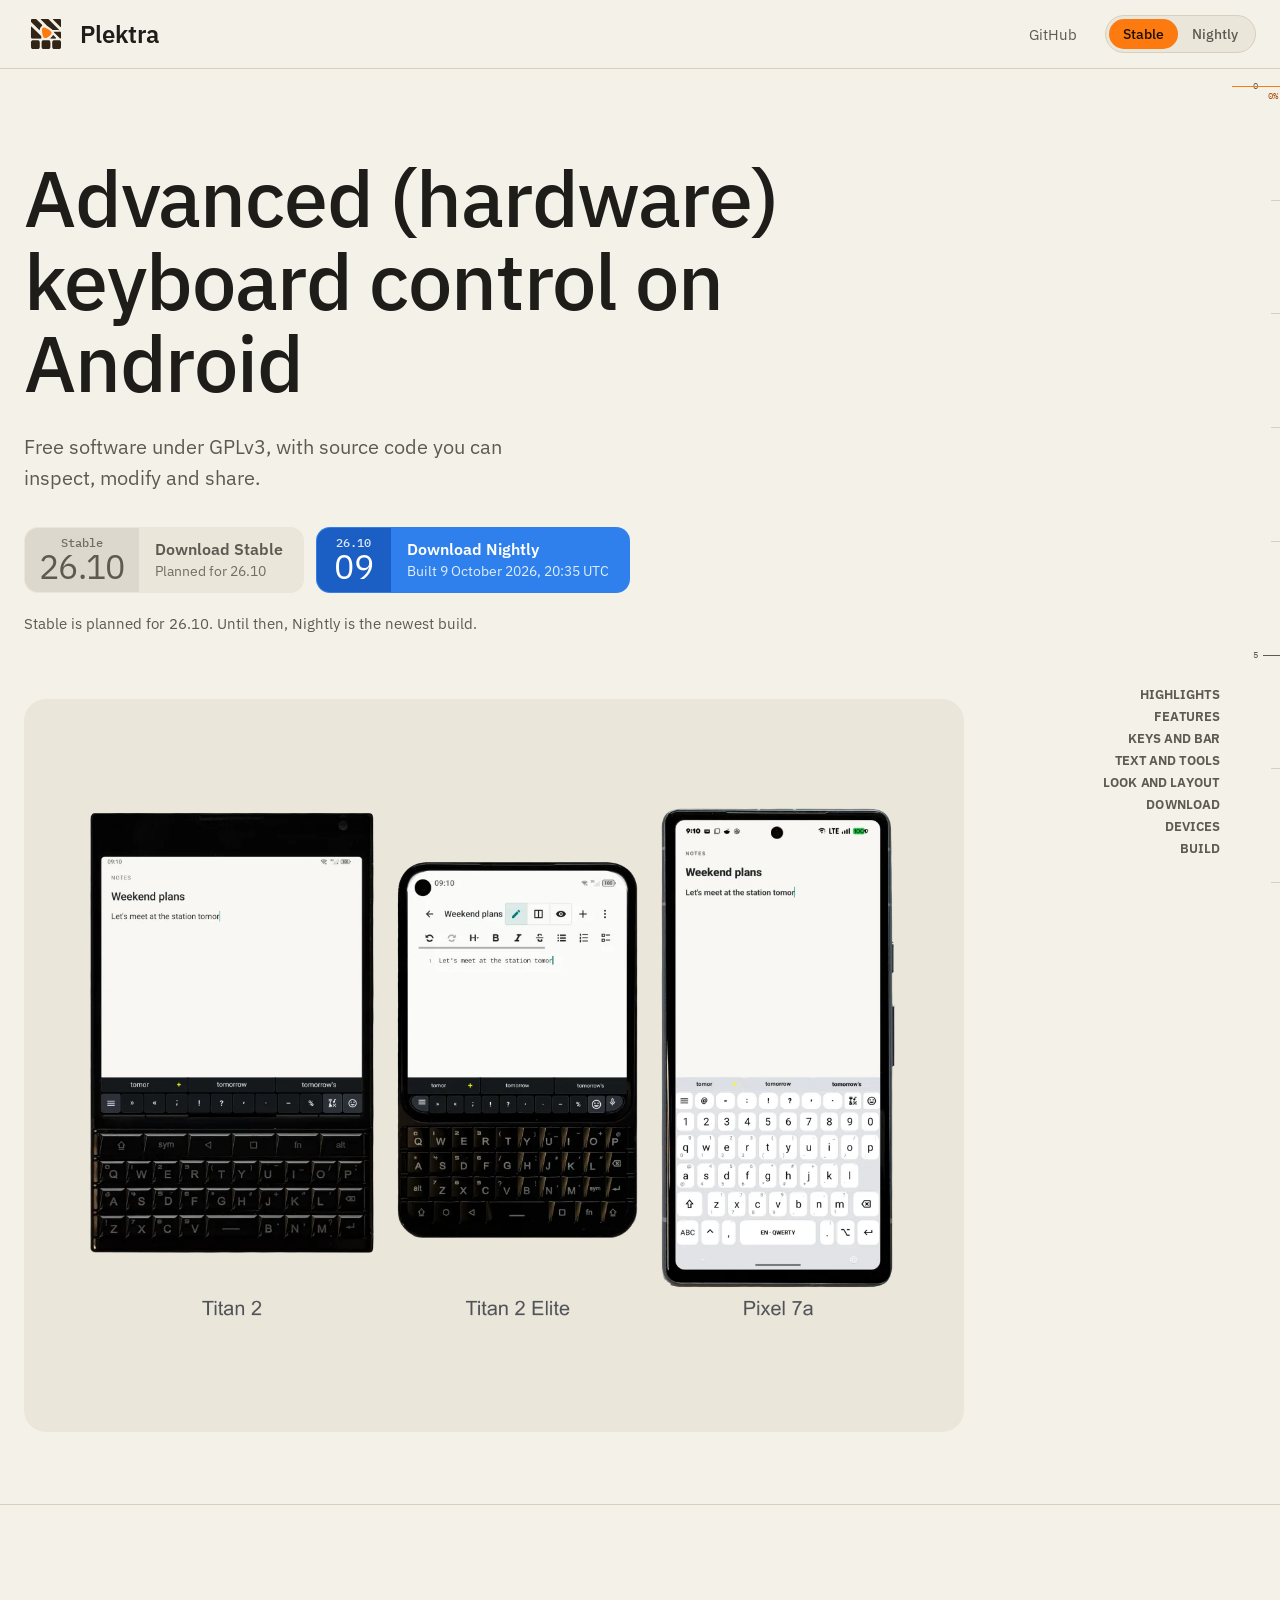
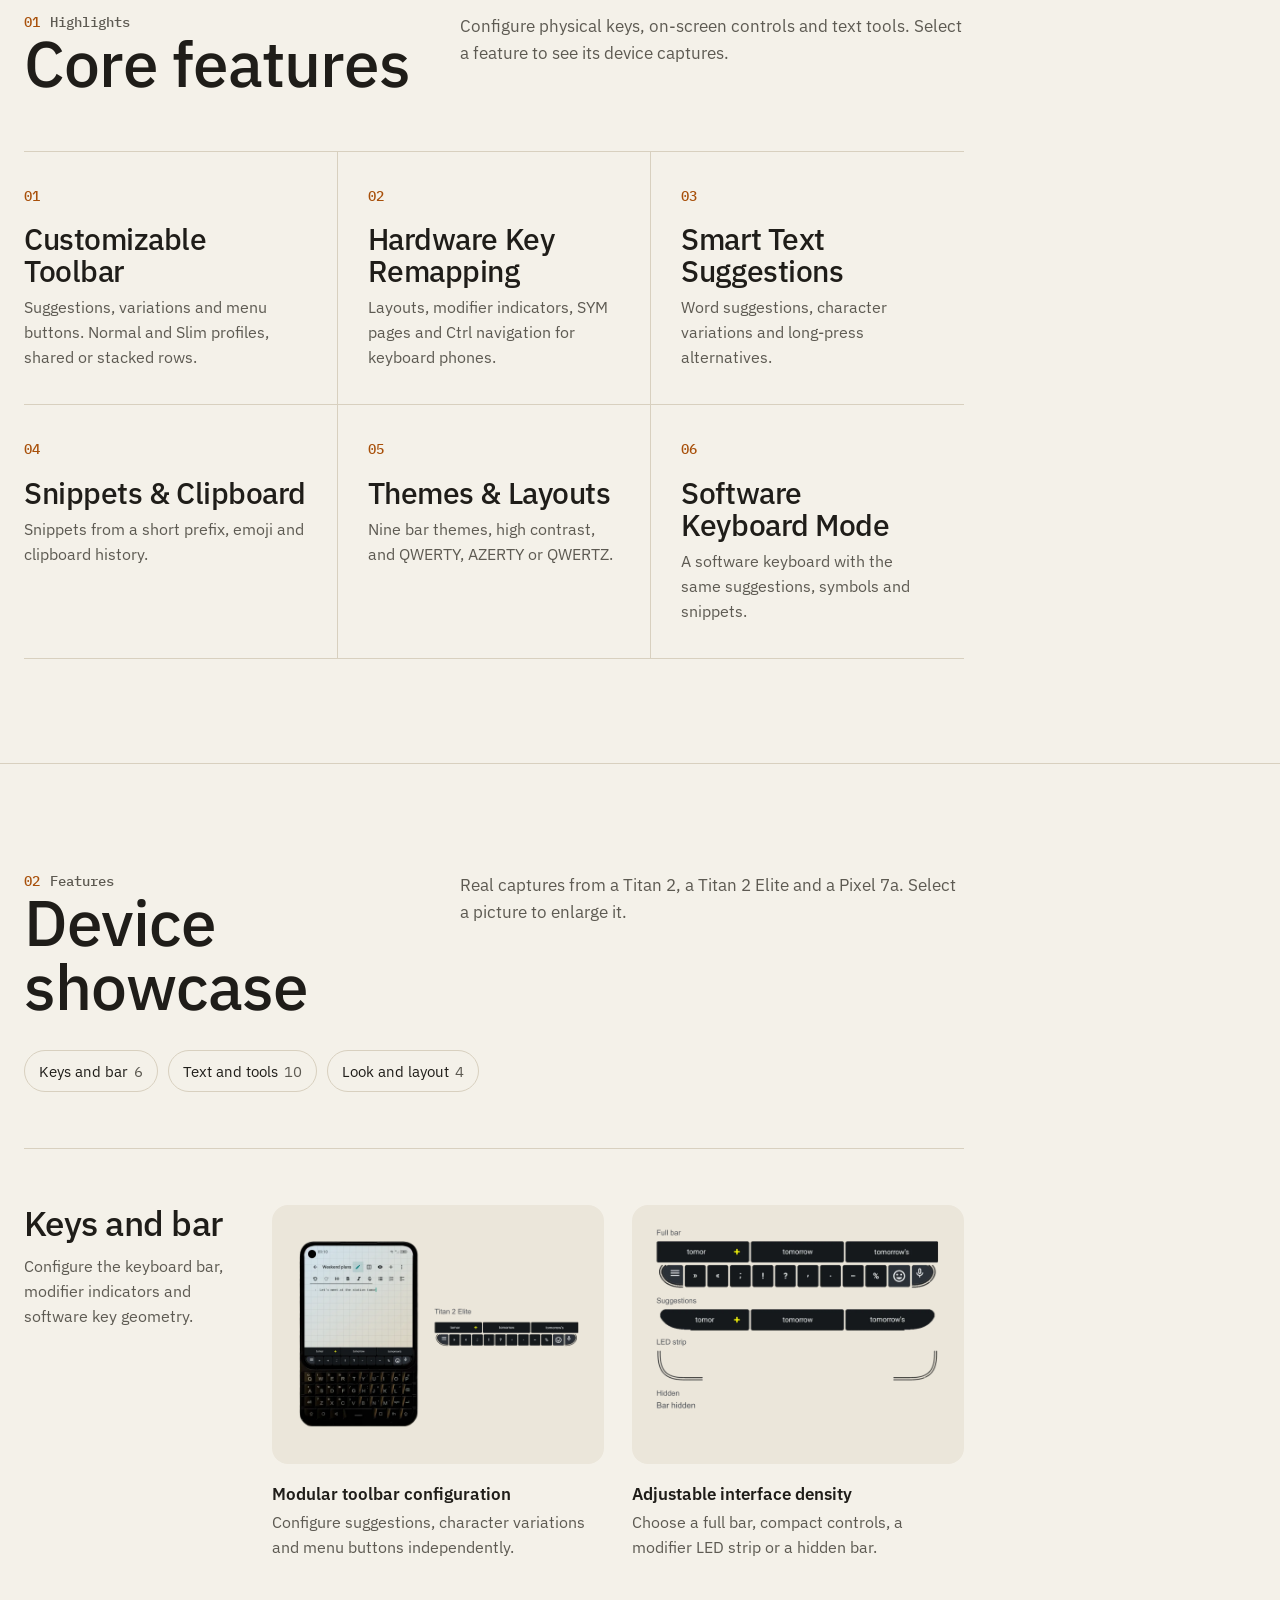
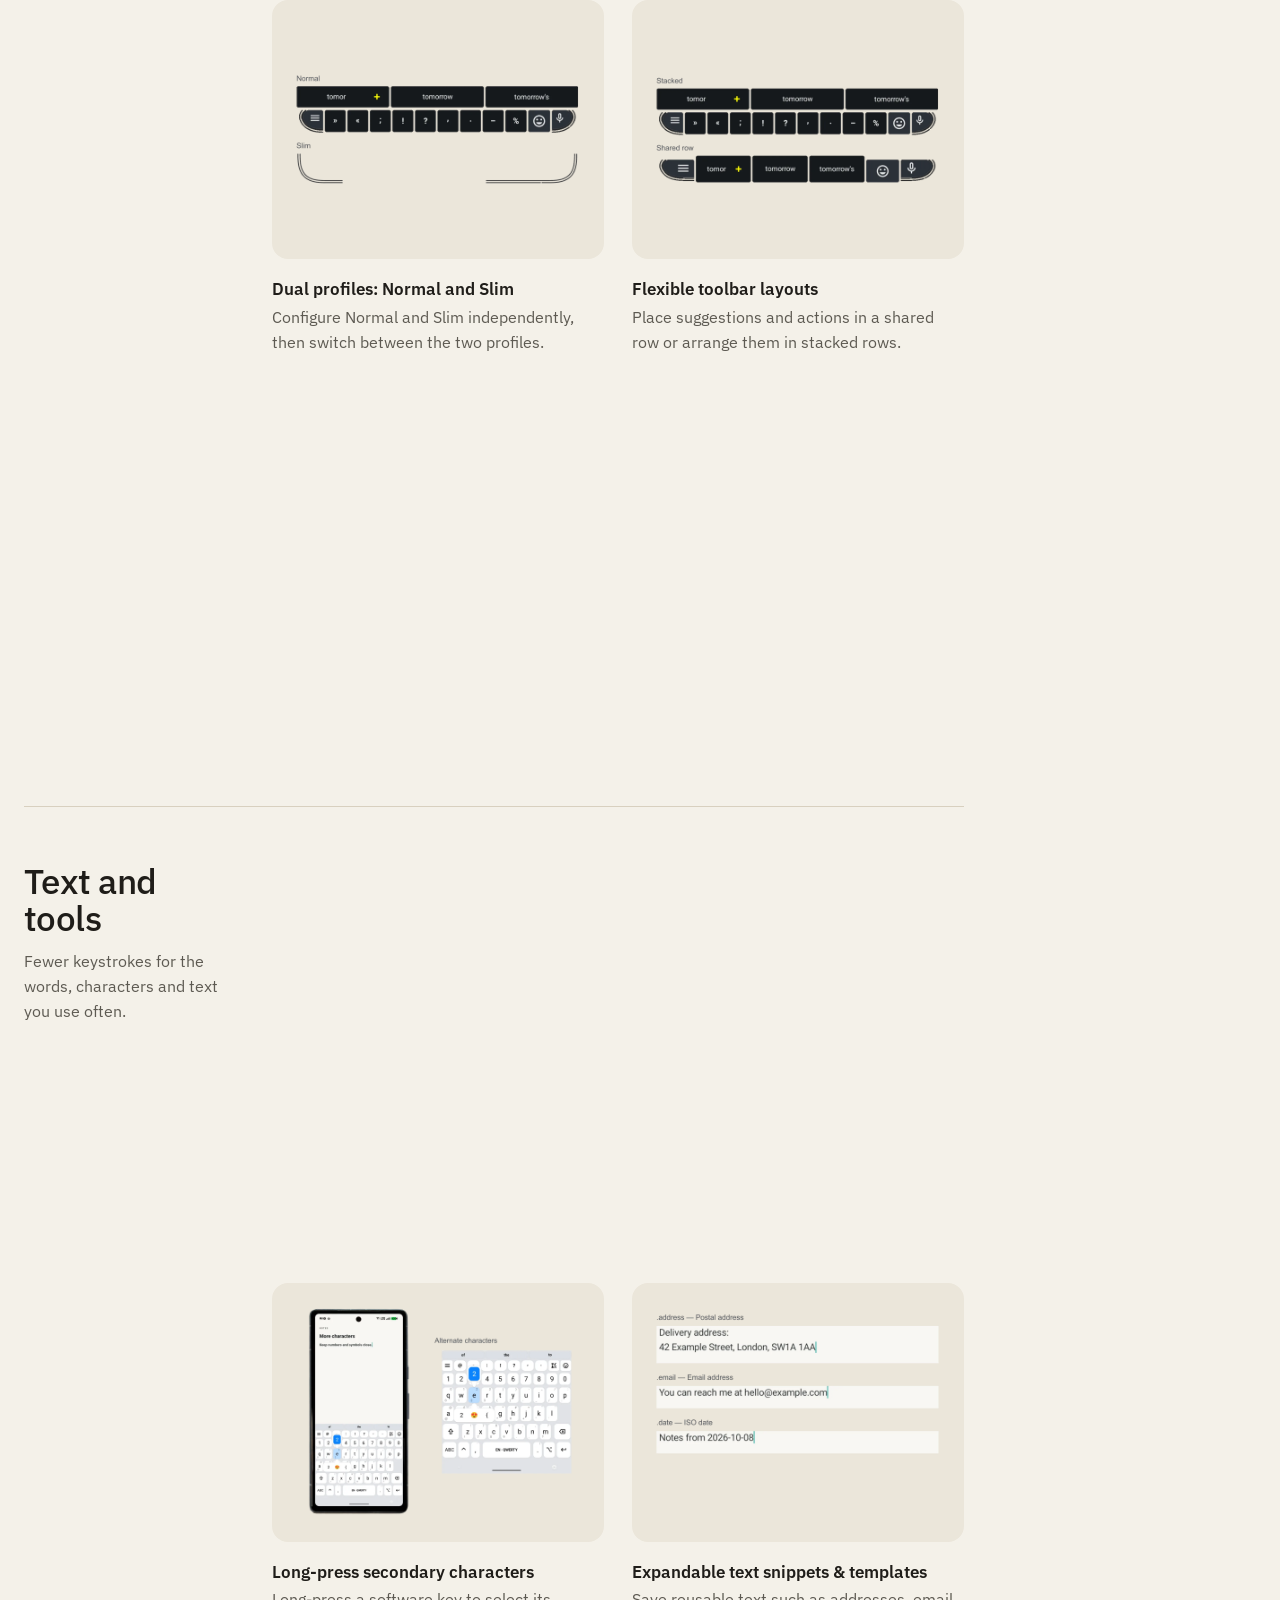
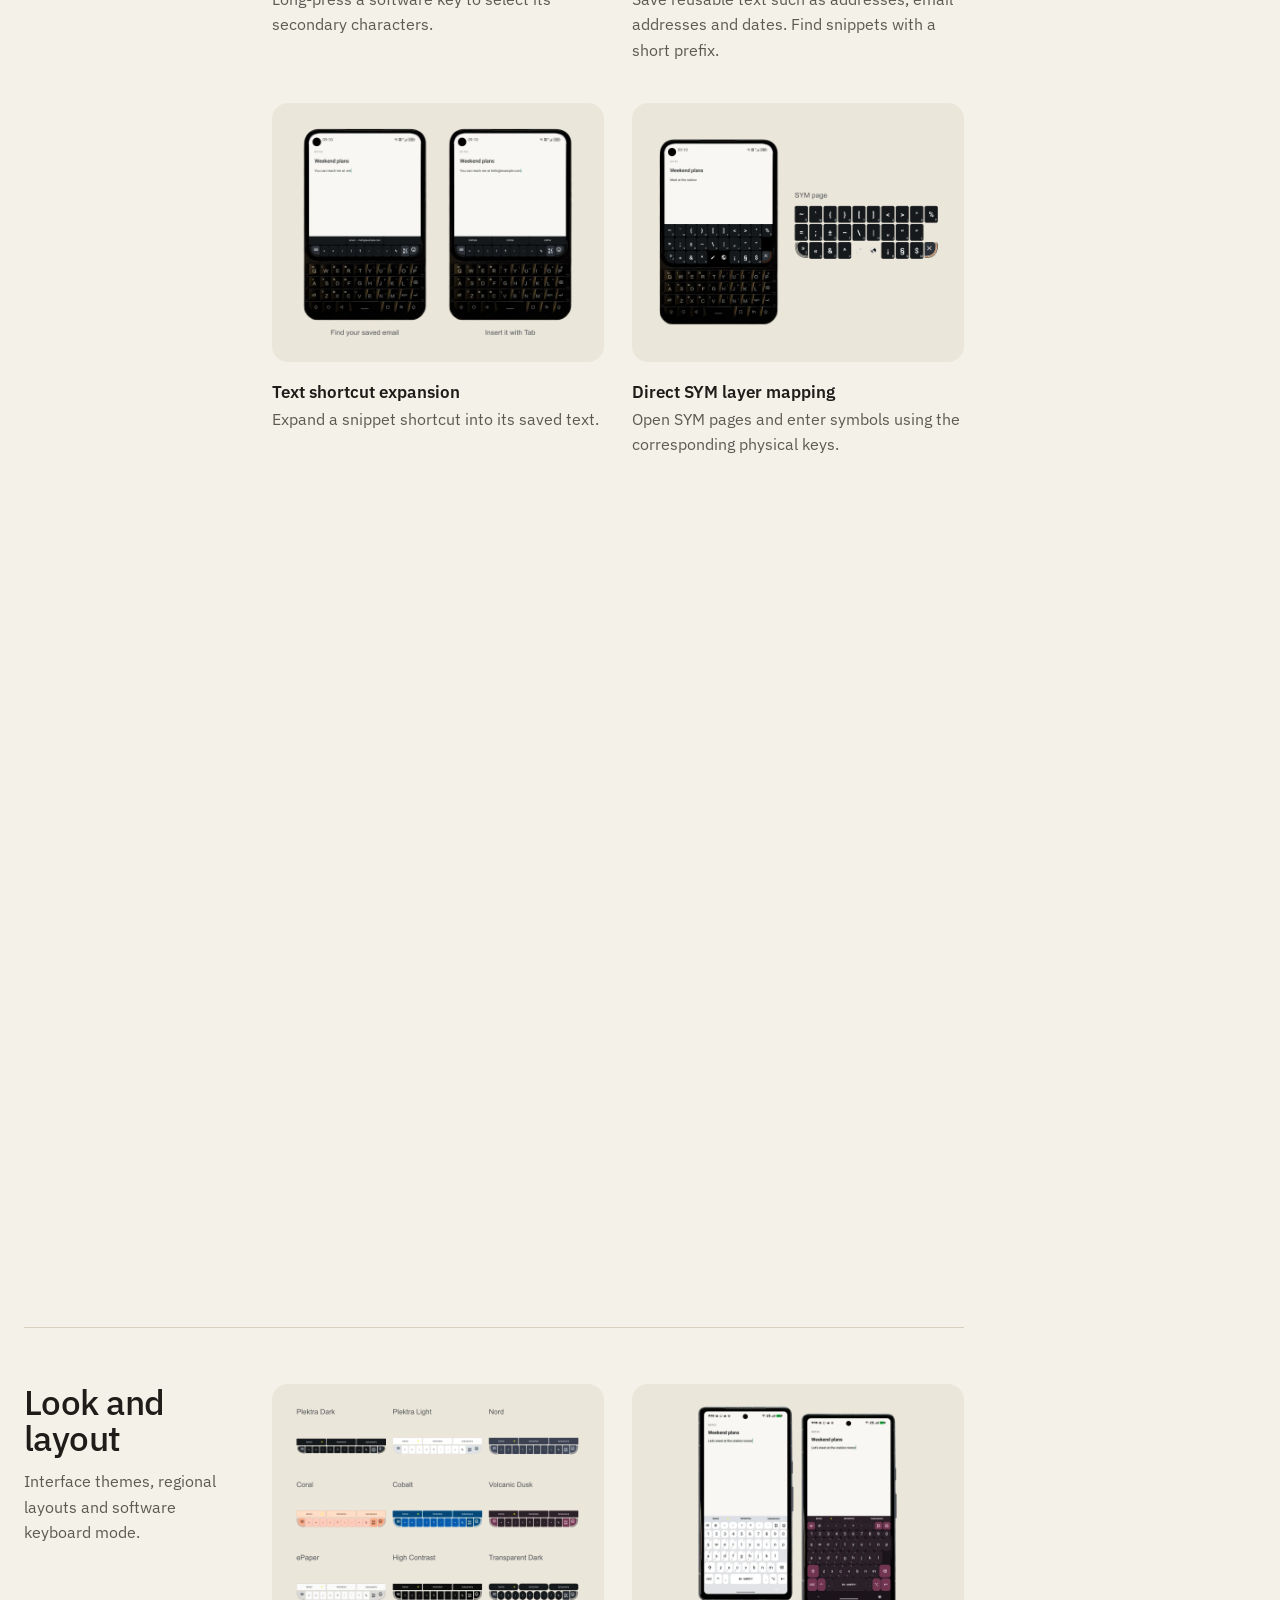
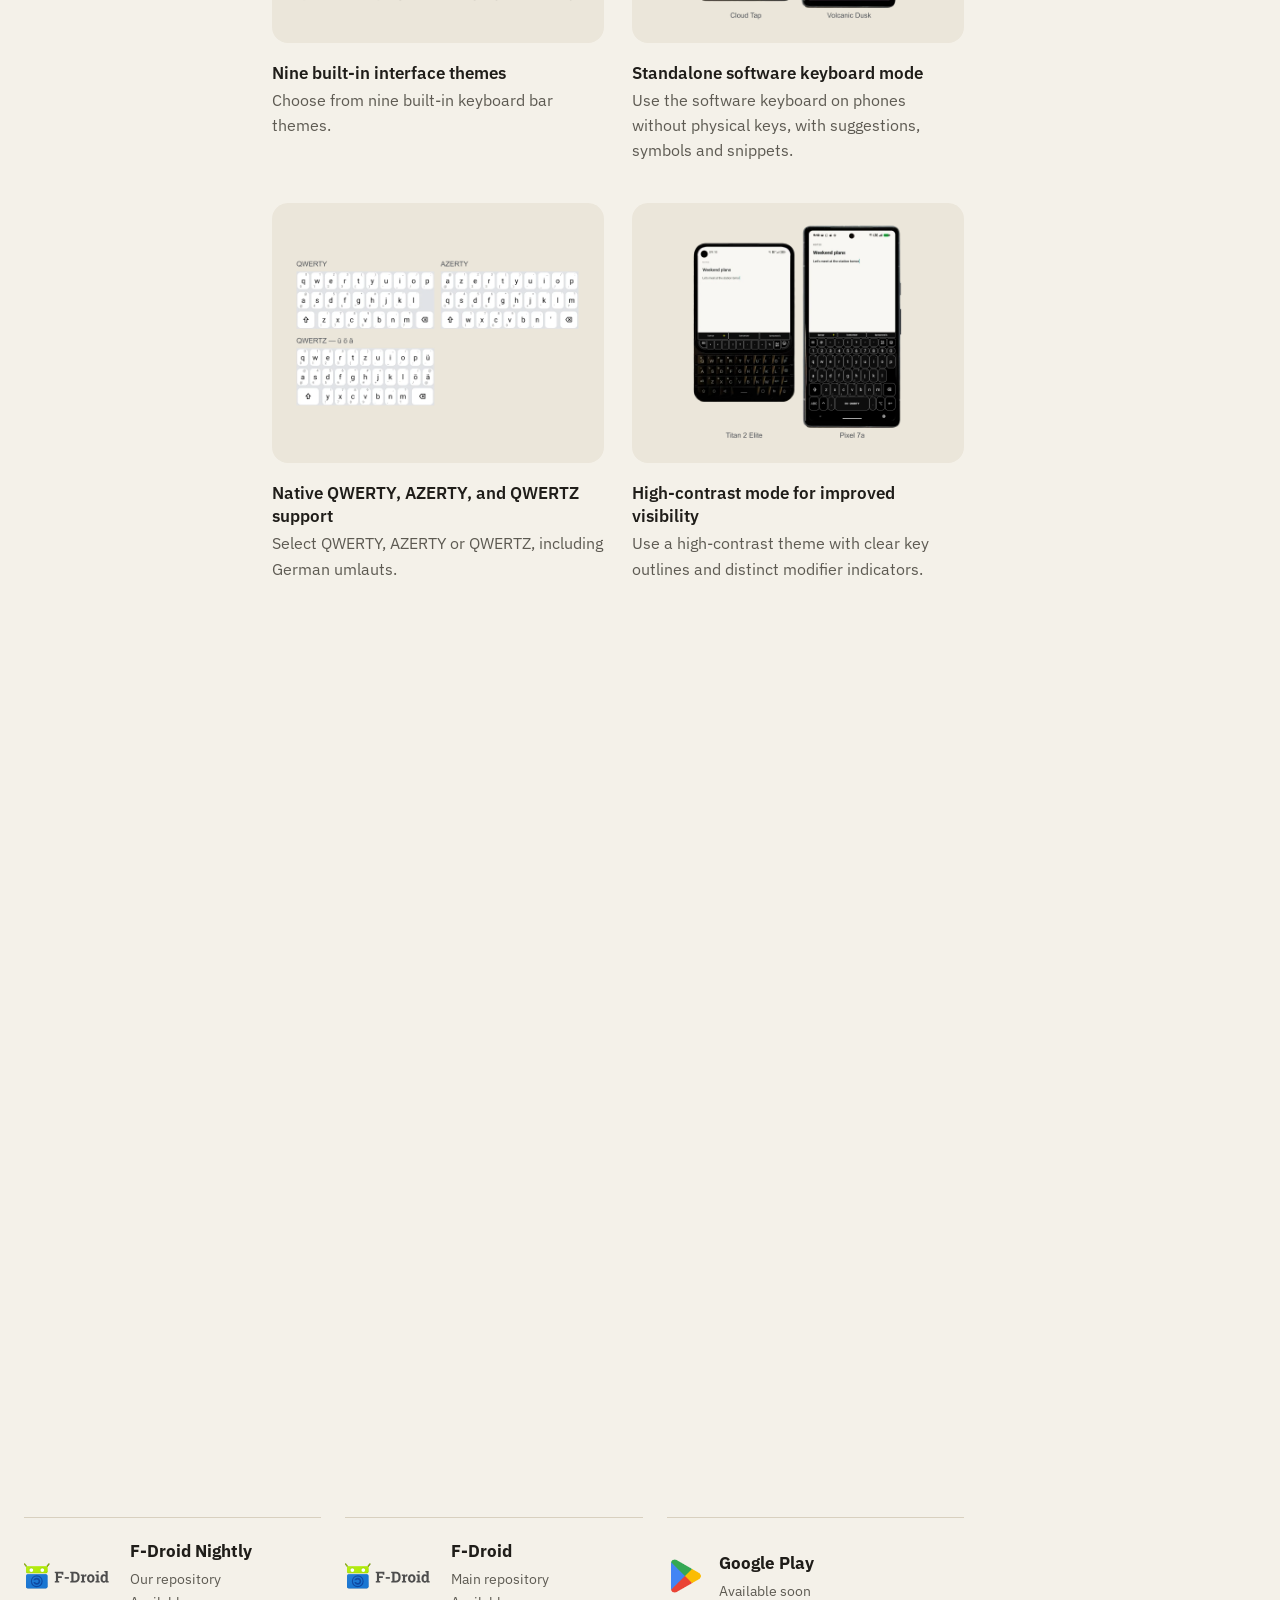
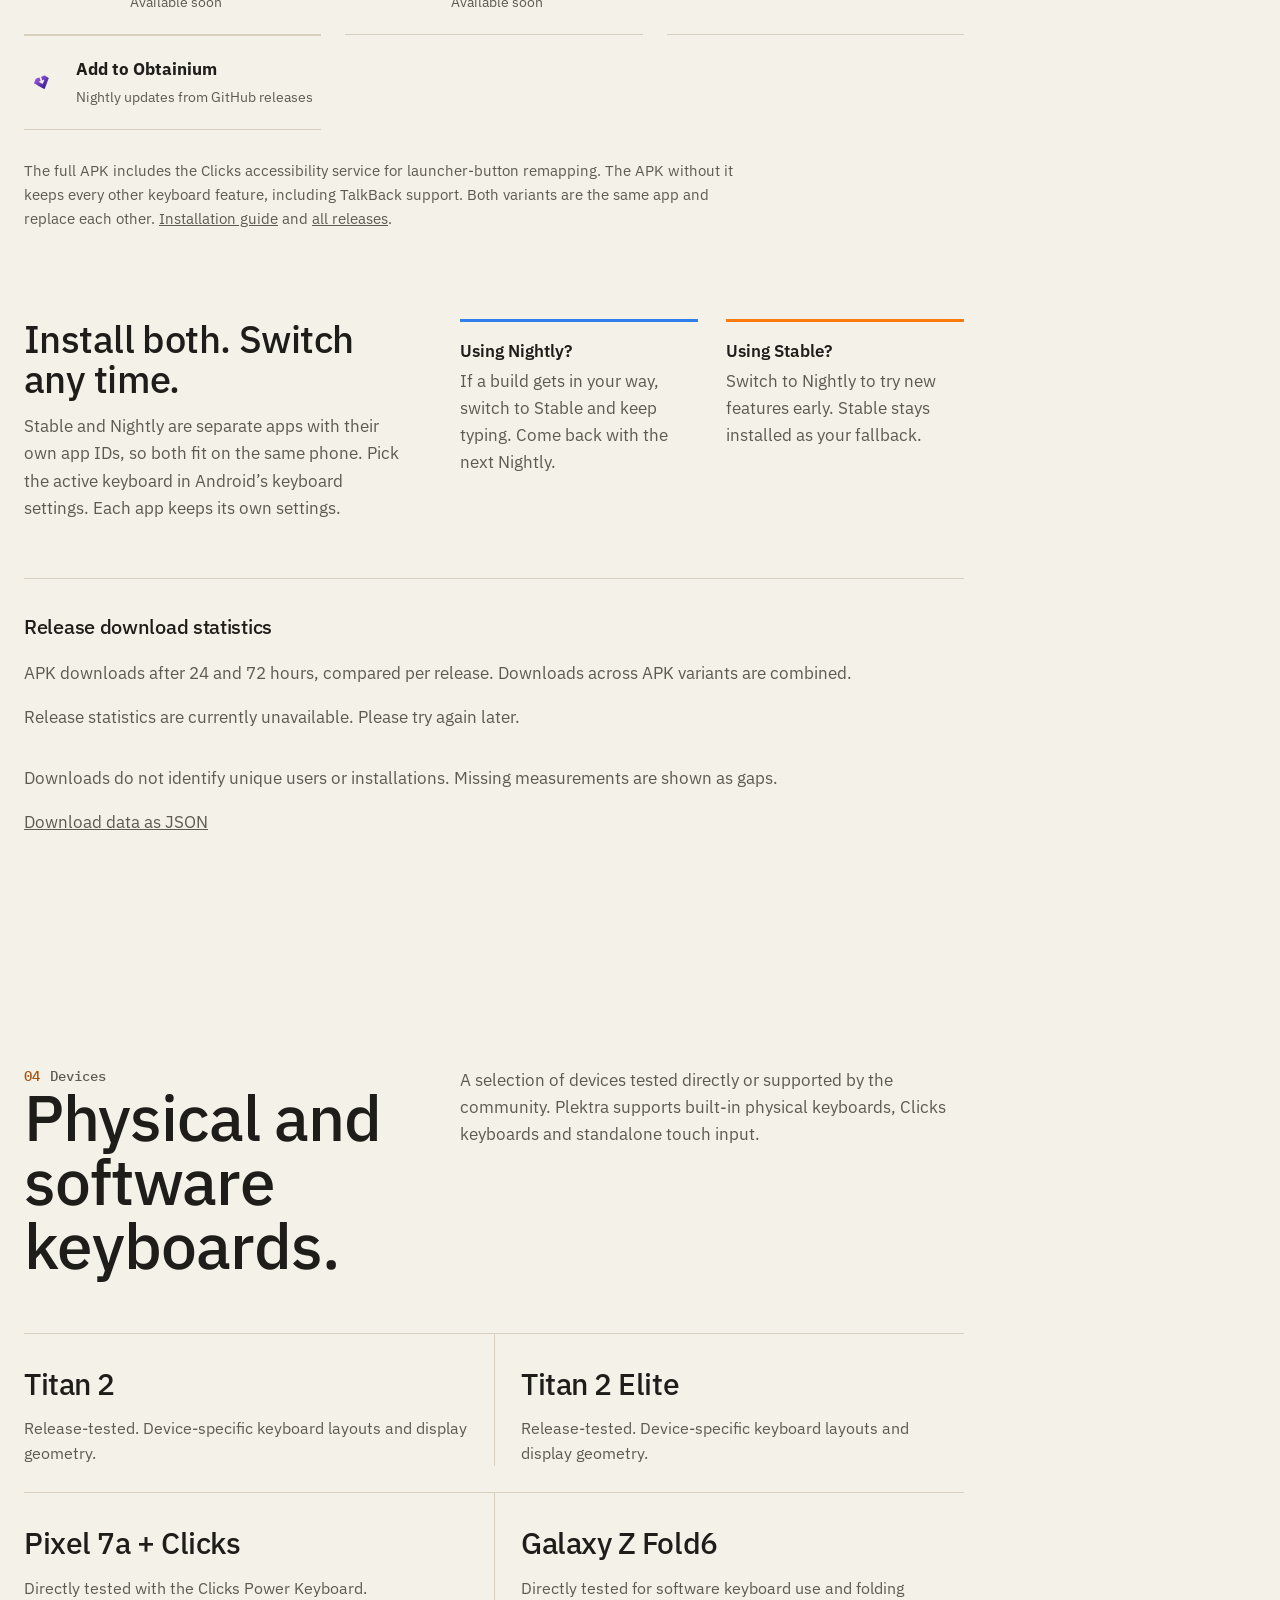
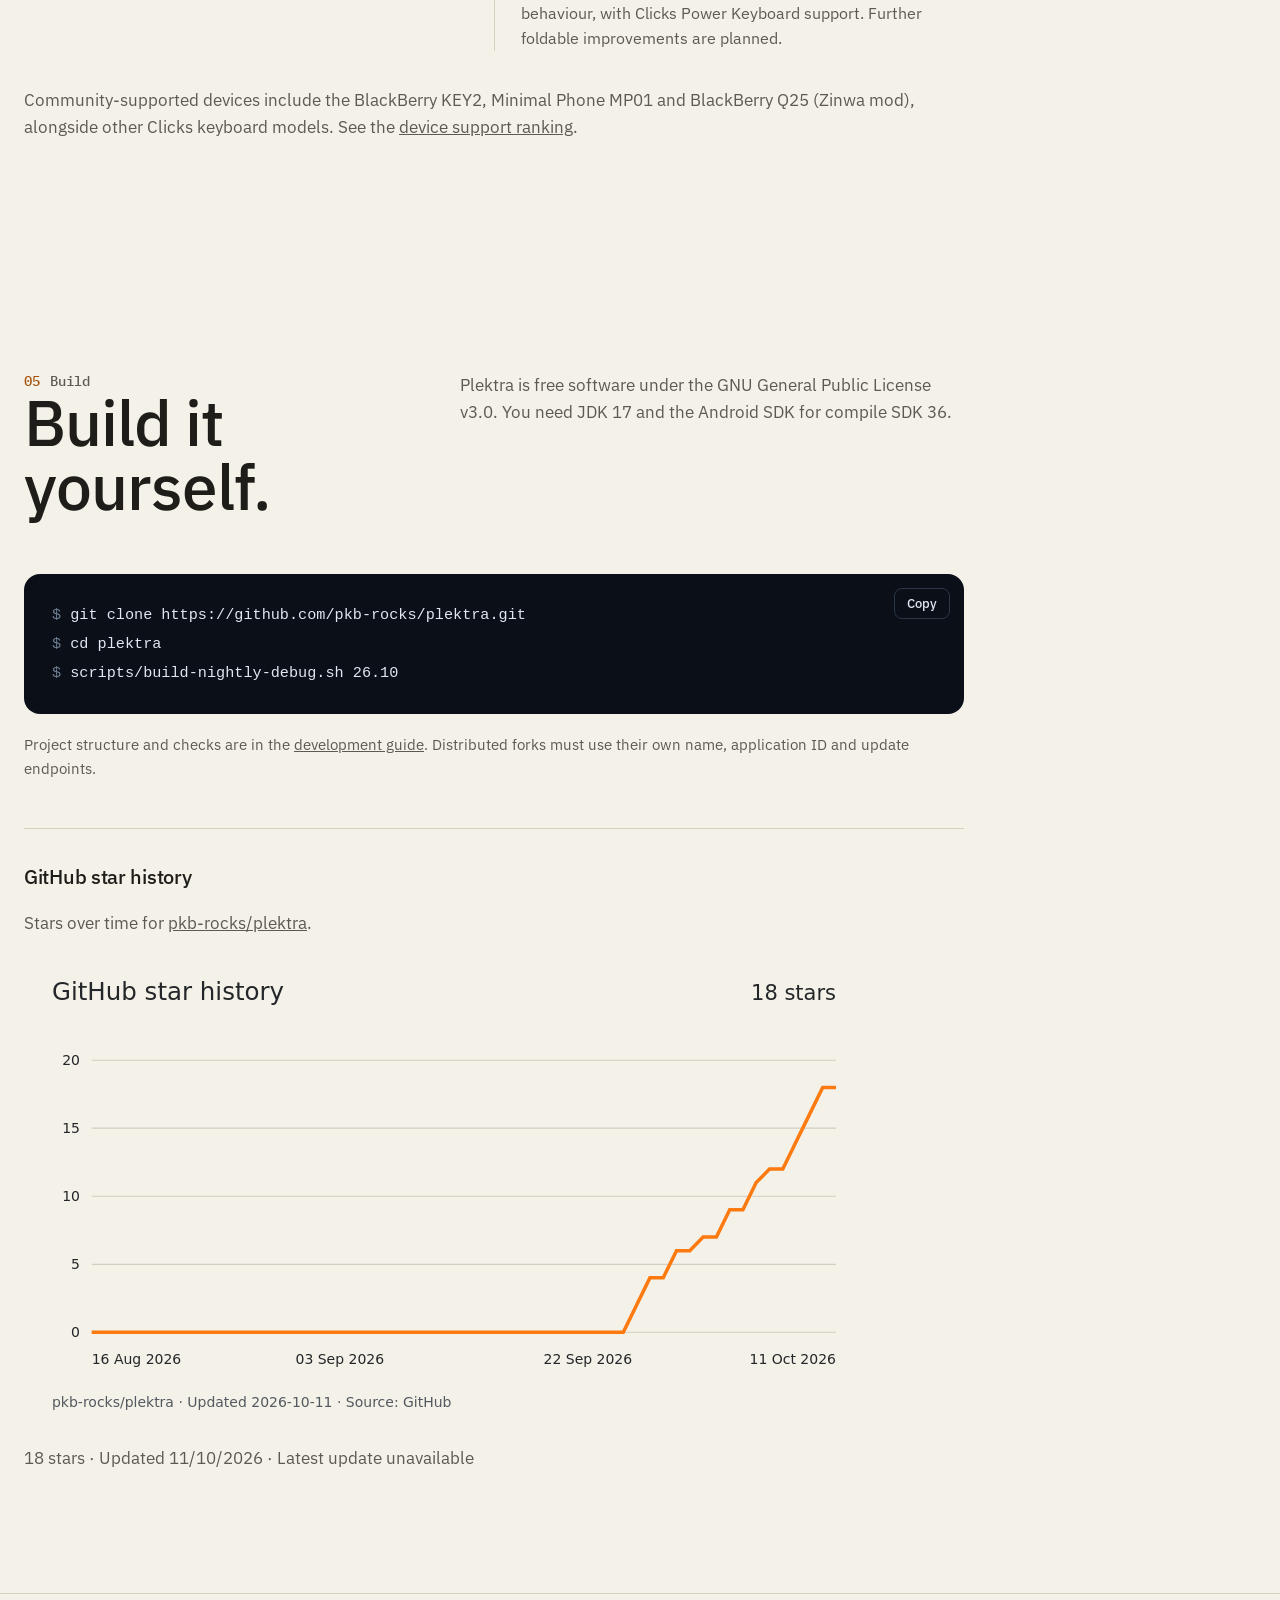
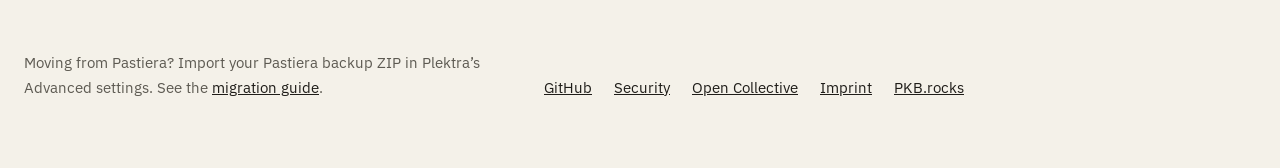
==== index.html @ daf108ca "fix: retain contrast behind Nightly LED showcase Keep a light surface behind the native dark LED str" ====
<!doctype html>
<html lang="en" data-channel="stable">
  <head>
    <meta charset="utf-8">
    <meta name="viewport" content="width=device-width, initial-scale=1">
    <title>Plektra: advanced (hardware) keyboard control on Android</title>
    <meta name="description" content="Free software under GPLv3, with source code you can inspect, modify and share.">
    <meta property="og:title" content="Plektra: advanced (hardware) keyboard control on Android">
    <meta property="og:description" content="Configurable layouts, input tools and keyboard controls for Android phones with physical keyboards.">
    <meta property="og:type" content="website">
    <meta property="og:url" content="https://pkb.rocks/">
    <link rel="canonical" href="https://pkb.rocks/">
    <meta property="og:image" content="https://pkb.rocks/plektra/assets/shots/stable/01-devices.webp">
    <link rel="icon" href="/plektra/assets/logo-stable.svg" type="image/svg+xml" data-favicon>
    <script>
      // Apply the saved channel before first paint. ?channel=nightly wins over the saved choice.
      (() => {
        const fromUrl = new URLSearchParams(location.search).get("channel");
        let saved = null;
        try { saved = localStorage.getItem("plektra-channel"); } catch {}
        const channel = [fromUrl, saved].find((c) => c === "stable" || c === "nightly") ?? "stable";
        document.documentElement.dataset.channel = channel;
        // Reveal animations only with motion allowed; content stays visible if the module never runs.
        if (!matchMedia("(prefers-reduced-motion: reduce)").matches) {
          document.documentElement.classList.add("reveal-on");
          setTimeout(() => { if (!window.plektraReveal) document.documentElement.classList.remove("reveal-on"); }, 3000);
        }
      })();
    </script>
    <link rel="preconnect" href="https://fonts.googleapis.com">
    <link rel="preconnect" href="https://fonts.gstatic.com" crossorigin>
    <link rel="stylesheet" href="https://fonts.googleapis.com/css2?family=IBM+Plex+Sans:wght@400;500;600;700&family=IBM+Plex+Mono:wght@400;500&display=swap">
    <style>
      :root, .theme-stable {
        --bg: #f4f1e9;
        --surface: #ebe6da;
        --text: #1f1d19;
        --muted: #5d5a52;
        --line: #d8d0bf;
        --accent: #fc7a0f;
        --accent-text: #a8500a;
        --on-accent: #1d0f00;
        color-scheme: light;
      }
      [data-channel="nightly"], .theme-nightly {
        --bg: #0b1220;
        --surface: #121c2e;
        --text: #e6edf5;
        --muted: #93a3b5;
        --line: #22314a;
        --accent: #2f80ed;
        --accent-text: #8fbaf5;
        --on-accent: #ffffff;
        color-scheme: dark;
      }
      :root {
        --sans: "IBM Plex Sans", system-ui, sans-serif;
        --mono: "IBM Plex Mono", ui-monospace, monospace;
      }

      * { box-sizing: border-box; }
      html { scroll-behavior: smooth; }
      body {
        margin: 0;
        background: var(--bg);
        color: var(--text);
        font: 400 1.0625rem/1.6 var(--sans);
        transition: background-color .35s ease, color .35s ease;
      }
      a { color: inherit; }
      a:focus-visible, button:focus-visible {
        outline: 2px solid var(--accent);
        outline-offset: 3px;
        border-radius: 6px;
      }
      img { display: block; max-width: 100%; height: auto; }
      h1, h2, h3 { font-family: var(--sans); font-weight: 500; letter-spacing: -0.015em; margin: 0; }
      .wrap { width: min(1200px, calc(100% - 48px)); margin-inline: auto; }

      /* Header */
      .top {
        position: sticky;
        top: 0;
        z-index: 10;
        background: var(--bg);
        border-bottom: 1px solid var(--line);
        transition: background-color .35s ease;
      }
      .top > .wrap { display: flex; align-items: center; gap: 28px; min-height: 68px; width: calc(100% - 48px); margin-inline: 24px; }
      .brand { display: flex; align-items: center; gap: 12px; font-size: 1.5rem; font-weight: 600; text-decoration: none; }
      .brand img { width: 44px; height: 44px; }
      .gh-link { margin-left: auto; font-size: .95rem; color: var(--muted); text-decoration: none; }
      .gh-link:hover { color: var(--text); }

      /* Table of contents: always visible below the header, marks the current section. */
      .toc { border-top: 1px solid var(--line); position: relative; }
      .toc ol {
        display: flex;
        align-items: center;
        gap: 26px;
        margin: 0;
        padding: 0;
        list-style: none;
        overflow-x: auto;
        scrollbar-width: none;
      }
      .toc ol::-webkit-scrollbar { display: none; }
      .toc a {
        position: relative;
        display: block;
        padding: 12px 0;
        font-size: .92rem;
        color: var(--muted);
        text-decoration: none;
        white-space: nowrap;
      }
      .toc a span { margin-right: 8px; font: 500 .8rem var(--mono); }
      .toc .sub a { font-size: .86rem; }
      .toc .sub + li:not(.sub) { margin-left: 6px; }
      .toc a:hover { color: var(--text); }
      .toc a[aria-current="true"] { color: var(--text); }
      .toc a[aria-current="true"] span { color: var(--accent-text); }
      .toc a[aria-current="true"]::after {
        content: "";
        position: absolute;
        left: 0;
        right: 0;
        bottom: 0;
        height: 2px;
        border-radius: 2px;
        background: var(--accent);
      }
      .toc-progress {
        position: absolute;
        left: 0;
        bottom: -1px;
        width: 100%;
        height: 1px;
        background: var(--accent);
        transform-origin: left;
        transform: scaleX(var(--progress, 0));
        opacity: .55;
      }
      section, .chapter { scroll-margin-top: 124px; }
      .switch {
        display: inline-flex;
        padding: 3px;
        border: 1px solid var(--line);
        border-radius: 999px;
        background: var(--surface);
      }
      .switch button {
        border: 0;
        background: transparent;
        color: var(--muted);
        font: 500 .88rem var(--sans);
        padding: 6px 14px;
        border-radius: 999px;
        cursor: pointer;
      }
      .switch button[aria-pressed="true"] { background: var(--accent); color: var(--on-accent); }

      /* Hero */
      .hero { padding: 88px 0 72px; }
      .hero-text { max-width: 1100px; }
      h1 { font-size: clamp(3rem, 6.2vw, 5.4rem); line-height: 1.04; max-width: 24ch; }
      .lede { margin: 26px 0 0; max-width: 46ch; font-size: 1.22rem; color: var(--muted); }
      .actions { display: flex; flex-wrap: wrap; align-items: center; gap: 12px; margin-top: 34px; }
      .btn {
        display: inline-flex;
        align-items: center;
        min-height: 46px;
        padding: 0 20px;
        border-radius: 10px;
        border: 1px solid var(--line);
        background: transparent;
        color: var(--text);
        font: 500 1rem var(--sans);
        text-decoration: none;
      }
      .btn:hover { border-color: var(--muted); }
      .btn.primary { background: var(--accent); border-color: var(--accent); color: var(--on-accent); font-weight: 600; }
      .btn.primary:hover { filter: brightness(1.06); }
      .hero-meta { margin: 18px 0 0; font-size: .95rem; color: var(--muted); }
      .hero-meta code { font: 500 .88rem var(--mono); color: var(--text); }
      .hero-shot {
        margin-top: 64px;
        padding: clamp(16px, 4vw, 48px);
        border-radius: 22px;
        background: var(--surface);
        transition: background-color .35s ease;
      }
      .hero-shot img { margin-inline: auto; width: min(1100px, 100%); }

      /* Sections */
      section { padding: 104px 0; border-top: 1px solid var(--line); }
      .section-head { display: grid; grid-template-columns: minmax(0, 1fr) minmax(0, 1.3fr); gap: 48px; margin-bottom: 56px; }
      h2 { font-size: clamp(2.5rem, 5vw, 4.2rem); line-height: 1; }
      .section-head p { margin: 4px 0 0; max-width: 52ch; color: var(--muted); }

      /* Features */
      .chapter-nav { display: flex; flex-wrap: wrap; gap: 10px; margin: -24px 0 56px; }
      .chapter-nav a {
        text-decoration: none;
        padding: 8px 14px;
        border: 1px solid var(--line);
        border-radius: 999px;
        font-size: .95rem;
      }
      .chapter-nav a span { color: var(--muted); margin-left: 6px; }
      .chapter-nav a:hover { border-color: var(--muted); }
      .chapter {
        display: grid;
        grid-template-columns: minmax(200px, .55fr) minmax(0, 2fr);
        gap: 48px;
        padding: 56px 0;
        border-top: 1px solid var(--line);
      }
      .chapter-title { position: sticky; top: 140px; align-self: start; }
      .chapter-title h3 { font-size: 2.2rem; line-height: 1.05; }
      .chapter-title p { margin: 12px 0 0; color: var(--muted); font-size: .98rem; }
      .grid { display: grid; grid-template-columns: repeat(2, minmax(0, 1fr)); gap: 40px 28px; }
      .feature { margin: 0; }
      .shot {
        display: block;
        width: 100%;
        padding: 18px;
        border: 0;
        border-radius: 16px;
        background: var(--surface);
        cursor: zoom-in;
        transition: background-color .35s ease;
      }
      .shot:hover { outline: 1px solid var(--line); }
      .feature h4 { margin: 18px 0 4px; font: 600 1.08rem/1.35 var(--sans); }
      .feature p { margin: 0; color: var(--muted); font-size: .98rem; }

      /* Downloads */
      .channels { display: grid; grid-template-columns: repeat(2, minmax(0, 1fr)); gap: 24px; }
      .channel {
        padding: 36px;
        border-radius: 22px;
        background: var(--bg);
        color: var(--text);
        border: 1px solid var(--line);
      }
      .channel header { display: flex; align-items: center; gap: 14px; }
      .channel header img { width: 48px; height: 48px; }
      .channel h3 { font-size: 2.3rem; line-height: 1; }
      .channel .desc { margin: 18px 0 26px; color: var(--muted); max-width: 44ch; }
      .channel dl { display: grid; grid-template-columns: auto 1fr; gap: 6px 18px; margin: 0 0 28px; font-size: .95rem; }
      .channel dt { color: var(--muted); }
      .channel dd { margin: 0; font: 500 .9rem var(--mono); overflow-wrap: anywhere; }
      .channel .links { display: flex; flex-wrap: wrap; gap: 8px 20px; margin-top: 22px; font-size: .95rem; }
      .channel .links a { color: var(--accent-text); text-underline-offset: 4px; }
      .channel .planned { margin: 0; padding: 14px 16px; border-radius: 10px; background: var(--surface); color: var(--muted); font-size: .95rem; }
      .distribution { display: grid; grid-template-columns: repeat(auto-fit, minmax(220px, 1fr)); gap: 0 24px; margin-top: 36px; }
      .distribution a { display: flex; align-items: center; gap: 16px; padding: 20px 0; border-block: 1px solid var(--line); text-decoration: none; }
      .distribution a:hover strong { text-decoration: underline; text-underline-offset: 4px; }
      .distribution img { width: 36px; height: 36px; object-fit: contain; flex-shrink: 0; }
      .distribution img.fdroid { width: 90px; }
      .distribution strong, .distribution small { display: block; }
      .distribution small { color: var(--muted); margin-top: 3px; }
      .variant-note { margin: 28px 0 0; max-width: 80ch; color: var(--muted); font-size: .95rem; }

      .both { display: grid; grid-template-columns: minmax(0, 1fr) minmax(0, 1.3fr); gap: 48px; margin-top: 88px; }
      .both h3 { font-size: 2.4rem; line-height: 1.05; }
      .both > div > p { margin: 14px 0 0; color: var(--muted); }
      .both-cases { display: grid; grid-template-columns: 1fr 1fr; gap: 28px; }
      .both-cases div { border-top: 3px solid var(--case); padding-top: 18px; }
      .both-cases .from-nightly { --case: #2f80ed; }
      .both-cases .from-stable { --case: #fc7a0f; }
      .both-cases h4 { margin: 0 0 6px; font: 600 1.05rem var(--sans); }
      .both-cases p { margin: 0; color: var(--muted); }

      /* Devices */
      .devices { display: grid; grid-template-columns: repeat(2, 1fr); border-top: 1px solid var(--line); }
      .devices div { padding: 26px 26px 0 0; }
      .devices div:nth-child(even) { padding-left: 26px; border-left: 1px solid var(--line); }
      .devices div:nth-child(n + 3) { border-top: 1px solid var(--line); margin-top: 26px; }
      .devices h3 { font-size: 1.9rem; }
      .devices p { margin: 8px 0 0; color: var(--muted); font-size: .98rem; }
      .devices-note { margin-top: 36px; color: var(--muted); }

      /* Build */
      .terminal {
        position: relative;
        margin: 0;
        padding: 26px 28px;
        border-radius: 16px;
        background: #0a0f18;
        color: #dfe7f1;
        font: 400 .95rem/1.8 var(--mono);
        overflow-x: auto;
      }
      .terminal .prompt { color: #6f7f93; user-select: none; }
      .copy {
        position: absolute;
        top: 14px;
        right: 14px;
        border: 1px solid #2b3647;
        background: transparent;
        color: #dfe7f1;
        font: 500 .82rem var(--sans);
        padding: 6px 12px;
        border-radius: 8px;
        cursor: pointer;
      }
      .build-note { margin: 18px 0 0; color: var(--muted); font-size: .95rem; }

      /* Footer */
      footer { padding: 56px 0 72px; border-top: 1px solid var(--line); color: var(--muted); font-size: .95rem; }
      footer .wrap { display: grid; grid-template-columns: 1fr auto; gap: 32px; align-items: end; }
      footer p { margin: 0; max-width: 62ch; }
      footer ul { list-style: none; margin: 0; padding: 0; display: flex; flex-wrap: wrap; gap: 8px 22px; }
      footer a { color: var(--text); }

      /* Viewer */
      dialog {
        width: min(1320px, 94vw);
        max-height: 94vh;
        padding: clamp(16px, 3vw, 40px);
        border: 0;
        border-radius: 20px;
        background: var(--surface);
        color: var(--text);
      }
      dialog::backdrop { background: rgb(5 8 14 / .78); }
      dialog img { width: 100%; height: auto; max-height: 78vh; object-fit: contain; }
      dialog .bar { display: flex; align-items: center; gap: 12px; margin-top: 18px; }
      dialog .bar p { margin: 0 auto 0 0; font-weight: 600; }
      dialog .bar button {
        border: 1px solid var(--line);
        background: var(--bg);
        color: var(--text);
        font: 500 .92rem var(--sans);
        padding: 8px 14px;
        border-radius: 8px;
        cursor: pointer;
      }

      /* Download buttons: the CalVer version is the date, so the date is the button's anchor. */
      .dl {
        display: inline-flex;
        align-items: stretch;
        min-height: 66px;
        border-radius: 14px;
        overflow: hidden;
        text-decoration: none;
        border: 1px solid transparent;
      }
      .dl .tile {
        display: grid;
        place-content: center;
        min-width: 74px;
        padding: 8px 14px;
        text-align: center;
        background: rgb(0 0 0 / .16);
      }
      .dl .tile small { display: block; font: 500 .72rem/1.2 var(--mono); opacity: .85; }
      .dl .tile strong { display: block; font: 400 2.1rem/1 var(--sans); letter-spacing: -.02em; }
      .dl .label { display: grid; align-content: center; gap: 1px; padding: 10px 20px 10px 16px; }
      .dl .label b { font: 600 1rem/1.25 var(--sans); }
      .dl .label span { font-size: .86rem; opacity: .86; }
      .dl.nightly { background: #2f80ed; color: #ffffff; }
      .dl.nightly .tile { background: #1b5fc4; }
      .dl.stable { background: #fc7a0f; color: #1d0f00; }
      .dl.stable .tile { background: #e0650a; color: #1d0f00; }
      .dl.pending { background: var(--surface); color: var(--muted); cursor: not-allowed; }
      .dl.pending .tile { background: rgb(127 127 127 / .14); color: var(--muted); }
      .dl:not(.pending):hover { filter: brightness(1.06); }
      [data-channel="nightly"] .actions .dl.nightly { order: -1; }
      .source-link { display: inline-block; margin-top: 18px; font-size: .95rem; color: var(--muted); }

      .calver { margin: 0 0 6px; display: flex; flex-wrap: wrap; align-items: baseline; gap: 2px 0; }
      .calver .ym { font: 400 clamp(3rem, 6vw, 4.4rem)/.9 var(--sans); letter-spacing: -.03em; }
      .calver .rest { font: 500 1.05rem var(--mono); color: var(--muted); margin-left: 4px; }
      .calver .rest b { color: var(--text); font-weight: 500; }
      .calver-date { margin: 0 0 26px; font-size: .98rem; color: var(--muted); }
      .calver-date strong { color: var(--text); font-weight: 600; }

      /* Section labels and the highlights overview */
      .label-row { display: flex; gap: 10px; margin-bottom: 18px; font: 500 .85rem var(--mono); color: var(--muted); }
      .label-row span:first-child { color: var(--accent-text); }
      .highlights {
        list-style: none;
        margin: 0;
        padding: 0;
        display: grid;
        grid-template-columns: repeat(3, minmax(0, 1fr));
        gap: 1px;
        background: var(--line);
        border-top: 1px solid var(--line);
        border-bottom: 1px solid var(--line);
      }
      .highlights li { background: var(--bg); transition: background-color .35s ease; }
      .highlights a { display: block; height: 100%; padding: 30px 30px 34px 0; text-decoration: none; }
      .highlights li:nth-child(3n+2) a, .highlights li:nth-child(3n) a { padding-left: 30px; }
      .highlights .num { font: 500 .85rem var(--mono); color: var(--accent-text); }
      .highlights h3 { margin: 14px 0 8px; font-size: 1.9rem; line-height: 1.05; }
      .highlights p { margin: 0; color: var(--muted); font-size: .98rem; }
      .highlights a:hover h3 { text-decoration: underline; text-decoration-thickness: 1px; text-underline-offset: 6px; }

      /* Scroll reveal, modelled on the reference: fade, rise 28px and unblur once. */
      .reveal-on [data-reveal] {
        opacity: 0;
        transform: translateY(28px);
        filter: blur(8px);
        transition:
          opacity .9s cubic-bezier(.215, .61, .355, 1) var(--delay, 0s),
          transform .9s cubic-bezier(.215, .61, .355, 1) var(--delay, 0s),
          filter .9s cubic-bezier(.215, .61, .355, 1) var(--delay, 0s);
      }
      .reveal-on [data-reveal].is-in { opacity: 1; transform: none; filter: none; }
      .rule { height: 1px; background: var(--line); transform-origin: left; }
      .reveal-on .rule { transform: scaleX(0); transition: transform .7s cubic-bezier(.45, 0, .2, 1); }
      .reveal-on .rule.is-in { transform: scaleX(1); }
      section.drawn { border-top: 0; padding-top: 0; }
      section.drawn > .wrap { padding-top: 104px; }
      @media (max-width: 640px) { section.drawn > .wrap { padding-top: 76px; } }

      @media (max-width: 960px) {
        .highlights { grid-template-columns: repeat(2, minmax(0, 1fr)); }
        .highlights li:nth-child(n) a { padding: 26px 22px 30px 0; }
        .highlights li:nth-child(2n) a { padding-left: 22px; }
      }
      @media (max-width: 640px) {
        .highlights { grid-template-columns: 1fr; }
        .highlights li:nth-child(n) a { padding: 24px 0 26px; }
        .dl { width: 100%; }
      }

      @media (max-width: 960px) {
        .section-head, .chapter, .both, footer .wrap { grid-template-columns: 1fr; gap: 28px; }
        .chapter-title { position: static; }
        .channels { grid-template-columns: 1fr; }
      }
      @media (max-width: 640px) {
        .top > .wrap { gap: 12px; flex-wrap: wrap; padding-block: 8px; width: calc(100% - 32px); margin-inline: 16px; }
        .brand { font-size: 1.25rem; }
        .brand img { width: 40px; height: 40px; }
        .grid, .both-cases, .devices { grid-template-columns: 1fr; }
        .devices div + div { padding-left: 0; border-left: 0; border-top: 1px solid var(--line); margin-top: 26px; }
        .channel { padding: 26px; }
        section { padding: 76px 0; }
        .hero { padding-top: 56px; }
      }
      @media (prefers-reduced-motion: reduce) {
        html { scroll-behavior: auto; }
        * { transition: none !important; }
      }
      .release-statistics { margin-top: 56px; padding-top: 32px; border-top: 1px solid var(--line); }
      .release-statistics > p, .star-history p { color: var(--muted); }
      .statistics-results { display: grid; grid-template-columns: repeat(2, minmax(0, 1fr)); gap: 32px; }
      .statistics-channel img, .star-history img { display: block; width: 100%; height: auto; }
      .statistics-channel h3 { margin-bottom: 16px; }
      .statistics-channel summary { padding: 16px 0; cursor: pointer; }
      .table-scroll { overflow-x: auto; }
      .table-scroll table { width: 100%; border-collapse: collapse; font-size: .9rem; }
      .table-scroll caption { text-align: left; padding: 12px 0; color: var(--muted); }
      .table-scroll th, .table-scroll td { padding: 12px 8px; text-align: left; border-bottom: 1px solid var(--line); }
      .table-scroll td:first-child { min-width: 180px; overflow-wrap: anywhere; }
      .star-history { margin-top: 48px; padding-top: 32px; border-top: 1px solid var(--line); }
      .star-history picture { display: block; max-width: 840px; margin-top: 24px; }
      @media (max-width: 760px) { .statistics-results { grid-template-columns: 1fr; } }
    </style>
    <link rel="stylesheet" href="/plektra/assets/contents.css?v=729121e13d76">
  </head>
  <body>
    <header class="top">
      <div class="wrap">
        <a class="brand" href="#">
          <img src="/plektra/assets/logo-stable.svg" alt="" width="44" height="44" data-logo>
          <span data-channel-name>Plektra</span>
        </a>
        <a class="gh-link" href="https://github.com/pkb-rocks/plektra">GitHub</a>
        <div class="switch" role="group" aria-label="Release channel">
          <button type="button" data-set-channel="stable" aria-pressed="true">Stable</button>
          <button type="button" data-set-channel="nightly" aria-pressed="false">Nightly</button>
        </div>
      </div>
      <nav class="toc" aria-label="Contents">
        <div class="wrap">
          <ol>
            <li><a href="#highlights"><span>01</span>Highlights</a></li>
            <li><a href="#features"><span>02</span>Features</a></li>
            <li class="sub"><a href="#keys">Keys and bar</a></li>
            <li class="sub"><a href="#text">Text and tools</a></li>
            <li class="sub"><a href="#look">Look and layout</a></li>
            <li><a href="#download"><span>03</span>Download</a></li>
            <li><a href="#devices"><span>04</span>Devices</a></li>
            <li><a href="#build"><span>05</span>Build</a></li>
          </ol>
        </div>
        <div class="toc-progress" data-toc-progress></div>
      </nav>
    </header>

    <main>
      <div class="wrap hero" id="plektra">
        <div class="hero-text" data-reveal-group data-stagger>
          <h1 data-reveal>Advanced (hardware) keyboard control on Android</h1>
          <p class="lede" data-reveal>Free software under GPLv3, with source code you can inspect, modify and share.</p>
          <div class="actions" data-reveal>
            <a class="dl stable pending" data-dl="stable" role="link" aria-disabled="true">
              <span class="tile"><small>Stable</small><strong data-dl-tile>26.10</strong></span>
              <span class="label"><b>Download Stable</b><span data-dl-sub>Planned for 26.10</span></span>
            </a>
            <a class="dl nightly" href="/plektra/download/nightly/" data-dl="nightly">
              <span class="tile"><small data-dl-small>26.10</small><strong data-dl-tile>09</strong></span>
              <span class="label"><b>Download Nightly</b><span data-dl-sub>Built 9 October 2026, 20:35 UTC</span></span>
            </a>
          </div>
          <p class="hero-meta" data-hero-meta data-reveal>Stable is planned for 26.10. Until then, Nightly is the newest build.</p>
        </div>
        <div class="hero-shot" data-reveal>
          <img src="/plektra/assets/shots/stable/01-devices.webp?v=52ab0d4caf44" data-shot="01-devices" width="1320" height="996"
               alt="Plektra on a Unihertz Titan 2, a Titan 2 Elite and a Pixel 7a, each suggesting “tomorrow” in a note" data-shot-version="52ab0d4caf44">
        </div>
      </div>

      <section id="highlights" class="drawn">
        <div class="rule"></div>
        <div class="wrap">
          <div class="section-head" data-reveal>
            <div>
              <p class="label-row"><span>01</span><span>Highlights</span></p>
              <h2>Core features</h2>
            </div>
            <p>Configure physical keys, on-screen controls and text tools. Select a feature to see its device captures.</p>
          </div>
          <ol class="highlights" data-reveal-group>
            <li data-reveal><a href="#keys"><span class="num">01</span><h3>Customizable Toolbar</h3><p>Suggestions, variations and menu buttons. Normal and Slim profiles, shared or stacked rows.</p></a></li>
            <li data-reveal><a href="#keys"><span class="num">02</span><h3>Hardware Key Remapping</h3><p>Layouts, modifier indicators, SYM pages and Ctrl navigation for keyboard phones.</p></a></li>
            <li data-reveal><a href="#text"><span class="num">03</span><h3>Smart Text Suggestions</h3><p>Word suggestions, character variations and long-press alternatives.</p></a></li>
            <li data-reveal><a href="#text"><span class="num">04</span><h3>Snippets &amp; Clipboard</h3><p>Snippets from a short prefix, emoji and clipboard history.</p></a></li>
            <li data-reveal><a href="#look"><span class="num">05</span><h3>Themes &amp; Layouts</h3><p>Nine bar themes, high contrast, and QWERTY, AZERTY or QWERTZ.</p></a></li>
            <li data-reveal><a href="#look"><span class="num">06</span><h3>Software Keyboard Mode</h3><p>A software keyboard with the same suggestions, symbols and snippets.</p></a></li>
          </ol>
        </div>
      </section>

      <section id="features" class="drawn">
        <div class="rule"></div>
        <div class="wrap">
          <div class="section-head" data-reveal>
            <div>
              <p class="label-row"><span>02</span><span>Features</span></p>
              <h2>Device showcase</h2>
            </div>
            <p>Real captures from a Titan 2, a Titan 2 Elite and a Pixel 7a. Select a picture to enlarge it.</p>
          </div>
          <nav class="chapter-nav" aria-label="Feature groups" data-reveal>
            <a href="#keys">Keys and bar<span>6</span></a>
            <a href="#text">Text and tools<span>10</span></a>
            <a href="#look">Look and layout<span>4</span></a>
          </nav>

          <div class="chapter" id="keys">
            <div class="chapter-title" data-reveal>
              <h3>Keys and bar</h3>
              <p>Configure the keyboard bar, modifier indicators and software key geometry.</p>
            </div>
            <div class="grid" data-reveal-group>
              <figure class="feature" data-reveal>
                <button class="shot" type="button"><img src="/plektra/assets/shots/stable/02-keyboard-bar.webp?v=9ee4adcac471" data-shot="02-keyboard-bar" width="1320" height="996" loading="lazy" alt="Titan 2 Elite with the keyboard bar showing suggestions and menu buttons" data-shot-version="9ee4adcac471"></button>
                <figcaption><h4>Modular toolbar configuration</h4><p>Configure suggestions, character variations and menu buttons independently.</p></figcaption>
              </figure>
              <figure class="feature" data-reveal>
                <button class="shot" type="button"><img src="/plektra/assets/shots/stable/03-bar-configurations.webp?v=116b93d010e2" data-shot="03-bar-configurations" width="1320" height="996" loading="lazy" alt="Four bar configurations: full bar, suggestions, LED strip and hidden" data-shot-version="116b93d010e2"></button>
                <figcaption><h4>Adjustable interface density</h4><p>Choose a full bar, compact controls, a modifier LED strip or a hidden bar.</p></figcaption>
              </figure>
              <figure class="feature" data-reveal>
                <button class="shot" type="button"><img src="/plektra/assets/shots/stable/04-slim-profile.webp?v=b1a24f50c4c0" data-shot="04-slim-profile" width="1320" height="996" loading="lazy" alt="Normal and Slim keyboard bar profiles compared" data-shot-version="b1a24f50c4c0"></button>
                <figcaption><h4>Dual profiles: Normal and Slim</h4><p>Configure Normal and Slim independently, then switch between the two profiles.</p></figcaption>
              </figure>
              <figure class="feature" data-reveal>
                <button class="shot" type="button"><img src="/plektra/assets/shots/stable/05-shared-row.webp?v=615a6f9fb58e" data-shot="05-shared-row" width="1320" height="996" loading="lazy" alt="Stacked bar and shared row compared" data-shot-version="615a6f9fb58e"></button>
                <figcaption><h4>Flexible toolbar layouts</h4><p>Place suggestions and actions in a shared row or arrange them in stacked rows.</p></figcaption>
              </figure>
              <figure class="feature" data-reveal>
                <button class="shot" type="button"><img src="/plektra/assets/shots/stable/14-modifiers.webp?v=c669325c4ba9" data-shot="14-modifiers" width="1320" height="996" loading="lazy" alt="Keyboard bar showing an active and a locked modifier" data-shot-version="c669325c4ba9"></button>
                <figcaption><h4>Live modifier state indicators</h4><p>See active and locked modifiers in the keyboard bar or Android status bar.</p></figcaption>
              </figure>
              <figure class="feature" data-reveal>
                <button class="shot" type="button"><img src="/plektra/assets/shots/stable/20-key-arrangement.webp?v=7b0d78a9ca62" data-shot="20-key-arrangement" width="1320" height="996" loading="lazy" alt="Software keyboard with ortholinear and staggered key arrangements" data-shot-version="7b0d78a9ca62"></button>
                <figcaption><h4>Ortholinear and staggered key geometries</h4><p>Choose ortholinear or staggered rows for the software keyboard.</p></figcaption>
              </figure>
            </div>
          </div>

          <div class="chapter" id="text">
            <div class="chapter-title" data-reveal>
              <h3>Text and tools</h3>
              <p>Fewer keystrokes for the words, characters and text you use often.</p>
            </div>
            <div class="grid" data-reveal-group>
              <figure class="feature" data-reveal>
                <button class="shot" type="button"><img src="/plektra/assets/shots/stable/06-suggestions.webp?v=7d770089504e" data-shot="06-suggestions" width="1320" height="996" loading="lazy" alt="Word suggestions for a partly typed word" data-shot-version="7d770089504e"></button>
                <figcaption><h4>Predictive text and completions</h4><p>Complete words from suggestions as you type. Dictionaries and locally learned next words are supported.</p></figcaption>
              </figure>
              <figure class="feature" data-reveal>
                <button class="shot" type="button"><img src="/plektra/assets/shots/stable/07-variations.webp?v=464a54945543" data-shot="07-variations" width="1320" height="996" loading="lazy" alt="Character variations for the last typed key in the bar" data-shot-version="464a54945543"></button>
                <figcaption><h4>Contextual character variations</h4><p>Select accented letters and symbols from the variations for the current character.</p></figcaption>
              </figure>
              <figure class="feature" data-reveal>
                <button class="shot" type="button"><img src="/plektra/assets/shots/stable/19-key-popup.webp?v=fb9c374abd46" data-shot="19-key-popup" width="1320" height="996" loading="lazy" alt="Long-press popup with alternate characters on the software keyboard" data-shot-version="fb9c374abd46"></button>
                <figcaption><h4>Long-press secondary characters</h4><p>Long-press a software key to select its secondary characters.</p></figcaption>
              </figure>
              <figure class="feature" data-reveal>
                <button class="shot" type="button"><img src="/plektra/assets/shots/stable/08-snippet-selection.webp?v=fca7f94e1740" data-shot="08-snippet-selection" width="1320" height="996" loading="lazy" alt="Saved snippets for an address, an email and a date" data-shot-version="fca7f94e1740"></button>
                <figcaption><h4>Expandable text snippets &amp; templates</h4><p>Save reusable text such as addresses, email addresses and dates. Find snippets with a short prefix.</p></figcaption>
              </figure>
              <figure class="feature" data-reveal>
                <button class="shot" type="button"><img src="/plektra/assets/shots/stable/09-snippet-result.webp?v=8b7a8cc4364f" data-shot="09-snippet-result" width="1320" height="996" loading="lazy" alt="A snippet shortcut before and after expansion" data-shot-version="8b7a8cc4364f"></button>
                <figcaption><h4>Text shortcut expansion</h4><p>Expand a snippet shortcut into its saved text.</p></figcaption>
              </figure>
              <figure class="feature" data-reveal>
                <button class="shot" type="button"><img src="/plektra/assets/shots/stable/10-symbols.webp?v=5984451cc886" data-shot="10-symbols" width="1320" height="996" loading="lazy" alt="SYM page with symbols mapped to the physical keys" data-shot-version="5984451cc886"></button>
                <figcaption><h4>Direct SYM layer mapping</h4><p>Open SYM pages and enter symbols using the corresponding physical keys.</p></figcaption>
              </figure>
              <figure class="feature" data-reveal>
                <button class="shot" type="button"><img src="/plektra/assets/shots/stable/11-emoji.webp?v=e0724a37cbfa" data-shot="11-emoji" width="1320" height="996" loading="lazy" alt="Emoji picker below a conversation" data-shot-version="e0724a37cbfa"></button>
                <figcaption><h4>Integrated, low-profile emoji picker</h4><p>Browse and insert emoji from the keyboard.</p></figcaption>
              </figure>
              <figure class="feature" data-reveal>
                <button class="shot" type="button"><img src="/plektra/assets/shots/stable/12-clipboard.webp?v=c4061de36fc1" data-shot="12-clipboard" width="1320" height="996" loading="lazy" alt="Clipboard history with copied entries" data-shot-version="c4061de36fc1"></button>
                <figcaption><h4>Integrated clipboard manager</h4><p>Browse clipboard history and insert a saved entry.</p></figcaption>
              </figure>
              <figure class="feature" data-reveal>
                <button class="shot" type="button"><img src="/plektra/assets/shots/stable/13-selection.webp?v=5d66c13967f4" data-shot="13-selection" width="1320" height="996" loading="lazy" alt="Text selected with keyboard controls" data-shot-version="5d66c13967f4"></button>
                <figcaption><h4>Keyboard text selection</h4><p>Select text using physical keyboard controls.</p></figcaption>
              </figure>
              <figure class="feature" data-reveal>
                <button class="shot" type="button"><img src="/plektra/assets/shots/stable/21-ctrl-navigation.webp?v=a1acb81e05c8" data-shot="21-ctrl-navigation" width="1320" height="996" loading="lazy" alt="Ctrl layer with navigation and editing actions on the keys" data-shot-version="a1acb81e05c8"></button>
                <figcaption><h4>Terminal-style Ctrl navigation and selection</h4><p>Use Ctrl shortcuts to move the cursor, select text, copy and paste.</p></figcaption>
              </figure>
            </div>
          </div>

          <div class="chapter" id="look">
            <div class="chapter-title" data-reveal>
              <h3>Look and layout</h3>
              <p>Interface themes, regional layouts and software keyboard mode.</p>
            </div>
            <div class="grid" data-reveal-group>
              <figure class="feature" data-reveal>
                <button class="shot" type="button"><img src="/plektra/assets/shots/stable/15-hardware-themes.webp?v=73864d5167af" data-shot="15-hardware-themes" width="1320" height="996" loading="lazy" alt="Nine keyboard bar themes, from Plektra Dark to Transparent Dark" data-shot-version="73864d5167af"></button>
                <figcaption><h4>Nine built-in interface themes</h4><p>Choose from nine built-in keyboard bar themes.</p></figcaption>
              </figure>
              <figure class="feature" data-reveal>
                <button class="shot" type="button"><img src="/plektra/assets/shots/stable/16-software-keyboard.webp?v=3516acfd249b" data-shot="16-software-keyboard" width="1320" height="996" loading="lazy" alt="Software keyboard on a Pixel 7a in two themes" data-shot-version="3516acfd249b"></button>
                <figcaption><h4>Standalone software keyboard mode</h4><p>Use the software keyboard on phones without physical keys, with suggestions, symbols and snippets.</p></figcaption>
              </figure>
              <figure class="feature" data-reveal>
                <button class="shot" type="button"><img src="/plektra/assets/shots/stable/17-layouts.webp?v=0de84ca6a3f9" data-shot="17-layouts" width="1320" height="996" loading="lazy" alt="QWERTY, AZERTY and QWERTZ layouts" data-shot-version="0de84ca6a3f9"></button>
                <figcaption><h4>Native QWERTY, AZERTY, and QWERTZ support</h4><p>Select QWERTY, AZERTY or QWERTZ, including German umlauts.</p></figcaption>
              </figure>
              <figure class="feature" data-reveal>
                <button class="shot" type="button"><img src="/plektra/assets/shots/stable/18-high-contrast.webp?v=b42f2f1bd5f9" data-shot="18-high-contrast" width="1320" height="996" loading="lazy" alt="High-contrast theme on a Titan 2 Elite and a Pixel 7a" data-shot-version="b42f2f1bd5f9"></button>
                <figcaption><h4>High-contrast mode for improved visibility</h4><p>Use a high-contrast theme with clear key outlines and distinct modifier indicators.</p></figcaption>
              </figure>
            </div>
          </div>
        </div>
      </section>

      <section id="download" class="drawn">
        <div class="rule"></div>
        <div class="wrap">
          <div class="section-head" data-reveal>
            <div>
              <p class="label-row"><span>03</span><span>Download</span></p>
              <h2>Download.</h2>
            </div>
            <p>Stable is the release for everyday use. Nightly gets new features first and can contain bugs. Version numbers are dates: 26.10 is October 2026, and a Nightly adds the day and the UTC build time.</p>
          </div>

          <div class="channels" data-reveal-group>
            <article class="channel theme-stable" data-release="stable" data-reveal>
              <header>
                <img src="/plektra/assets/logo-stable.svg" alt="" width="48" height="48">
                <h3>Plektra</h3>
              </header>
              <p class="desc">The stable release. New versions follow the calendar, starting with 26.10.</p>
              <p class="calver" data-calver><span class="ym">26.10</span></p>
              <p class="calver-date" data-calver-date>Planned for <strong>October 2026</strong></p>
              <p class="planned" data-when-missing>No stable release is published yet.</p>
              <div data-when-available hidden>
                <a class="btn primary" href="/plektra/download/stable/">Download APK</a>
                <div class="links">
                  <a href="/plektra/download/stable/?variant=no-accessibility">APK without accessibility service</a>
                  <a href="/plektra/download/stable/?to=notes">Release notes</a>
                  <a href="/plektra/download/stable/?to=checksums">SHA256SUMS</a>
                </div>
              </div>
            </article>

            <article class="channel theme-nightly" data-release="nightly" data-reveal>
              <header>
                <img src="/plektra/assets/logo-nightly.svg" alt="" width="48" height="48">
                <h3>Plektra Nightly</h3>
              </header>
              <p class="desc">Development builds with the newest features. Expect bugs and incomplete features now and then.</p>
              <p class="planned" data-when-missing hidden>No Nightly is published right now.</p>
              <p class="calver" data-calver><span class="ym">26.10</span><span class="rest">-nightly.<b>09</b>.203552Z</span></p>
              <p class="calver-date" data-calver-date>Built <strong>9 October 2026</strong>, 20:35 UTC</p>
              <div data-when-available>
                <a class="btn primary" href="/plektra/download/nightly/">Download APK</a>
                <div class="links">
                  <a href="/plektra/download/nightly/?variant=no-accessibility">APK without accessibility service</a>
                  <a href="/plektra/download/nightly/?to=notes">Release notes</a>
                  <a href="/plektra/download/nightly/?to=checksums">SHA256SUMS</a>
                </div>
              </div>
            </article>
          </div>

          <div class="distribution" aria-label="App stores and updates" data-reveal>
            <a href="https://pkb.rocks/fdroid/nightly/repo">
              <img class="fdroid" src="/plektra/assets/distribution/fdroid.svg" alt="" width="90" height="36">
              <span><strong>F-Droid Nightly</strong><small>Our repository<br>Available soon</small></span>
            </a>
            <a href="https://f-droid.org/packages/rocks.pkb.plektra/">
              <img class="fdroid" src="/plektra/assets/distribution/fdroid.svg" alt="" width="90" height="36">
              <span><strong>F-Droid</strong><small>Main repository<br>Available soon</small></span>
            </a>
            <a href="https://play.google.com/store/apps/details?id=rocks.pkb.plektra.unsovereign">
              <img src="/plektra/assets/distribution/google-play.png" alt="" width="36" height="36">
              <span><strong>Google Play</strong><small>Available soon</small></span>
            </a>
            <a href="https://apps.obtainium.imranr.dev/redirect?r=obtainium://app/%7B%22id%22%3A%22rocks.pkb.plektra.nightly%22%2C%22url%22%3A%22https%3A%2F%2Fgithub.com%2Fpkb-rocks%2Fplektra%2Freleases%22%2C%22author%22%3A%22pkb-rocks%22%2C%22name%22%3A%22Plektra%20Nightly%22%2C%22additionalSettings%22%3A%22%7B%5C%22includePrereleases%5C%22%3Atrue%2C%5C%22filterReleaseTitlesByRegEx%5C%22%3A%5C%22nightly%5C%22%2C%5C%22apkFilterRegEx%5C%22%3A%5C%22-full%5C%5C%5C%5C.apk%24%5C%22%7D%22%7D">
              <img src="/plektra/assets/distribution/obtainium.svg" alt="" width="36" height="36">
              <span><strong>Add to Obtainium</strong><small>Nightly updates from GitHub releases</small></span>
            </a>
          </div>

          <p class="variant-note" data-reveal>The full APK includes the Clicks accessibility service for launcher-button remapping. The APK without it keeps every other keyboard feature, including TalkBack support. Both variants are the same app and replace each other. <a href="https://github.com/pkb-rocks/plektra/blob/main/docs/getting-started.md">Installation guide</a> and <a href="https://github.com/pkb-rocks/plektra/releases">all releases</a>.</p>

          <div class="both" data-reveal>
            <div>
              <h3>Install both. Switch any time.</h3>
              <p>Stable and Nightly are separate apps with their own app IDs, so both fit on the same phone. Pick the active keyboard in Android’s keyboard settings. Each app keeps its own settings.</p>
            </div>
            <div class="both-cases">
              <div class="from-nightly">
                <h4>Using Nightly?</h4>
                <p>If a build gets in your way, switch to Stable and keep typing. Come back with the next Nightly.</p>
              </div>
              <div class="from-stable">
                <h4>Using Stable?</h4>
                <p>Switch to Nightly to try new features early. Stable stays installed as your fallback.</p>
              </div>
            </div>
          </div>

          <div class="release-statistics" aria-labelledby="statistics-heading" data-reveal>
            <h3 id="statistics-heading">Release download statistics</h3>
            <p>APK downloads after 24 and 72 hours, compared per release. Downloads across APK variants are combined.</p>
            <p id="statistics-status" role="status">Loading release statistics…</p>
            <div id="statistics-results" class="statistics-results" hidden></div>
            <p>Downloads do not identify unique users or installations. Missing measurements are shown as gaps.</p>
            <p><a href="https://raw.githubusercontent.com/pkb-rocks/pkb-rocks.github.io/refs/heads/stats/release-stats.json">Download data as JSON</a></p>
          </div>
        </div>
      </section>

      <section id="devices" class="drawn">
        <div class="rule"></div>
        <div class="wrap">
          <div class="section-head" data-reveal>
            <div>
              <p class="label-row"><span>04</span><span>Devices</span></p>
              <h2>Physical and software keyboards.</h2>
            </div>
            <p>A selection of devices tested directly or supported by the community. Plektra supports built-in physical keyboards, Clicks keyboards and standalone touch input.</p>
          </div>
          <div class="devices" data-reveal-group>
            <div data-reveal><h3>Titan 2</h3><p>Release-tested. Device-specific keyboard layouts and display geometry.</p></div>
            <div data-reveal><h3>Titan 2 Elite</h3><p>Release-tested. Device-specific keyboard layouts and display geometry.</p></div>
            <div data-reveal><h3>Pixel 7a + Clicks</h3><p>Directly tested with the Clicks Power Keyboard.</p></div>
            <div data-reveal><h3>Galaxy Z Fold6</h3><p>Directly tested for software keyboard use and folding behaviour, with Clicks Power Keyboard support. Further foldable improvements are planned.</p></div>
          </div>
          <p class="devices-note">Community-supported devices include the BlackBerry KEY2, Minimal Phone MP01 and BlackBerry Q25 (Zinwa mod), alongside other Clicks keyboard models. See the <a href="https://github.com/pkb-rocks/plektra/blob/main/docs/devices.md">device support ranking</a>.</p>
        </div>
      </section>

      <section id="build" class="drawn">
        <div class="rule"></div>
        <div class="wrap">
          <div class="section-head" data-reveal>
            <div>
              <p class="label-row"><span>05</span><span>Build</span></p>
              <h2>Build it yourself.</h2>
            </div>
            <p>Plektra is free software under the GNU General Public License v3.0. You need JDK 17 and the Android SDK for compile SDK 36.</p>
          </div>
          <pre class="terminal" data-reveal><button class="copy" type="button" data-copy>Copy</button><code><span class="prompt">$ </span>git clone https://github.com/pkb-rocks/plektra.git
<span class="prompt">$ </span>cd plektra
<span class="prompt">$ </span>scripts/build-nightly-debug.sh 26.10</code></pre>
          <p class="build-note">Project structure and checks are in the <a href="https://github.com/pkb-rocks/plektra/blob/main/docs/development.md">development guide</a>. Distributed forks must use their own name, application ID and update endpoints.</p>

          <div class="star-history" aria-labelledby="stars-heading" data-reveal>
            <h3 id="stars-heading">GitHub star history</h3>
            <p>Stars over time for <a href="https://github.com/pkb-rocks/plektra/stargazers">pkb-rocks/plektra</a>.</p>
            <picture>
              <img src="/plektra/assets/star-history.svg" width="720" height="400" loading="lazy" alt="Plektra GitHub stars over time" data-star-history>
            </picture>
            <p data-star-status role="status">Loading the latest star history…</p>
          </div>
        </div>
      </section>
    </main>

    <footer>
      <div class="wrap">
        <p>Moving from Pastiera? Import your Pastiera backup ZIP in Plektra’s Advanced settings. See the <a href="https://github.com/pkb-rocks/plektra/blob/main/docs/migration-from-pastiera.md">migration guide</a>.</p>
        <ul>
          <li><a href="https://github.com/pkb-rocks/plektra">GitHub</a></li>
          <li><a href="https://github.com/pkb-rocks/plektra/blob/main/SECURITY.md">Security</a></li>
          <li><a href="https://opencollective.com/plektra">Open Collective</a></li>
          <li><a href="https://pzauner.de/Notes/.hidden/Impressum.pdf">Imprint</a></li>
          <li><a href="/">PKB.rocks</a></li>
        </ul>
      </div>
    </footer>

    <dialog data-viewer aria-label="Screenshot">
      <img alt="" data-viewer-img>
      <div class="bar">
        <p data-viewer-title></p>
        <button type="button" data-viewer-step="-1">Previous</button>
        <button type="button" data-viewer-step="1">Next</button>
        <button type="button" data-viewer-close>Close</button>
      </div>
    </dialog>

    <script type="module" src="/release-statistics.mjs"></script>
    <script type="module" src="/plektra/assets/star-history.js?v=5a46d8a0ec81"></script>
    <script type="module">
      import { findAsset, formatDate, latestRelease, versionOf } from "/plektra/assets/releases.js";

      const root = document.documentElement;
      const shots = [...document.querySelectorAll("img[data-shot]")];
      const shotSrc = (img, channel) => `/plektra/assets/shots/${channel}/${img.dataset.shot}.webp${img.dataset.shotVersion ? `?v=${img.dataset.shotVersion}` : ""}`;
      const state = { stable: undefined, nightly: undefined };

      // CalVer: YY.MM[.N] for Stable, YY.MM-nightly.DD.HHmmssZ for Nightly (UTC build time).
      function parseCalver(version) {
        const m = version.match(/^(\d{2})\.(\d{2})(?:\.(\d+))?(?:-nightly\.(\d{2})\.(\d{2})(\d{2})(\d{2})Z)?$/);
        if (!m) return null;
        const [, yy, mm, patch, dd, hh, min, ss] = m;
        const month = new Intl.DateTimeFormat("en-GB", { month: "long", timeZone: "UTC" })
          .format(new Date(Date.UTC(2000 + Number(yy), Number(mm) - 1, 1)));
        return { base: `${yy}.${mm}`, patch, dd, hh, min, ss, year: 2000 + Number(yy), month, nightly: Boolean(dd) };
      }

      function renderButtons() {
        const stableButton = document.querySelector('[data-dl="stable"]');
        const nightlyButton = document.querySelector('[data-dl="nightly"]');
        const meta = document.querySelector("[data-hero-meta]");
        const stable = state.stable && parseCalver(versionOf(state.stable));
        const nightly = state.nightly && parseCalver(versionOf(state.nightly));
        if (stable) {
          stableButton.classList.remove("pending");
          stableButton.removeAttribute("aria-disabled");
          stableButton.removeAttribute("role");
          stableButton.href = "/plektra/download/stable/";
          stableButton.querySelector("[data-dl-tile]").textContent = stable.patch ? `${stable.base}.${stable.patch}` : stable.base;
          stableButton.querySelector("[data-dl-sub]").textContent = `Released ${formatDate(state.stable.published_at)}`;
        }
        if (nightly) {
          nightlyButton.querySelector("[data-dl-small]").textContent = nightly.base;
          nightlyButton.querySelector("[data-dl-tile]").textContent = nightly.dd;
          nightlyButton.querySelector("[data-dl-sub]").textContent = `Built ${Number(nightly.dd)} ${nightly.month} ${nightly.year}, ${nightly.hh}:${nightly.min} UTC`;
        }
        if (stable) meta.textContent = `Stable ${stable.base} is the release for everyday use. Nightly gets new features first.`;
        else if (state.stable === null) meta.textContent = "Stable is planned for 26.10. Until then, Nightly is the newest build.";
      }

      function renderCard(channel, release) {
        const card = document.querySelector(`[data-release="${channel}"]`);
        card.querySelector("[data-when-missing]").hidden = Boolean(release);
        card.querySelector("[data-when-available]").hidden = !release;
        if (!release) return;
        const version = parseCalver(versionOf(release));
        const calver = card.querySelector("[data-calver]");
        const date = card.querySelector("[data-calver-date]");
        if (version?.nightly) {
          calver.innerHTML = `<span class="ym">${version.base}</span><span class="rest">-nightly.<b>${version.dd}</b>.${version.hh}${version.min}${version.ss}Z</span>`;
          date.innerHTML = `Built <strong>${Number(version.dd)} ${version.month} ${version.year}</strong>, ${version.hh}:${version.min} UTC`;
        } else if (version) {
          calver.innerHTML = `<span class="ym">${version.base}</span>${version.patch ? `<span class="rest">.<b>${version.patch}</b></span>` : ""}`;
          date.innerHTML = `<strong>${version.month} ${version.year}</strong>, released ${formatDate(release.published_at)}`;
        }
        card.querySelector('[href$="variant=no-accessibility"]').hidden = !findAsset(release, "no-accessibility");
      }

      function applyChannel(channel, save) {
        root.dataset.channel = channel;
        if (save) {
          try { localStorage.setItem("plektra-channel", channel); } catch {}
        }
        for (const button of document.querySelectorAll("[data-set-channel]")) {
          button.setAttribute("aria-pressed", String(button.dataset.setChannel === channel));
        }
        const logo = `/plektra/assets/logo-${channel}.svg`;
        document.querySelector("[data-logo]").src = logo;
        document.querySelector("[data-favicon]").href = logo;
        document.querySelector("[data-channel-name]").textContent = channel === "nightly" ? "Plektra Nightly" : "Plektra";
        for (const img of shots) img.src = shotSrc(img, channel);
      }

      for (const button of document.querySelectorAll("[data-set-channel]")) {
        button.addEventListener("click", () => applyChannel(button.dataset.setChannel, true));
      }
      applyChannel(root.dataset.channel, false);

      // Release data for the download cards.
      for (const channel of ["stable", "nightly"]) {
        latestRelease(channel).then((release) => {
          state[channel] = release;
          renderCard(channel, release);
          renderButtons();
        }).catch(() => {});
      }

      // Scroll reveal: once per element; items in a group start later the further right they sit.
      if (root.classList.contains("reveal-on")) {
        window.plektraReveal = true;
        for (const group of document.querySelectorAll("[data-reveal-group]")) {
          const box = group.getBoundingClientRect();
          const items = [...group.querySelectorAll("[data-reveal]")];
          items.forEach((item, index) => {
            const delay = group.hasAttribute("data-stagger")
              ? index * 0.08
              : box.width > 0 ? ((item.getBoundingClientRect().left - box.left) / box.width) * 0.18 : 0;
            item.style.setProperty("--delay", `${delay.toFixed(3)}s`);
          });
        }
        const revealer = new IntersectionObserver((entries) => {
          for (const entry of entries) {
            if (!entry.isIntersecting) continue;
            entry.target.classList.add("is-in");
            revealer.unobserve(entry.target);
          }
        }, { rootMargin: "0px 0px -12% 0px" });
        for (const el of document.querySelectorAll("[data-reveal], .rule")) revealer.observe(el);
      }

      import("/plektra/assets/contents.js?v=8d8e473fc07f");

      // Screenshot viewer.
      const viewer = document.querySelector("[data-viewer]");
      const viewerImg = document.querySelector("[data-viewer-img]");
      const viewerTitle = document.querySelector("[data-viewer-title]");
      const gallery = shots.filter((img) => img.closest(".feature"));
      let current = 0;

      function show(index) {
        current = (index + gallery.length) % gallery.length;
        const img = gallery[current];
        viewerImg.src = img.src;
        viewerImg.alt = img.alt;
        viewerTitle.textContent = img.closest(".feature").querySelector("h4").textContent;
      }
      gallery.forEach((img, index) => {
        img.closest("button").addEventListener("click", () => { show(index); viewer.showModal(); });
      });
      for (const button of document.querySelectorAll("[data-viewer-step]")) {
        button.addEventListener("click", () => show(current + Number(button.dataset.viewerStep)));
      }
      document.querySelector("[data-viewer-close]").addEventListener("click", () => viewer.close());
      viewer.addEventListener("click", (event) => { if (event.target === viewer) viewer.close(); });
      viewer.addEventListener("keydown", (event) => {
        if (event.key === "ArrowRight") show(current + 1);
        if (event.key === "ArrowLeft") show(current - 1);
      });

      // Copy build commands.
      document.querySelector("[data-copy]").addEventListener("click", async (event) => {
        const text = "git clone https://github.com/pkb-rocks/plektra.git\ncd plektra\n./gradlew :app:assembleNightlyDebug";
        try {
          await navigator.clipboard.writeText(text);
          event.target.textContent = "Copied";
          setTimeout(() => { event.target.textContent = "Copy"; }, 1600);
        } catch {}
      });
    </script>
  </body>
</html>
---- plektra/assets/contents.css ----
.toc .contents-label, .toc .contents-letter { font: inherit; margin: 0; }
.contents-ruler { display: none; }
@media (min-width: 1280px) and (hover: hover) and (pointer: fine) {
  .wrap { width: min(1120px, calc(100% - 340px)); margin-left: max(24px, calc((100vw - 1450px)/2)); margin-right: 0; }
  .toc { position: fixed; inset: 0 60px 0 auto; width: 270px; border: 0; z-index: 12; pointer-events: none; }
  .toc .wrap { width: 100%; margin: 0; }
  .toc ol { display: block; overflow: visible; }
  .toc li { position: absolute; right: 0; top: 0; margin: 0 !important; }
  .toc a { display: block; padding: 3px 0 3px 12px; text-transform: uppercase; font: 650 13px/1.15 var(--sans); letter-spacing: .015em; color: var(--muted); pointer-events: auto; text-align: right; text-shadow: none; }
  .toc .sub a { font-size: 13px; }
  .toc a span { margin: 0; font: inherit; }
  .toc a .contents-number { display: none; }
  .toc a .contents-letter { display: inline-block; white-space: pre; transition: color .2s ease; }
  .toc a[aria-current="true"] { color: var(--text); font-size: 27px; }
  .toc a[aria-current="true"]::after { display: none; }
  .toc a[aria-current="true"] .contents-letter { color: var(--text); }
  .toc a:hover .contents-letter { color: var(--accent-text); }
  .toc-progress { display: none; }
  .contents-ruler { display: block; position: fixed; inset: 68px 0 0 auto; width: 48px; z-index: 11; color: var(--muted); cursor: crosshair; overflow: hidden; background: transparent; touch-action: none; }
  .contents-ruler .tick { position: absolute; right: 0; width: 9px; height: 1px; background: var(--line); }
  .contents-ruler .tick.major { width: 17px; background: var(--muted); }
  .contents-ruler .tick-label { position: absolute; right: 22px; top: -5px; font: 9px/1 var(--mono); }
  .contents-ruler .needle { position: absolute; right: 0; width: 48px; height: 1px; background: var(--accent); }
  .contents-ruler output { position: absolute; right: 2px; top: 5px; color: var(--accent-text); font: 9px/1 var(--mono); }
  section, .chapter { scroll-margin-top: 88px; }
}
@media (prefers-reduced-motion: reduce) {
  .toc a .contents-letter { transition: none; }
}
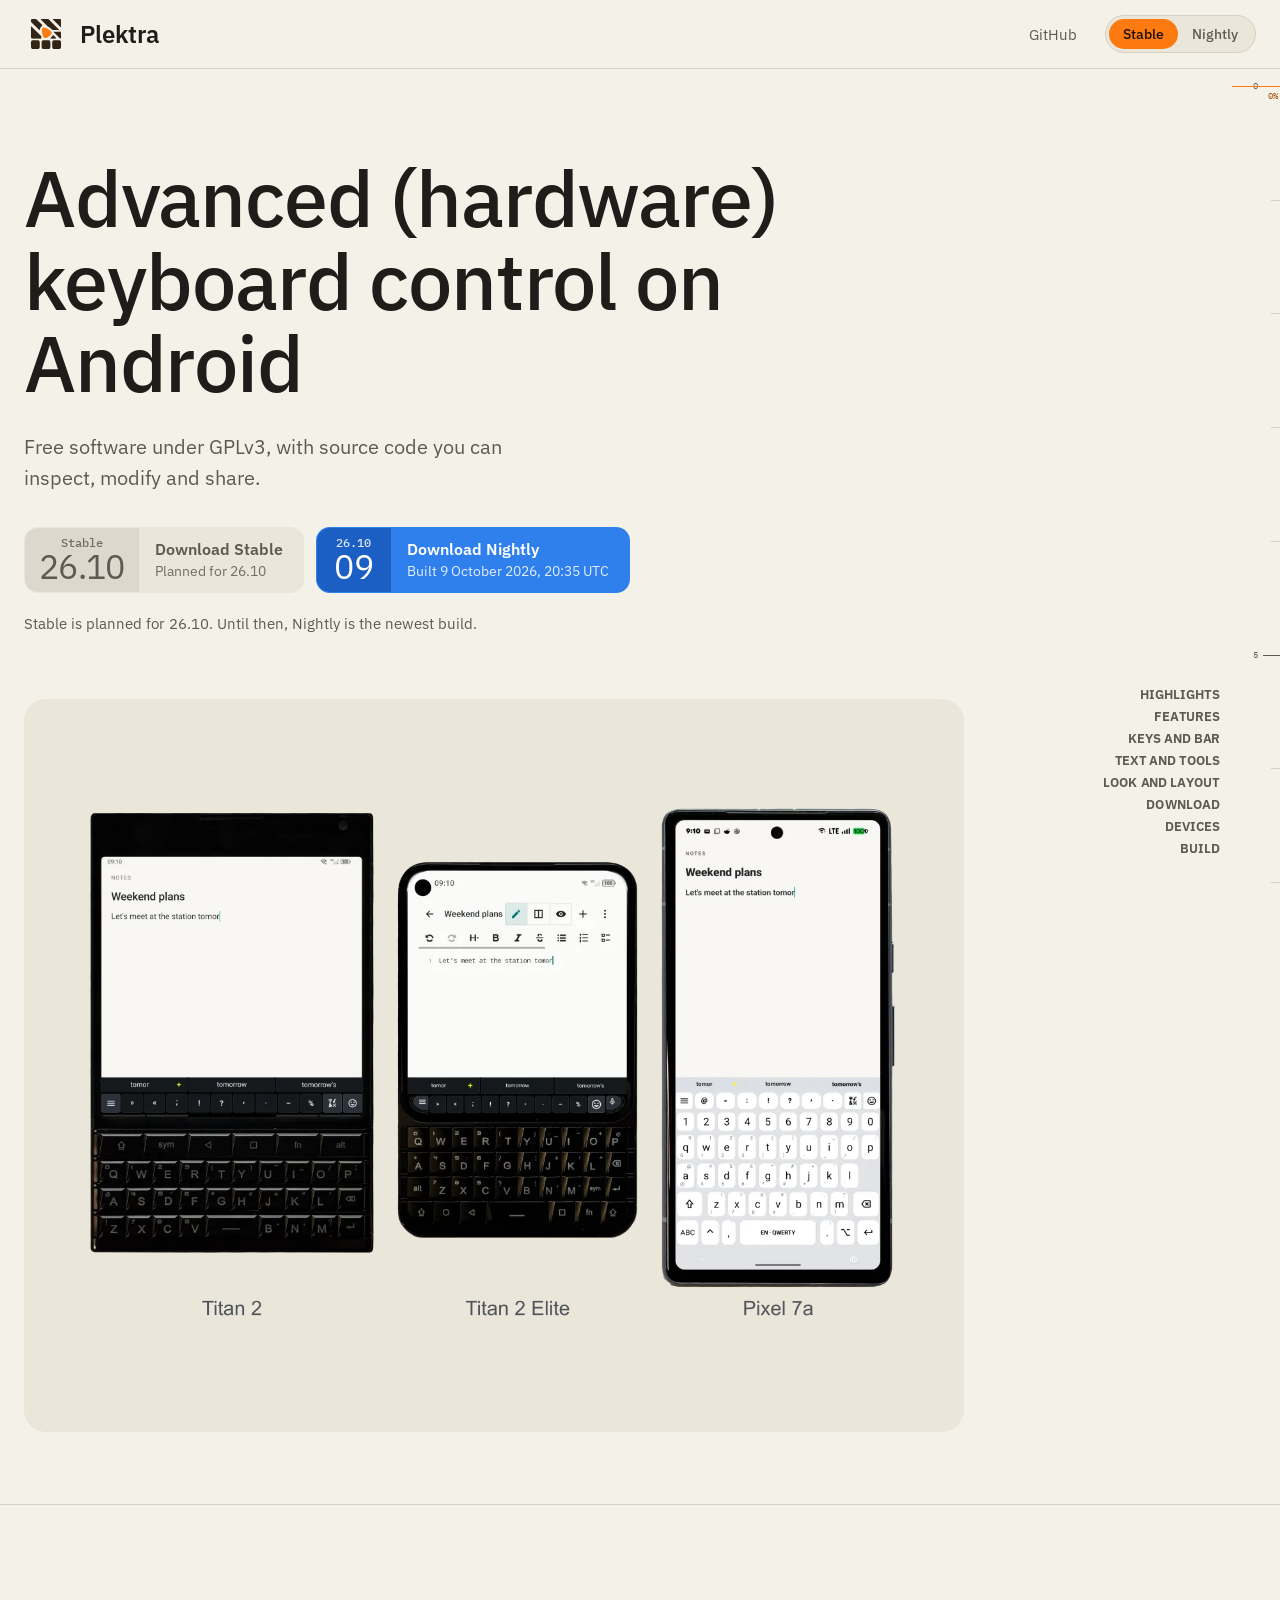
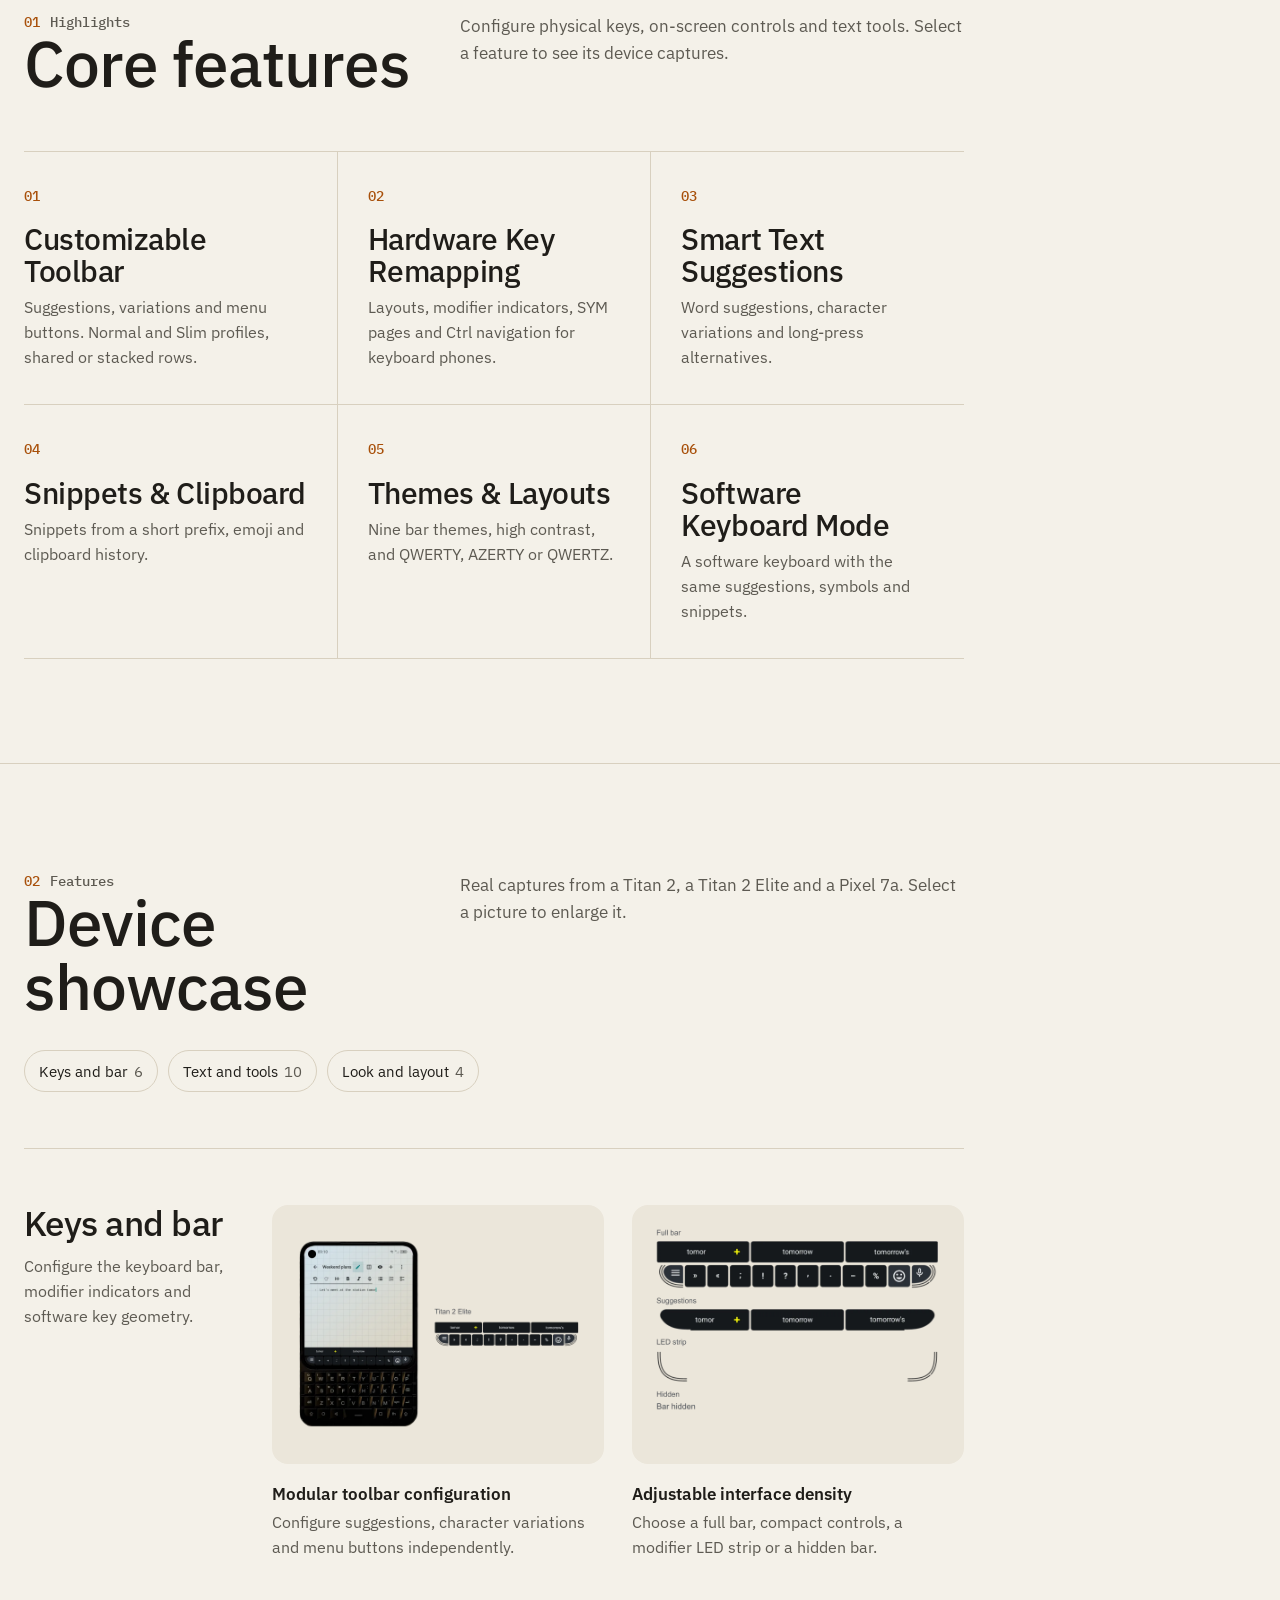
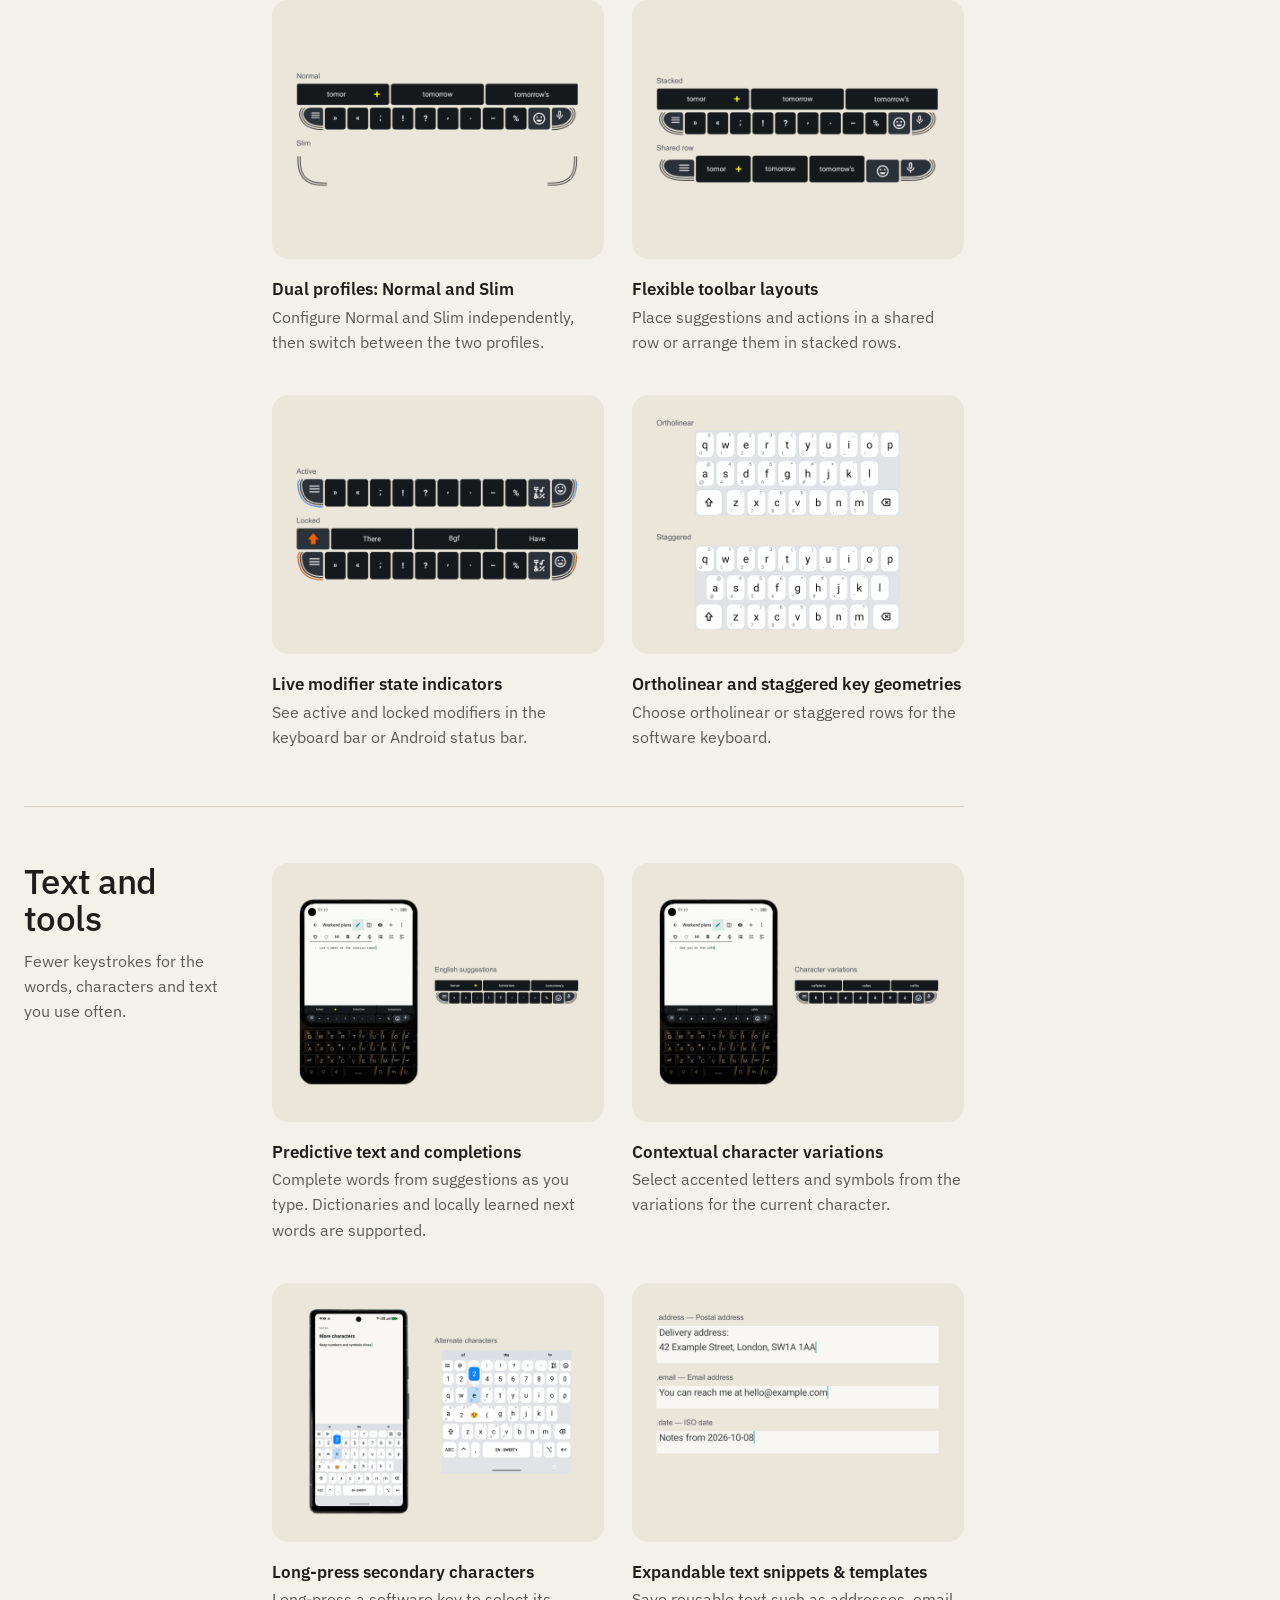
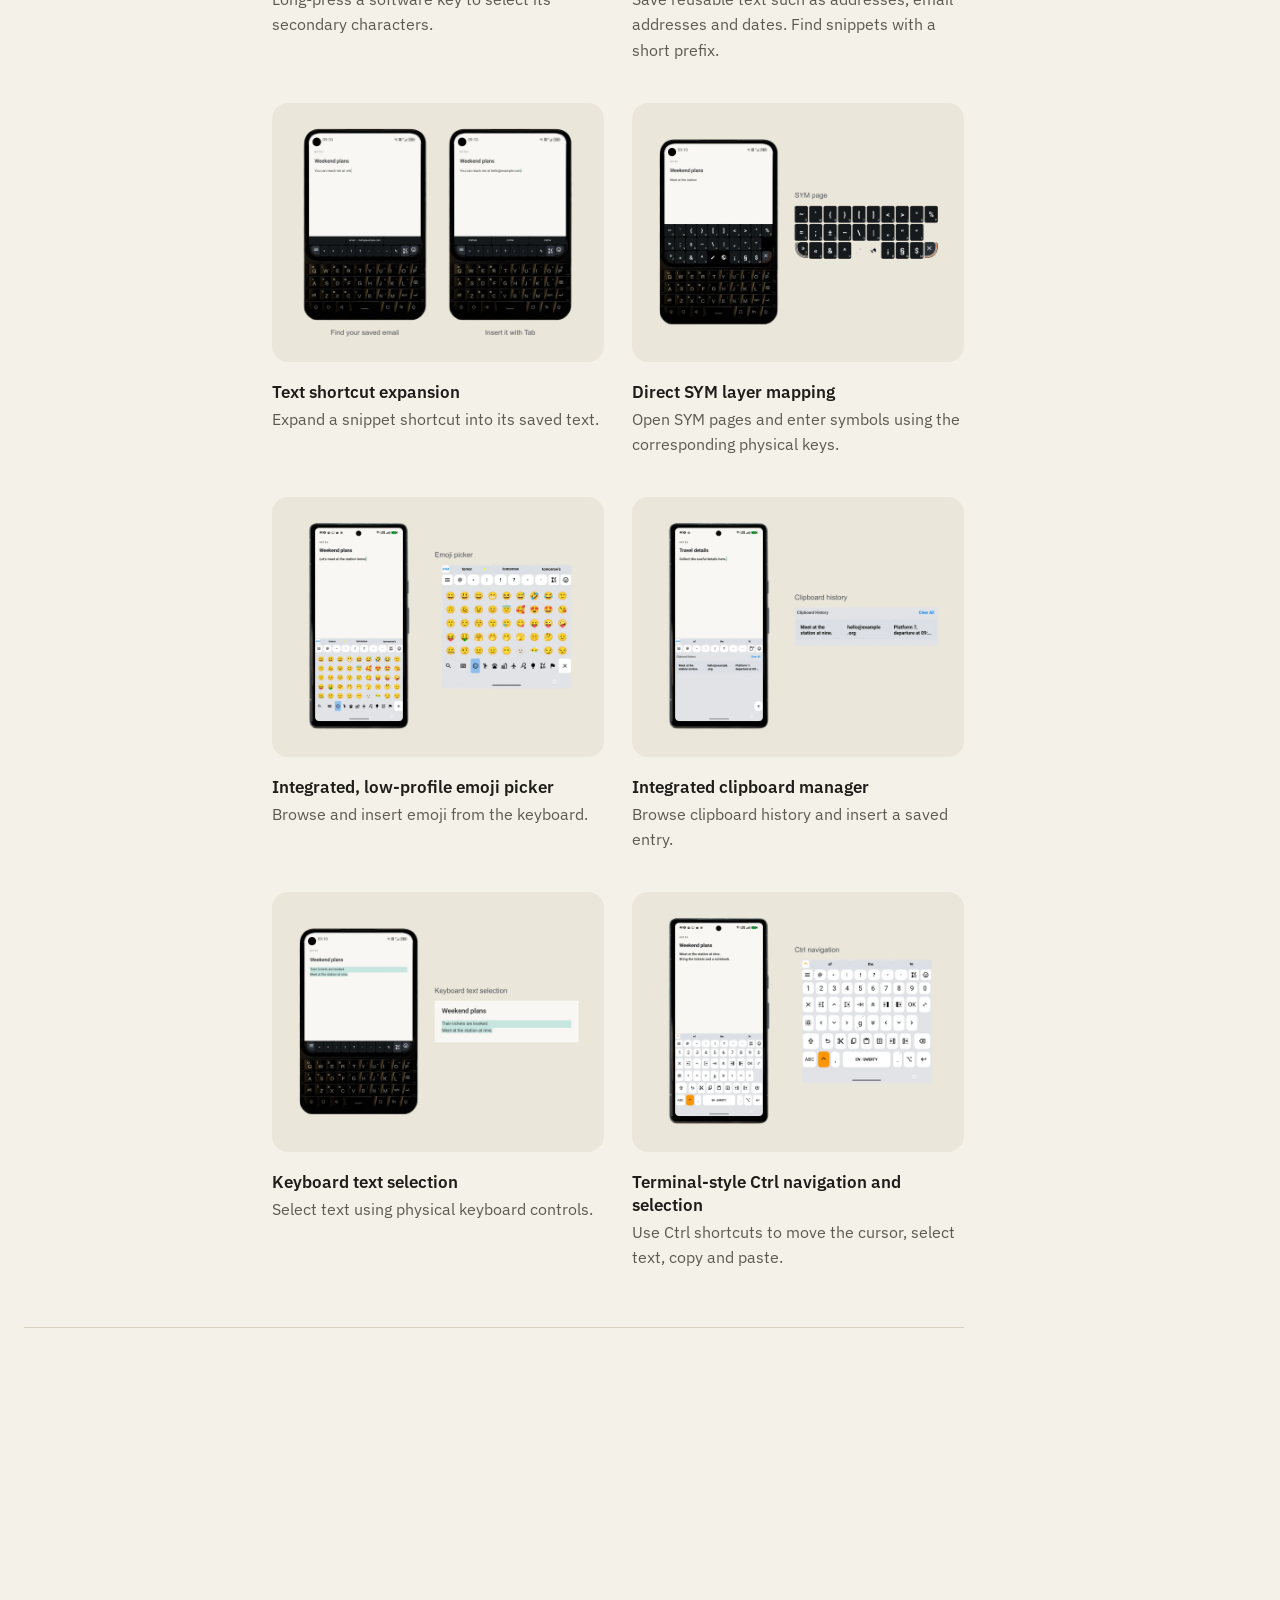
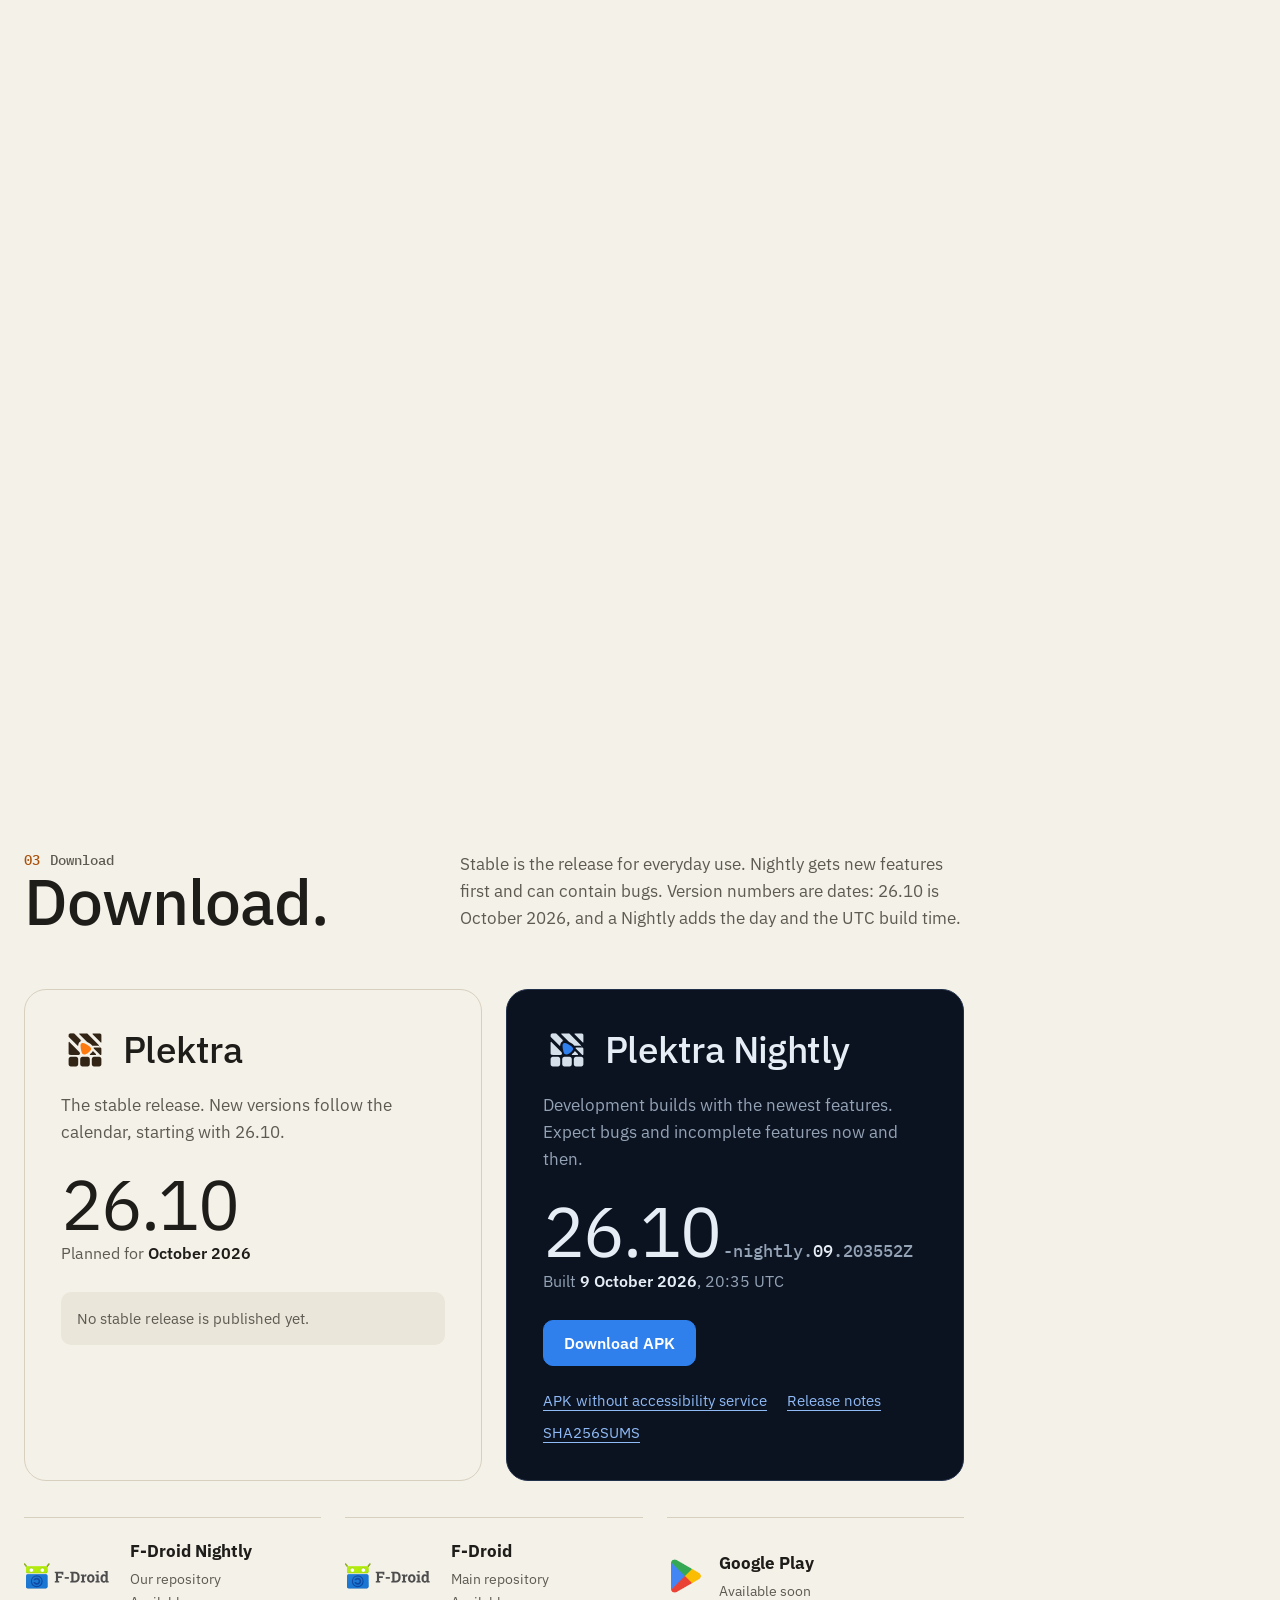
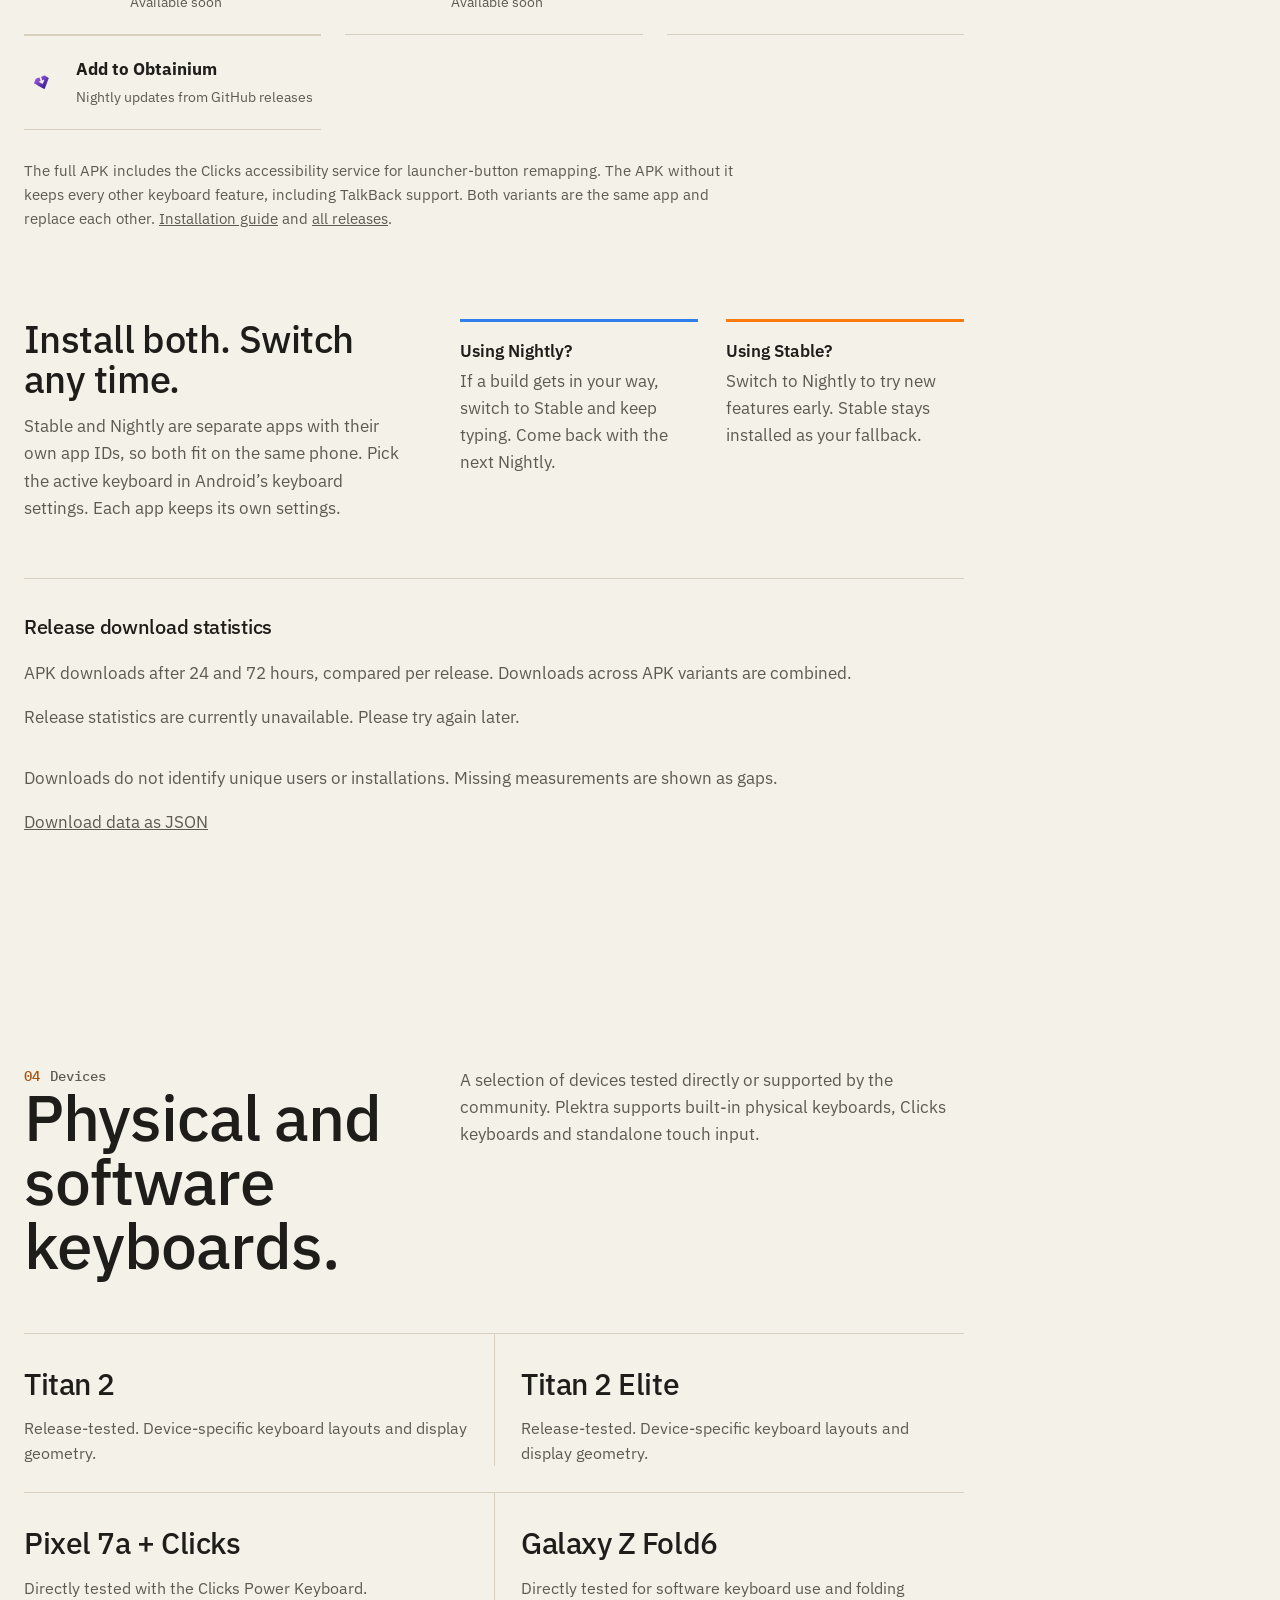
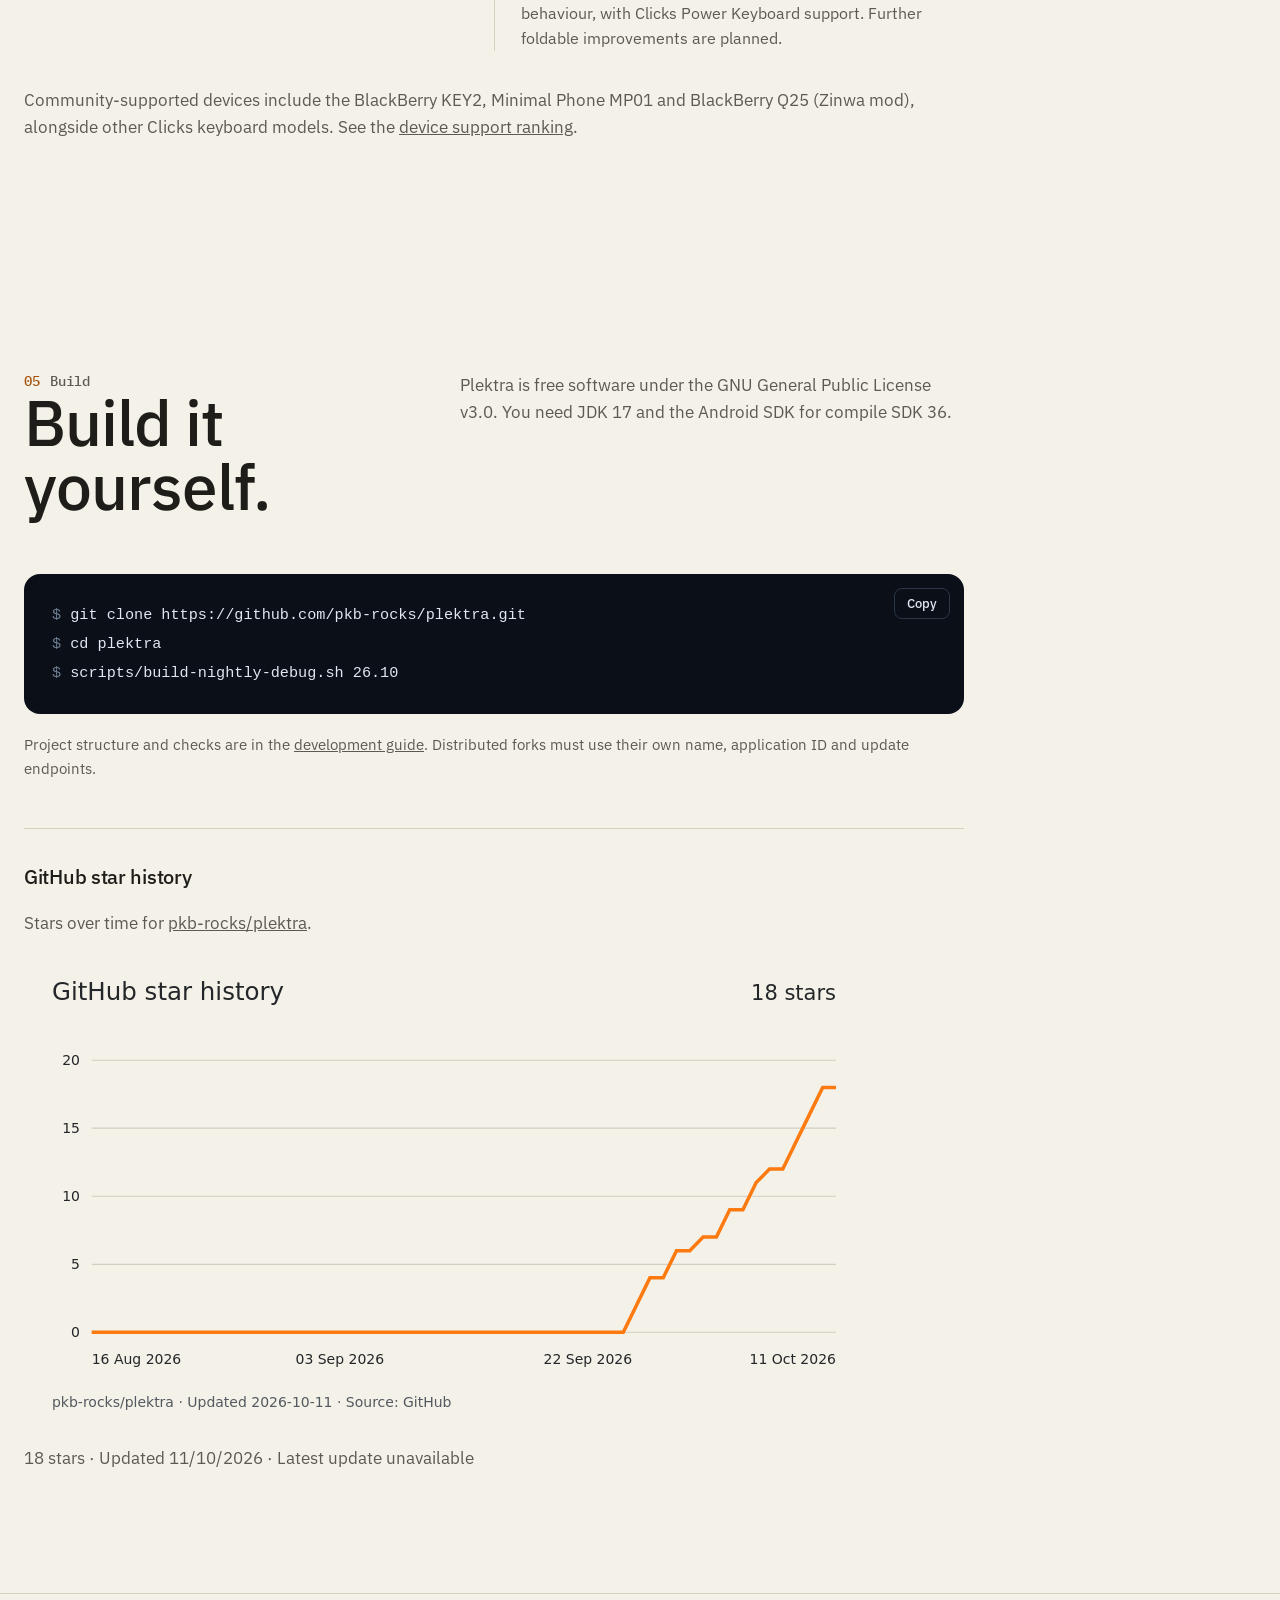
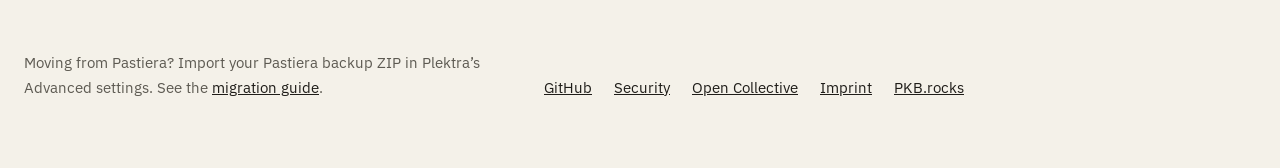
==== commit f60daf80: "docs: refresh Plektra showcase with native transparent exports" ====
--- a/index.html
+++ b/index.html
@@ -514,8 +514,8 @@
           <p class="hero-meta" data-hero-meta data-reveal>Stable is planned for 26.10. Until then, Nightly is the newest build.</p>
         </div>
         <div class="hero-shot" data-reveal>
-          <img src="/plektra/assets/shots/stable/01-devices.webp?v=52ab0d4caf44" data-shot="01-devices" width="1320" height="996"
-               alt="Plektra on a Unihertz Titan 2, a Titan 2 Elite and a Pixel 7a, each suggesting “tomorrow” in a note" data-shot-version="52ab0d4caf44">
+          <img src="/plektra/assets/shots/stable/01-devices.webp?v=aea11b4e67b4" data-shot="01-devices" width="1320" height="996"
+               alt="Plektra on a Unihertz Titan 2, a Titan 2 Elite and a Pixel 7a, each suggesting “tomorrow” in a note" data-shot-version="aea11b4e67b4">
         </div>
       </div>
 
@@ -563,23 +563,23 @@
             </div>
             <div class="grid" data-reveal-group>
               <figure class="feature" data-reveal>
-                <button class="shot" type="button"><img src="/plektra/assets/shots/stable/02-keyboard-bar.webp?v=9ee4adcac471" data-shot="02-keyboard-bar" width="1320" height="996" loading="lazy" alt="Titan 2 Elite with the keyboard bar showing suggestions and menu buttons" data-shot-version="9ee4adcac471"></button>
+                <button class="shot" type="button"><img src="/plektra/assets/shots/stable/02-keyboard-bar.webp?v=e6fb0dacb385" data-shot="02-keyboard-bar" width="1320" height="996" loading="lazy" alt="Titan 2 Elite with the keyboard bar showing suggestions and menu buttons" data-shot-version="e6fb0dacb385"></button>
                 <figcaption><h4>Modular toolbar configuration</h4><p>Configure suggestions, character variations and menu buttons independently.</p></figcaption>
               </figure>
               <figure class="feature" data-reveal>
-                <button class="shot" type="button"><img src="/plektra/assets/shots/stable/03-bar-configurations.webp?v=116b93d010e2" data-shot="03-bar-configurations" width="1320" height="996" loading="lazy" alt="Four bar configurations: full bar, suggestions, LED strip and hidden" data-shot-version="116b93d010e2"></button>
+                <button class="shot" type="button"><img src="/plektra/assets/shots/stable/03-bar-configurations.webp?v=fdb723506dca" data-shot="03-bar-configurations" width="1320" height="996" loading="lazy" alt="Four bar configurations: full bar, suggestions, LED strip and hidden" data-shot-version="fdb723506dca"></button>
                 <figcaption><h4>Adjustable interface density</h4><p>Choose a full bar, compact controls, a modifier LED strip or a hidden bar.</p></figcaption>
               </figure>
               <figure class="feature" data-reveal>
-                <button class="shot" type="button"><img src="/plektra/assets/shots/stable/04-slim-profile.webp?v=b1a24f50c4c0" data-shot="04-slim-profile" width="1320" height="996" loading="lazy" alt="Normal and Slim keyboard bar profiles compared" data-shot-version="b1a24f50c4c0"></button>
+                <button class="shot" type="button"><img src="/plektra/assets/shots/stable/04-slim-profile.webp?v=ca41776510f3" data-shot="04-slim-profile" width="1320" height="996" loading="lazy" alt="Normal and Slim keyboard bar profiles compared" data-shot-version="ca41776510f3"></button>
                 <figcaption><h4>Dual profiles: Normal and Slim</h4><p>Configure Normal and Slim independently, then switch between the two profiles.</p></figcaption>
               </figure>
               <figure class="feature" data-reveal>
-                <button class="shot" type="button"><img src="/plektra/assets/shots/stable/05-shared-row.webp?v=615a6f9fb58e" data-shot="05-shared-row" width="1320" height="996" loading="lazy" alt="Stacked bar and shared row compared" data-shot-version="615a6f9fb58e"></button>
+                <button class="shot" type="button"><img src="/plektra/assets/shots/stable/05-shared-row.webp?v=cd09bf644f88" data-shot="05-shared-row" width="1320" height="996" loading="lazy" alt="Stacked bar and shared row compared" data-shot-version="cd09bf644f88"></button>
                 <figcaption><h4>Flexible toolbar layouts</h4><p>Place suggestions and actions in a shared row or arrange them in stacked rows.</p></figcaption>
               </figure>
               <figure class="feature" data-reveal>
-                <button class="shot" type="button"><img src="/plektra/assets/shots/stable/14-modifiers.webp?v=c669325c4ba9" data-shot="14-modifiers" width="1320" height="996" loading="lazy" alt="Keyboard bar showing an active and a locked modifier" data-shot-version="c669325c4ba9"></button>
+                <button class="shot" type="button"><img src="/plektra/assets/shots/stable/14-modifiers.webp?v=175ad72c4360" data-shot="14-modifiers" width="1320" height="996" loading="lazy" alt="Keyboard bar showing an active and a locked modifier" data-shot-version="175ad72c4360"></button>
                 <figcaption><h4>Live modifier state indicators</h4><p>See active and locked modifiers in the keyboard bar or Android status bar.</p></figcaption>
               </figure>
               <figure class="feature" data-reveal>
@@ -596,11 +596,11 @@
             </div>
             <div class="grid" data-reveal-group>
               <figure class="feature" data-reveal>
-                <button class="shot" type="button"><img src="/plektra/assets/shots/stable/06-suggestions.webp?v=7d770089504e" data-shot="06-suggestions" width="1320" height="996" loading="lazy" alt="Word suggestions for a partly typed word" data-shot-version="7d770089504e"></button>
+                <button class="shot" type="button"><img src="/plektra/assets/shots/stable/06-suggestions.webp?v=8f89125113bb" data-shot="06-suggestions" width="1320" height="996" loading="lazy" alt="Word suggestions for a partly typed word" data-shot-version="8f89125113bb"></button>
                 <figcaption><h4>Predictive text and completions</h4><p>Complete words from suggestions as you type. Dictionaries and locally learned next words are supported.</p></figcaption>
               </figure>
               <figure class="feature" data-reveal>
-                <button class="shot" type="button"><img src="/plektra/assets/shots/stable/07-variations.webp?v=464a54945543" data-shot="07-variations" width="1320" height="996" loading="lazy" alt="Character variations for the last typed key in the bar" data-shot-version="464a54945543"></button>
+                <button class="shot" type="button"><img src="/plektra/assets/shots/stable/07-variations.webp?v=c2b8d32efca1" data-shot="07-variations" width="1320" height="996" loading="lazy" alt="Character variations for the last typed key in the bar" data-shot-version="c2b8d32efca1"></button>
                 <figcaption><h4>Contextual character variations</h4><p>Select accented letters and symbols from the variations for the current character.</p></figcaption>
               </figure>
               <figure class="feature" data-reveal>
@@ -616,7 +616,7 @@
                 <figcaption><h4>Text shortcut expansion</h4><p>Expand a snippet shortcut into its saved text.</p></figcaption>
               </figure>
               <figure class="feature" data-reveal>
-                <button class="shot" type="button"><img src="/plektra/assets/shots/stable/10-symbols.webp?v=5984451cc886" data-shot="10-symbols" width="1320" height="996" loading="lazy" alt="SYM page with symbols mapped to the physical keys" data-shot-version="5984451cc886"></button>
+                <button class="shot" type="button"><img src="/plektra/assets/shots/stable/10-symbols.webp?v=1131a4886805" data-shot="10-symbols" width="1320" height="996" loading="lazy" alt="SYM page with symbols mapped to the physical keys" data-shot-version="1131a4886805"></button>
                 <figcaption><h4>Direct SYM layer mapping</h4><p>Open SYM pages and enter symbols using the corresponding physical keys.</p></figcaption>
               </figure>
               <figure class="feature" data-reveal>
@@ -645,11 +645,11 @@
             </div>
             <div class="grid" data-reveal-group>
               <figure class="feature" data-reveal>
-                <button class="shot" type="button"><img src="/plektra/assets/shots/stable/15-hardware-themes.webp?v=73864d5167af" data-shot="15-hardware-themes" width="1320" height="996" loading="lazy" alt="Nine keyboard bar themes, from Plektra Dark to Transparent Dark" data-shot-version="73864d5167af"></button>
+                <button class="shot" type="button"><img src="/plektra/assets/shots/stable/15-hardware-themes.webp?v=64c69d84a2a1" data-shot="15-hardware-themes" width="1320" height="996" loading="lazy" alt="Nine keyboard bar themes, from Plektra Dark to Transparent Dark" data-shot-version="64c69d84a2a1"></button>
                 <figcaption><h4>Nine built-in interface themes</h4><p>Choose from nine built-in keyboard bar themes.</p></figcaption>
               </figure>
               <figure class="feature" data-reveal>
-                <button class="shot" type="button"><img src="/plektra/assets/shots/stable/16-software-keyboard.webp?v=3516acfd249b" data-shot="16-software-keyboard" width="1320" height="996" loading="lazy" alt="Software keyboard on a Pixel 7a in two themes" data-shot-version="3516acfd249b"></button>
+                <button class="shot" type="button"><img src="/plektra/assets/shots/stable/16-software-keyboard.webp?v=4caa95847b95" data-shot="16-software-keyboard" width="1320" height="996" loading="lazy" alt="Software keyboard on a Pixel 7a in two themes" data-shot-version="4caa95847b95"></button>
                 <figcaption><h4>Standalone software keyboard mode</h4><p>Use the software keyboard on phones without physical keys, with suggestions, symbols and snippets.</p></figcaption>
               </figure>
               <figure class="feature" data-reveal>
@@ -657,7 +657,7 @@
                 <figcaption><h4>Native QWERTY, AZERTY, and QWERTZ support</h4><p>Select QWERTY, AZERTY or QWERTZ, including German umlauts.</p></figcaption>
               </figure>
               <figure class="feature" data-reveal>
-                <button class="shot" type="button"><img src="/plektra/assets/shots/stable/18-high-contrast.webp?v=b42f2f1bd5f9" data-shot="18-high-contrast" width="1320" height="996" loading="lazy" alt="High-contrast theme on a Titan 2 Elite and a Pixel 7a" data-shot-version="b42f2f1bd5f9"></button>
+                <button class="shot" type="button"><img src="/plektra/assets/shots/stable/18-high-contrast.webp?v=1547eb5b8d2d" data-shot="18-high-contrast" width="1320" height="996" loading="lazy" alt="High-contrast theme on a Titan 2 Elite and a Pixel 7a" data-shot-version="1547eb5b8d2d"></button>
                 <figcaption><h4>High-contrast mode for improved visibility</h4><p>Use a high-contrast theme with clear key outlines and distinct modifier indicators.</p></figcaption>
               </figure>
             </div>
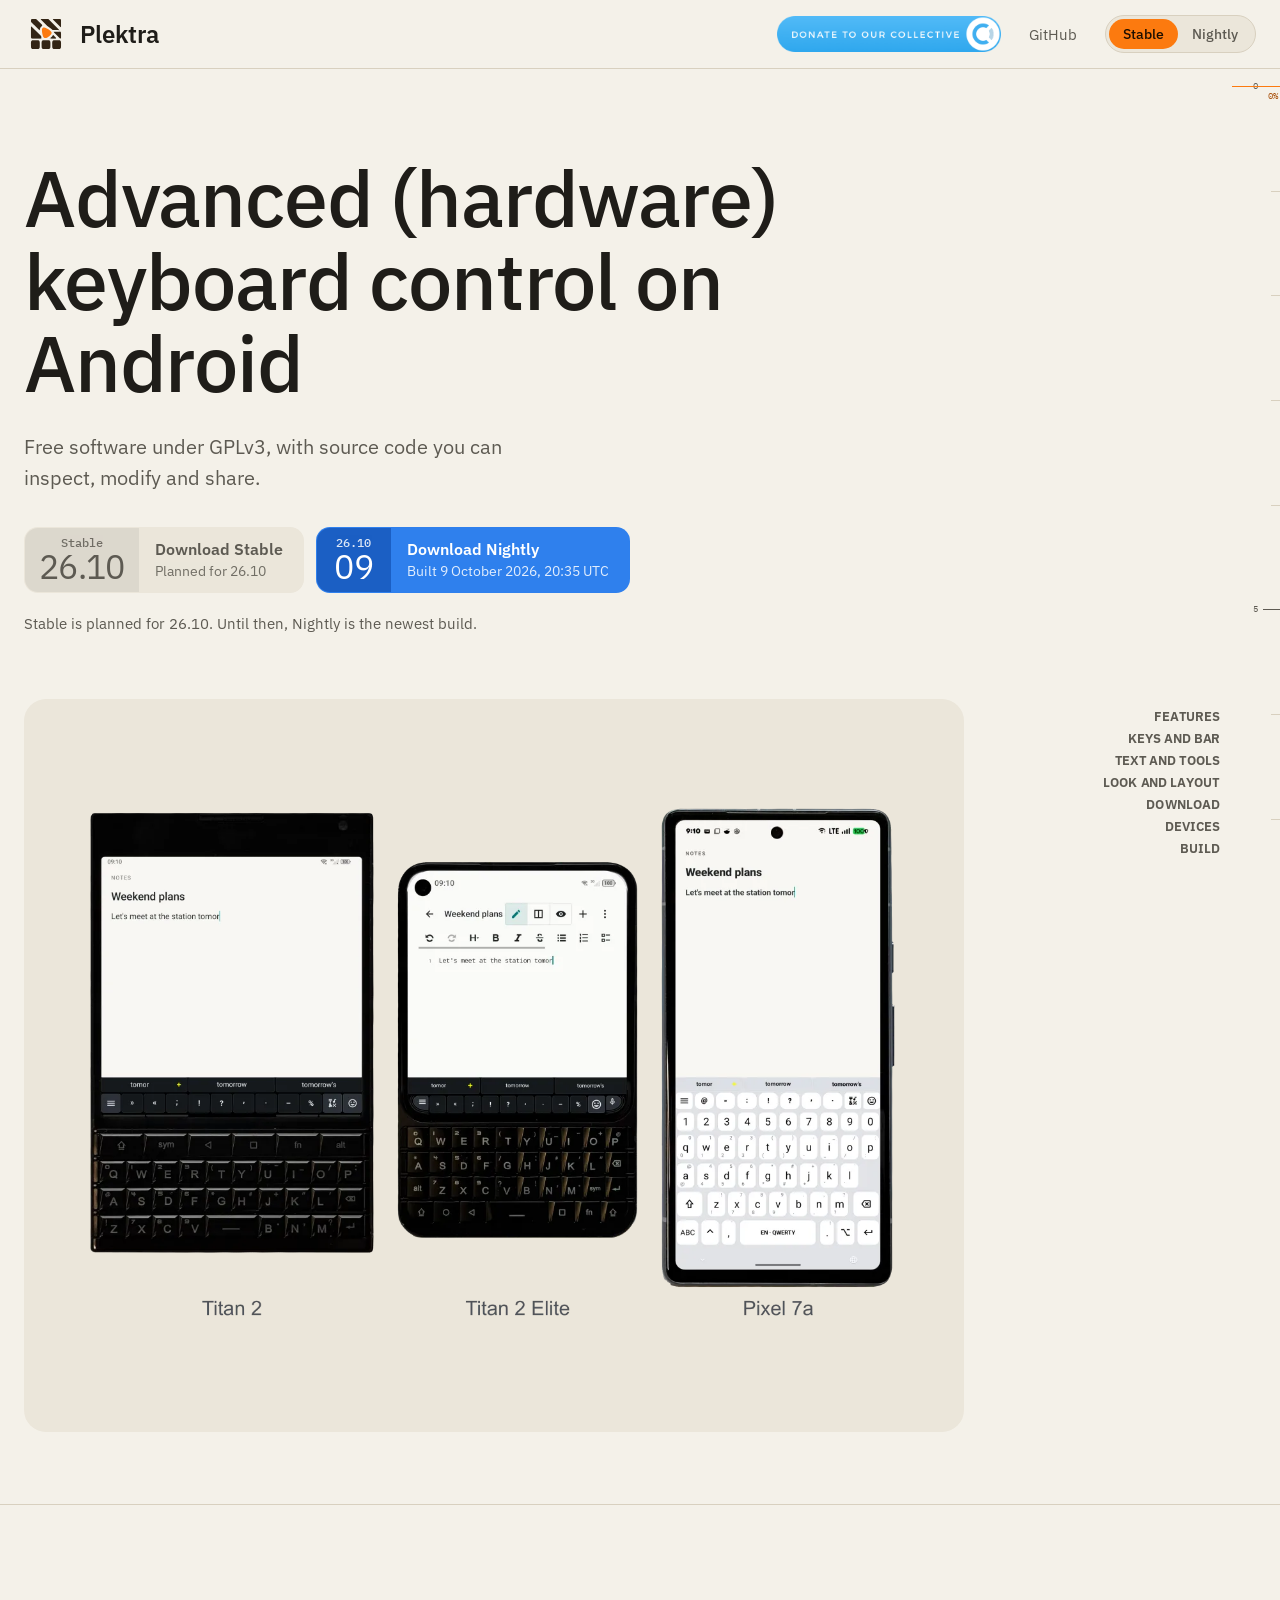
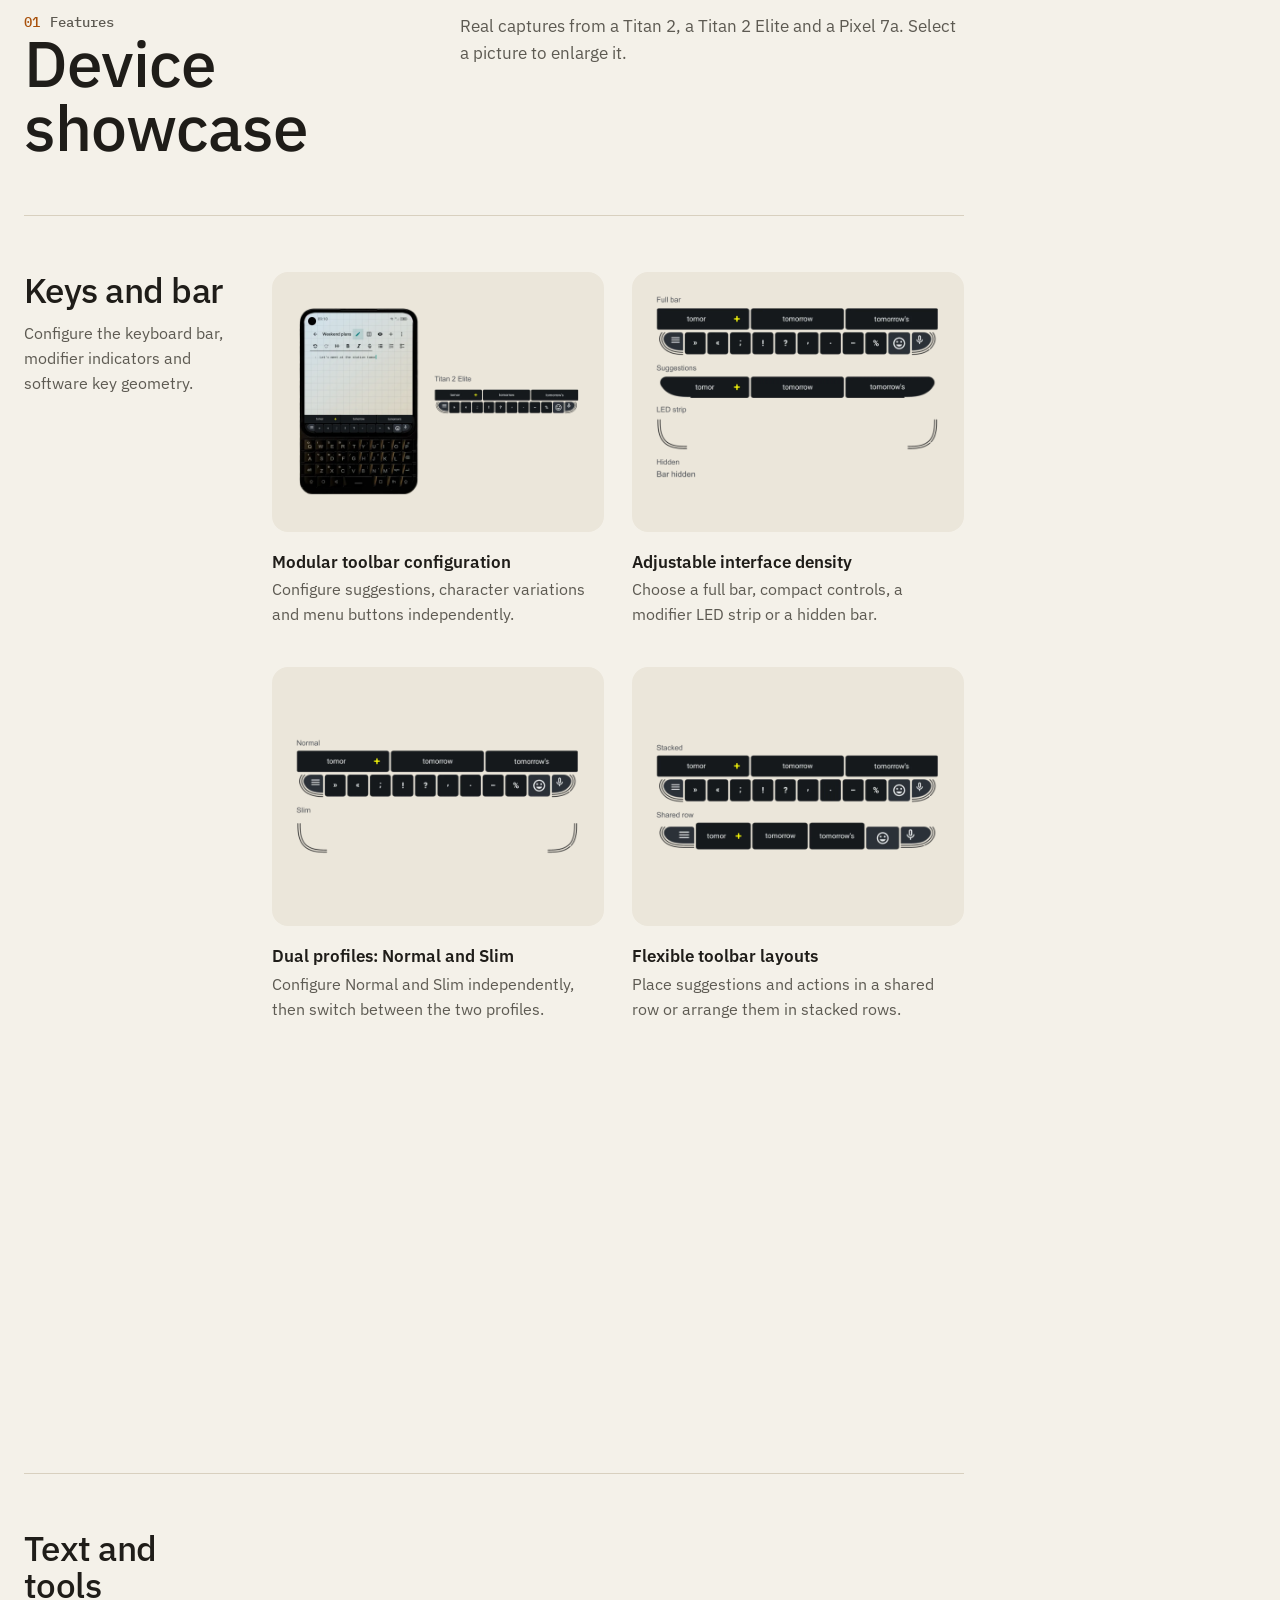
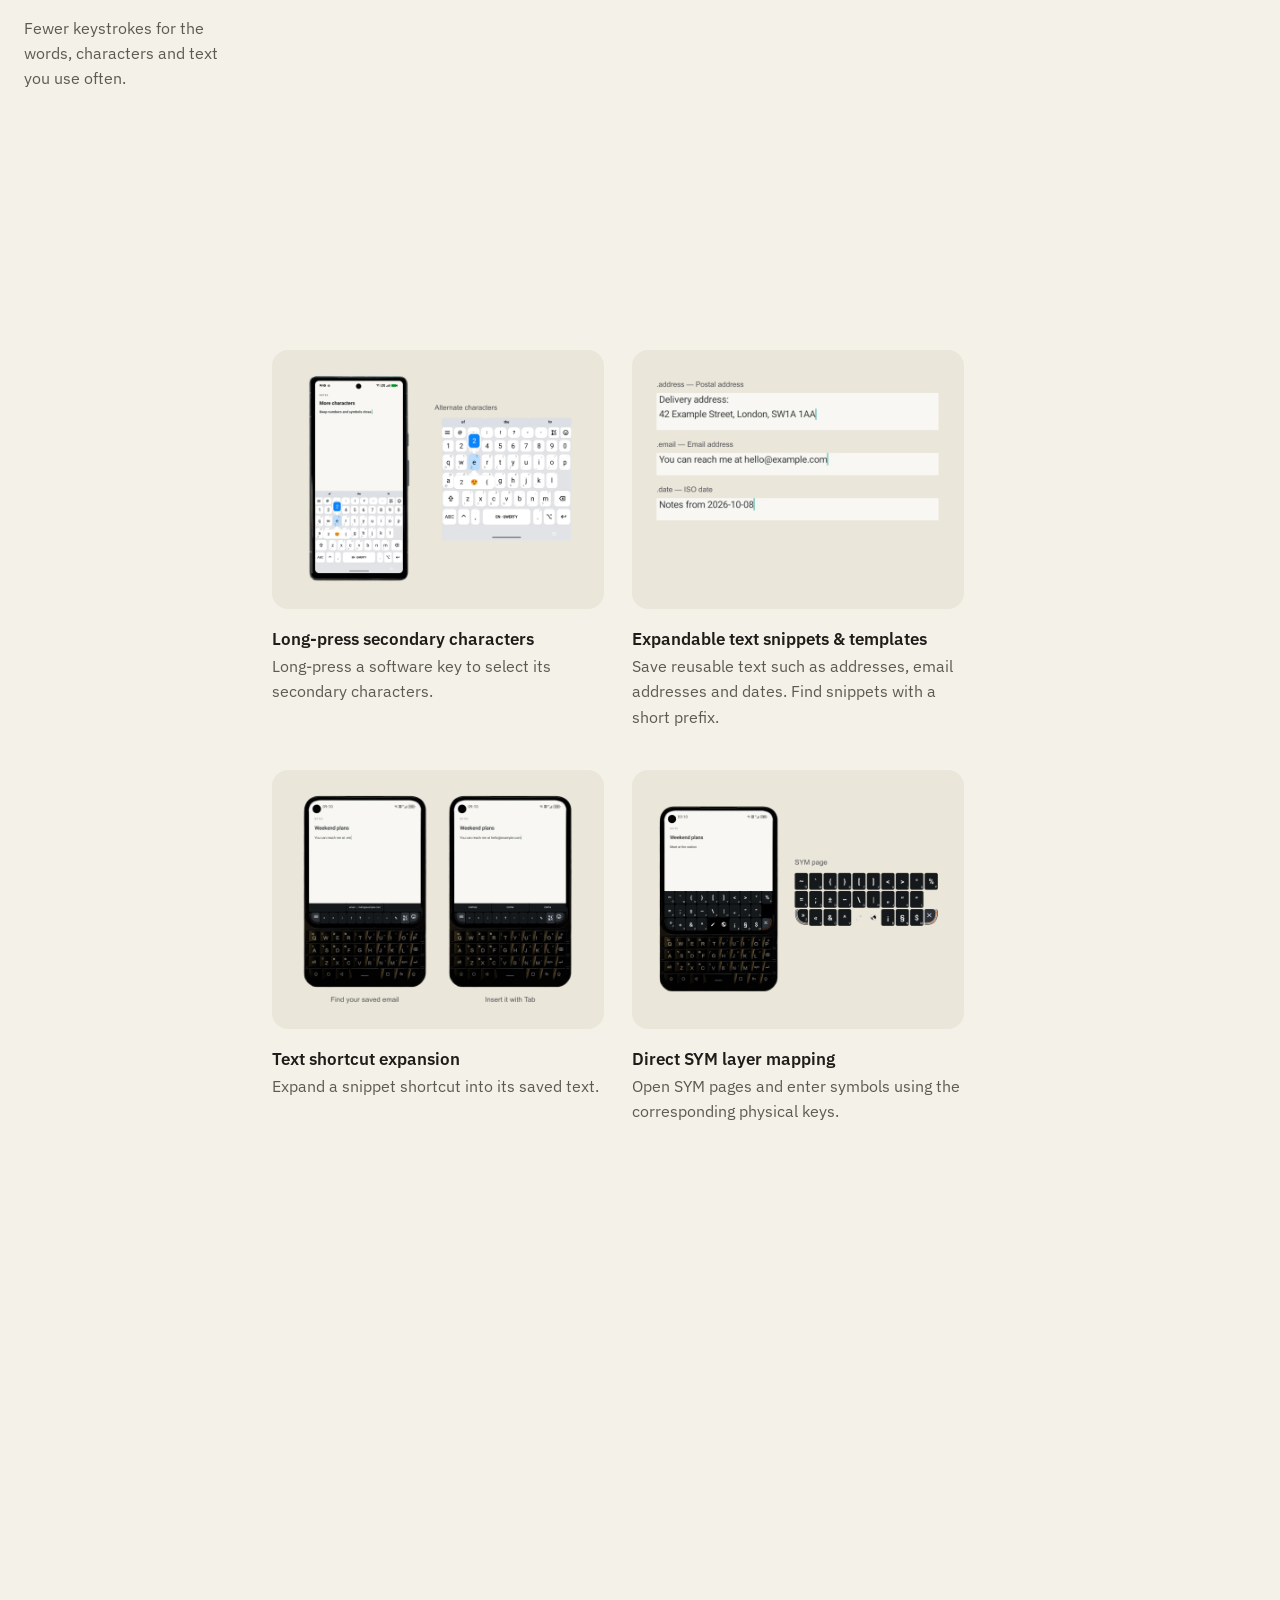
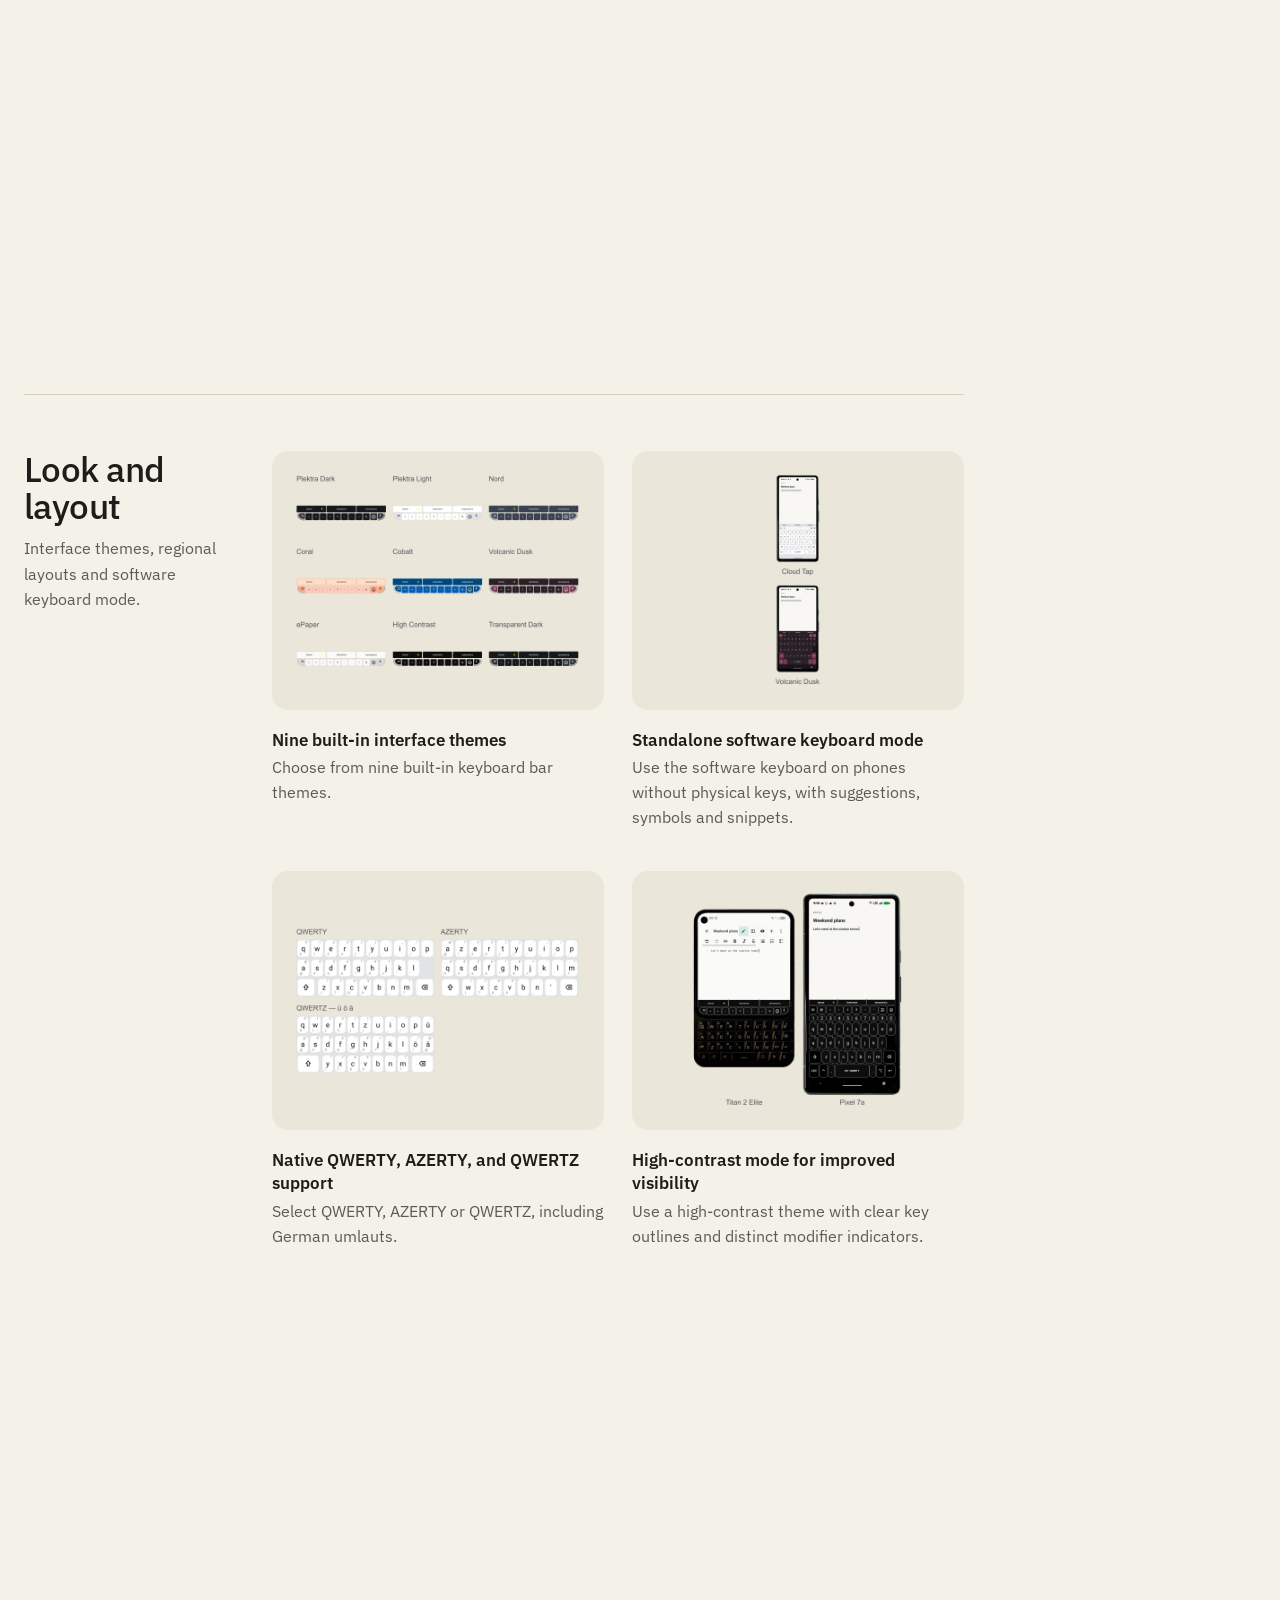
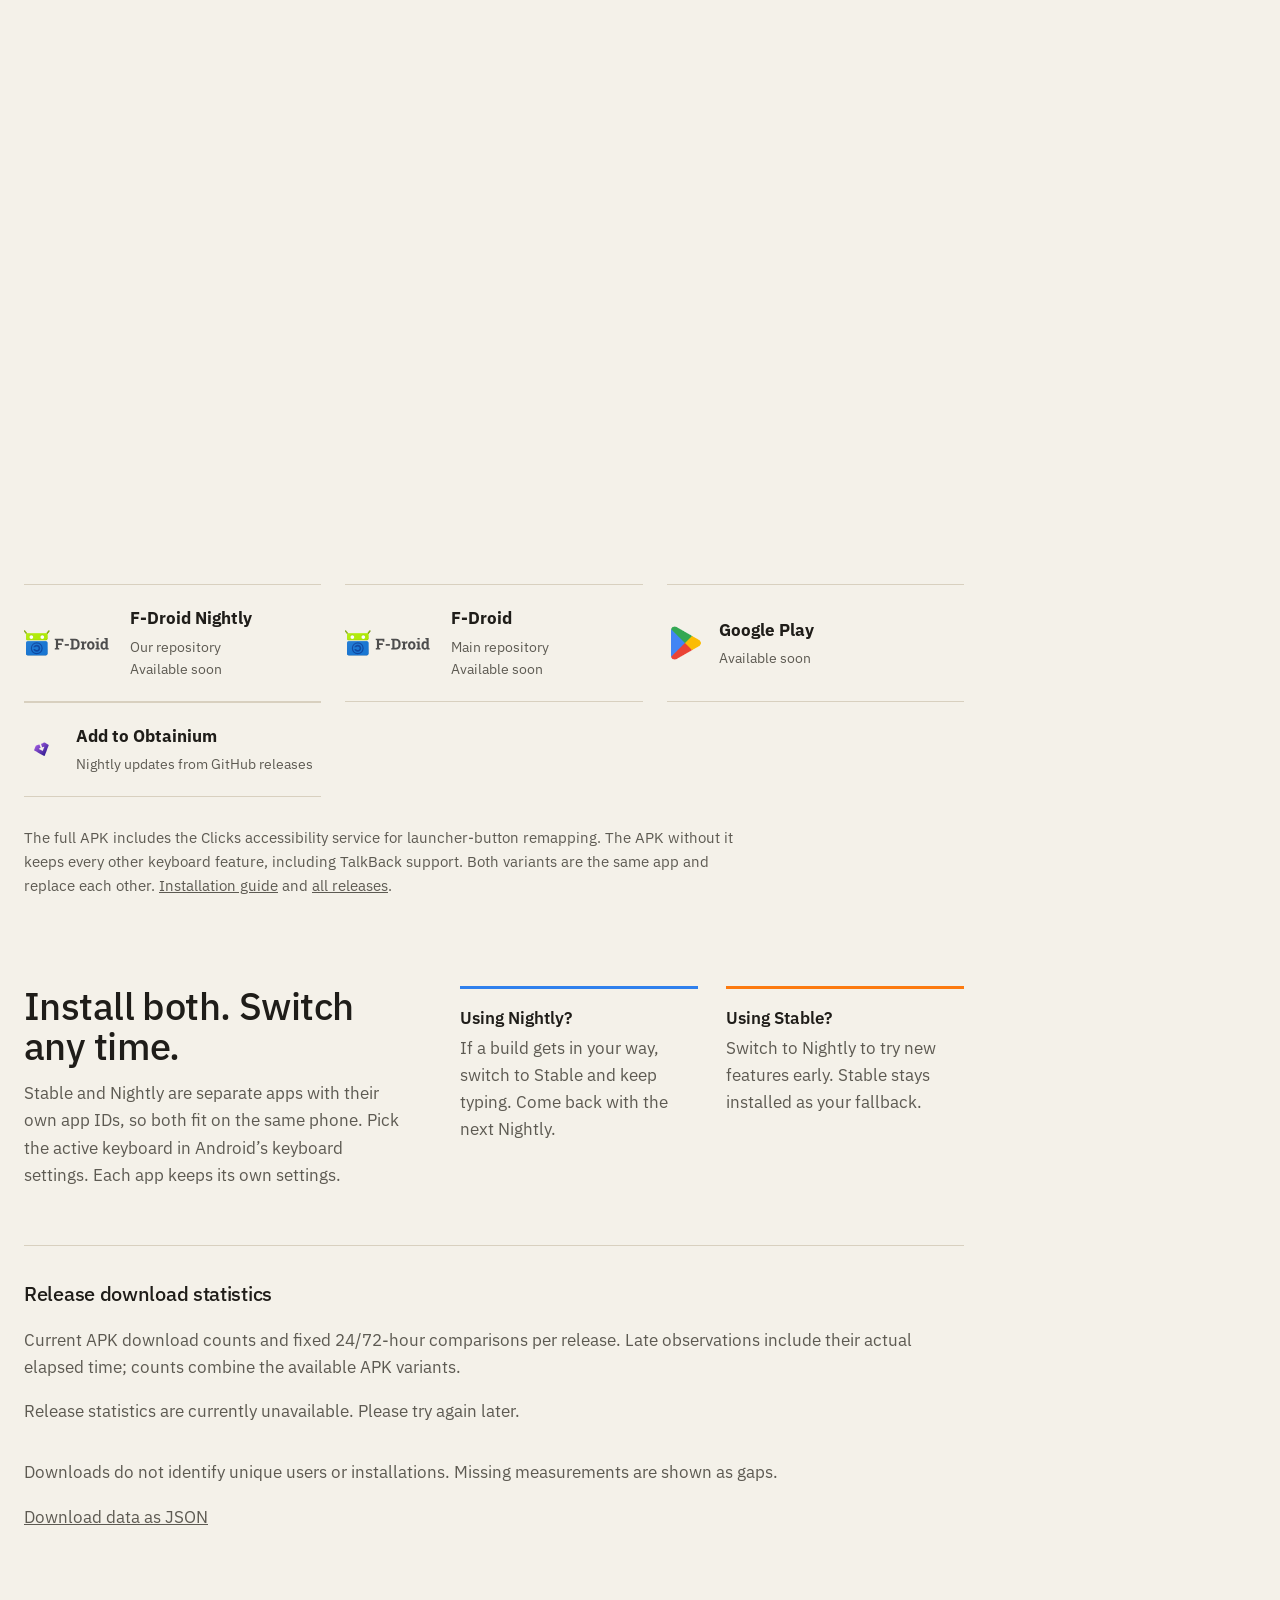
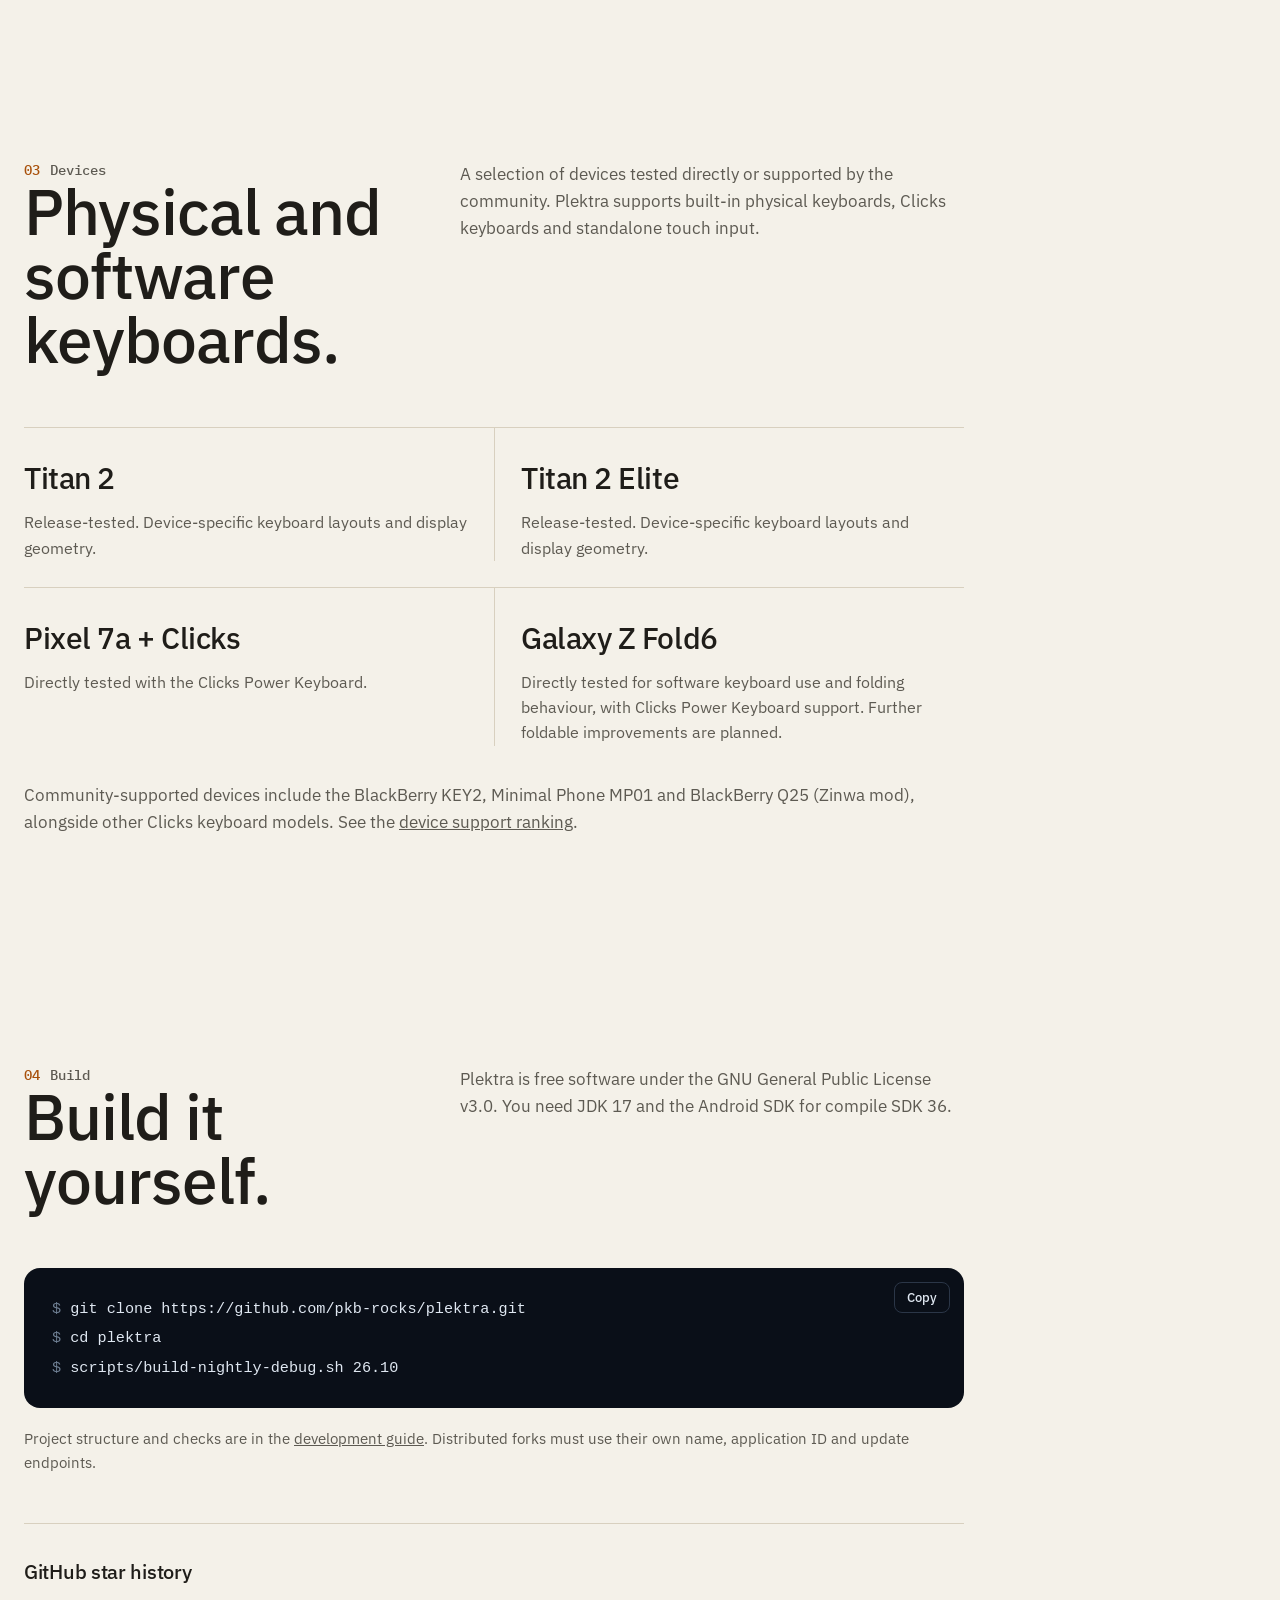
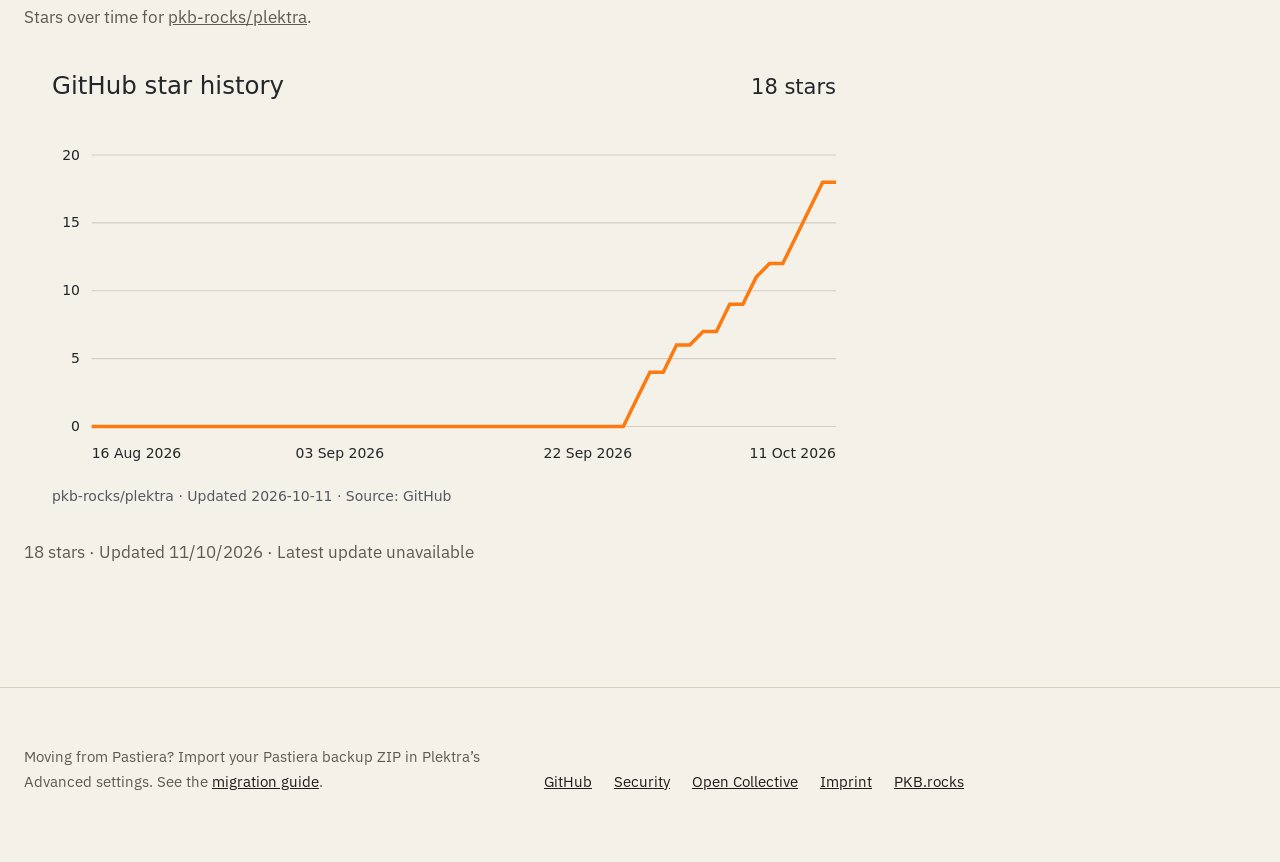
==== commit e2da3123: "feat: publish statistics with a YubiKey-backed bot Collect releases every five minutes, publish new " ====
--- a/index.html
+++ b/index.html
@@ -89,7 +89,9 @@
       .top > .wrap { display: flex; align-items: center; gap: 28px; min-height: 68px; width: calc(100% - 48px); margin-inline: 24px; }
       .brand { display: flex; align-items: center; gap: 12px; font-size: 1.5rem; font-weight: 600; text-decoration: none; }
       .brand img { width: 44px; height: 44px; }
-      .gh-link { margin-left: auto; font-size: .95rem; color: var(--muted); text-decoration: none; }
+      .gh-link { font-size: .95rem; color: var(--muted); text-decoration: none; }
+      .support-link { margin-left: auto; flex-shrink: 0; }
+      .support-link img { width: 224px; height: auto; }
       .gh-link:hover { color: var(--text); }
 
       /* Table of contents: always visible below the header, marks the current section. */
@@ -199,16 +201,6 @@
       .section-head p { margin: 4px 0 0; max-width: 52ch; color: var(--muted); }
 
       /* Features */
-      .chapter-nav { display: flex; flex-wrap: wrap; gap: 10px; margin: -24px 0 56px; }
-      .chapter-nav a {
-        text-decoration: none;
-        padding: 8px 14px;
-        border: 1px solid var(--line);
-        border-radius: 999px;
-        font-size: .95rem;
-      }
-      .chapter-nav a span { color: var(--muted); margin-left: 6px; }
-      .chapter-nav a:hover { border-color: var(--muted); }
       .chapter {
         display: grid;
         grid-template-columns: minmax(200px, .55fr) minmax(0, 2fr);
@@ -379,28 +371,9 @@
       .calver-date { margin: 0 0 26px; font-size: .98rem; color: var(--muted); }
       .calver-date strong { color: var(--text); font-weight: 600; }
 
-      /* Section labels and the highlights overview */
+      /* Section labels */
       .label-row { display: flex; gap: 10px; margin-bottom: 18px; font: 500 .85rem var(--mono); color: var(--muted); }
       .label-row span:first-child { color: var(--accent-text); }
-      .highlights {
-        list-style: none;
-        margin: 0;
-        padding: 0;
-        display: grid;
-        grid-template-columns: repeat(3, minmax(0, 1fr));
-        gap: 1px;
-        background: var(--line);
-        border-top: 1px solid var(--line);
-        border-bottom: 1px solid var(--line);
-      }
-      .highlights li { background: var(--bg); transition: background-color .35s ease; }
-      .highlights a { display: block; height: 100%; padding: 30px 30px 34px 0; text-decoration: none; }
-      .highlights li:nth-child(3n+2) a, .highlights li:nth-child(3n) a { padding-left: 30px; }
-      .highlights .num { font: 500 .85rem var(--mono); color: var(--accent-text); }
-      .highlights h3 { margin: 14px 0 8px; font-size: 1.9rem; line-height: 1.05; }
-      .highlights p { margin: 0; color: var(--muted); font-size: .98rem; }
-      .highlights a:hover h3 { text-decoration: underline; text-decoration-thickness: 1px; text-underline-offset: 6px; }
-
       /* Scroll reveal, modelled on the reference: fade, rise 28px and unblur once. */
       .reveal-on [data-reveal] {
         opacity: 0;
@@ -419,14 +392,7 @@
       section.drawn > .wrap { padding-top: 104px; }
       @media (max-width: 640px) { section.drawn > .wrap { padding-top: 76px; } }
 
-      @media (max-width: 960px) {
-        .highlights { grid-template-columns: repeat(2, minmax(0, 1fr)); }
-        .highlights li:nth-child(n) a { padding: 26px 22px 30px 0; }
-        .highlights li:nth-child(2n) a { padding-left: 22px; }
-      }
       @media (max-width: 640px) {
-        .highlights { grid-template-columns: 1fr; }
-        .highlights li:nth-child(n) a { padding: 24px 0 26px; }
         .dl { width: 100%; }
       }
 
@@ -436,9 +402,13 @@
         .channels { grid-template-columns: 1fr; }
       }
       @media (max-width: 640px) {
-        .top > .wrap { gap: 12px; flex-wrap: wrap; padding-block: 8px; width: calc(100% - 32px); margin-inline: 16px; }
-        .brand { font-size: 1.25rem; }
-        .brand img { width: 40px; height: 40px; }
+        .top > .wrap { display: grid; grid-template-columns: minmax(0, 1fr) auto; gap: 10px 12px; padding-block: 10px; width: calc(100% - 32px); margin-inline: 16px; }
+        .brand { grid-column: 1; grid-row: 1; min-width: 0; font-size: 1.1rem; gap: 10px; }
+        .brand img { width: 36px; height: 36px; }
+        .gh-link { grid-column: 2; grid-row: 1; justify-self: end; margin: 0; }
+        .support-link { grid-column: 1; grid-row: 2; min-width: 0; margin: 0; }
+        .support-link img { width: 100%; max-width: 180px; }
+        .switch { grid-column: 2; grid-row: 2; }
         .grid, .both-cases, .devices { grid-template-columns: 1fr; }
         .devices div + div { padding-left: 0; border-left: 0; border-top: 1px solid var(--line); margin-top: 26px; }
         .channel { padding: 26px; }
@@ -451,12 +421,13 @@
       }
       .release-statistics { margin-top: 56px; padding-top: 32px; border-top: 1px solid var(--line); }
       .release-statistics > p, .star-history p { color: var(--muted); }
-      .statistics-results { display: grid; grid-template-columns: repeat(2, minmax(0, 1fr)); gap: 32px; }
+      .statistics-results { display: grid; grid-template-columns: minmax(0, 1fr); gap: 32px; }
       .statistics-channel img, .star-history img { display: block; width: 100%; height: auto; }
+      .statistics-channel { min-width: 0; max-width: 840px; }
       .statistics-channel h3 { margin-bottom: 16px; }
       .statistics-channel summary { padding: 16px 0; cursor: pointer; }
       .table-scroll { overflow-x: auto; }
-      .table-scroll table { width: 100%; border-collapse: collapse; font-size: .9rem; }
+      .table-scroll table { width: 100%; min-width: 680px; border-collapse: collapse; font-size: .9rem; }
       .table-scroll caption { text-align: left; padding: 12px 0; color: var(--muted); }
       .table-scroll th, .table-scroll td { padding: 12px 8px; text-align: left; border-bottom: 1px solid var(--line); }
       .table-scroll td:first-child { min-width: 180px; overflow-wrap: anywhere; }
@@ -473,6 +444,7 @@
           <img src="/plektra/assets/logo-stable.svg" alt="" width="44" height="44" data-logo>
           <span data-channel-name>Plektra</span>
         </a>
+        <a class="support-link" href="https://opencollective.com/plektra" aria-label="Support Plektra on Open Collective"><img src="/plektra/assets/opencollective-button.png" alt="Support Plektra on Open Collective" width="298" height="48"></a>
         <a class="gh-link" href="https://github.com/pkb-rocks/plektra">GitHub</a>
         <div class="switch" role="group" aria-label="Release channel">
           <button type="button" data-set-channel="stable" aria-pressed="true">Stable</button>
@@ -482,14 +454,13 @@
       <nav class="toc" aria-label="Contents">
         <div class="wrap">
           <ol>
-            <li><a href="#highlights"><span>01</span>Highlights</a></li>
-            <li><a href="#features"><span>02</span>Features</a></li>
+            <li><a href="#features"><span>01</span>Features</a></li>
             <li class="sub"><a href="#keys">Keys and bar</a></li>
             <li class="sub"><a href="#text">Text and tools</a></li>
             <li class="sub"><a href="#look">Look and layout</a></li>
-            <li><a href="#download"><span>03</span>Download</a></li>
-            <li><a href="#devices"><span>04</span>Devices</a></li>
-            <li><a href="#build"><span>05</span>Build</a></li>
+            <li><a href="#download"><span>02</span>Download</a></li>
+            <li><a href="#devices"><span>03</span>Devices</a></li>
+            <li><a href="#build"><span>04</span>Build</a></li>
           </ol>
         </div>
         <div class="toc-progress" data-toc-progress></div>
@@ -519,42 +490,16 @@
         </div>
       </div>
 
-      <section id="highlights" class="drawn">
-        <div class="rule"></div>
-        <div class="wrap">
-          <div class="section-head" data-reveal>
-            <div>
-              <p class="label-row"><span>01</span><span>Highlights</span></p>
-              <h2>Core features</h2>
-            </div>
-            <p>Configure physical keys, on-screen controls and text tools. Select a feature to see its device captures.</p>
-          </div>
-          <ol class="highlights" data-reveal-group>
-            <li data-reveal><a href="#keys"><span class="num">01</span><h3>Customizable Toolbar</h3><p>Suggestions, variations and menu buttons. Normal and Slim profiles, shared or stacked rows.</p></a></li>
-            <li data-reveal><a href="#keys"><span class="num">02</span><h3>Hardware Key Remapping</h3><p>Layouts, modifier indicators, SYM pages and Ctrl navigation for keyboard phones.</p></a></li>
-            <li data-reveal><a href="#text"><span class="num">03</span><h3>Smart Text Suggestions</h3><p>Word suggestions, character variations and long-press alternatives.</p></a></li>
-            <li data-reveal><a href="#text"><span class="num">04</span><h3>Snippets &amp; Clipboard</h3><p>Snippets from a short prefix, emoji and clipboard history.</p></a></li>
-            <li data-reveal><a href="#look"><span class="num">05</span><h3>Themes &amp; Layouts</h3><p>Nine bar themes, high contrast, and QWERTY, AZERTY or QWERTZ.</p></a></li>
-            <li data-reveal><a href="#look"><span class="num">06</span><h3>Software Keyboard Mode</h3><p>A software keyboard with the same suggestions, symbols and snippets.</p></a></li>
-          </ol>
-        </div>
-      </section>
-
       <section id="features" class="drawn">
         <div class="rule"></div>
         <div class="wrap">
           <div class="section-head" data-reveal>
             <div>
-              <p class="label-row"><span>02</span><span>Features</span></p>
+              <p class="label-row"><span>01</span><span>Features</span></p>
               <h2>Device showcase</h2>
             </div>
             <p>Real captures from a Titan 2, a Titan 2 Elite and a Pixel 7a. Select a picture to enlarge it.</p>
           </div>
-          <nav class="chapter-nav" aria-label="Feature groups" data-reveal>
-            <a href="#keys">Keys and bar<span>6</span></a>
-            <a href="#text">Text and tools<span>10</span></a>
-            <a href="#look">Look and layout<span>4</span></a>
-          </nav>
 
           <div class="chapter" id="keys">
             <div class="chapter-title" data-reveal>
@@ -628,7 +573,7 @@
                 <figcaption><h4>Integrated clipboard manager</h4><p>Browse clipboard history and insert a saved entry.</p></figcaption>
               </figure>
               <figure class="feature" data-reveal>
-                <button class="shot" type="button"><img src="/plektra/assets/shots/stable/13-selection.webp?v=5d66c13967f4" data-shot="13-selection" width="1320" height="996" loading="lazy" alt="Text selected with keyboard controls" data-shot-version="5d66c13967f4"></button>
+                <button class="shot" type="button"><img src="/plektra/assets/shots/stable/13-selection.webp?v=ea1c82b010e5" data-shot="13-selection" width="1320" height="996" loading="lazy" alt="Text selected with keyboard controls" data-shot-version="ea1c82b010e5"></button>
                 <figcaption><h4>Keyboard text selection</h4><p>Select text using physical keyboard controls.</p></figcaption>
               </figure>
               <figure class="feature" data-reveal>
@@ -670,7 +615,7 @@
         <div class="wrap">
           <div class="section-head" data-reveal>
             <div>
-              <p class="label-row"><span>03</span><span>Download</span></p>
+              <p class="label-row"><span>02</span><span>Download</span></p>
               <h2>Download.</h2>
             </div>
             <p>Stable is the release for everyday use. Nightly gets new features first and can contain bugs. Version numbers are dates: 26.10 is October 2026, and a Nightly adds the day and the UTC build time.</p>
@@ -756,7 +701,7 @@
 
           <div class="release-statistics" aria-labelledby="statistics-heading" data-reveal>
             <h3 id="statistics-heading">Release download statistics</h3>
-            <p>APK downloads after 24 and 72 hours, compared per release. Downloads across APK variants are combined.</p>
+            <p>Current APK download counts and fixed 24/72-hour comparisons per release. Late observations include their actual elapsed time; counts combine the available APK variants.</p>
             <p id="statistics-status" role="status">Loading release statistics…</p>
             <div id="statistics-results" class="statistics-results" hidden></div>
             <p>Downloads do not identify unique users or installations. Missing measurements are shown as gaps.</p>
@@ -770,7 +715,7 @@
         <div class="wrap">
           <div class="section-head" data-reveal>
             <div>
-              <p class="label-row"><span>04</span><span>Devices</span></p>
+              <p class="label-row"><span>03</span><span>Devices</span></p>
               <h2>Physical and software keyboards.</h2>
             </div>
             <p>A selection of devices tested directly or supported by the community. Plektra supports built-in physical keyboards, Clicks keyboards and standalone touch input.</p>
@@ -790,7 +735,7 @@
         <div class="wrap">
           <div class="section-head" data-reveal>
             <div>
-              <p class="label-row"><span>05</span><span>Build</span></p>
+              <p class="label-row"><span>04</span><span>Build</span></p>
               <h2>Build it yourself.</h2>
             </div>
             <p>Plektra is free software under the GNU General Public License v3.0. You need JDK 17 and the Android SDK for compile SDK 36.</p>
@@ -835,7 +780,7 @@
       </div>
     </dialog>
 
-    <script type="module" src="/release-statistics.mjs"></script>
+    <script type="module" src="/release-statistics.mjs?v=8bb9fccb41dd"></script>
     <script type="module" src="/plektra/assets/star-history.js?v=5a46d8a0ec81"></script>
     <script type="module">
       import { findAsset, formatDate, latestRelease, versionOf } from "/plektra/assets/releases.js";
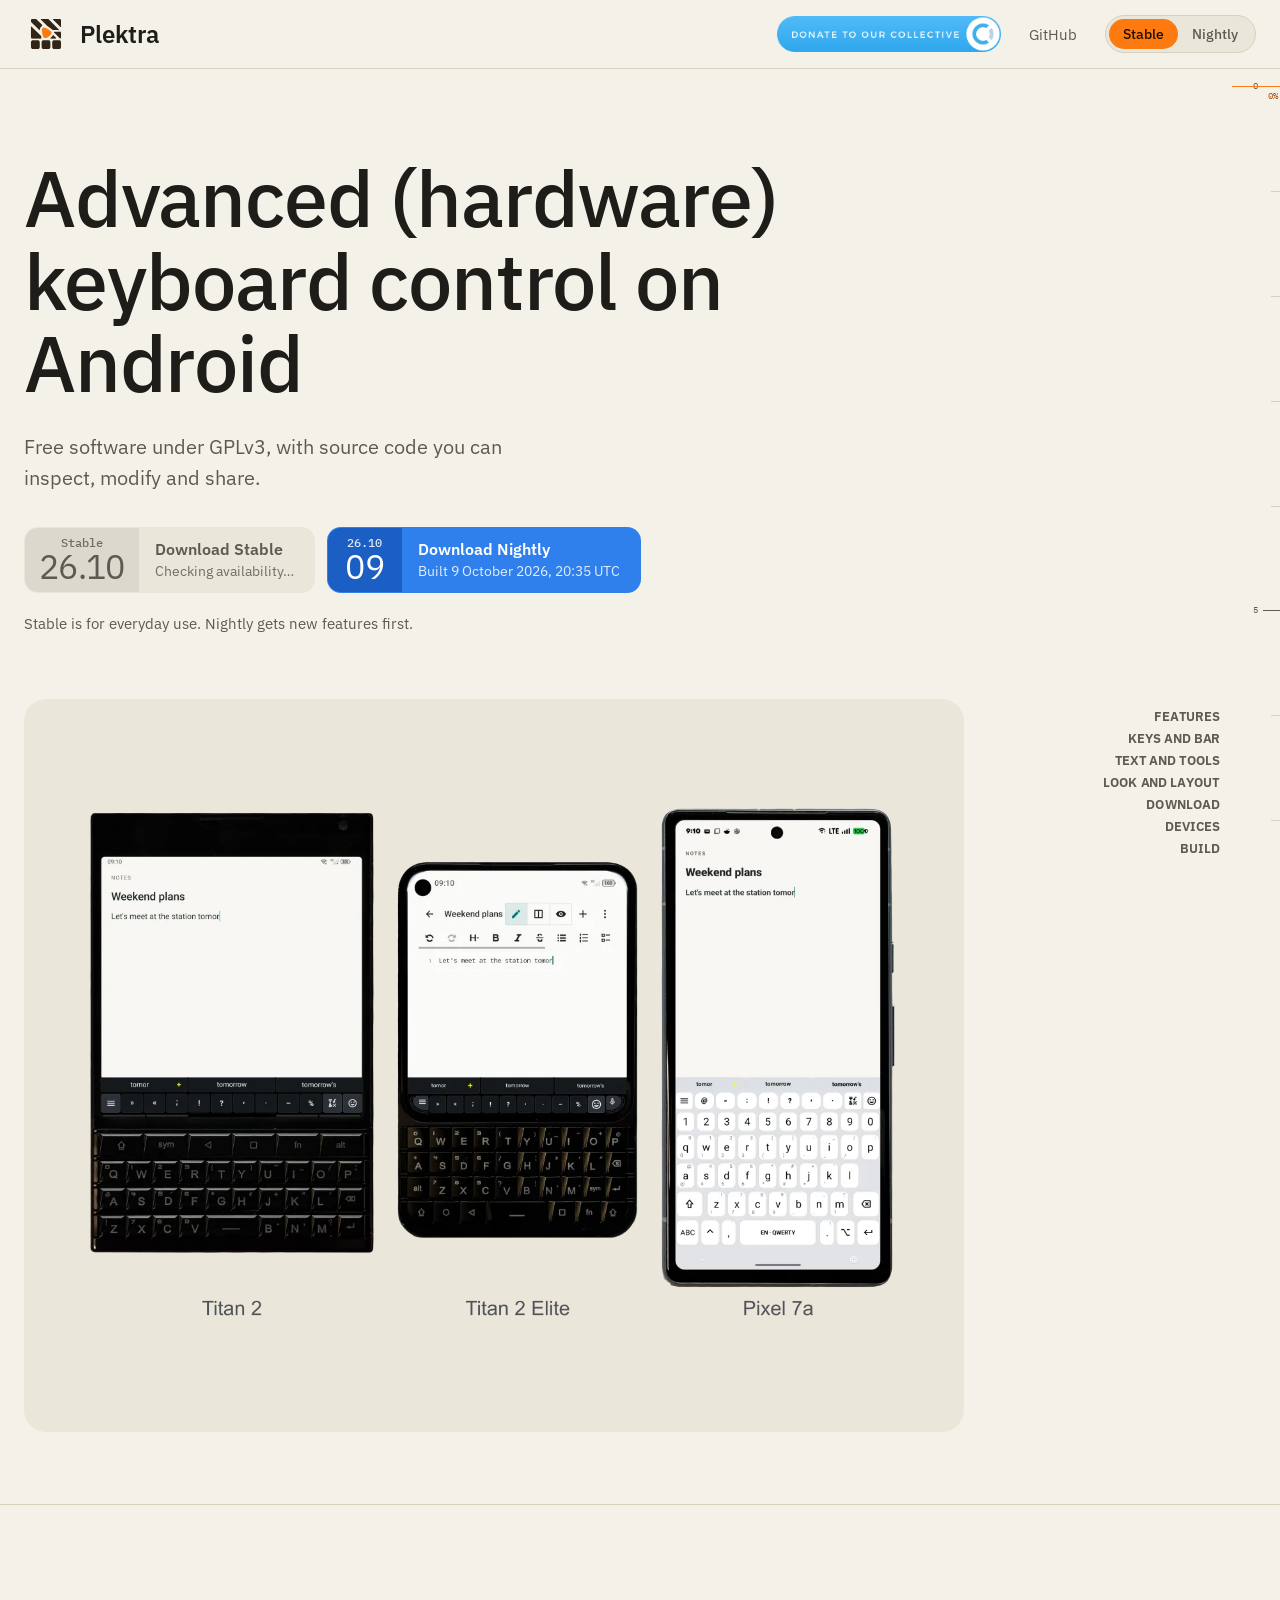
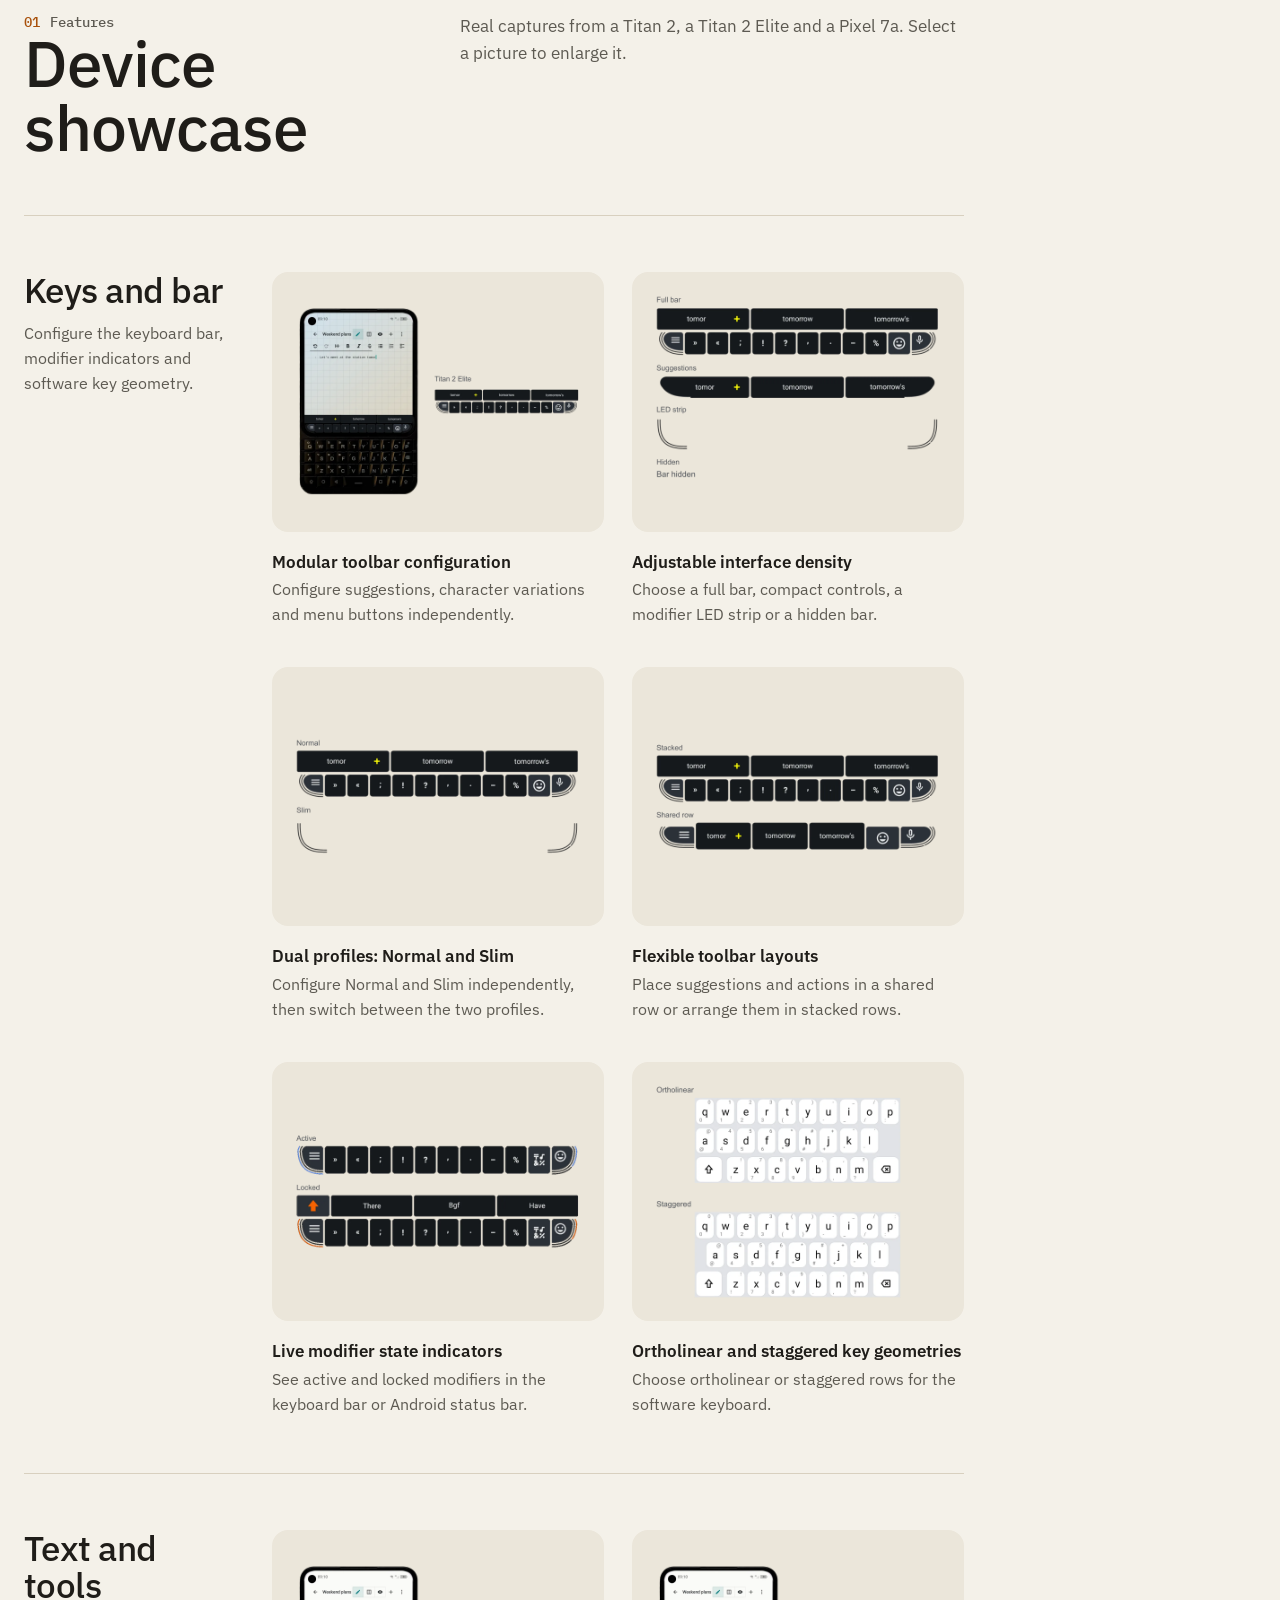
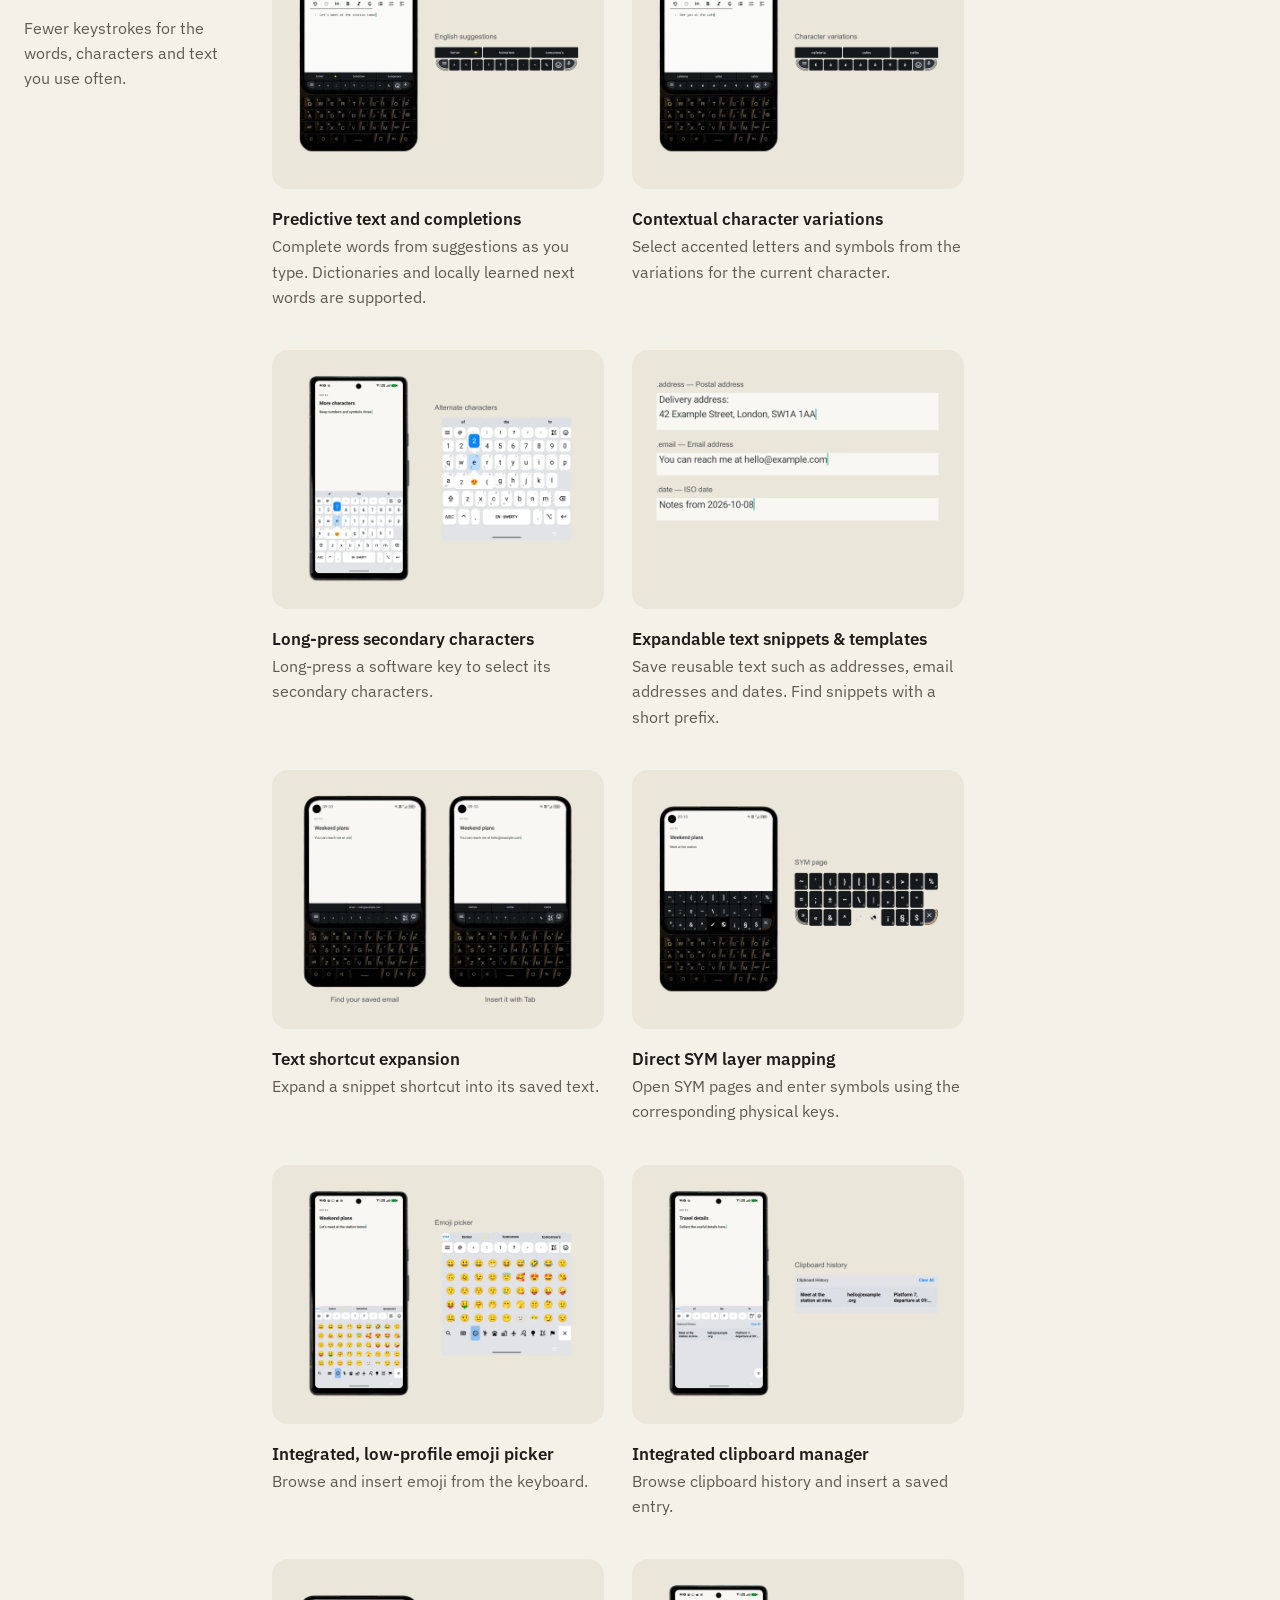
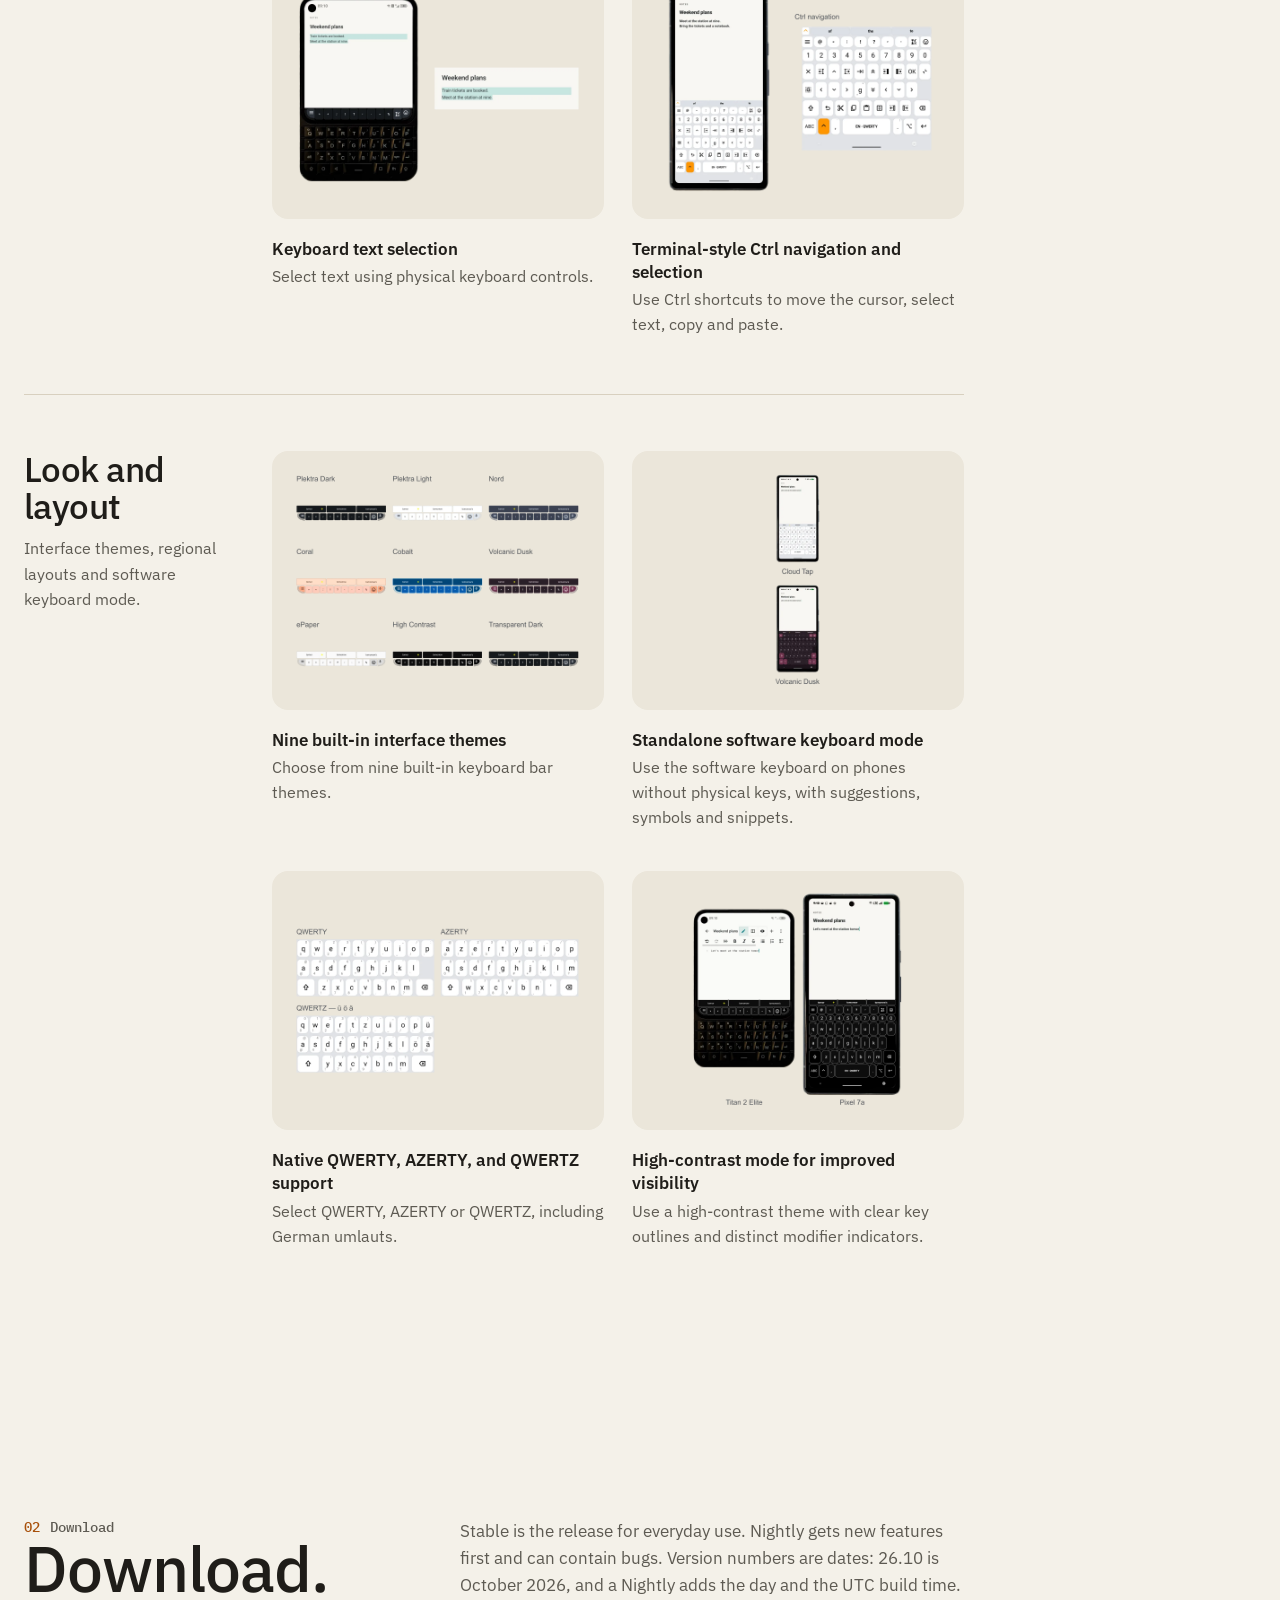
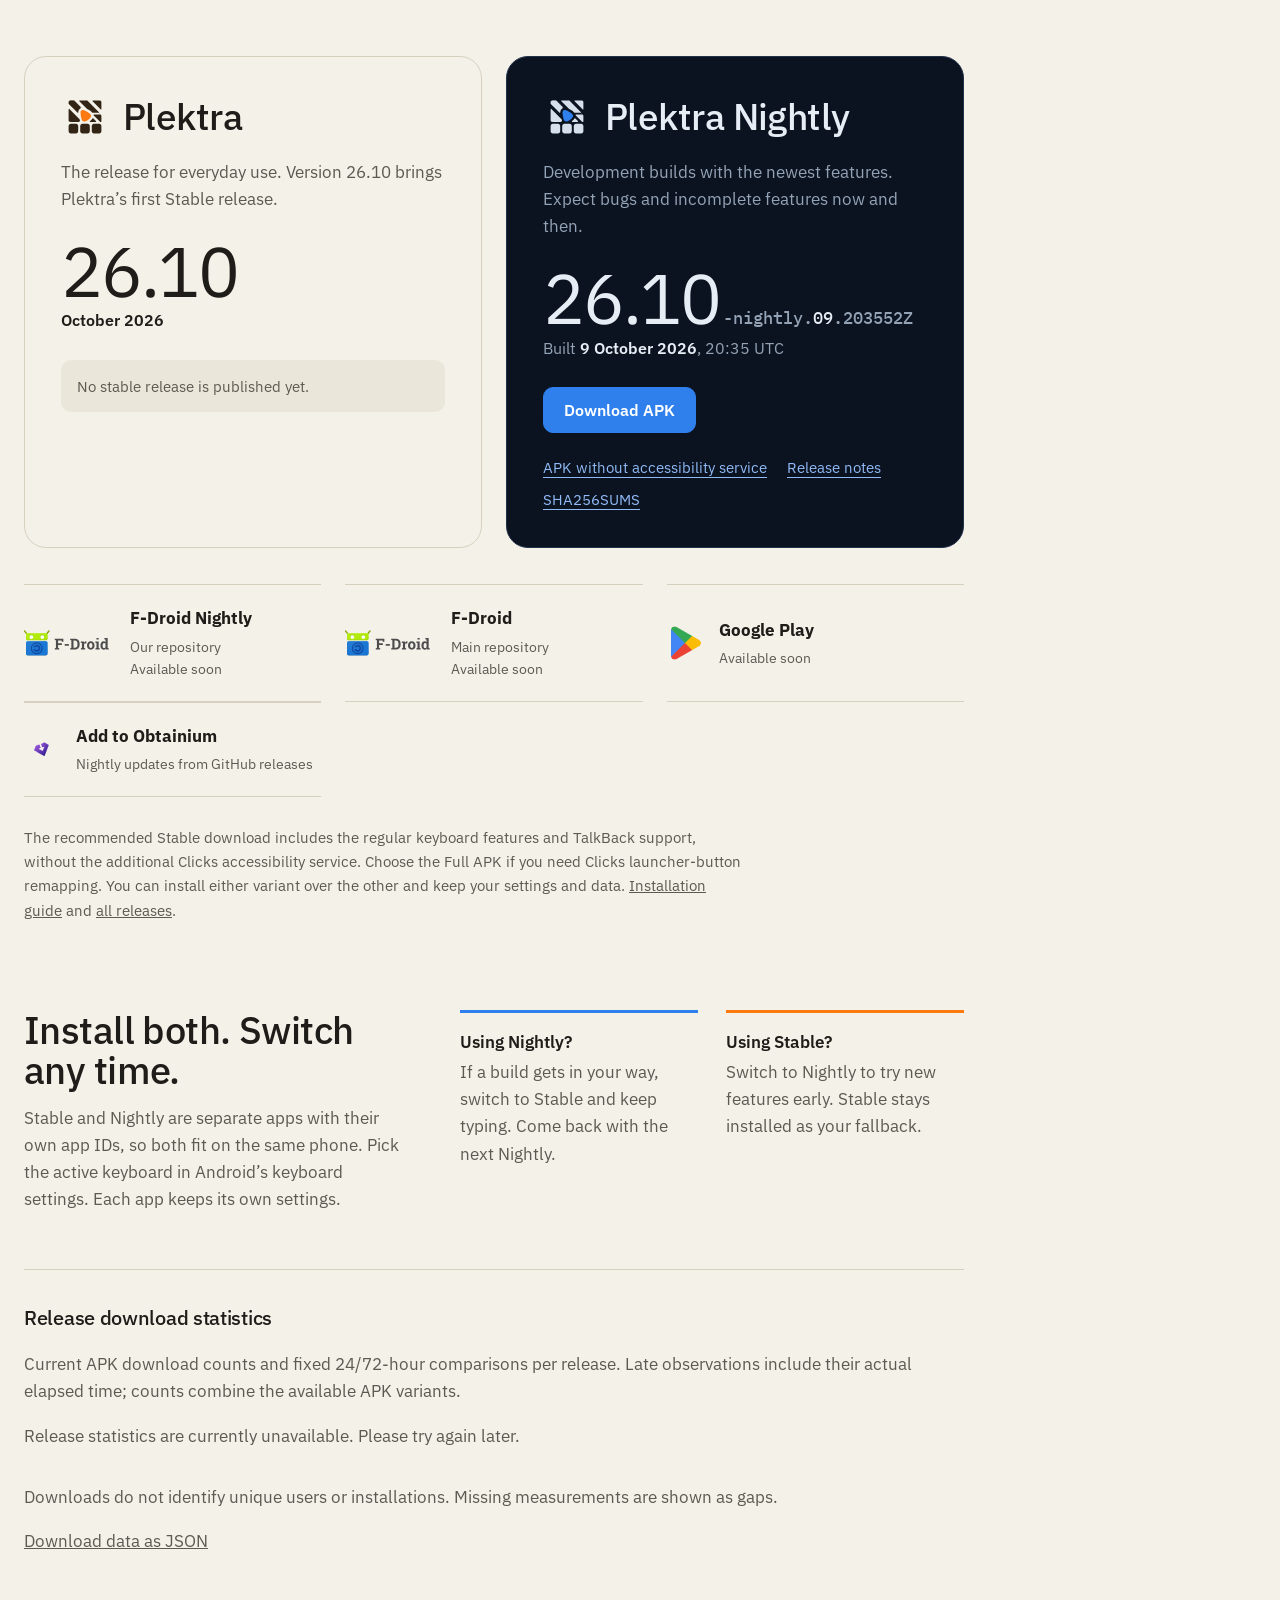
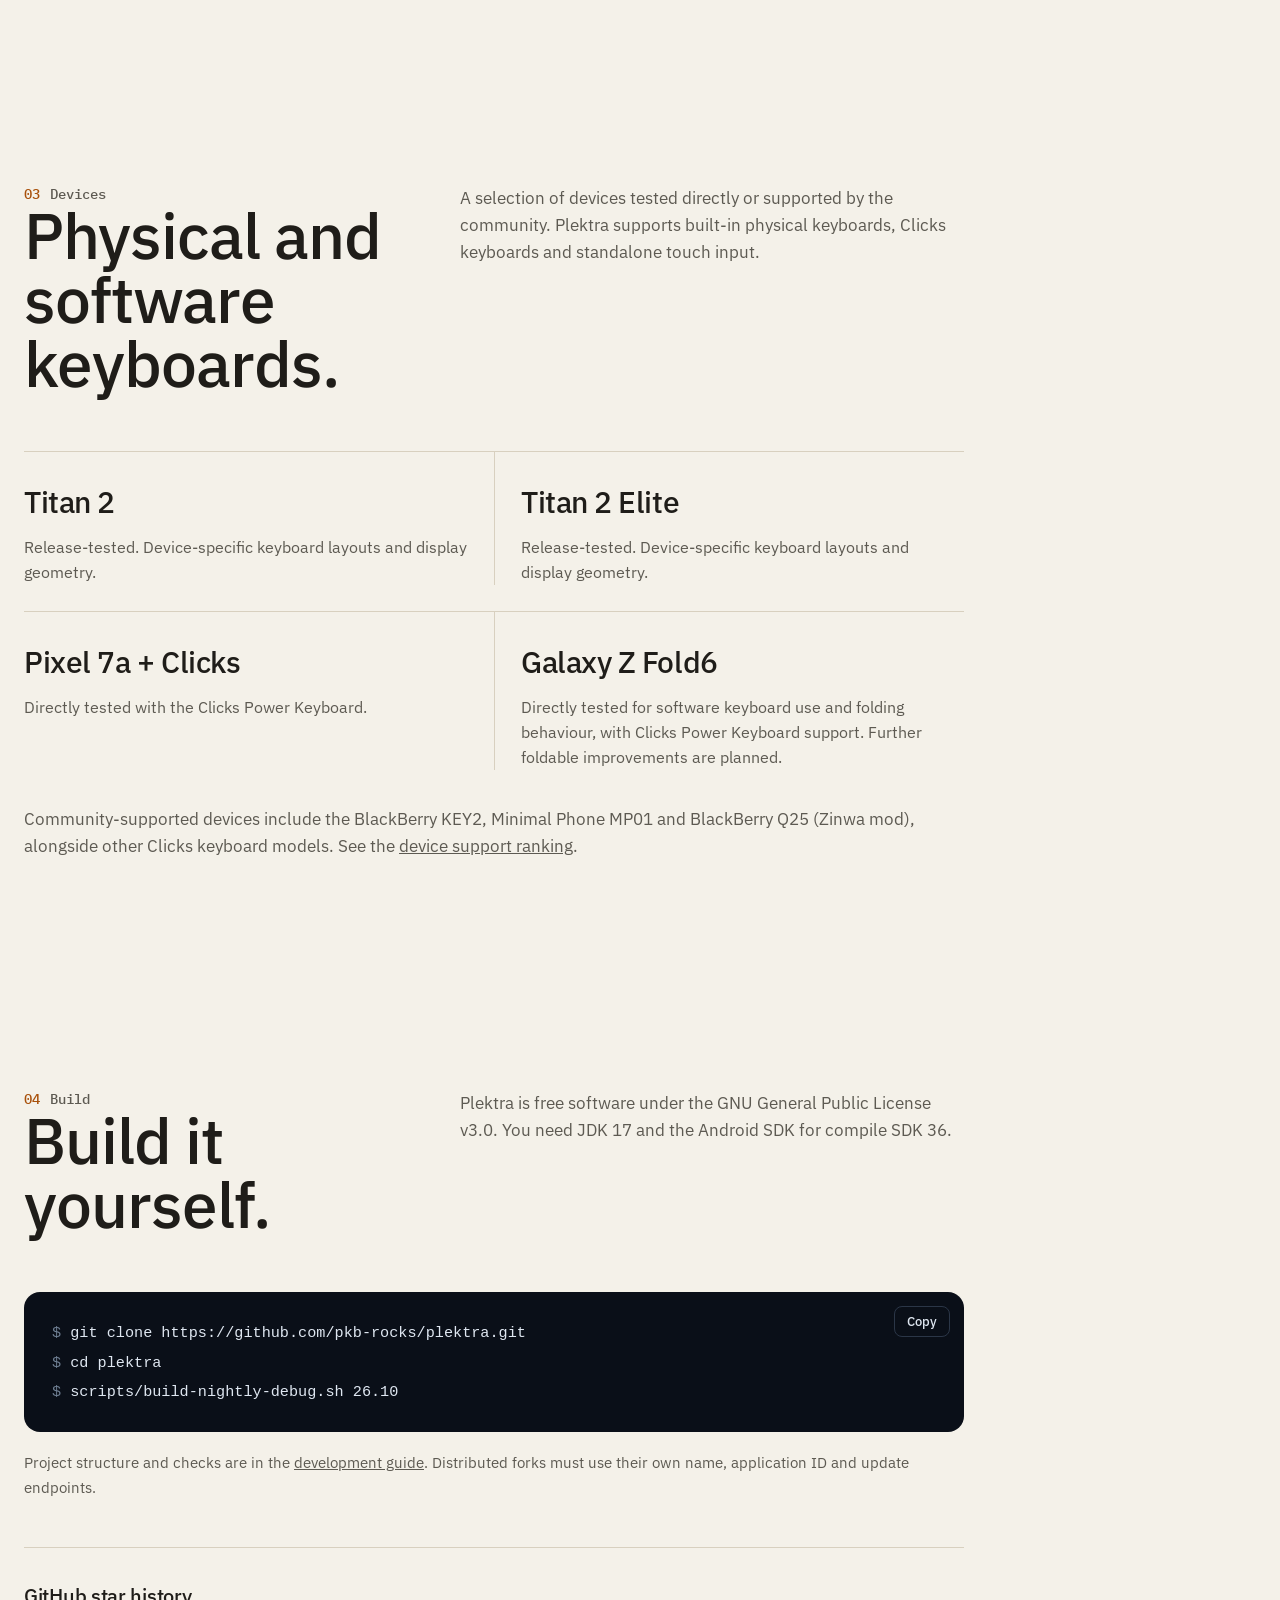
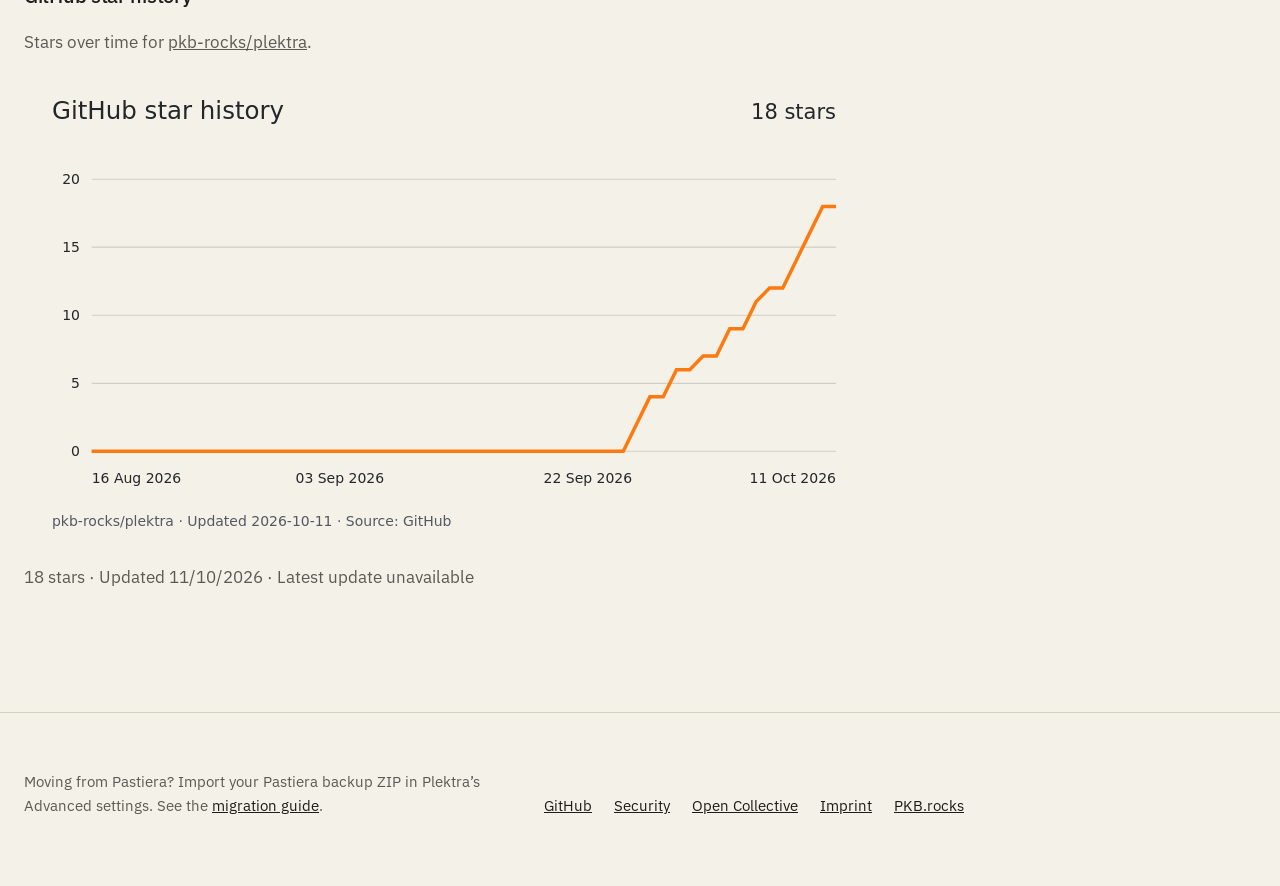
==== commit df873396: "feat(downloads): recommend reduced APK for Stable releases" ====
--- a/index.html
+++ b/index.html
@@ -475,14 +475,14 @@
           <div class="actions" data-reveal>
             <a class="dl stable pending" data-dl="stable" role="link" aria-disabled="true">
               <span class="tile"><small>Stable</small><strong data-dl-tile>26.10</strong></span>
-              <span class="label"><b>Download Stable</b><span data-dl-sub>Planned for 26.10</span></span>
+              <span class="label"><b>Download Stable</b><span data-dl-sub>Checking availability…</span></span>
             </a>
             <a class="dl nightly" href="/plektra/download/nightly/" data-dl="nightly">
               <span class="tile"><small data-dl-small>26.10</small><strong data-dl-tile>09</strong></span>
               <span class="label"><b>Download Nightly</b><span data-dl-sub>Built 9 October 2026, 20:35 UTC</span></span>
             </a>
           </div>
-          <p class="hero-meta" data-hero-meta data-reveal>Stable is planned for 26.10. Until then, Nightly is the newest build.</p>
+          <p class="hero-meta" data-hero-meta data-reveal>Stable is for everyday use. Nightly gets new features first.</p>
         </div>
         <div class="hero-shot" data-reveal>
           <img src="/plektra/assets/shots/stable/01-devices.webp?v=aea11b4e67b4" data-shot="01-devices" width="1320" height="996"
@@ -627,14 +627,14 @@
                 <img src="/plektra/assets/logo-stable.svg" alt="" width="48" height="48">
                 <h3>Plektra</h3>
               </header>
-              <p class="desc">The stable release. New versions follow the calendar, starting with 26.10.</p>
+              <p class="desc">The release for everyday use. Version 26.10 brings Plektra’s first Stable release.</p>
               <p class="calver" data-calver><span class="ym">26.10</span></p>
-              <p class="calver-date" data-calver-date>Planned for <strong>October 2026</strong></p>
+              <p class="calver-date" data-calver-date><strong>October 2026</strong></p>
               <p class="planned" data-when-missing>No stable release is published yet.</p>
               <div data-when-available hidden>
-                <a class="btn primary" href="/plektra/download/stable/">Download APK</a>
+                <a class="btn primary" href="/plektra/download/stable/" data-apk-variant="no-accessibility">Download Plektra</a>
                 <div class="links">
-                  <a href="/plektra/download/stable/?variant=no-accessibility">APK without accessibility service</a>
+                  <a href="/plektra/download/stable/?variant=full" data-apk-variant="full">Full APK for Clicks launcher buttons</a>
                   <a href="/plektra/download/stable/?to=notes">Release notes</a>
                   <a href="/plektra/download/stable/?to=checksums">SHA256SUMS</a>
                 </div>
@@ -653,7 +653,7 @@
               <div data-when-available>
                 <a class="btn primary" href="/plektra/download/nightly/">Download APK</a>
                 <div class="links">
-                  <a href="/plektra/download/nightly/?variant=no-accessibility">APK without accessibility service</a>
+                  <a href="/plektra/download/nightly/?variant=no-accessibility" data-apk-variant="no-accessibility">APK without accessibility service</a>
                   <a href="/plektra/download/nightly/?to=notes">Release notes</a>
                   <a href="/plektra/download/nightly/?to=checksums">SHA256SUMS</a>
                 </div>
@@ -680,7 +680,7 @@
             </a>
           </div>
 
-          <p class="variant-note" data-reveal>The full APK includes the Clicks accessibility service for launcher-button remapping. The APK without it keeps every other keyboard feature, including TalkBack support. Both variants are the same app and replace each other. <a href="https://github.com/pkb-rocks/plektra/blob/main/docs/getting-started.md">Installation guide</a> and <a href="https://github.com/pkb-rocks/plektra/releases">all releases</a>.</p>
+          <p class="variant-note" data-reveal>The recommended Stable download includes the regular keyboard features and TalkBack support, without the additional Clicks accessibility service. Choose the Full APK if you need Clicks launcher-button remapping. You can install either variant over the other and keep your settings and data. <a href="https://github.com/pkb-rocks/plektra/blob/main/docs/getting-started.md">Installation guide</a> and <a href="https://github.com/pkb-rocks/plektra/releases">all releases</a>.</p>
 
           <div class="both" data-reveal>
             <div>
@@ -820,7 +820,10 @@
           nightlyButton.querySelector("[data-dl-sub]").textContent = `Built ${Number(nightly.dd)} ${nightly.month} ${nightly.year}, ${nightly.hh}:${nightly.min} UTC`;
         }
         if (stable) meta.textContent = `Stable ${stable.base} is the release for everyday use. Nightly gets new features first.`;
-        else if (state.stable === null) meta.textContent = "Stable is planned for 26.10. Until then, Nightly is the newest build.";
+        else if (state.stable === null) {
+          stableButton.querySelector("[data-dl-sub]").textContent = "Not published yet";
+          meta.textContent = "The first Stable release will appear here when it is published. Nightly is available now.";
+        }
       }
 
       function renderCard(channel, release) {
@@ -838,7 +841,9 @@
           calver.innerHTML = `<span class="ym">${version.base}</span>${version.patch ? `<span class="rest">.<b>${version.patch}</b></span>` : ""}`;
           date.innerHTML = `<strong>${version.month} ${version.year}</strong>, released ${formatDate(release.published_at)}`;
         }
-        card.querySelector('[href$="variant=no-accessibility"]').hidden = !findAsset(release, "no-accessibility");
+        for (const link of card.querySelectorAll("[data-apk-variant]")) {
+          link.hidden = !findAsset(release, link.dataset.apkVariant);
+        }
       }
 
       function applyChannel(channel, save) {
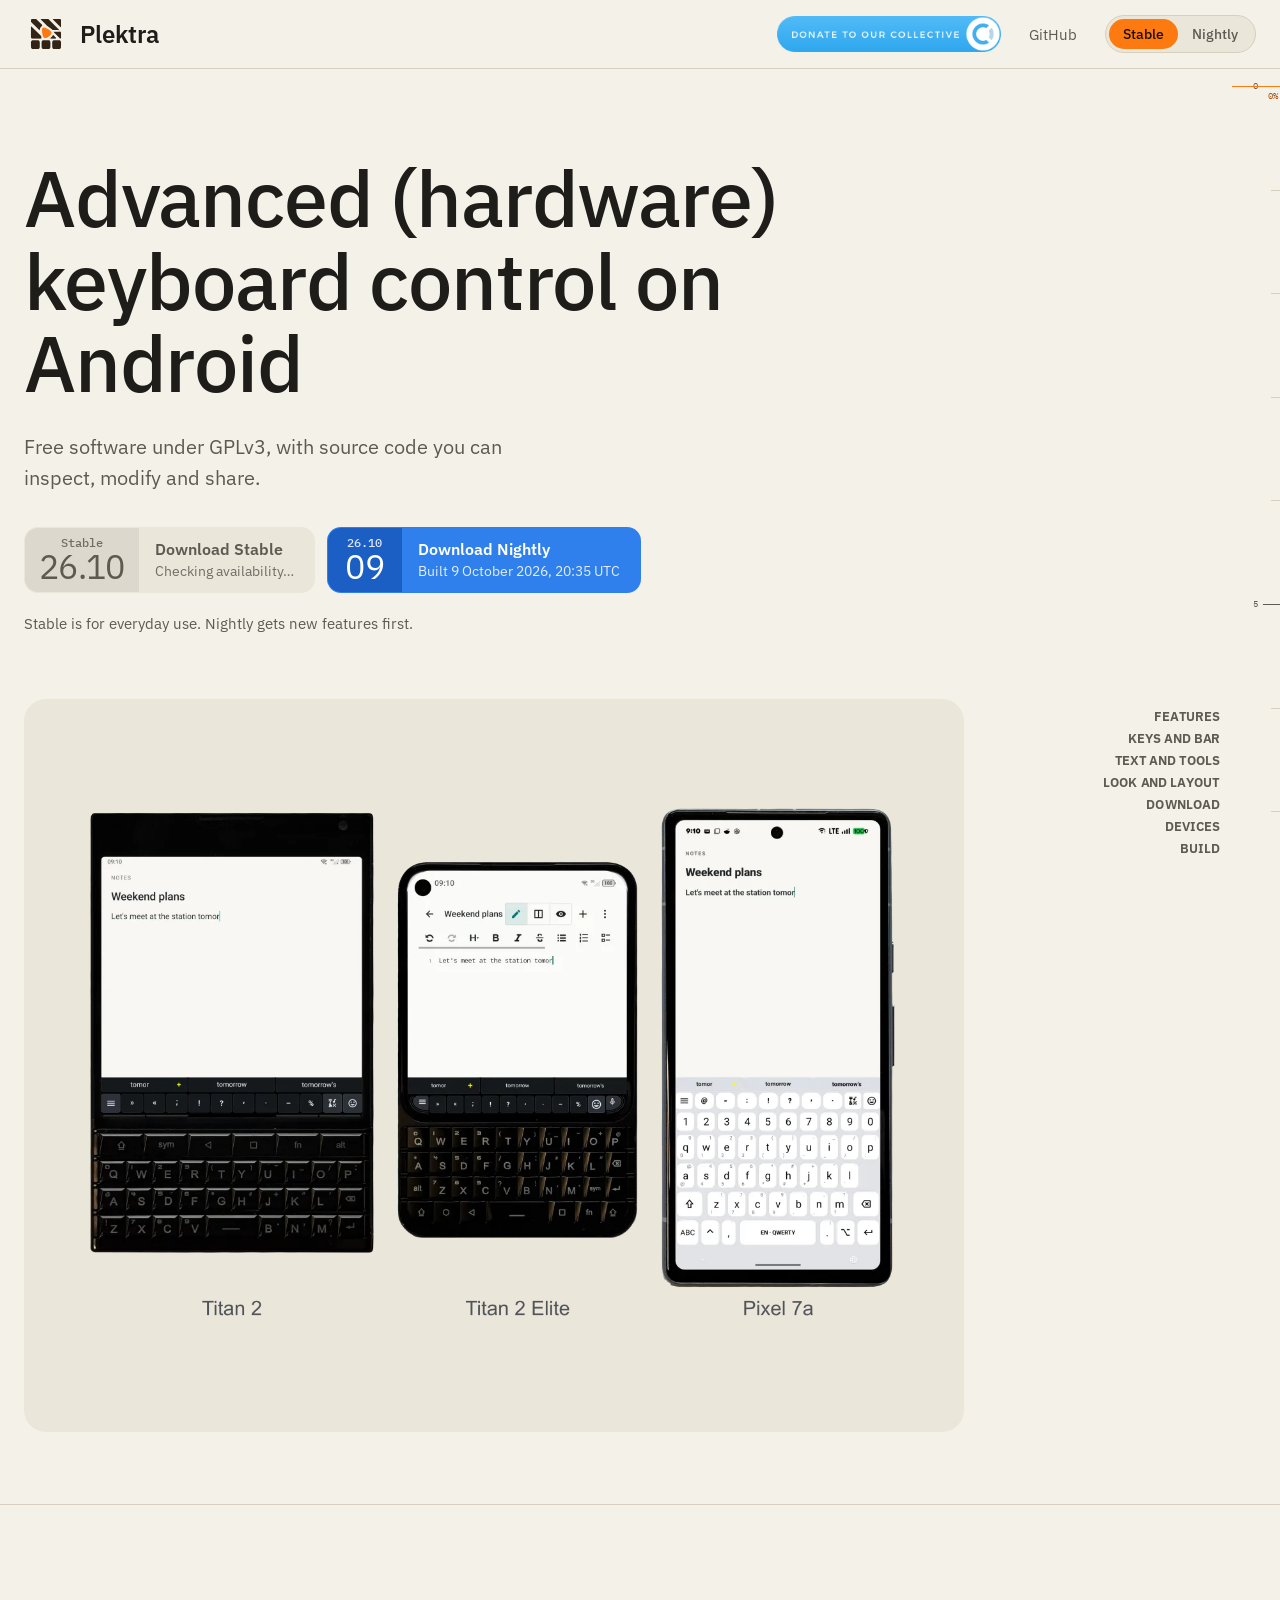
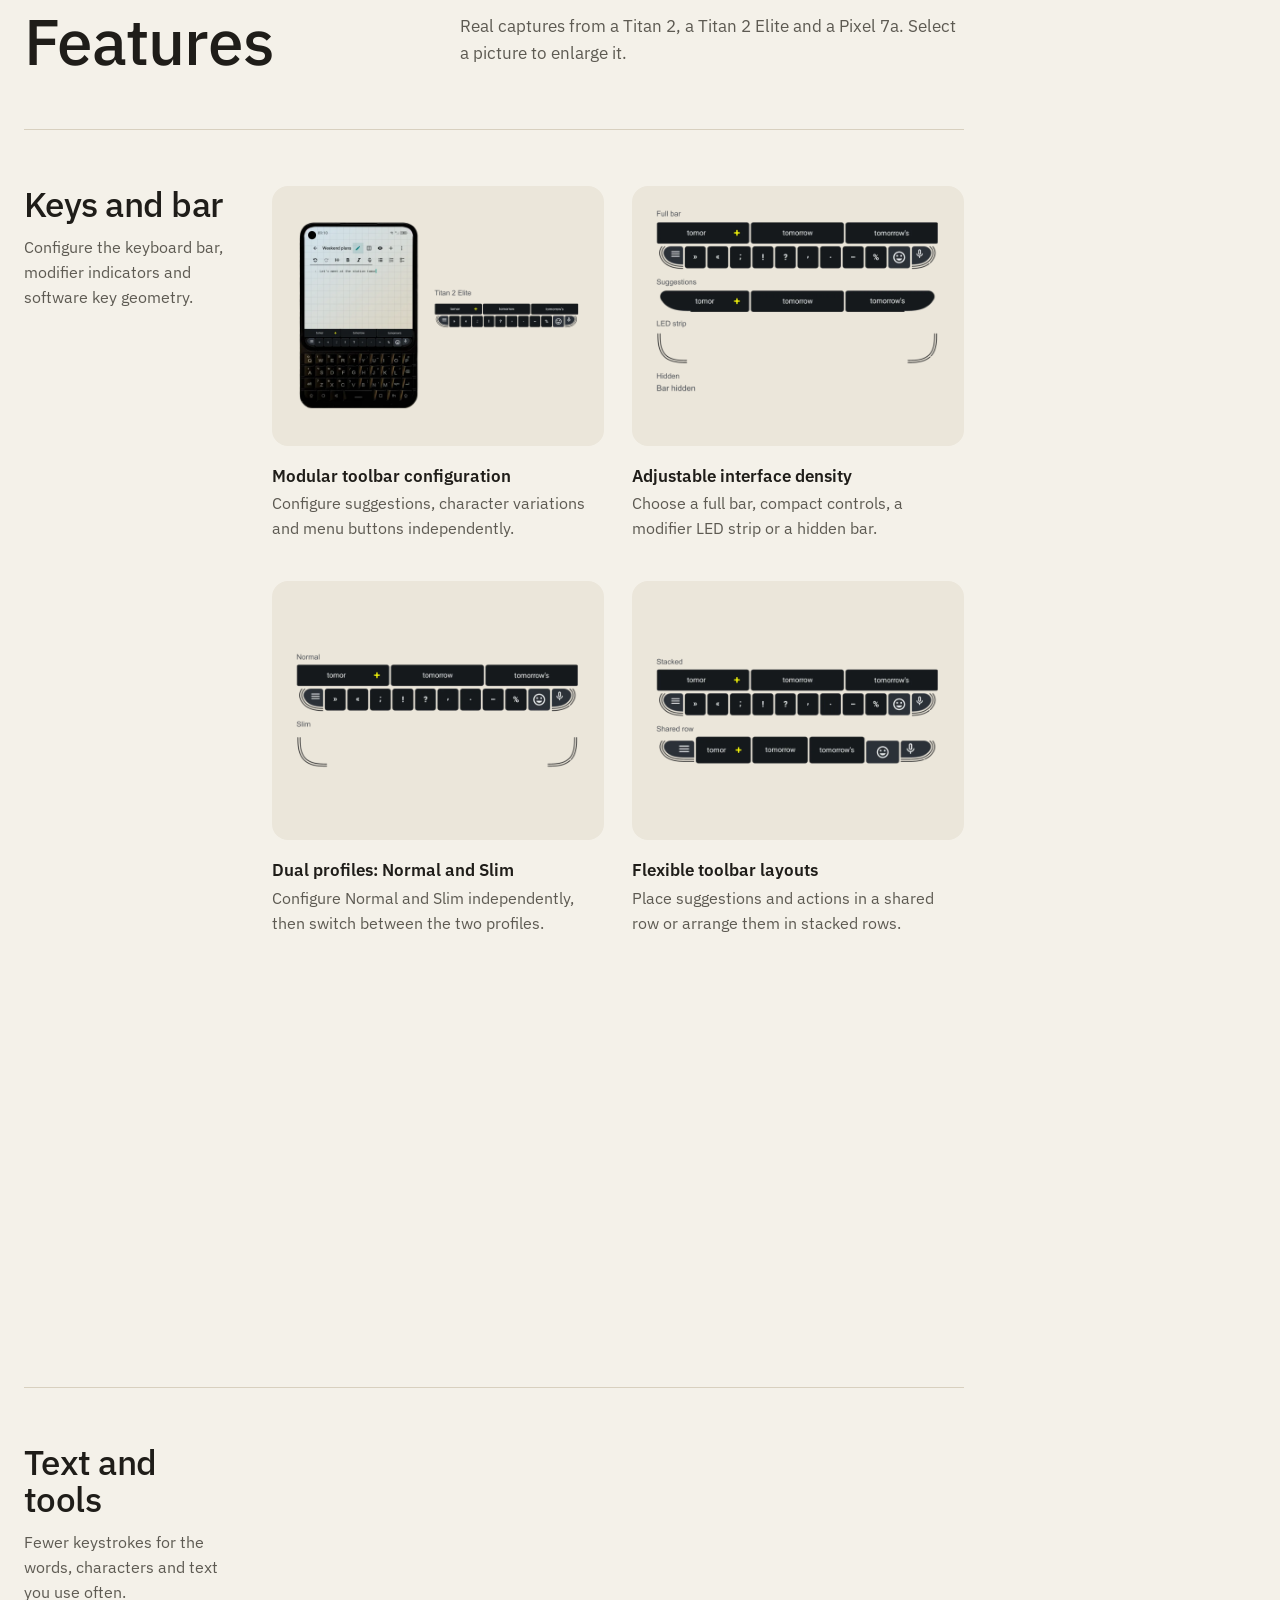
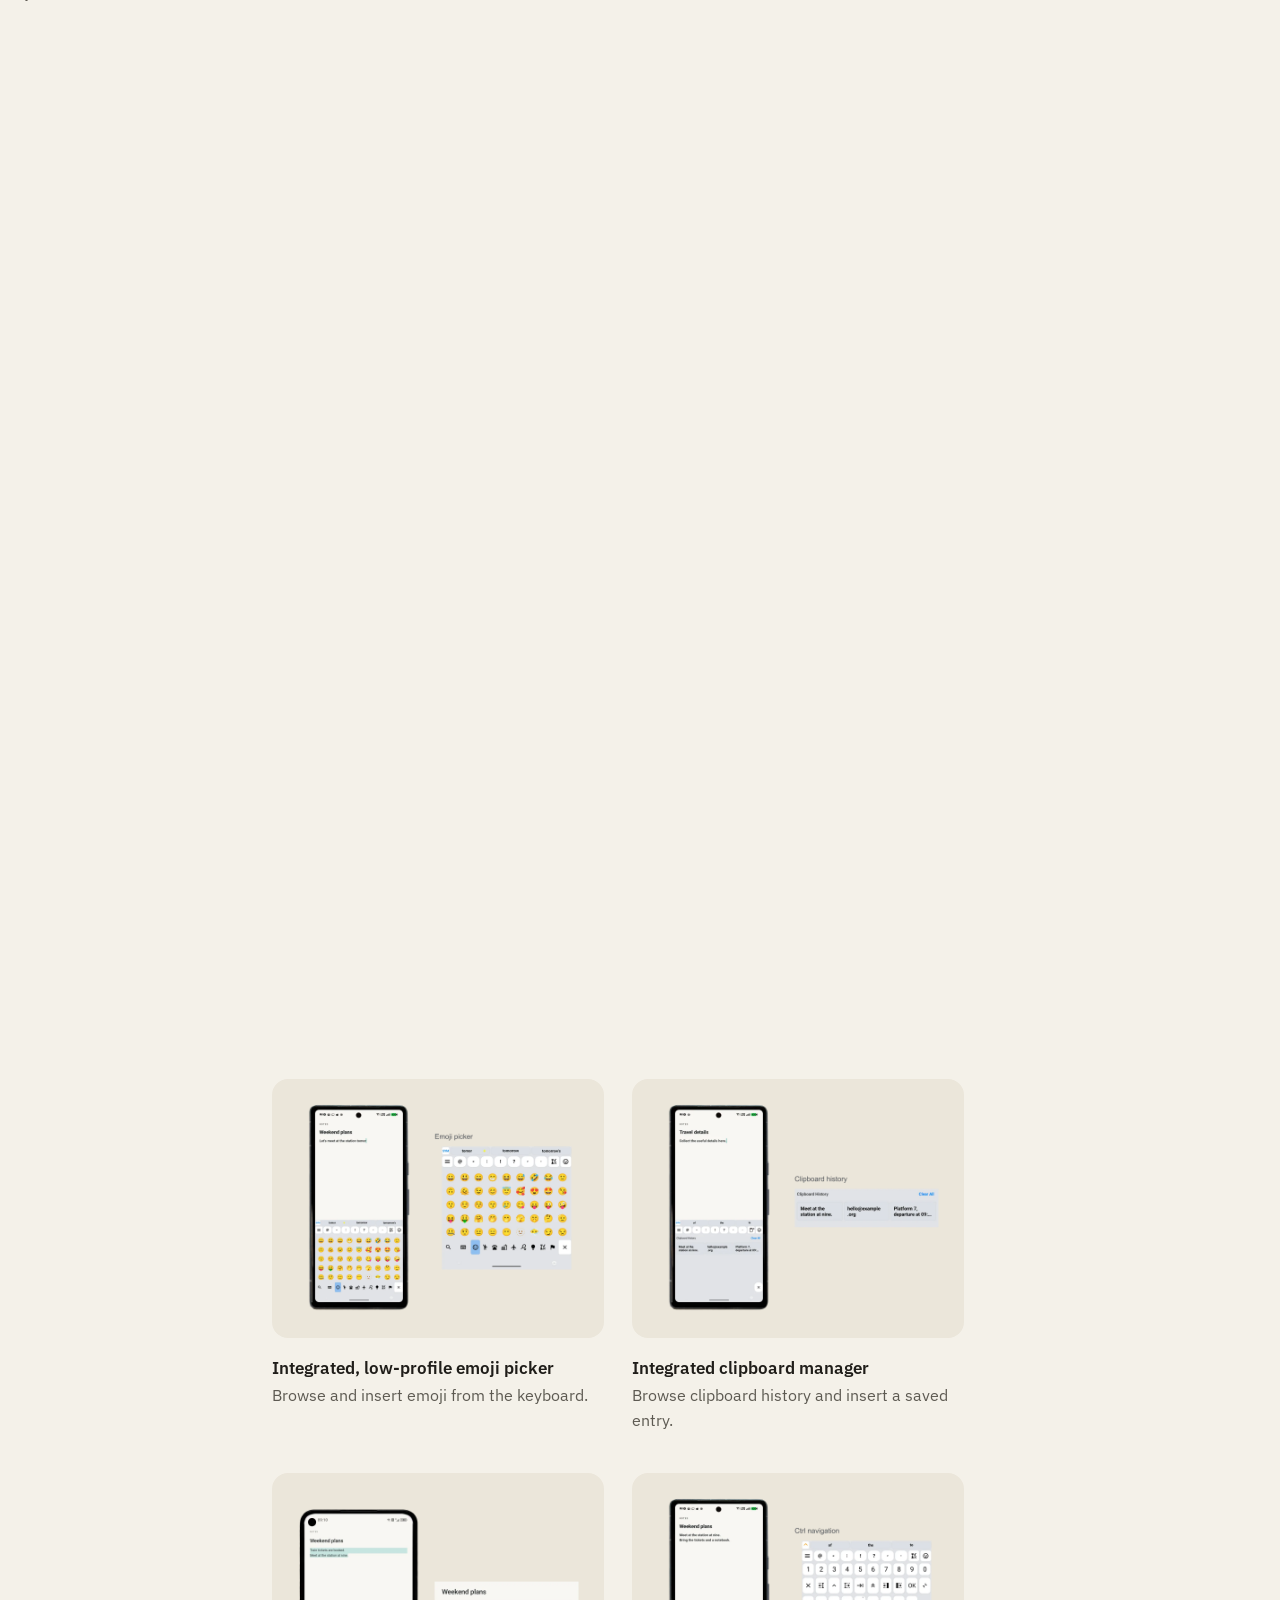
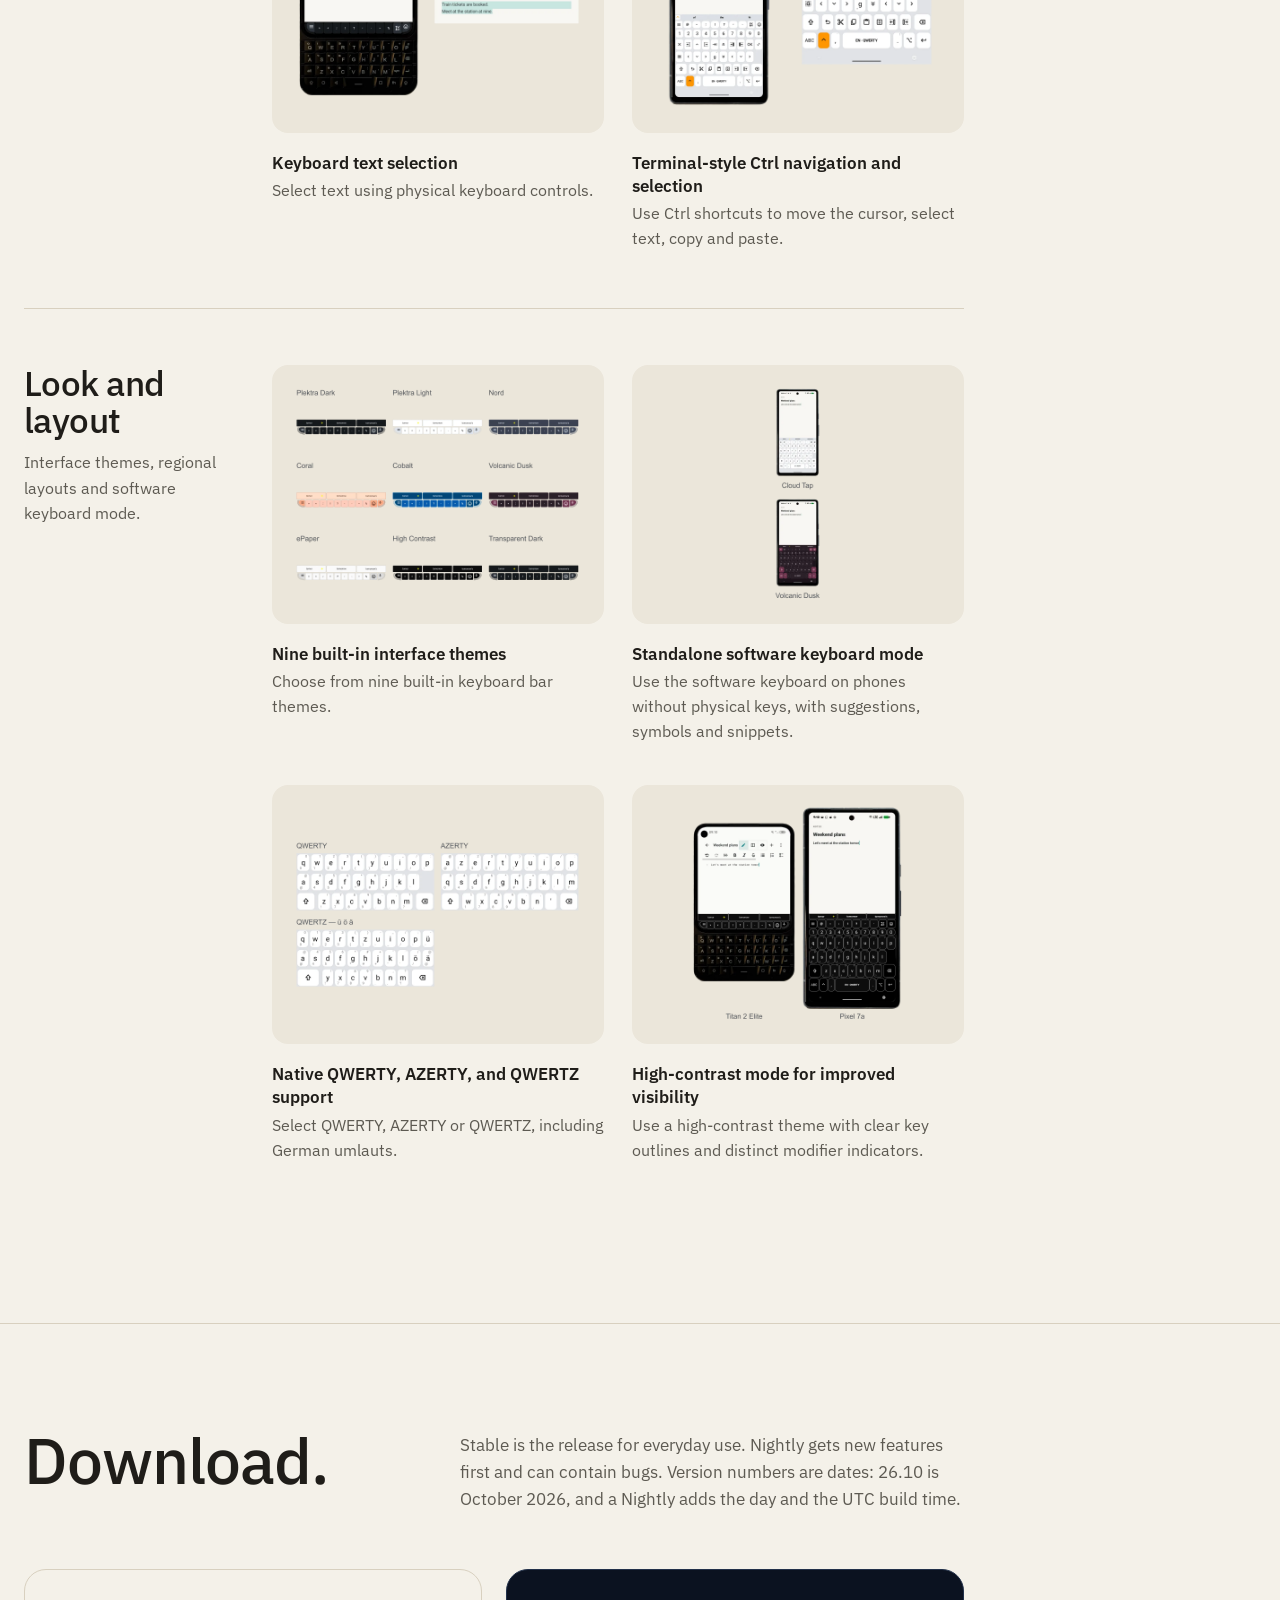
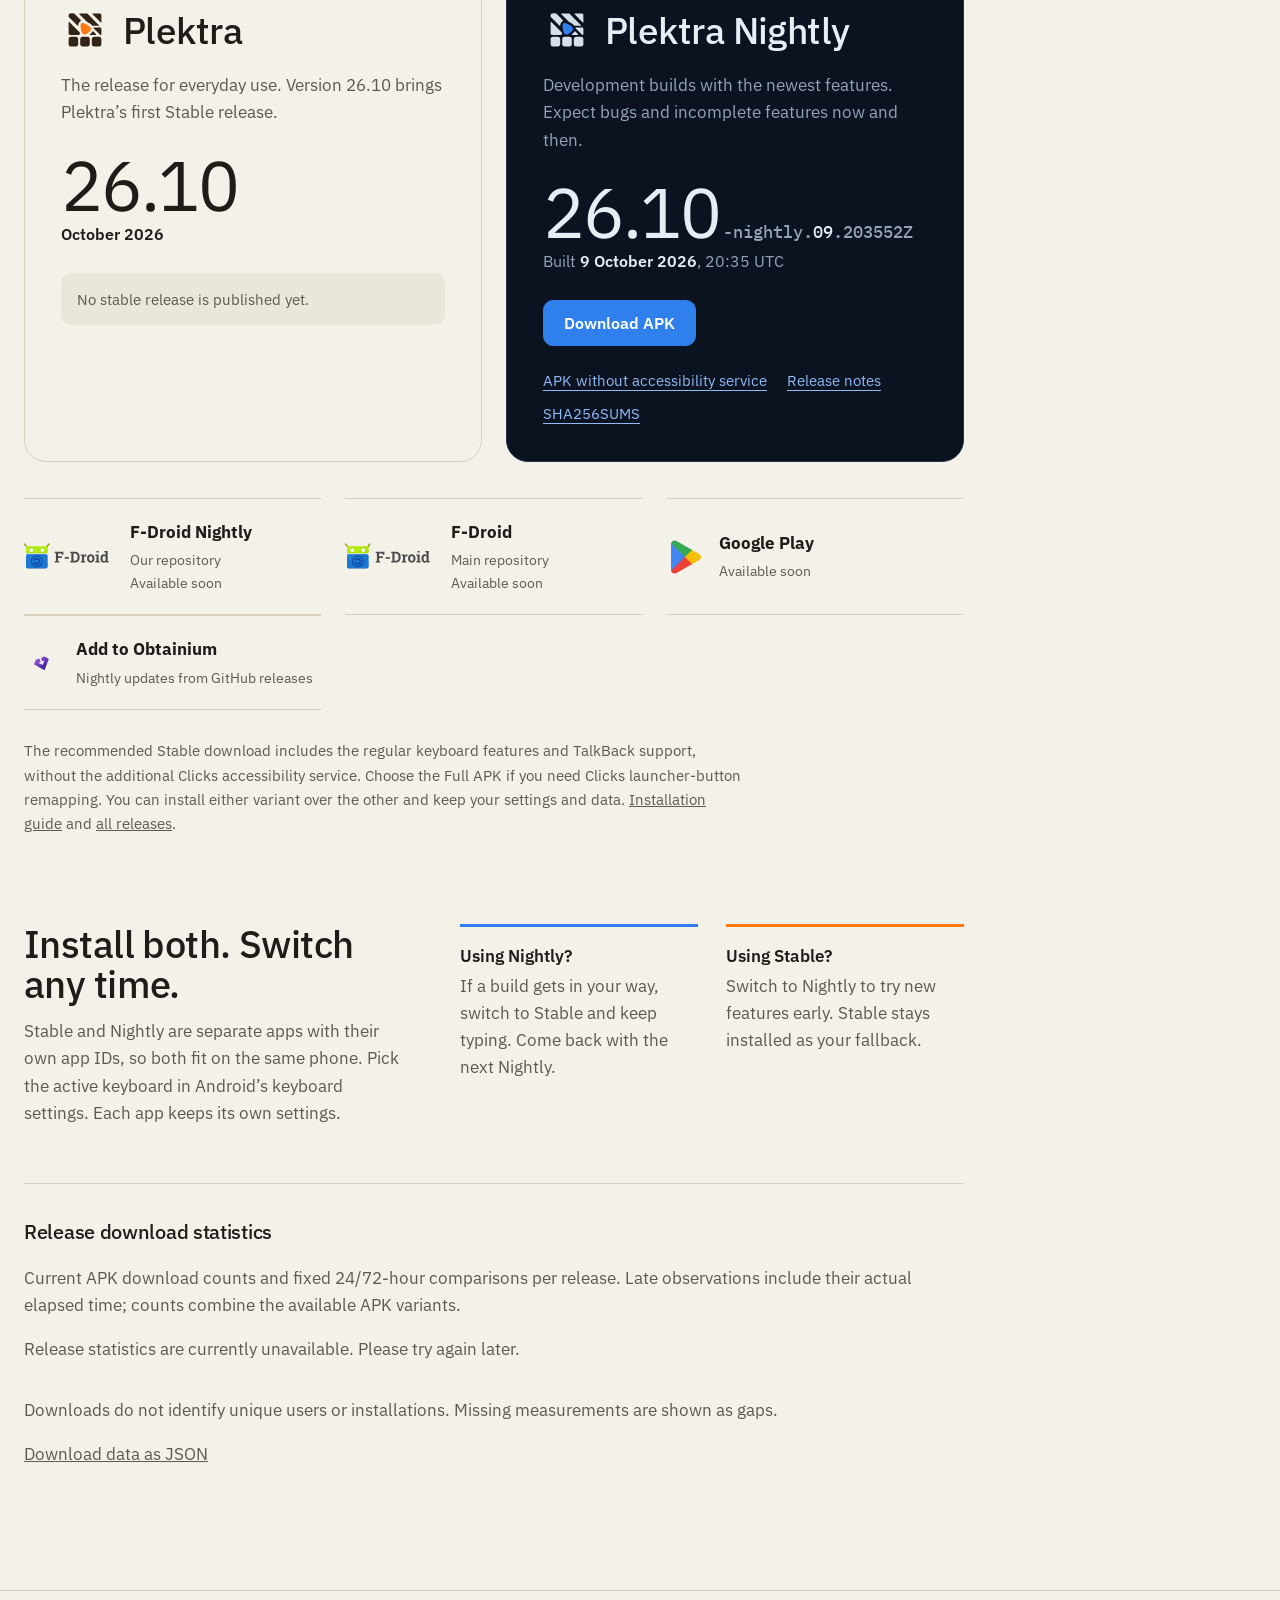
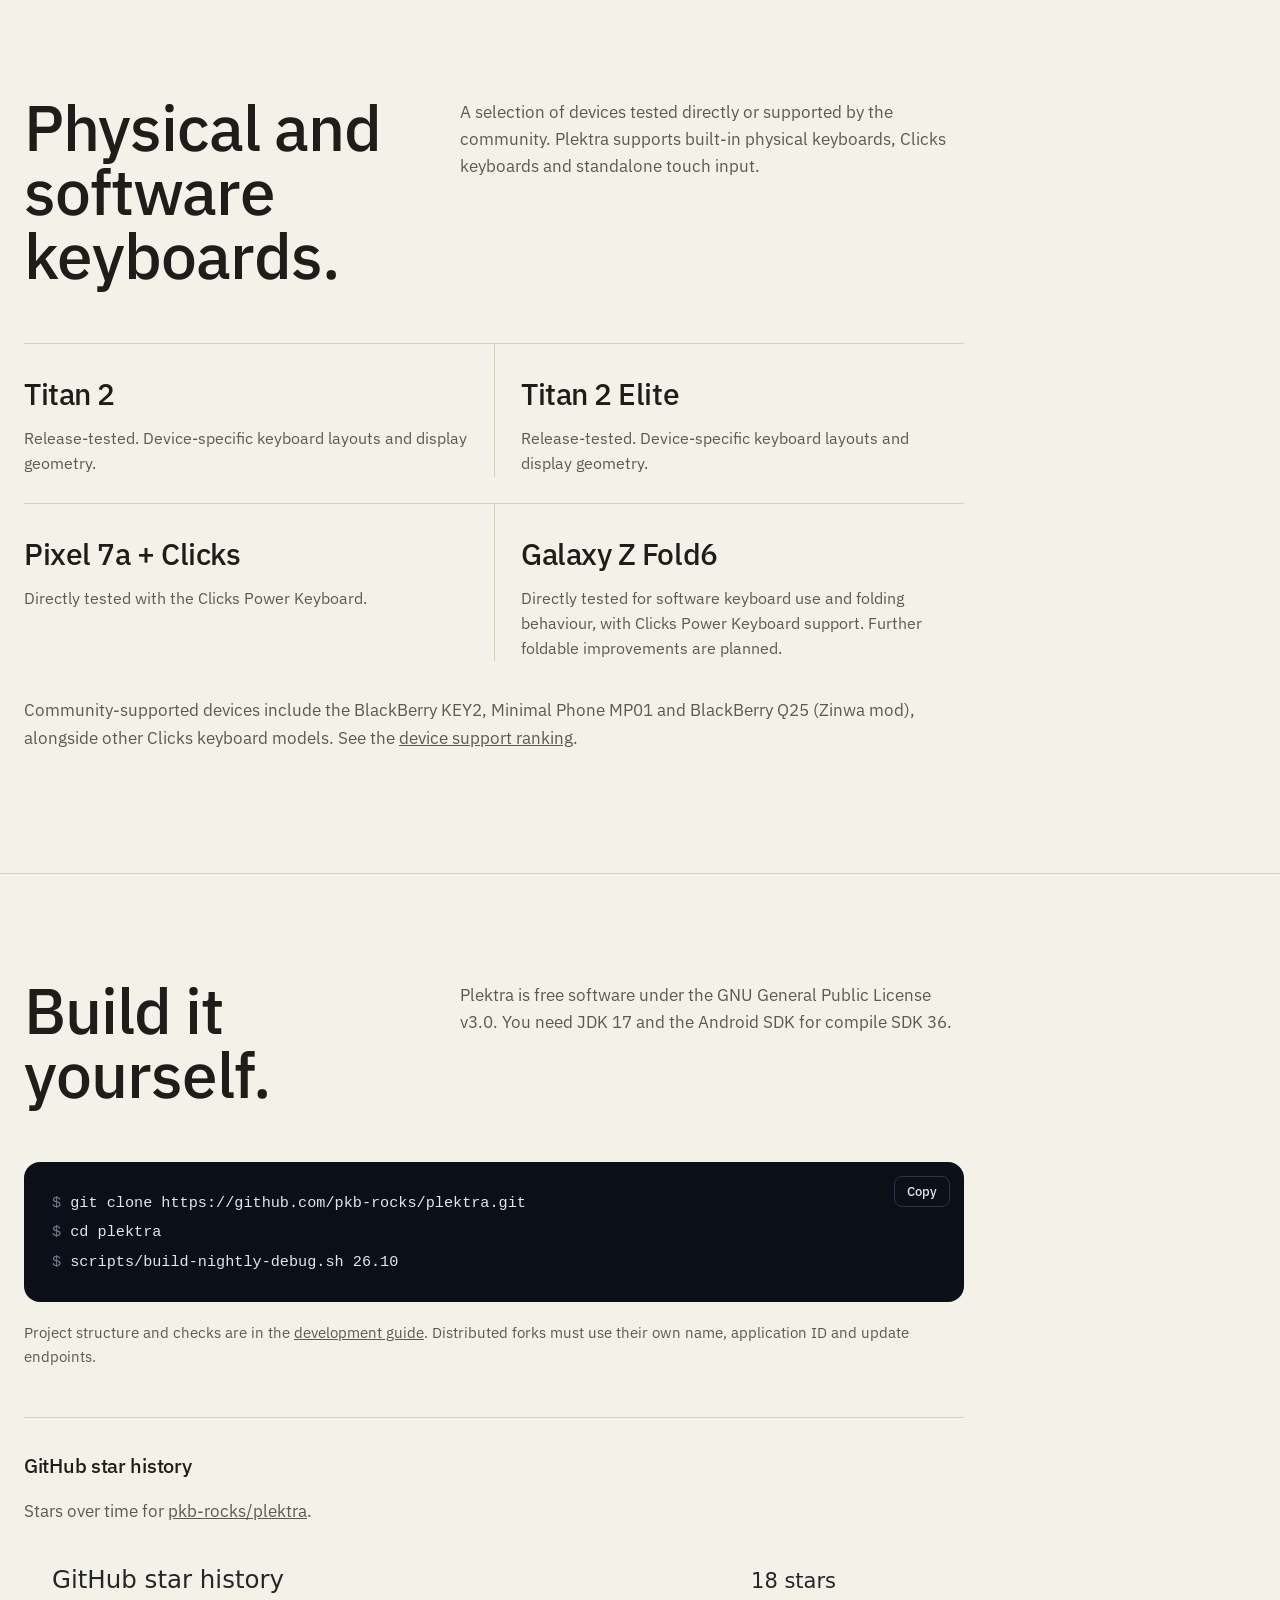
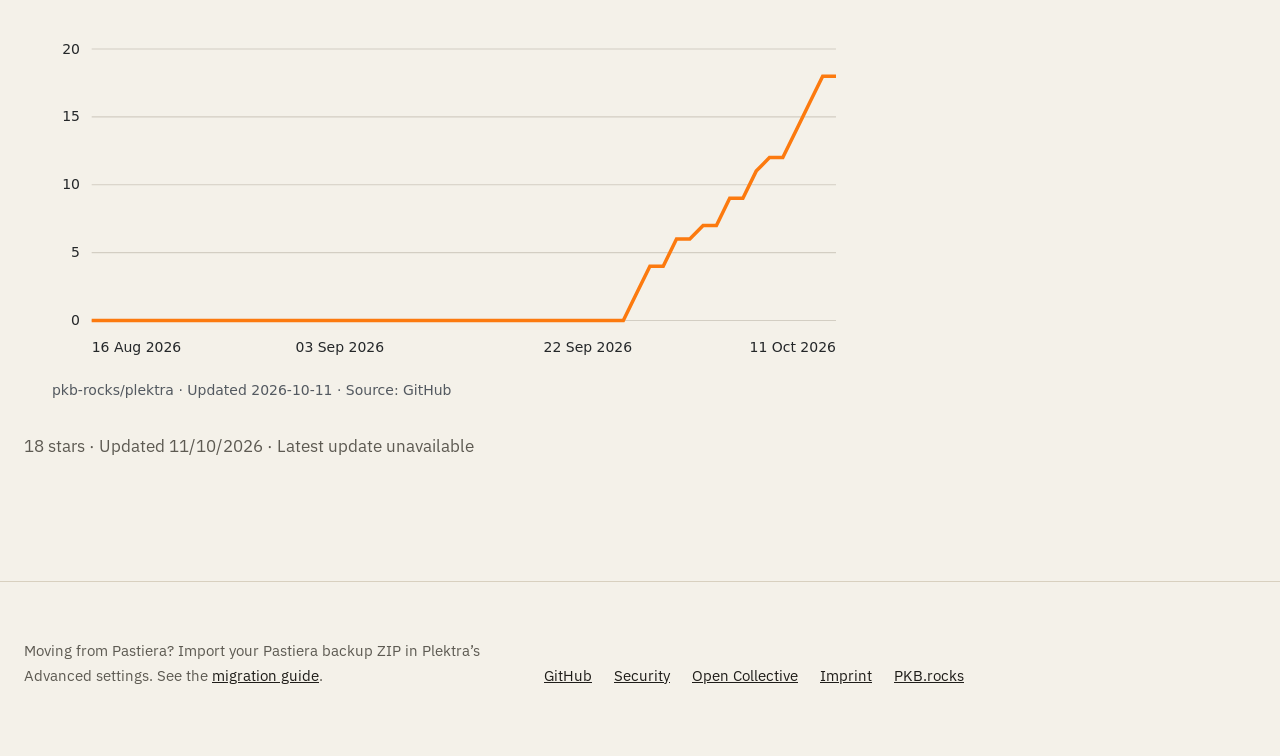
==== commit e59b5b55: "style: remove section numbering and reveal blur" ====
--- a/index.html
+++ b/index.html
@@ -116,7 +116,6 @@
         text-decoration: none;
         white-space: nowrap;
       }
-      .toc a span { margin-right: 8px; font: 500 .8rem var(--mono); }
       .toc .sub a { font-size: .86rem; }
       .toc .sub + li:not(.sub) { margin-left: 6px; }
       .toc a:hover { color: var(--text); }
@@ -371,20 +370,15 @@
       .calver-date { margin: 0 0 26px; font-size: .98rem; color: var(--muted); }
       .calver-date strong { color: var(--text); font-weight: 600; }
 
-      /* Section labels */
-      .label-row { display: flex; gap: 10px; margin-bottom: 18px; font: 500 .85rem var(--mono); color: var(--muted); }
-      .label-row span:first-child { color: var(--accent-text); }
-      /* Scroll reveal, modelled on the reference: fade, rise 28px and unblur once. */
+      /* Scroll reveal: fade and rise 28px once. */
       .reveal-on [data-reveal] {
         opacity: 0;
         transform: translateY(28px);
-        filter: blur(8px);
         transition:
           opacity .9s cubic-bezier(.215, .61, .355, 1) var(--delay, 0s),
-          transform .9s cubic-bezier(.215, .61, .355, 1) var(--delay, 0s),
-          filter .9s cubic-bezier(.215, .61, .355, 1) var(--delay, 0s);
-      }
-      .reveal-on [data-reveal].is-in { opacity: 1; transform: none; filter: none; }
+          transform .9s cubic-bezier(.215, .61, .355, 1) var(--delay, 0s);
+      }
+      .reveal-on [data-reveal].is-in { opacity: 1; transform: none; }
       .rule { height: 1px; background: var(--line); transform-origin: left; }
       .reveal-on .rule { transform: scaleX(0); transition: transform .7s cubic-bezier(.45, 0, .2, 1); }
       .reveal-on .rule.is-in { transform: scaleX(1); }
@@ -454,13 +448,13 @@
       <nav class="toc" aria-label="Contents">
         <div class="wrap">
           <ol>
-            <li><a href="#features"><span>01</span>Features</a></li>
+            <li><a href="#features">Features</a></li>
             <li class="sub"><a href="#keys">Keys and bar</a></li>
             <li class="sub"><a href="#text">Text and tools</a></li>
             <li class="sub"><a href="#look">Look and layout</a></li>
-            <li><a href="#download"><span>02</span>Download</a></li>
-            <li><a href="#devices"><span>03</span>Devices</a></li>
-            <li><a href="#build"><span>04</span>Build</a></li>
+            <li><a href="#download">Download</a></li>
+            <li><a href="#devices">Devices</a></li>
+            <li><a href="#build">Build</a></li>
           </ol>
         </div>
         <div class="toc-progress" data-toc-progress></div>
@@ -495,8 +489,7 @@
         <div class="wrap">
           <div class="section-head" data-reveal>
             <div>
-              <p class="label-row"><span>01</span><span>Features</span></p>
-              <h2>Device showcase</h2>
+              <h2>Features</h2>
             </div>
             <p>Real captures from a Titan 2, a Titan 2 Elite and a Pixel 7a. Select a picture to enlarge it.</p>
           </div>
@@ -615,7 +608,6 @@
         <div class="wrap">
           <div class="section-head" data-reveal>
             <div>
-              <p class="label-row"><span>02</span><span>Download</span></p>
               <h2>Download.</h2>
             </div>
             <p>Stable is the release for everyday use. Nightly gets new features first and can contain bugs. Version numbers are dates: 26.10 is October 2026, and a Nightly adds the day and the UTC build time.</p>
@@ -715,7 +707,6 @@
         <div class="wrap">
           <div class="section-head" data-reveal>
             <div>
-              <p class="label-row"><span>03</span><span>Devices</span></p>
               <h2>Physical and software keyboards.</h2>
             </div>
             <p>A selection of devices tested directly or supported by the community. Plektra supports built-in physical keyboards, Clicks keyboards and standalone touch input.</p>
@@ -735,7 +726,6 @@
         <div class="wrap">
           <div class="section-head" data-reveal>
             <div>
-              <p class="label-row"><span>04</span><span>Build</span></p>
               <h2>Build it yourself.</h2>
             </div>
             <p>Plektra is free software under the GNU General Public License v3.0. You need JDK 17 and the Android SDK for compile SDK 36.</p>
@@ -898,7 +888,7 @@
         for (const el of document.querySelectorAll("[data-reveal], .rule")) revealer.observe(el);
       }
 
-      import("/plektra/assets/contents.js?v=8d8e473fc07f");
+      import("/plektra/assets/contents.js?v=b28b797e09c7");
 
       // Screenshot viewer.
       const viewer = document.querySelector("[data-viewer]");
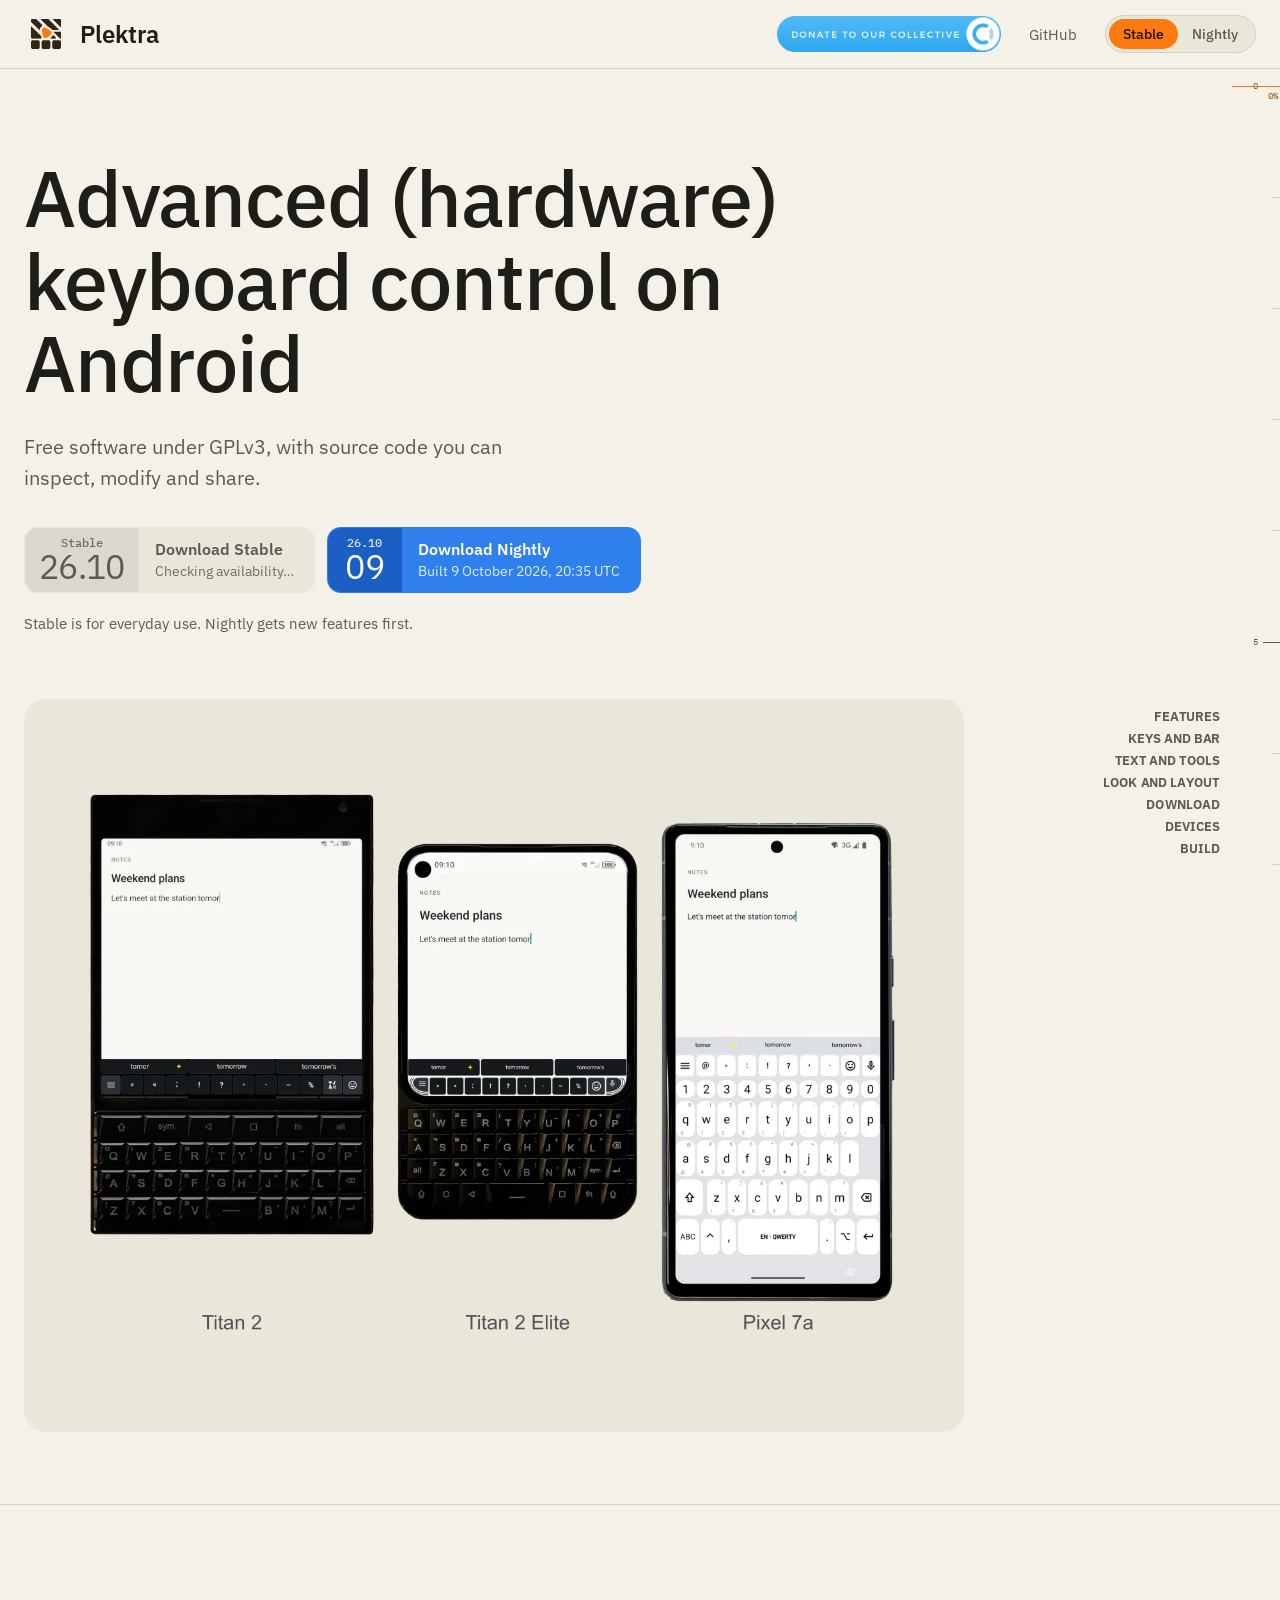
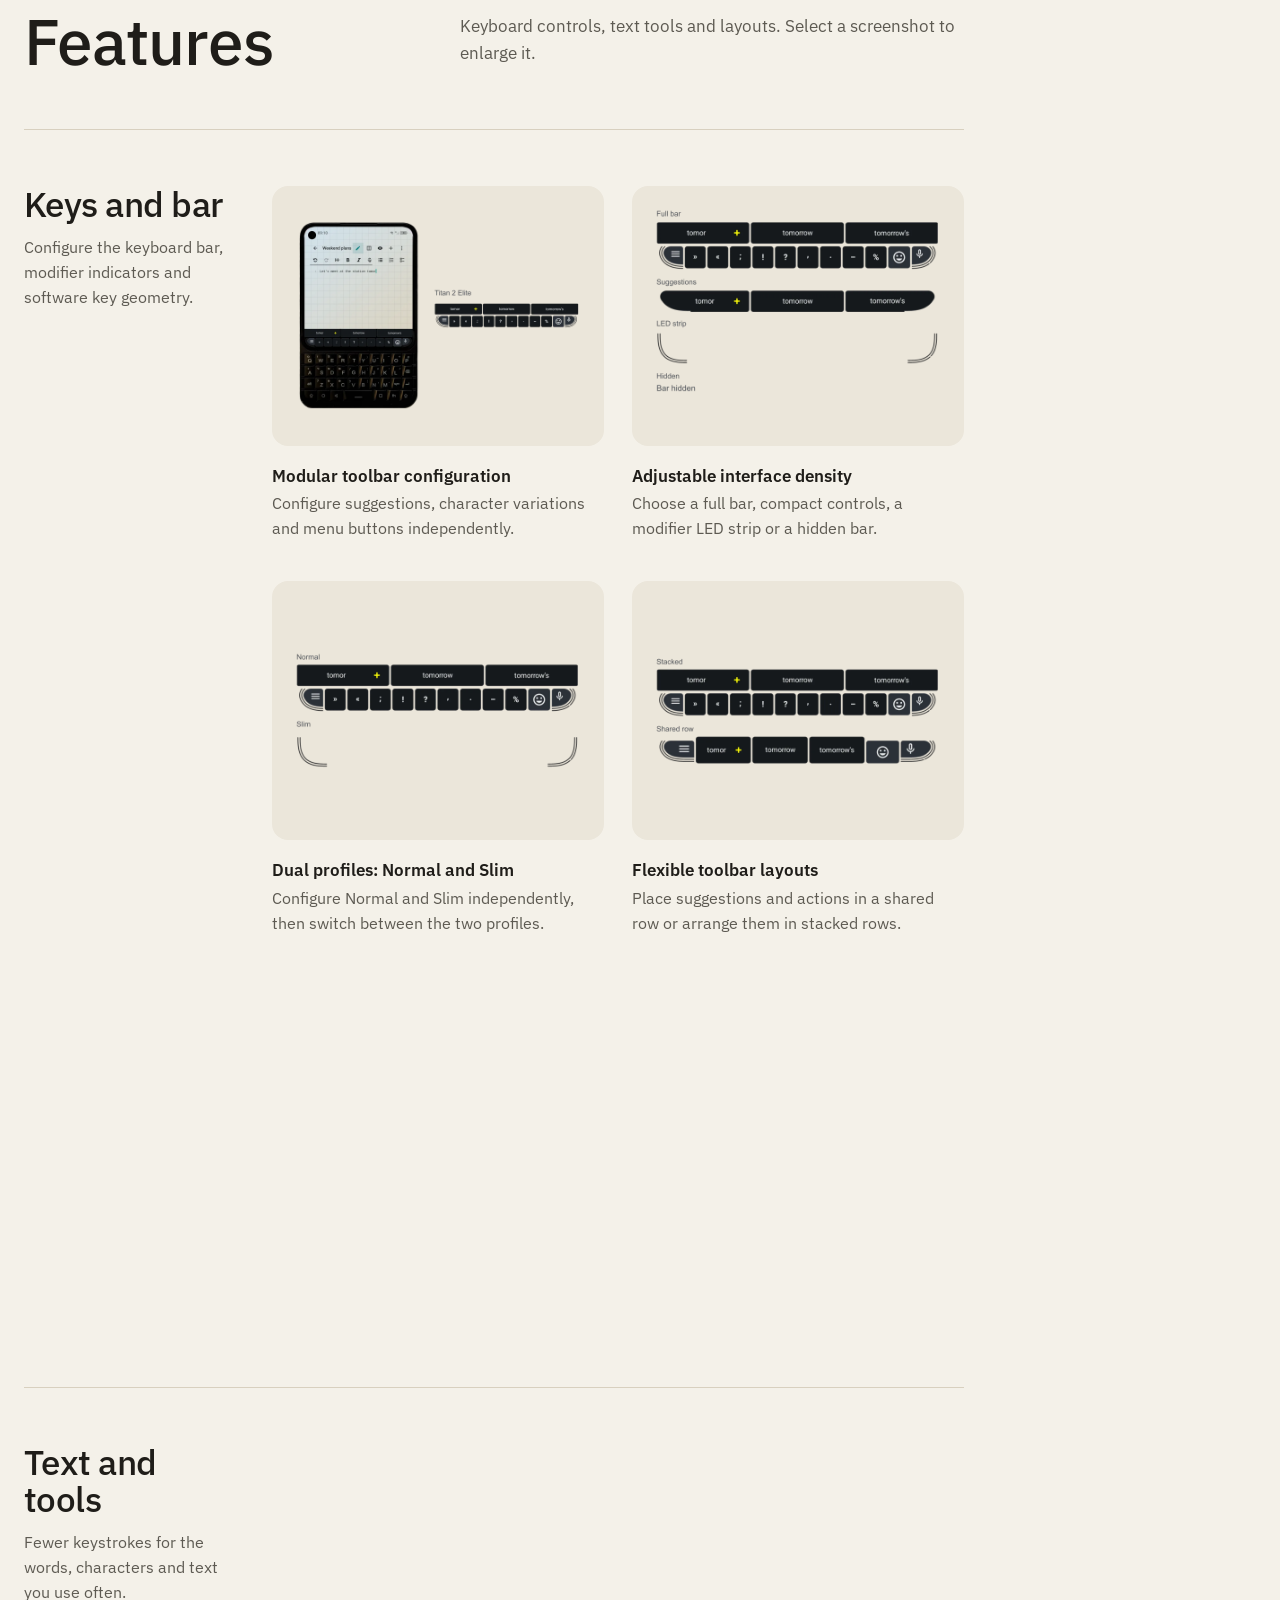
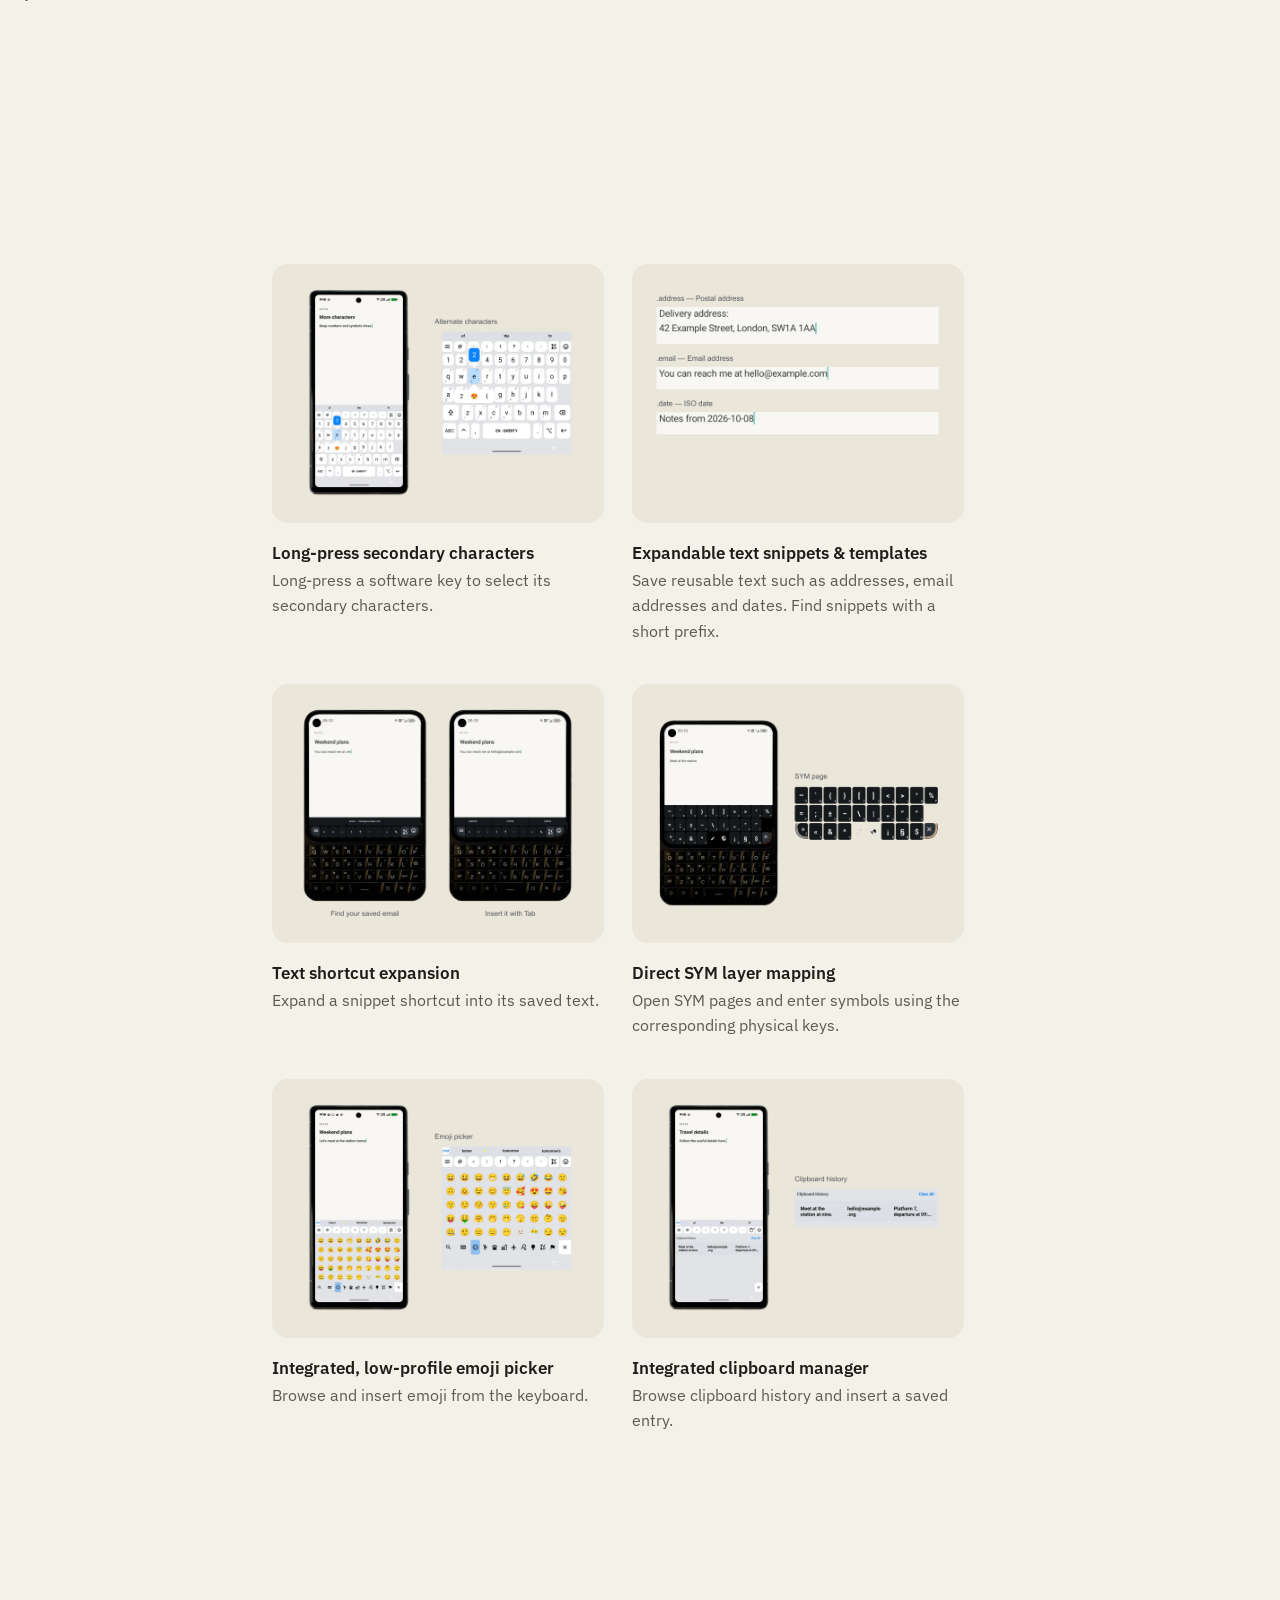
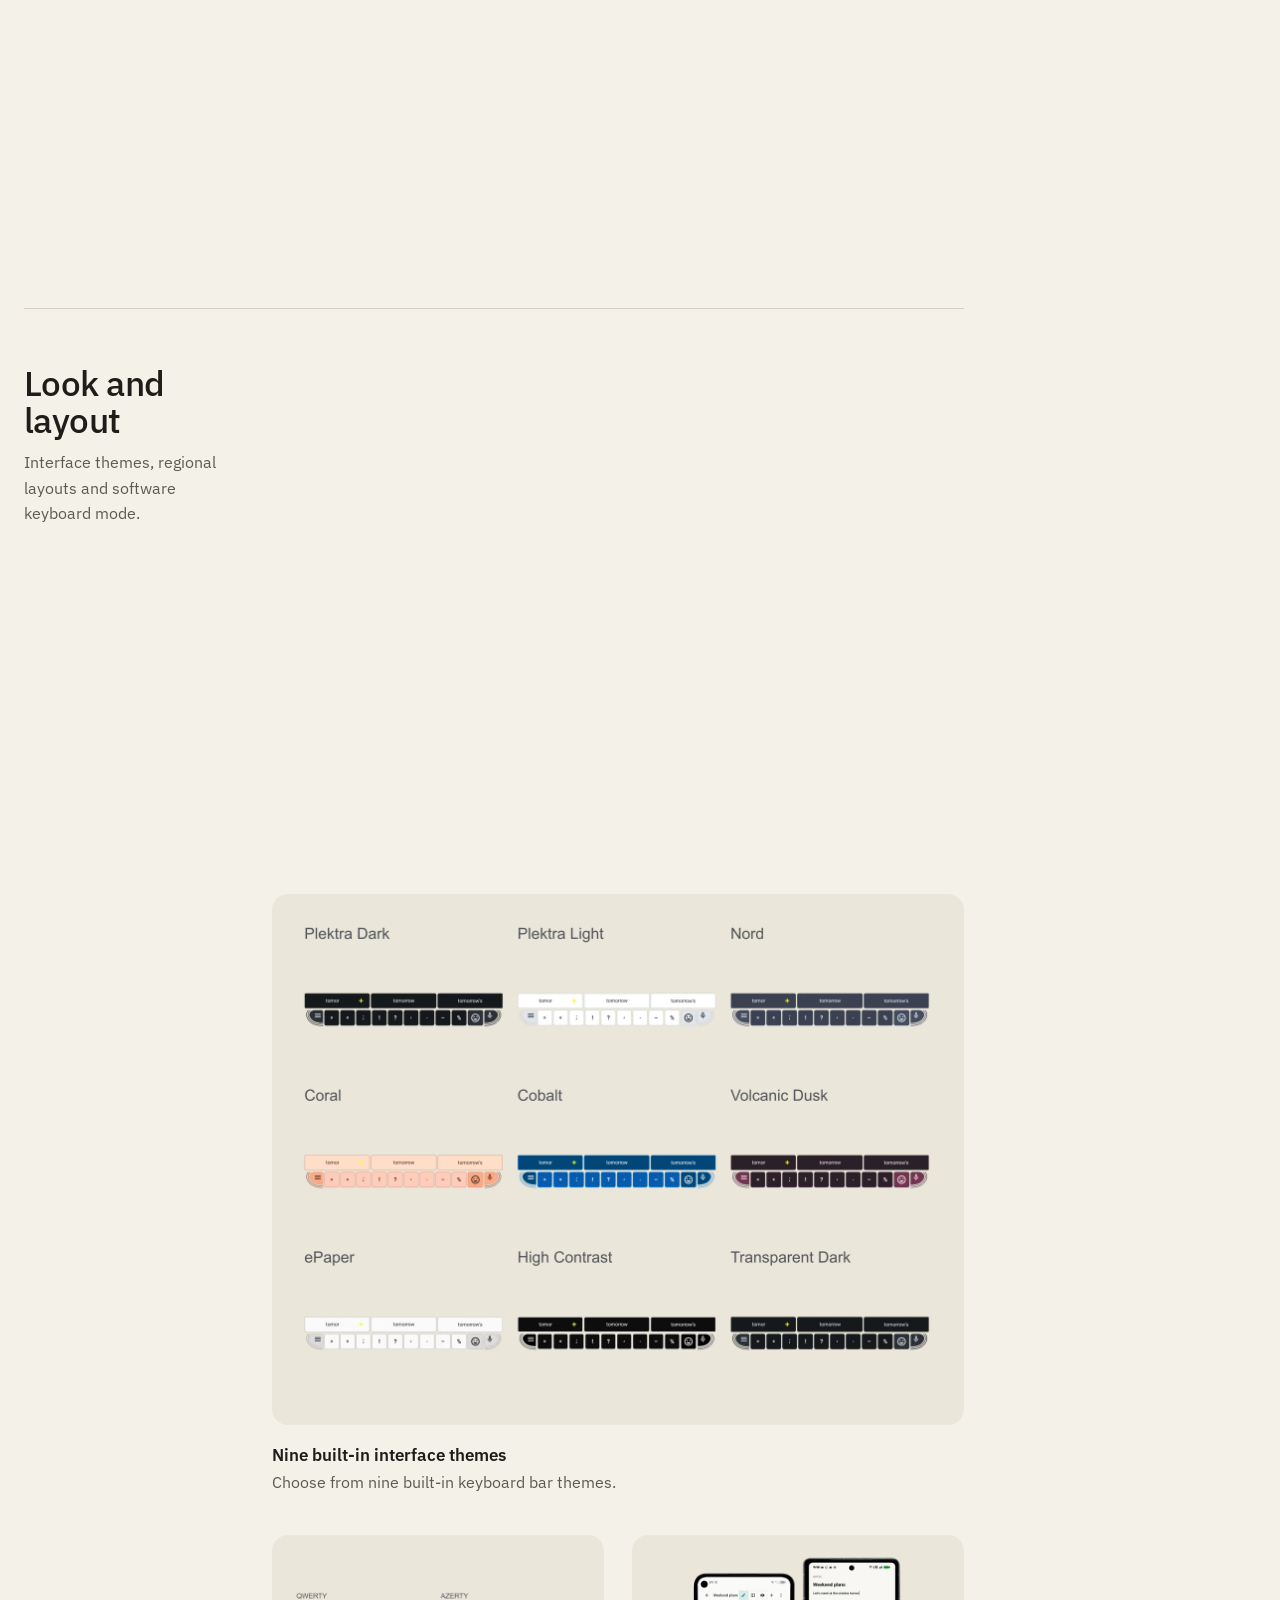
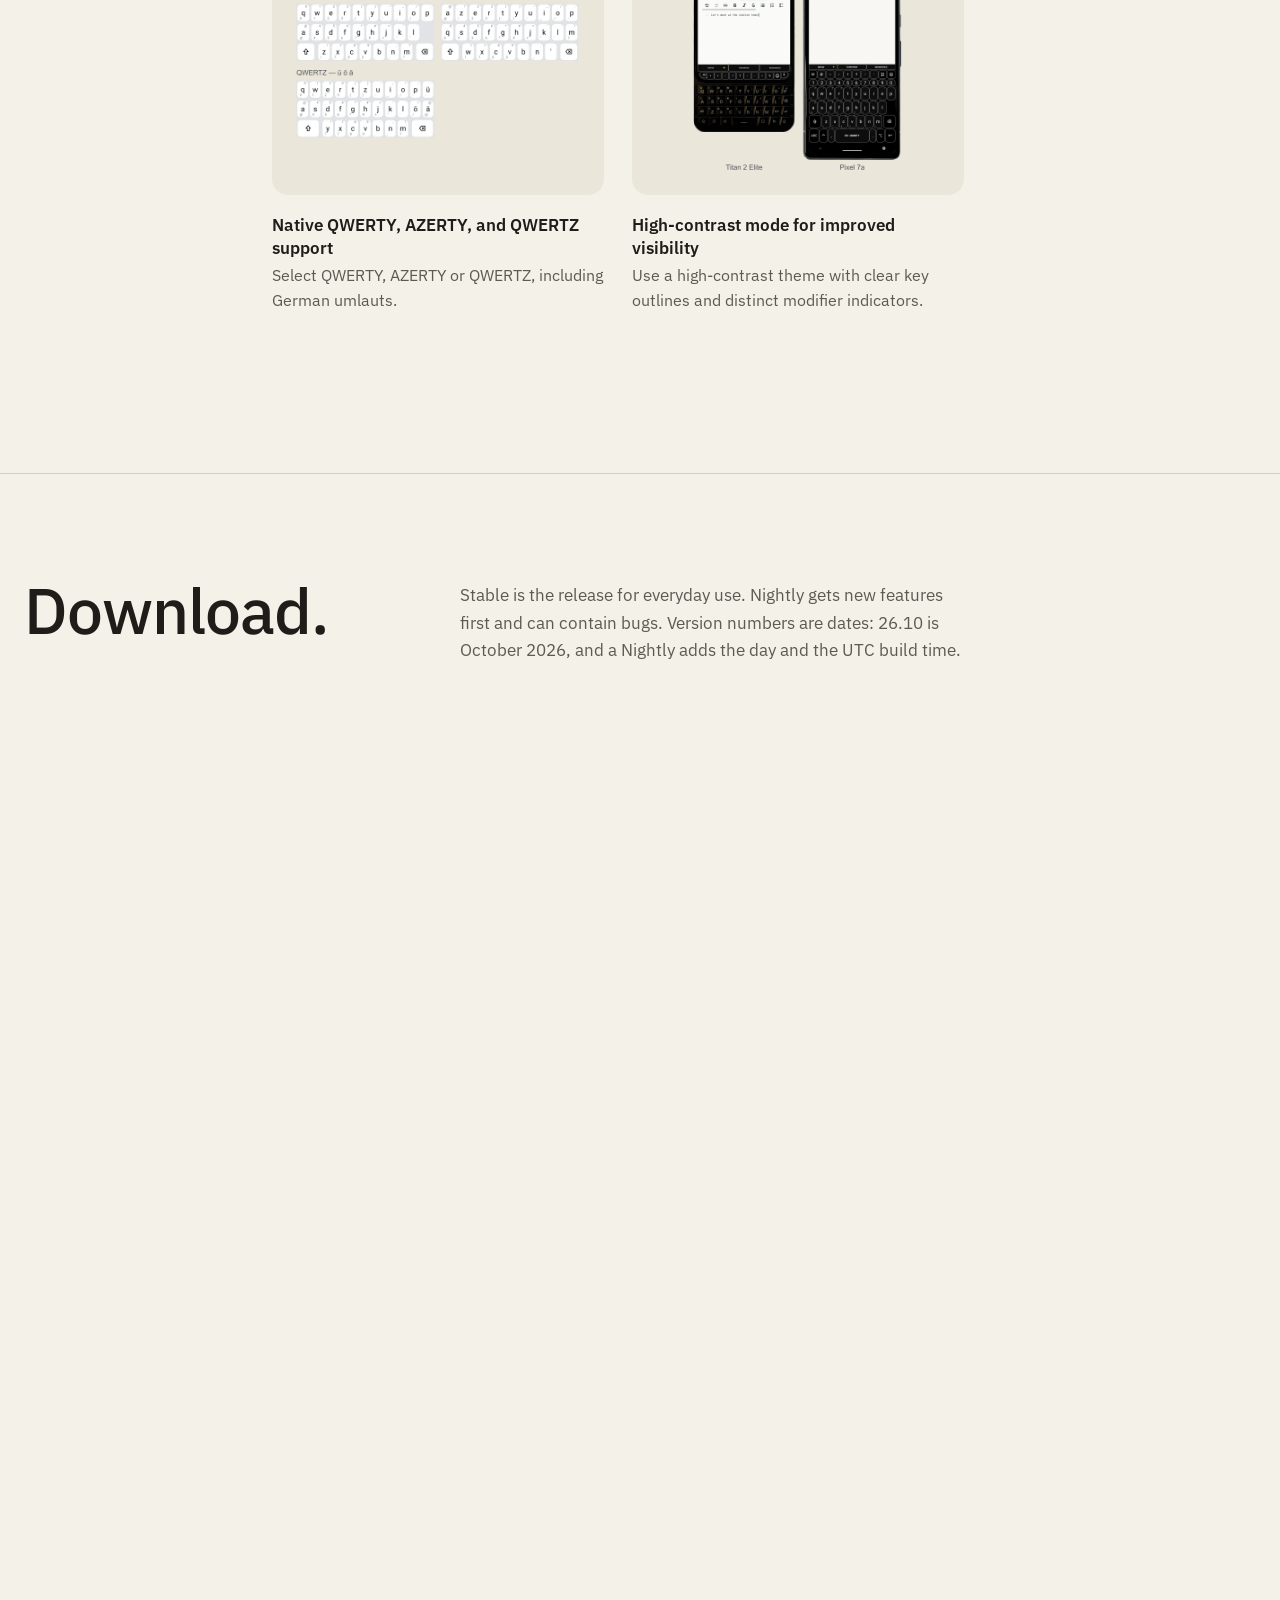
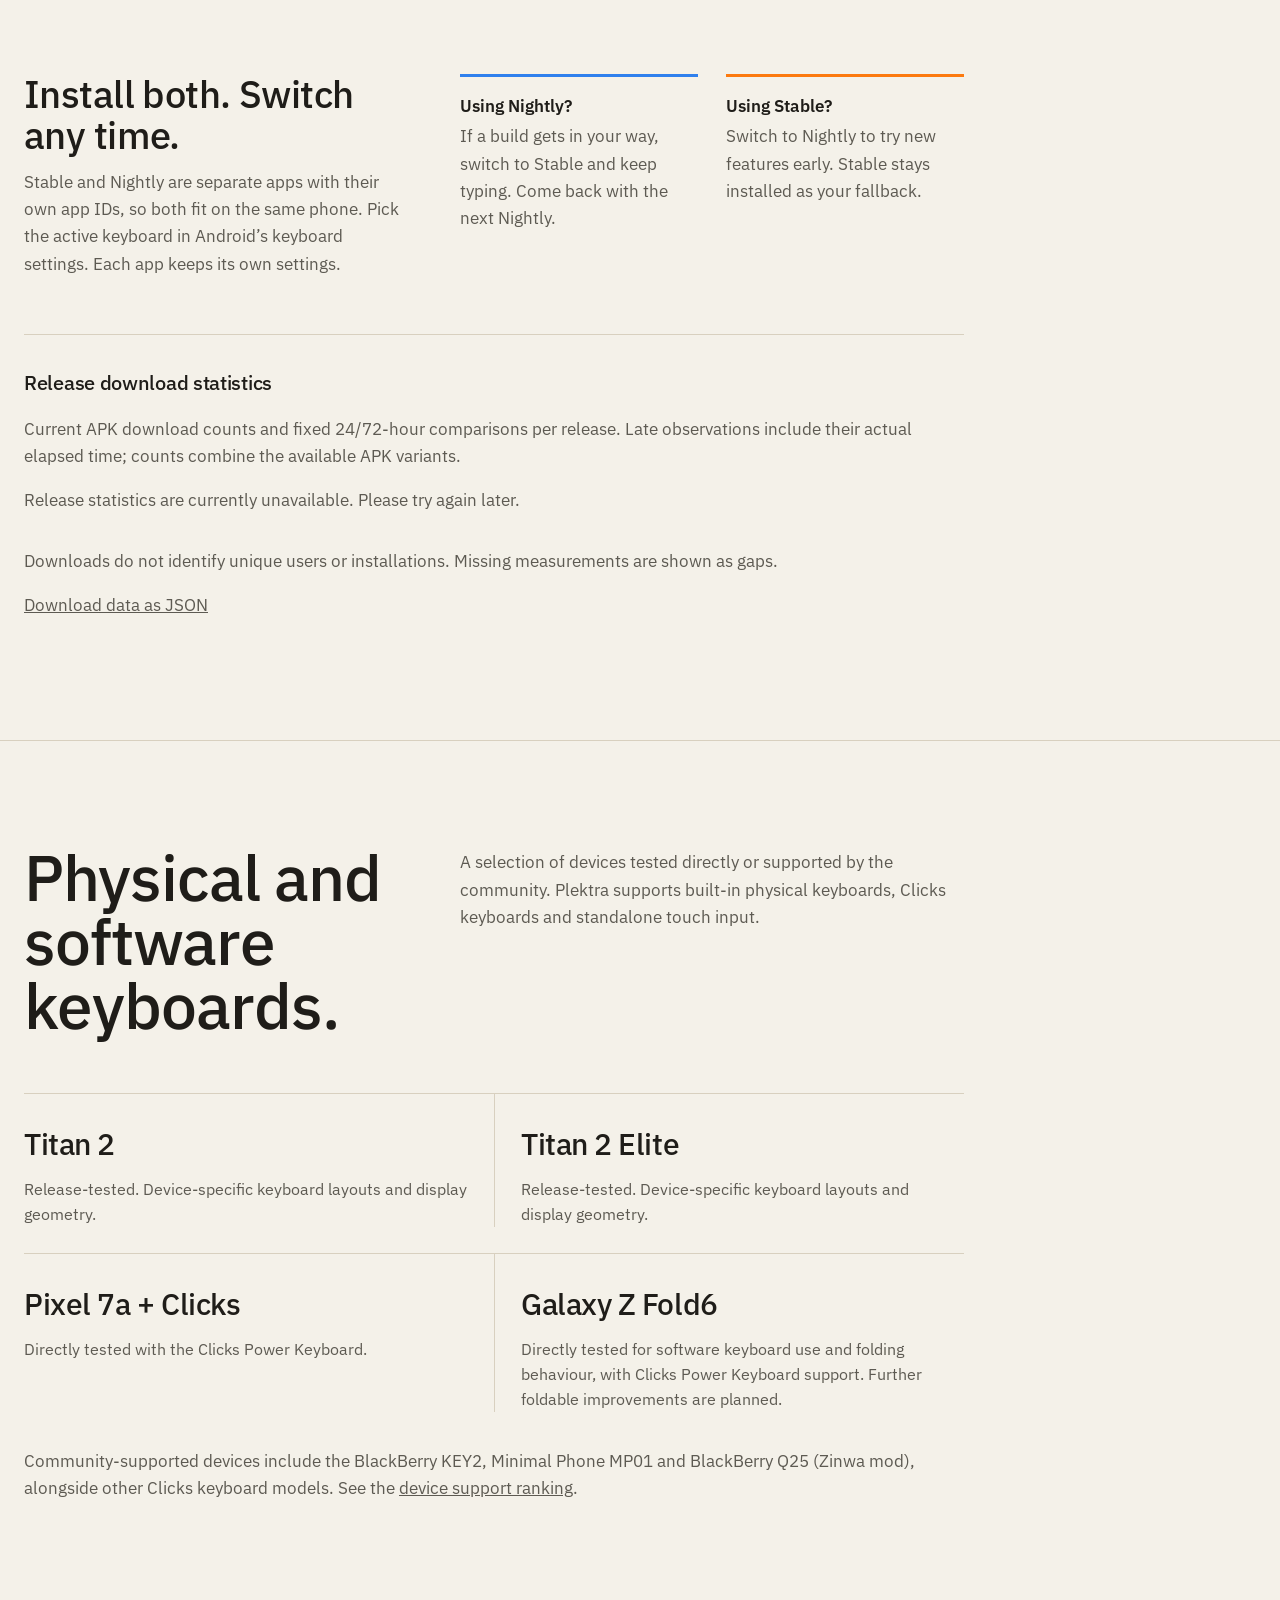
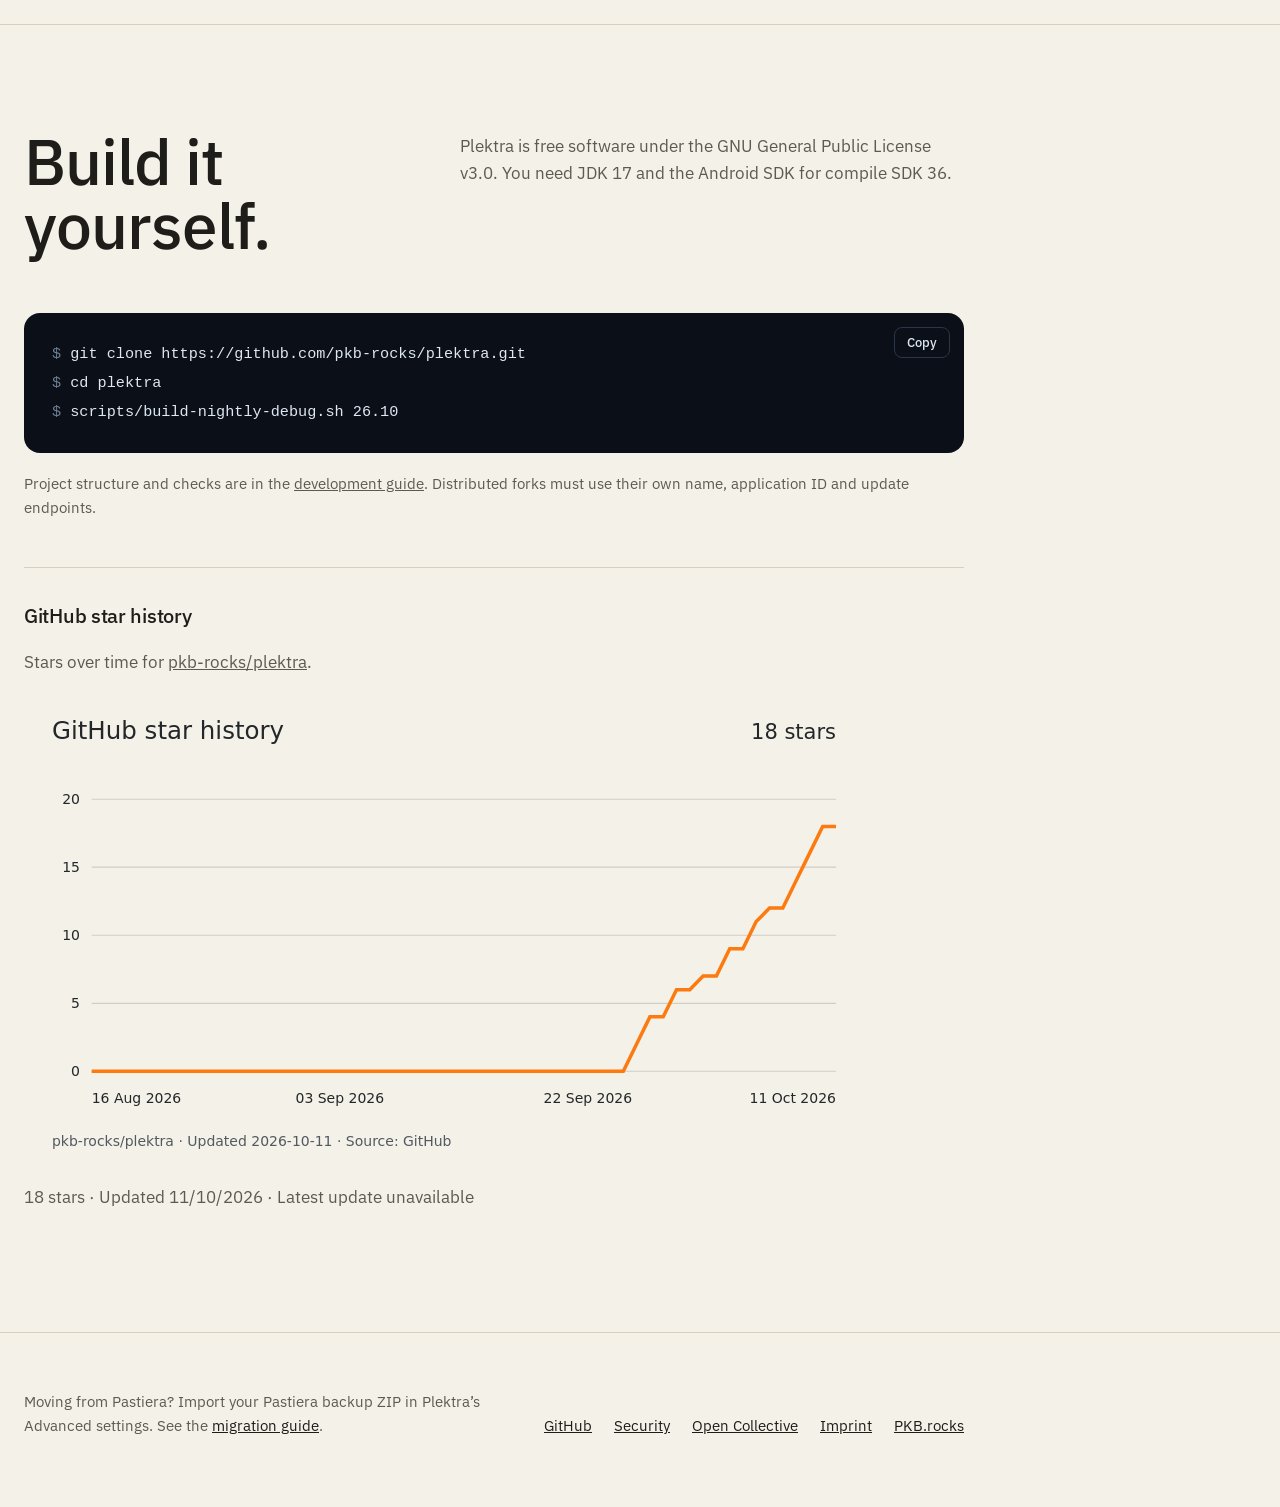
==== commit 71203fd2: "docs: refresh device screenshots and keyboard galleries" ====
--- a/index.html
+++ b/index.html
@@ -413,6 +413,7 @@
         html { scroll-behavior: auto; }
         * { transition: none !important; }
       }
+      .software-gallery, .theme-gallery { grid-column: 1 / -1; }
       .release-statistics { margin-top: 56px; padding-top: 32px; border-top: 1px solid var(--line); }
       .release-statistics > p, .star-history p { color: var(--muted); }
       .statistics-results { display: grid; grid-template-columns: minmax(0, 1fr); gap: 32px; }
@@ -479,8 +480,8 @@
           <p class="hero-meta" data-hero-meta data-reveal>Stable is for everyday use. Nightly gets new features first.</p>
         </div>
         <div class="hero-shot" data-reveal>
-          <img src="/plektra/assets/shots/stable/01-devices.webp?v=aea11b4e67b4" data-shot="01-devices" width="1320" height="996"
-               alt="Plektra on a Unihertz Titan 2, a Titan 2 Elite and a Pixel 7a, each suggesting “tomorrow” in a note" data-shot-version="aea11b4e67b4">
+          <img src="/plektra/assets/shots/stable/01-devices.webp?v=3e86c067e1b8" data-shot="01-devices" width="1320" height="996"
+               alt="Plektra on a Unihertz Titan 2, a Titan 2 Elite and a Pixel 7a, each suggesting “tomorrow” in a note" data-shot-version="3e86c067e1b8">
         </div>
       </div>
 
@@ -491,7 +492,7 @@
             <div>
               <h2>Features</h2>
             </div>
-            <p>Real captures from a Titan 2, a Titan 2 Elite and a Pixel 7a. Select a picture to enlarge it.</p>
+            <p>Keyboard controls, text tools and layouts. Select a screenshot to enlarge it.</p>
           </div>
 
           <div class="chapter" id="keys">
@@ -582,13 +583,13 @@
               <p>Interface themes, regional layouts and software keyboard mode.</p>
             </div>
             <div class="grid" data-reveal-group>
-              <figure class="feature" data-reveal>
+              <figure class="feature software-gallery" data-reveal>
+                <button class="shot" type="button"><img src="/plektra/assets/shots/stable/16-software-keyboard.webp?v=9881f3f3caf6" data-shot="16-software-keyboard" width="1320" height="720" loading="lazy" alt="Four Pixel 7a software keyboards in Cloud Tap, Cobalt, Volcanic Dusk and High Contrast" data-shot-version="9881f3f3caf6"></button>
+                <figcaption><h4>Standalone software keyboard mode</h4><p>Use the software keyboard on phones without physical keys, with suggestions, symbols and snippets.</p></figcaption>
+              </figure>
+              <figure class="feature theme-gallery" data-reveal>
                 <button class="shot" type="button"><img src="/plektra/assets/shots/stable/15-hardware-themes.webp?v=64c69d84a2a1" data-shot="15-hardware-themes" width="1320" height="996" loading="lazy" alt="Nine keyboard bar themes, from Plektra Dark to Transparent Dark" data-shot-version="64c69d84a2a1"></button>
                 <figcaption><h4>Nine built-in interface themes</h4><p>Choose from nine built-in keyboard bar themes.</p></figcaption>
-              </figure>
-              <figure class="feature" data-reveal>
-                <button class="shot" type="button"><img src="/plektra/assets/shots/stable/16-software-keyboard.webp?v=4caa95847b95" data-shot="16-software-keyboard" width="1320" height="996" loading="lazy" alt="Software keyboard on a Pixel 7a in two themes" data-shot-version="4caa95847b95"></button>
-                <figcaption><h4>Standalone software keyboard mode</h4><p>Use the software keyboard on phones without physical keys, with suggestions, symbols and snippets.</p></figcaption>
               </figure>
               <figure class="feature" data-reveal>
                 <button class="shot" type="button"><img src="/plektra/assets/shots/stable/17-layouts.webp?v=0de84ca6a3f9" data-shot="17-layouts" width="1320" height="996" loading="lazy" alt="QWERTY, AZERTY and QWERTZ layouts" data-shot-version="0de84ca6a3f9"></button>
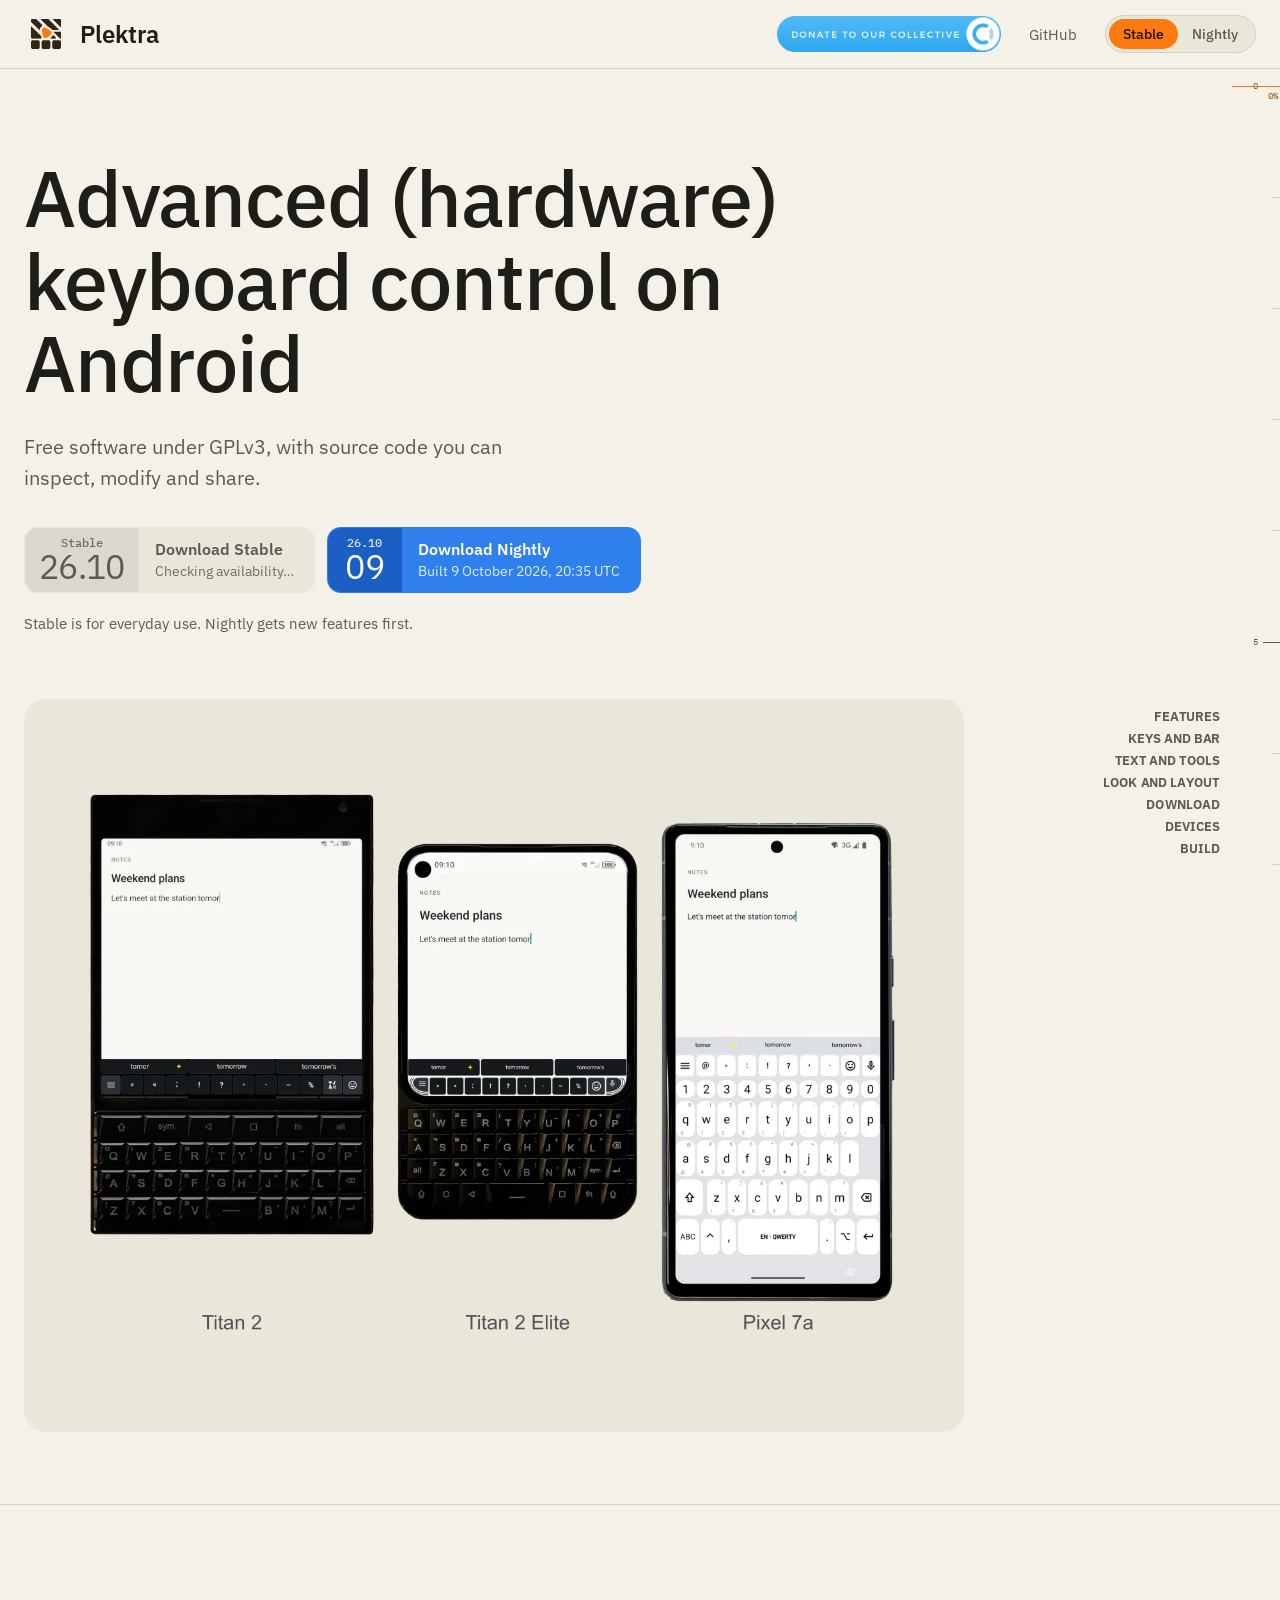
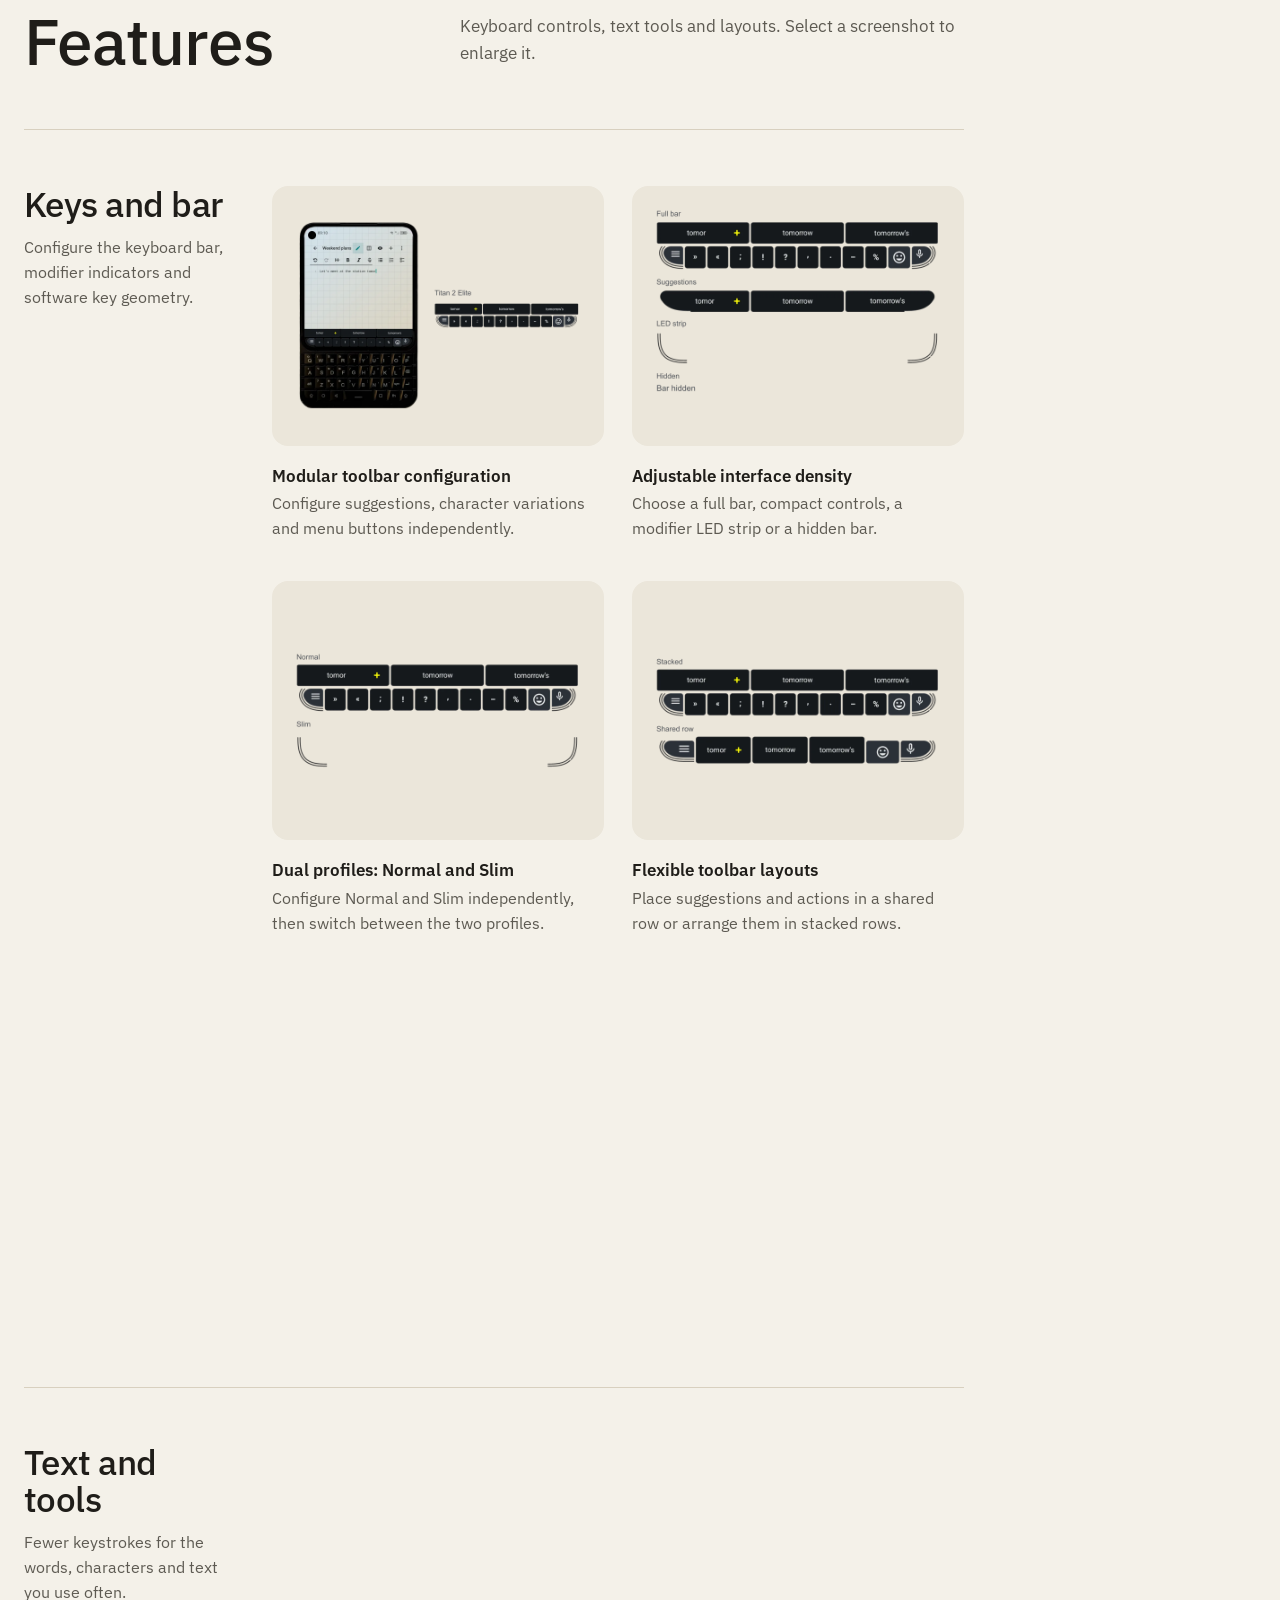
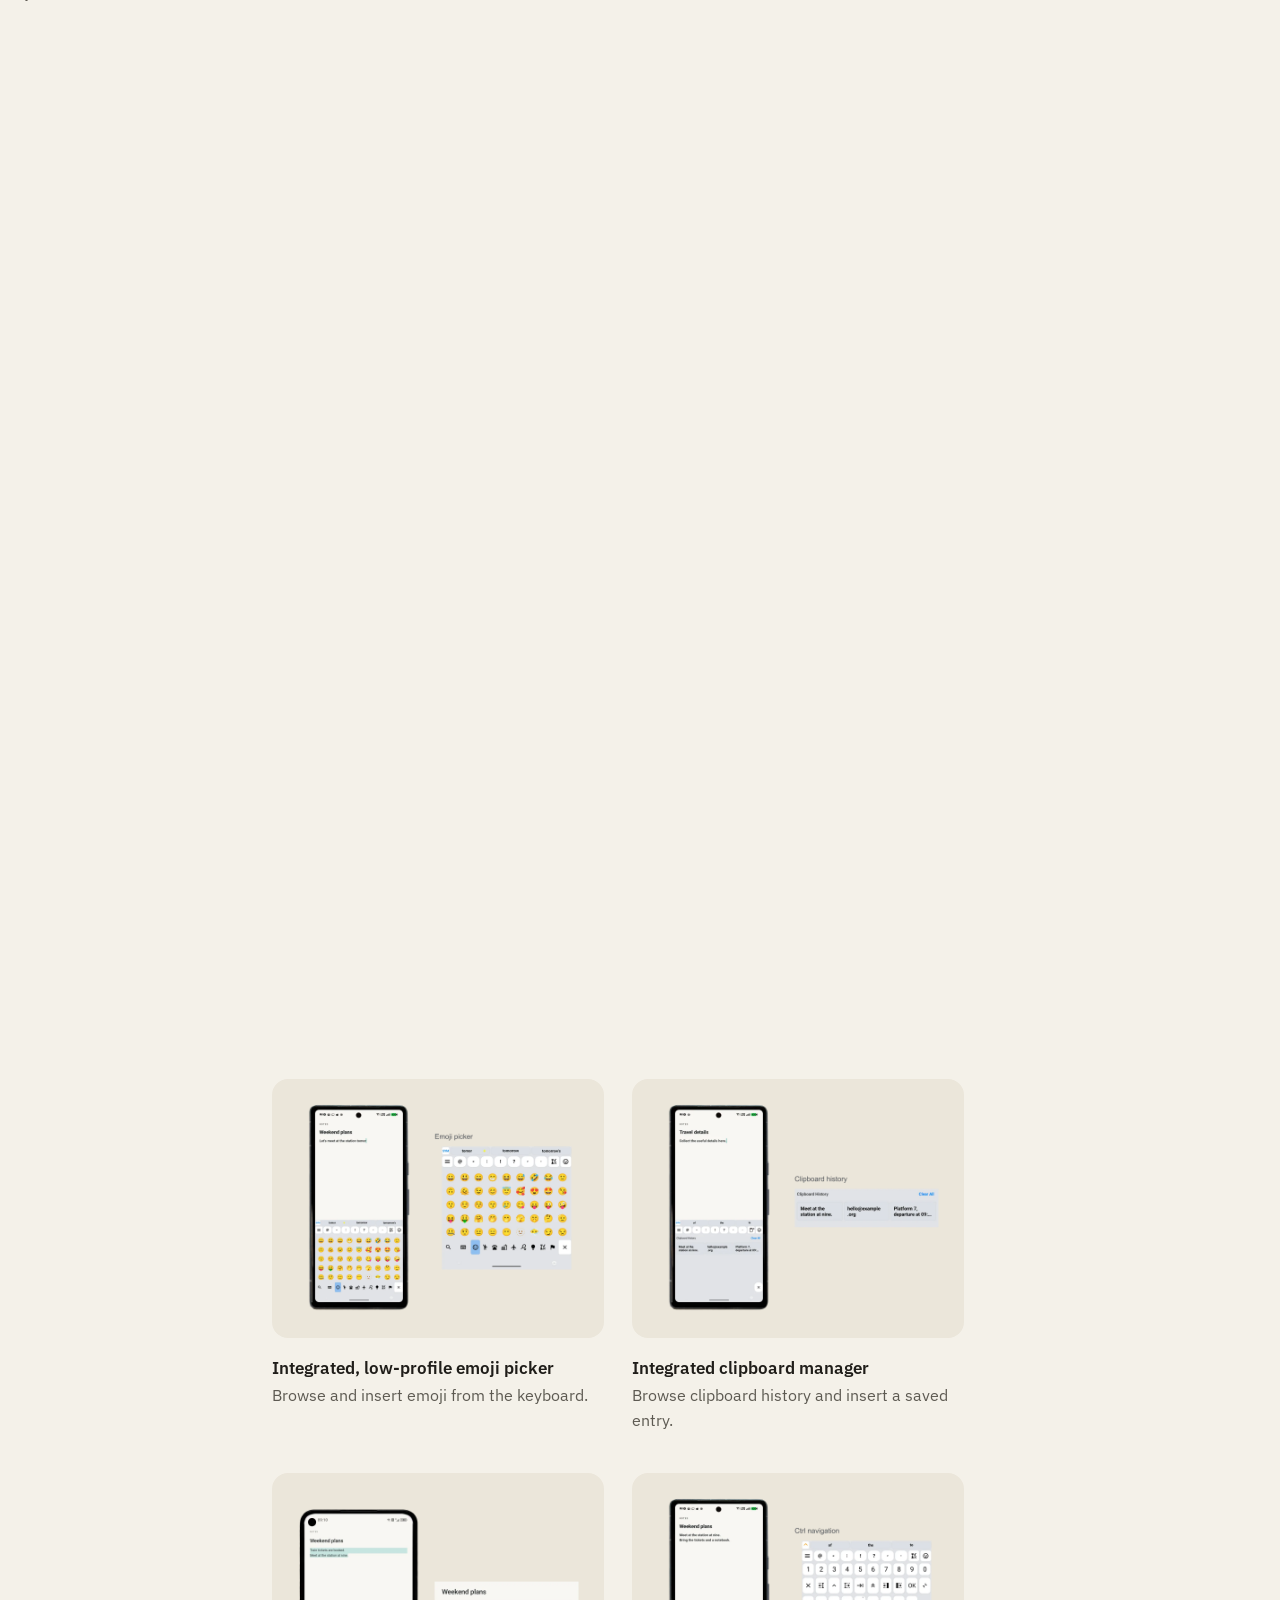
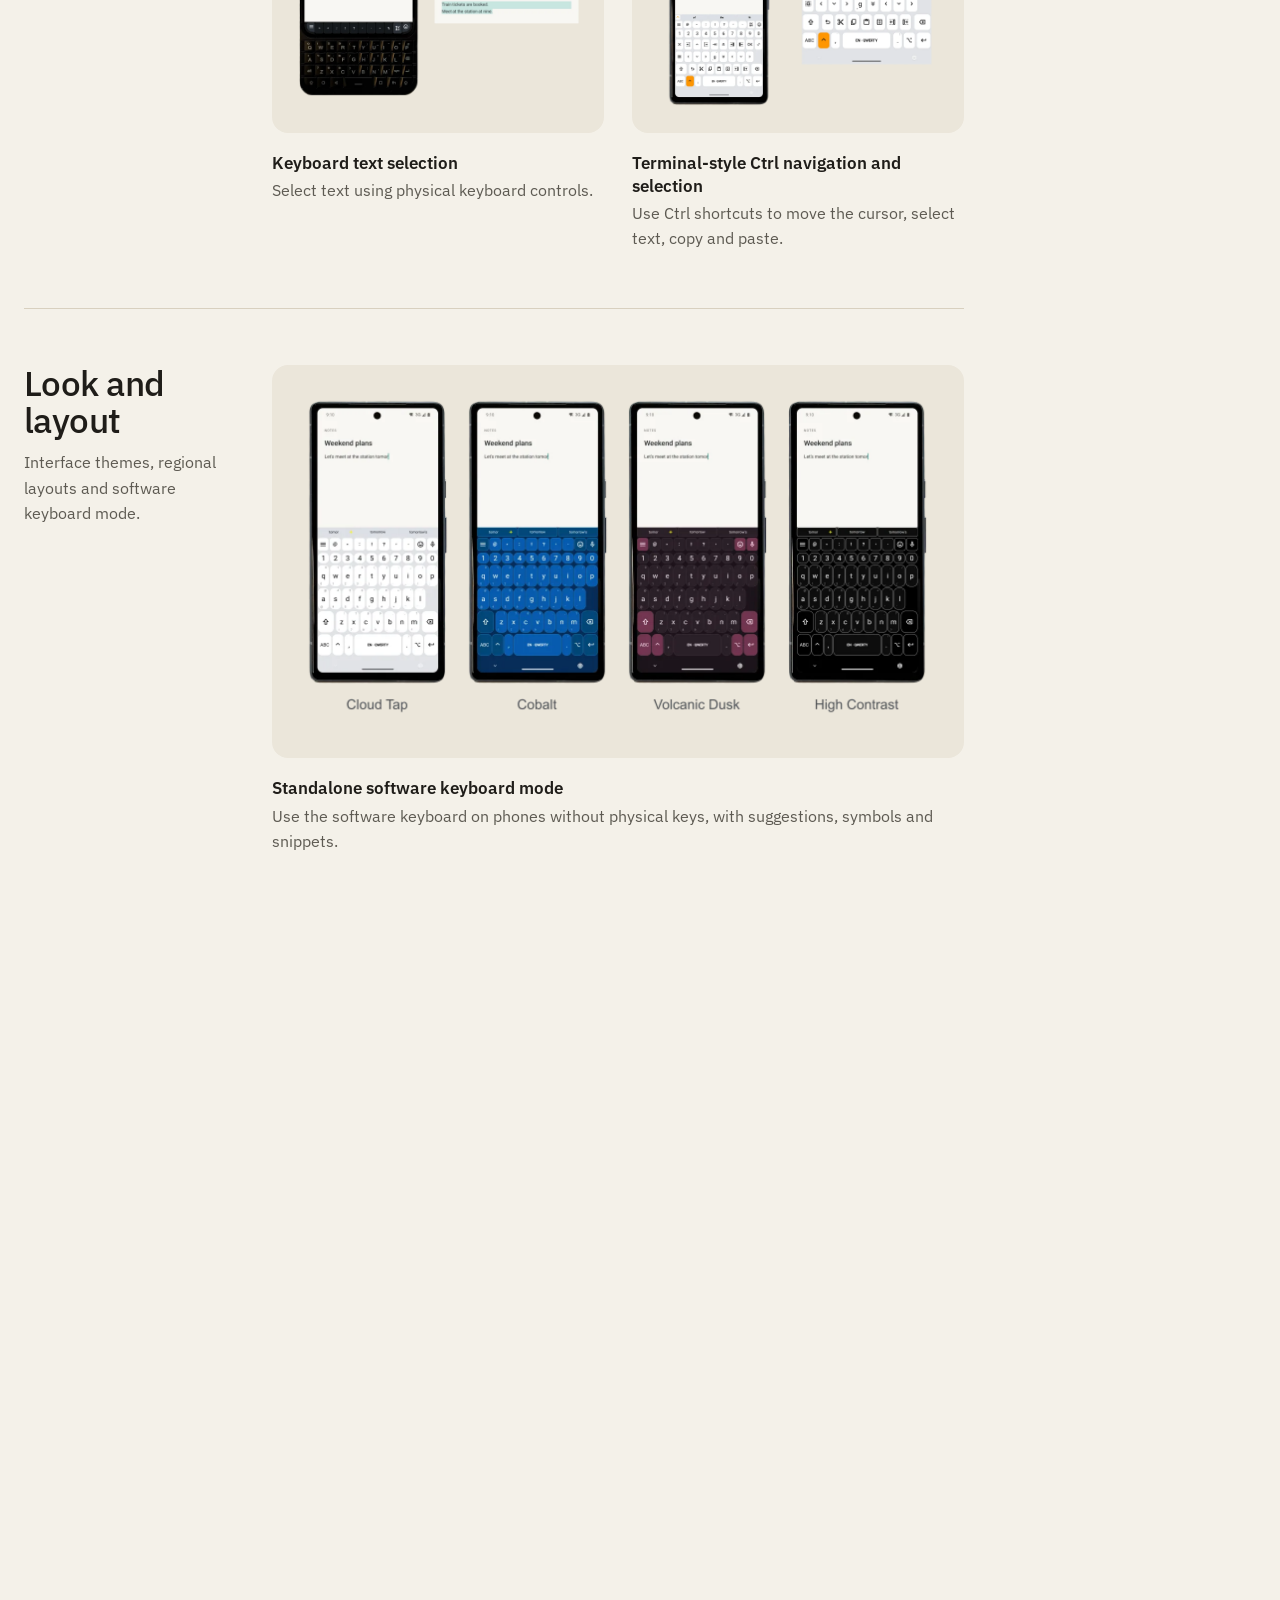
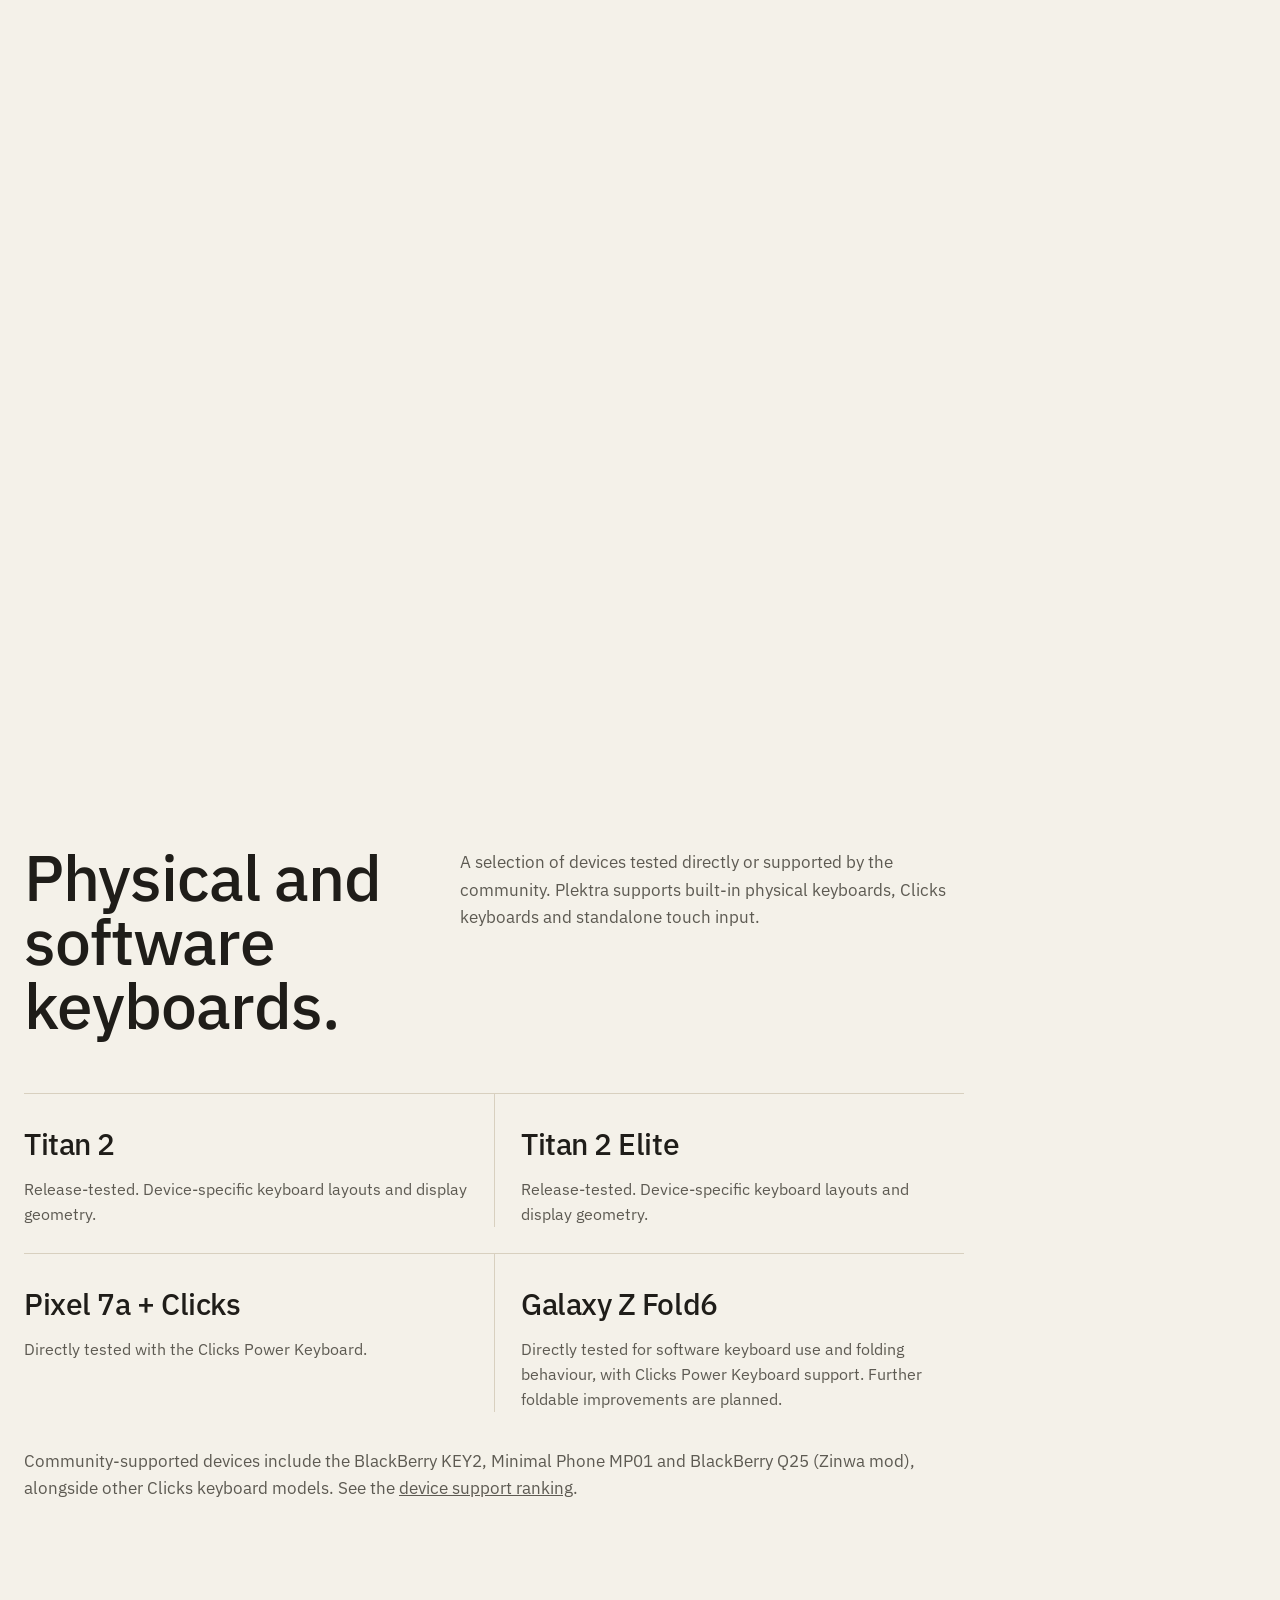
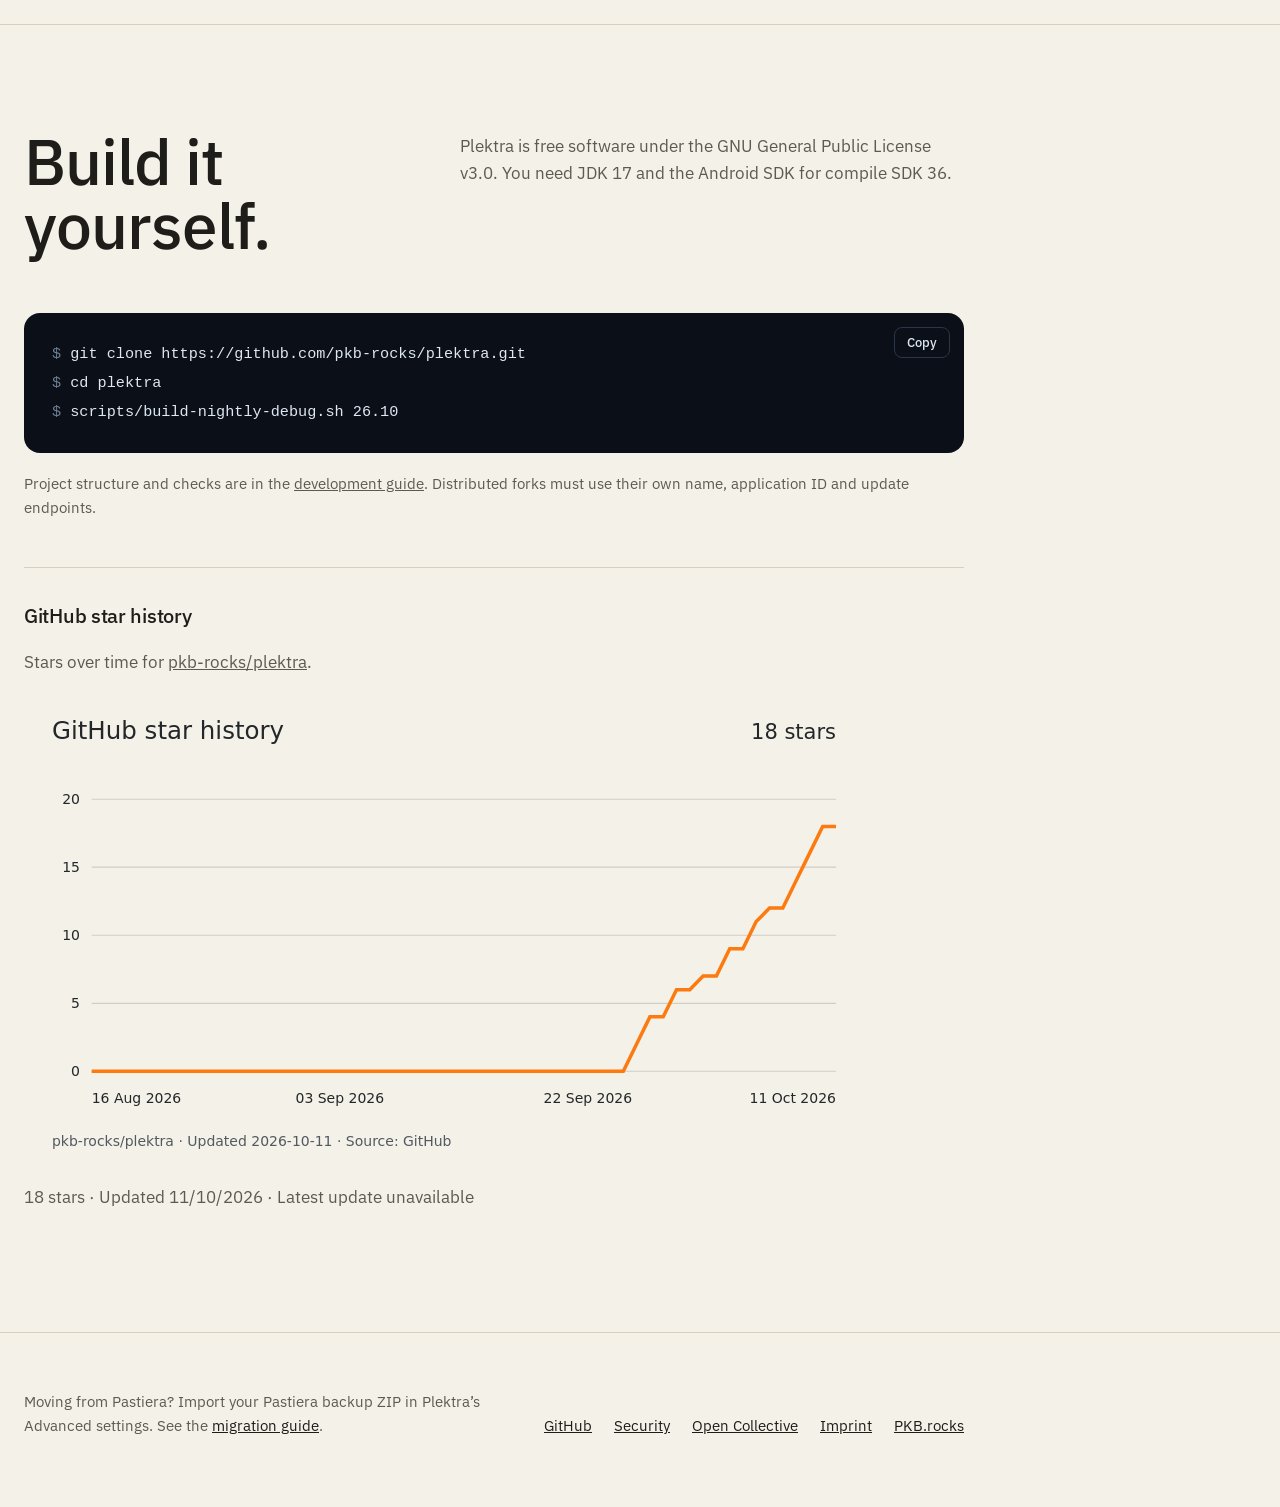
==== commit 25f51fce: "fix(stats): show independent download measurements and actual times" ====
--- a/index.html
+++ b/index.html
@@ -417,9 +417,22 @@
       .release-statistics { margin-top: 56px; padding-top: 32px; border-top: 1px solid var(--line); }
       .release-statistics > p, .star-history p { color: var(--muted); }
       .statistics-results { display: grid; grid-template-columns: minmax(0, 1fr); gap: 32px; }
-      .statistics-channel img, .star-history img { display: block; width: 100%; height: auto; }
+      .star-history img { display: block; width: 100%; height: auto; }
       .statistics-channel { min-width: 0; max-width: 840px; }
       .statistics-channel h3 { margin-bottom: 16px; }
+      .download-chart { margin-block: 28px; display: grid; gap: 28px; }
+      .download-release { display: grid; gap: 9px; }
+      .download-release > a { font-size: .9rem; overflow-wrap: anywhere; }
+      .download-measurement { display: grid; grid-template-columns: 46px minmax(0, 1fr) 150px; align-items: center; gap: 14px; font-size: .85rem; }
+      .download-target, .download-value small { color: var(--muted); }
+      .download-track { height: 12px; background: var(--line); }
+      .download-bar { display: block; height: 100%; background: var(--accent); }
+      .download-measurement[data-target="72h"] .download-bar { background: var(--text); }
+      .download-measurement[data-state="late"] .download-bar { background-image: repeating-linear-gradient(135deg, transparent 0 5px, var(--bg) 5px 7px); }
+      .download-value { font-variant-numeric: tabular-nums; }
+      .download-value small { display: block; font-size: .78rem; }
+      .chart-note { color: var(--muted); font-size: .85rem; }
+      @media (max-width: 640px) { .download-measurement { grid-template-columns: 38px minmax(0, 1fr) 116px; gap: 8px; } }
       .statistics-channel summary { padding: 16px 0; cursor: pointer; }
       .table-scroll { overflow-x: auto; }
       .table-scroll table { width: 100%; min-width: 680px; border-collapse: collapse; font-size: .9rem; }
@@ -694,7 +707,7 @@
 
           <div class="release-statistics" aria-labelledby="statistics-heading" data-reveal>
             <h3 id="statistics-heading">Release download statistics</h3>
-            <p>Current APK download counts and fixed 24/72-hour comparisons per release. Late observations include their actual elapsed time; counts combine the available APK variants.</p>
+            <p>Current APK download counts and measurements targeting 24 and 72 hours after each release. Every measurement shows its actual time; counts combine the available APK variants.</p>
             <p id="statistics-status" role="status">Loading release statistics…</p>
             <div id="statistics-results" class="statistics-results" hidden></div>
             <p>Downloads do not identify unique users or installations. Missing measurements are shown as gaps.</p>
@@ -771,7 +784,7 @@
       </div>
     </dialog>
 
-    <script type="module" src="/release-statistics.mjs?v=8bb9fccb41dd"></script>
+    <script type="module" src="/release-statistics.mjs?v=558345d05015"></script>
     <script type="module" src="/plektra/assets/star-history.js?v=5a46d8a0ec81"></script>
     <script type="module">
       import { findAsset, formatDate, latestRelease, versionOf } from "/plektra/assets/releases.js";
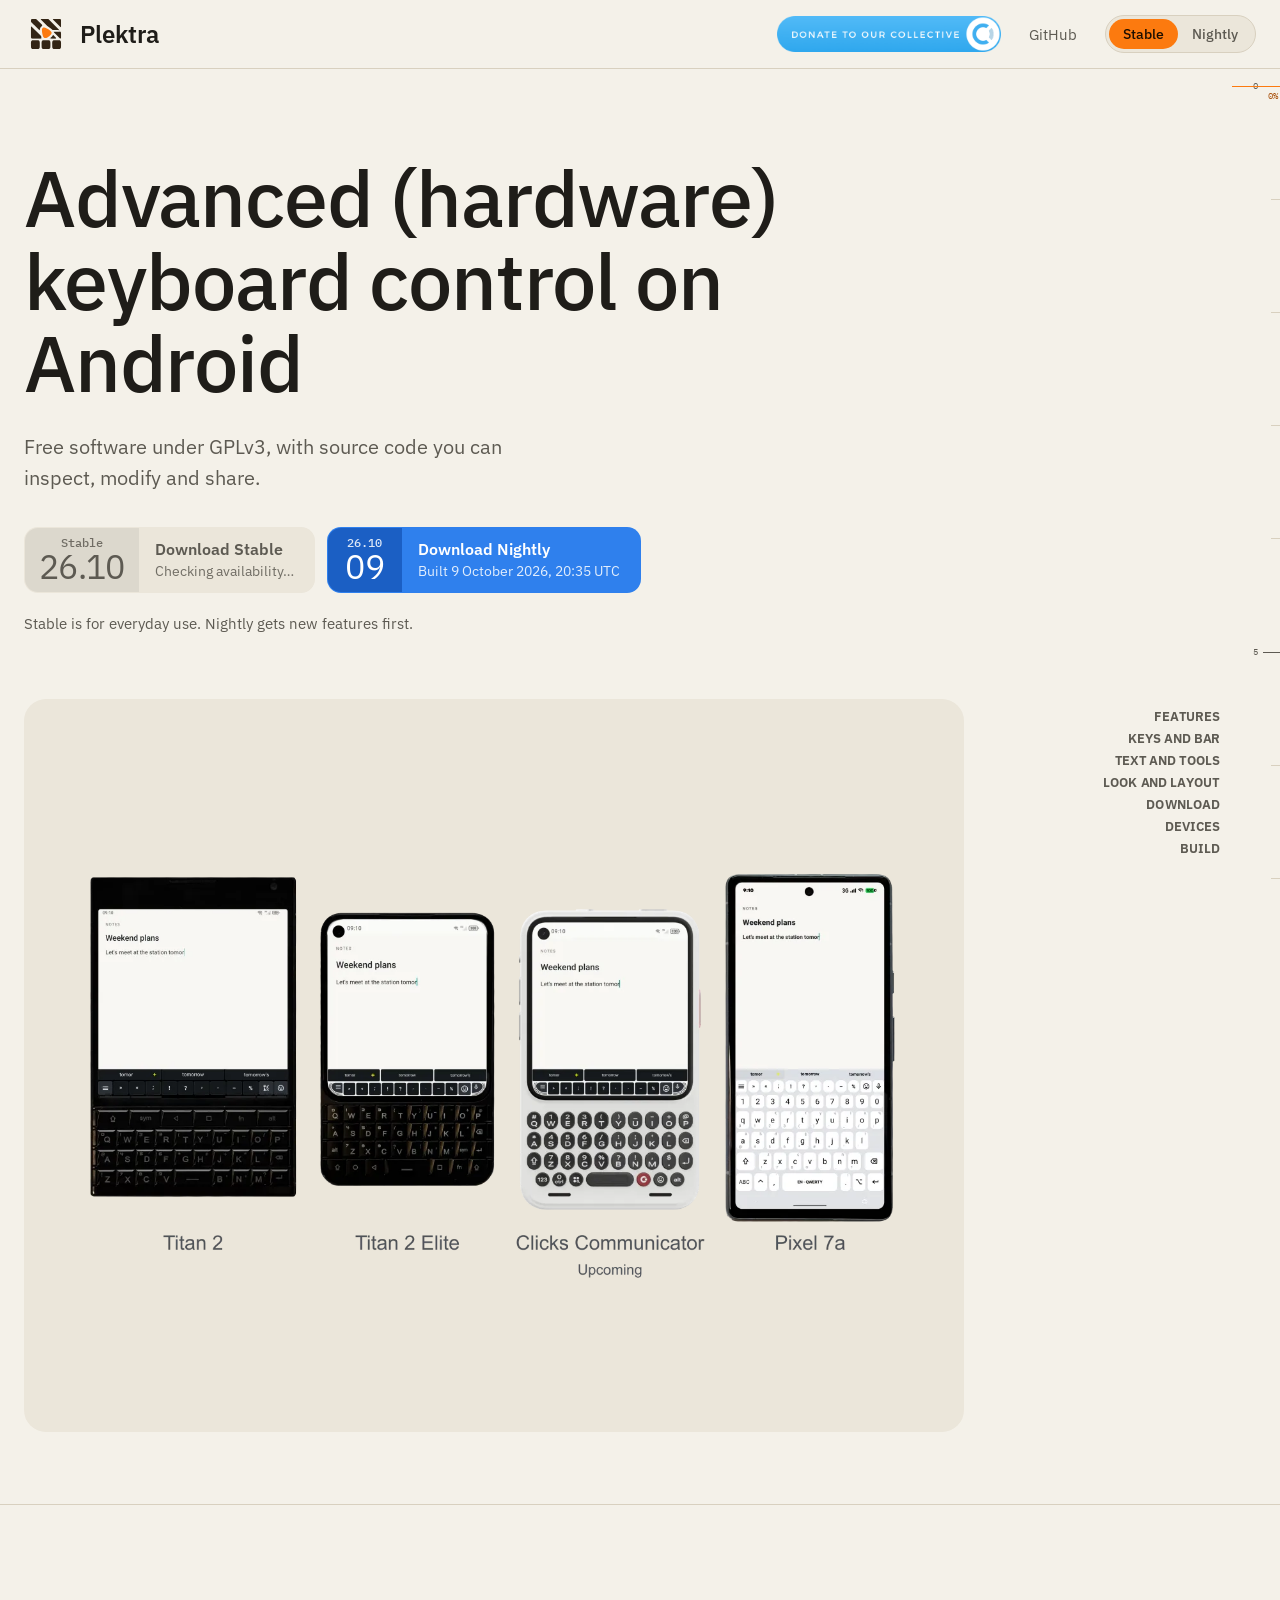
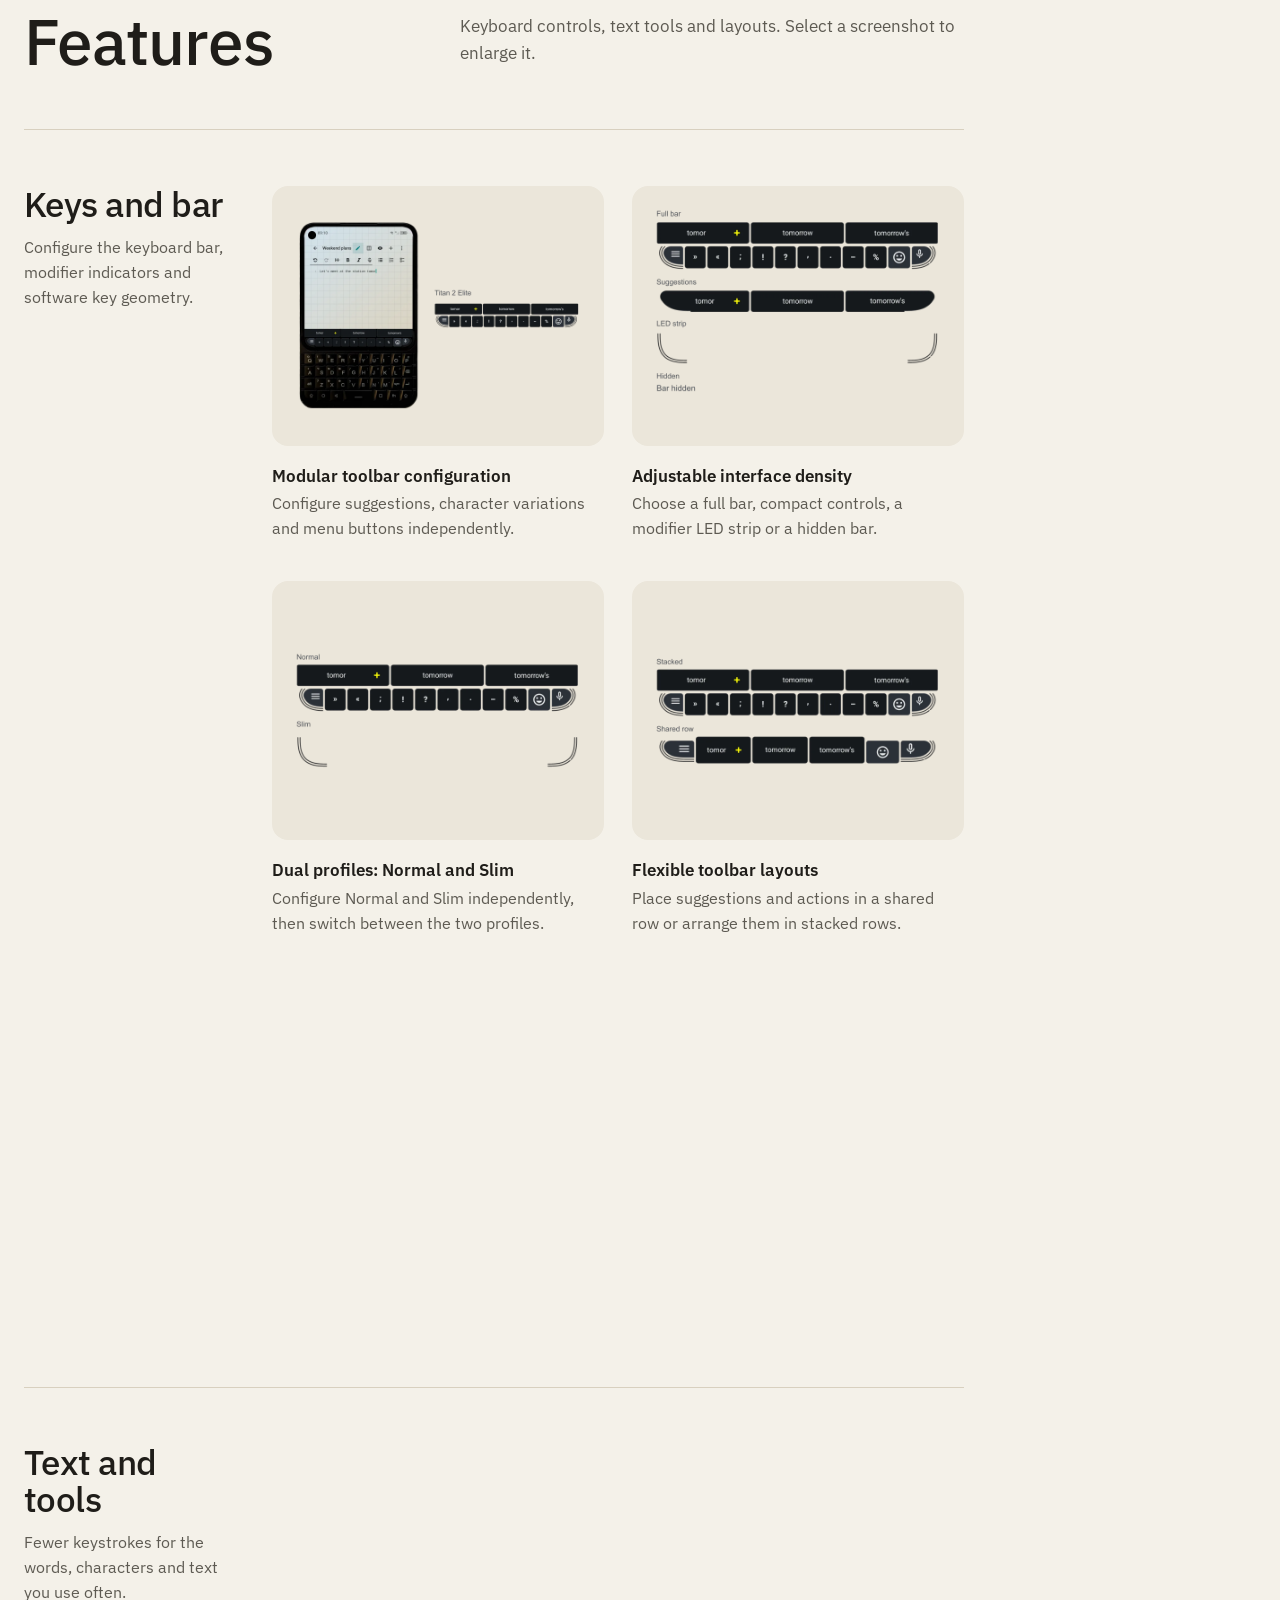
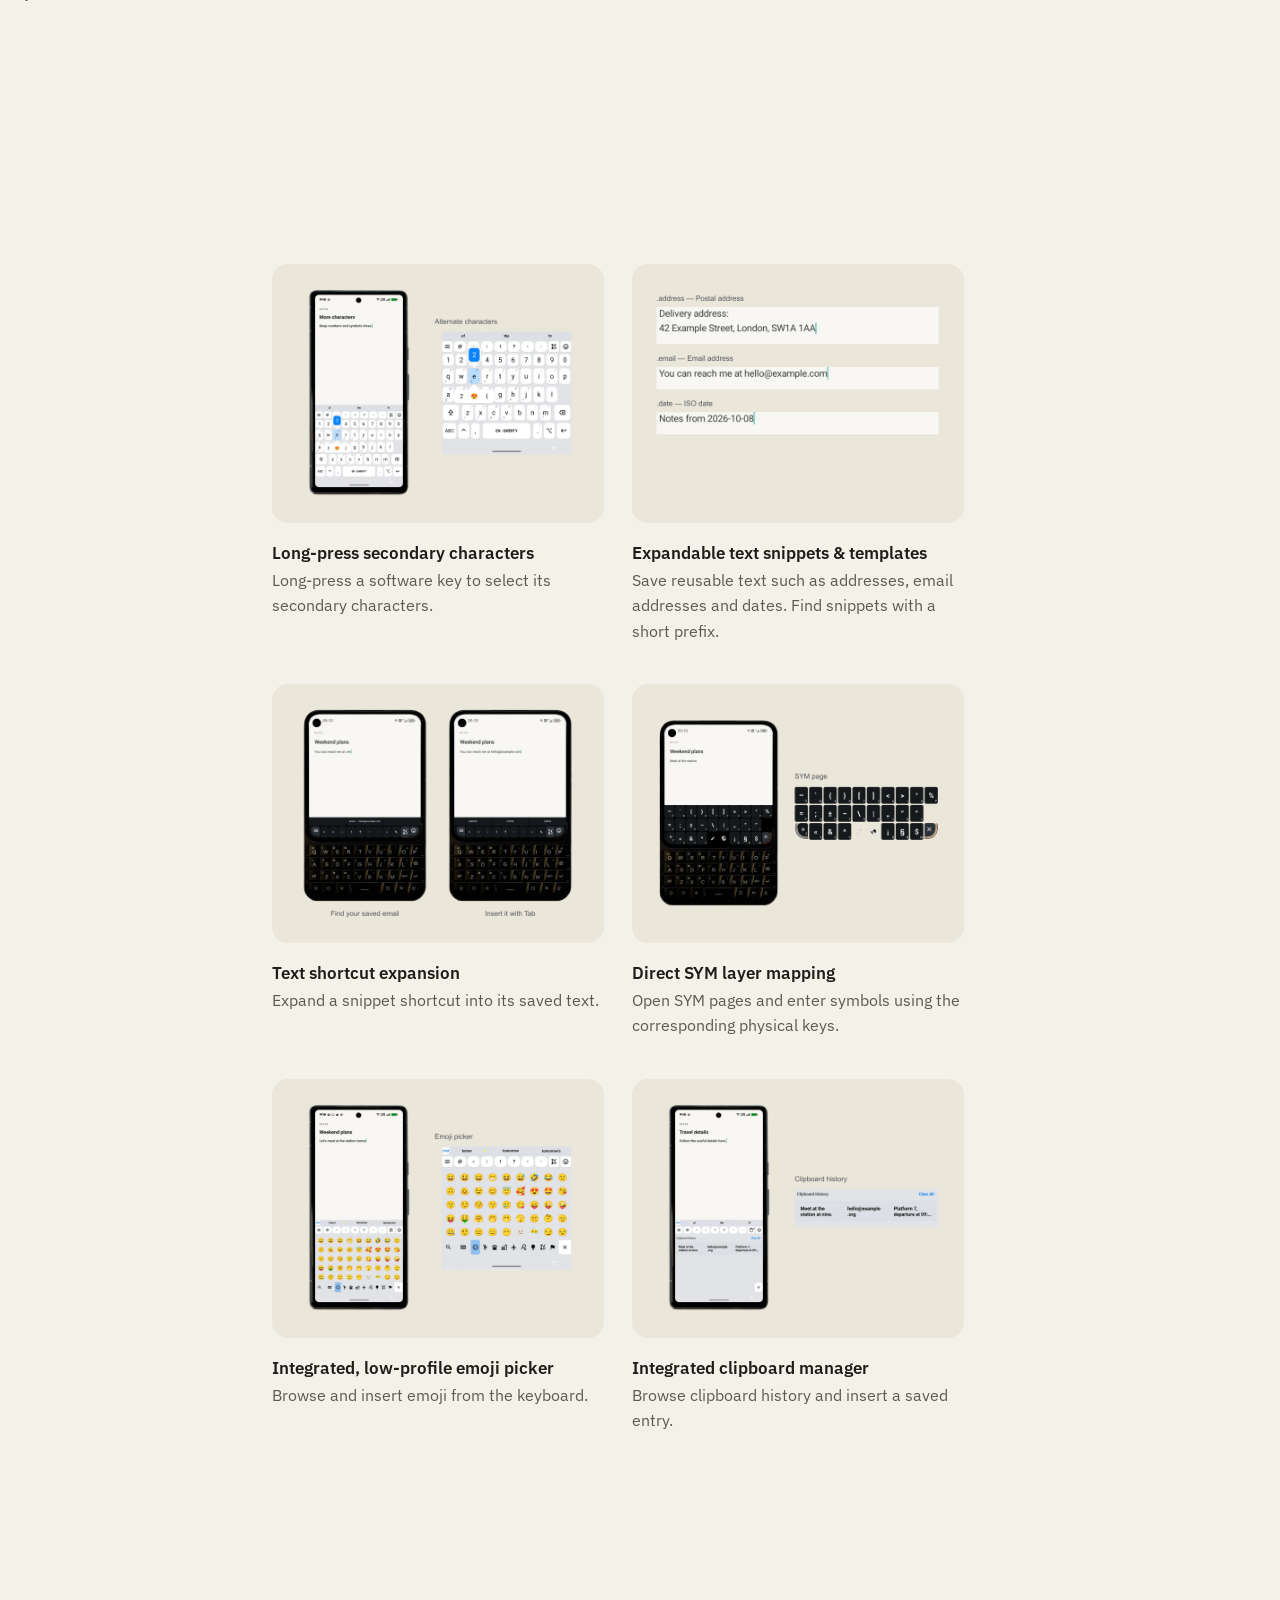
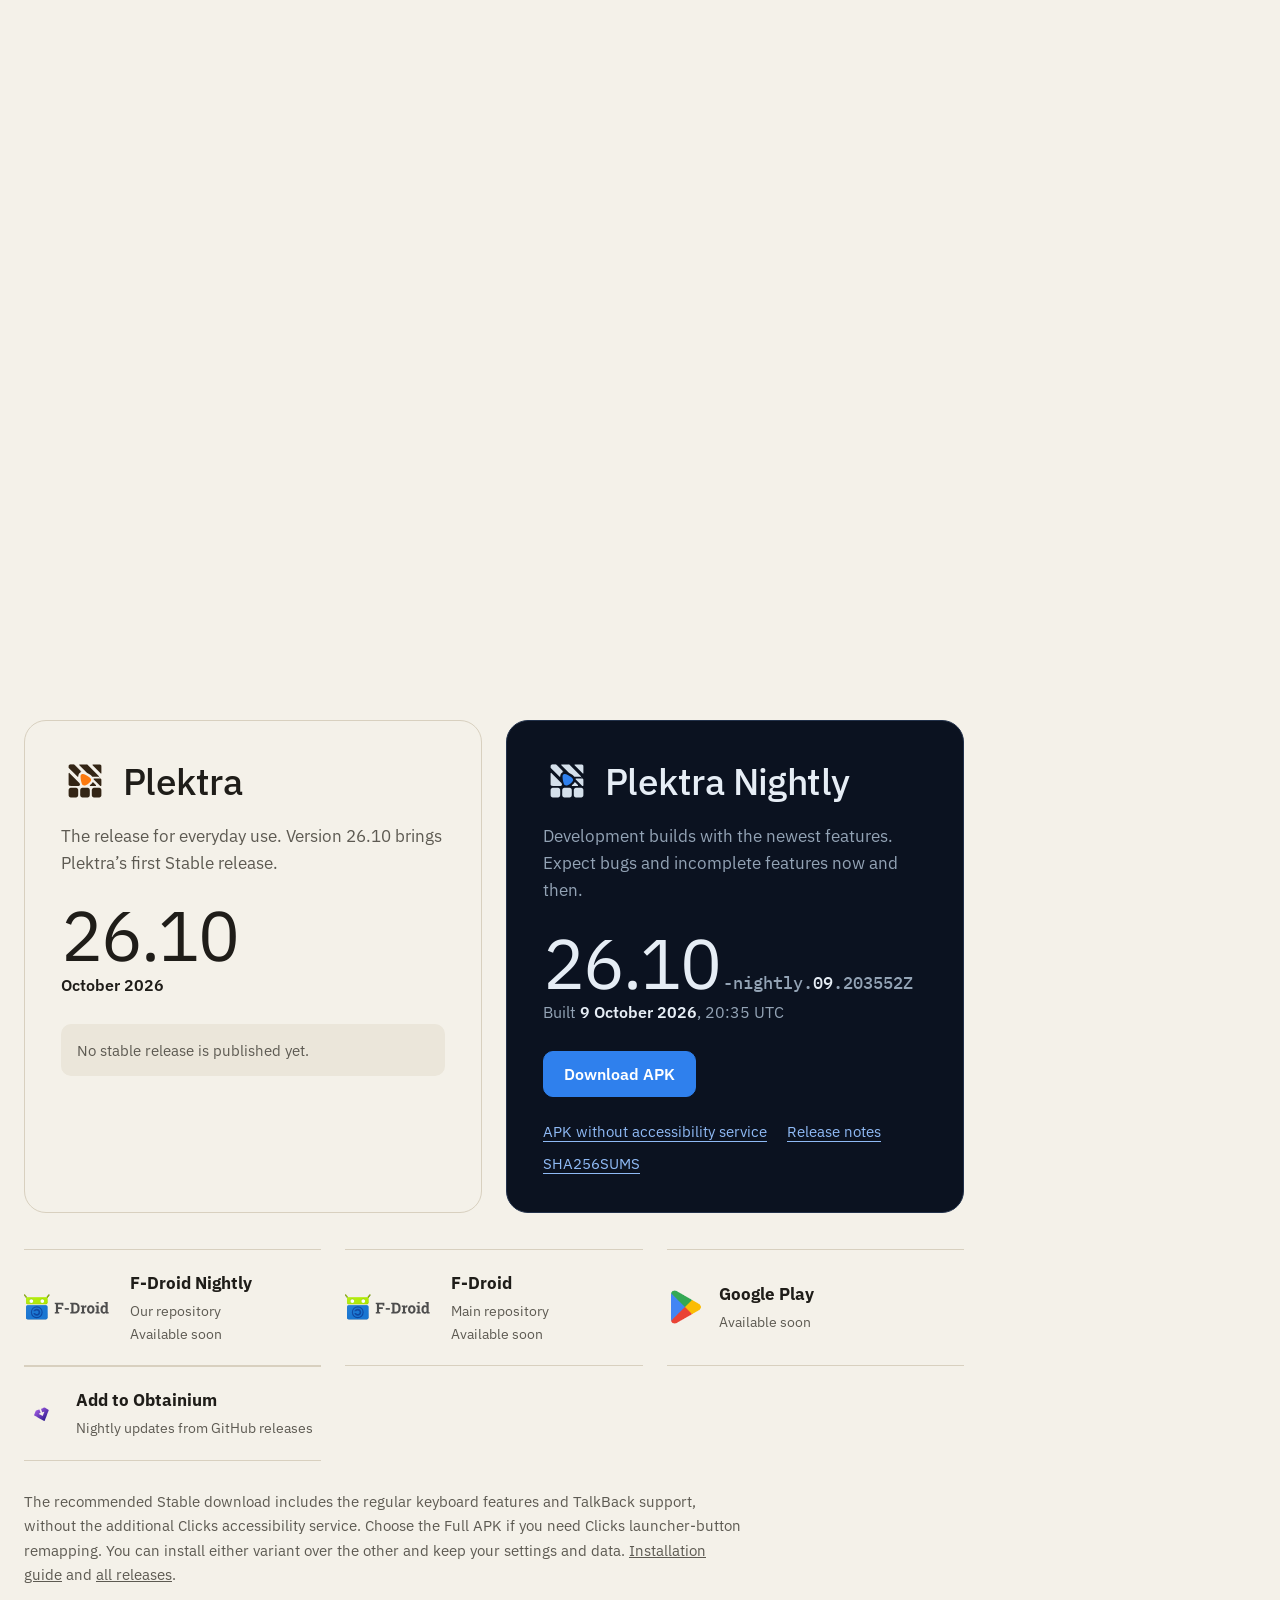
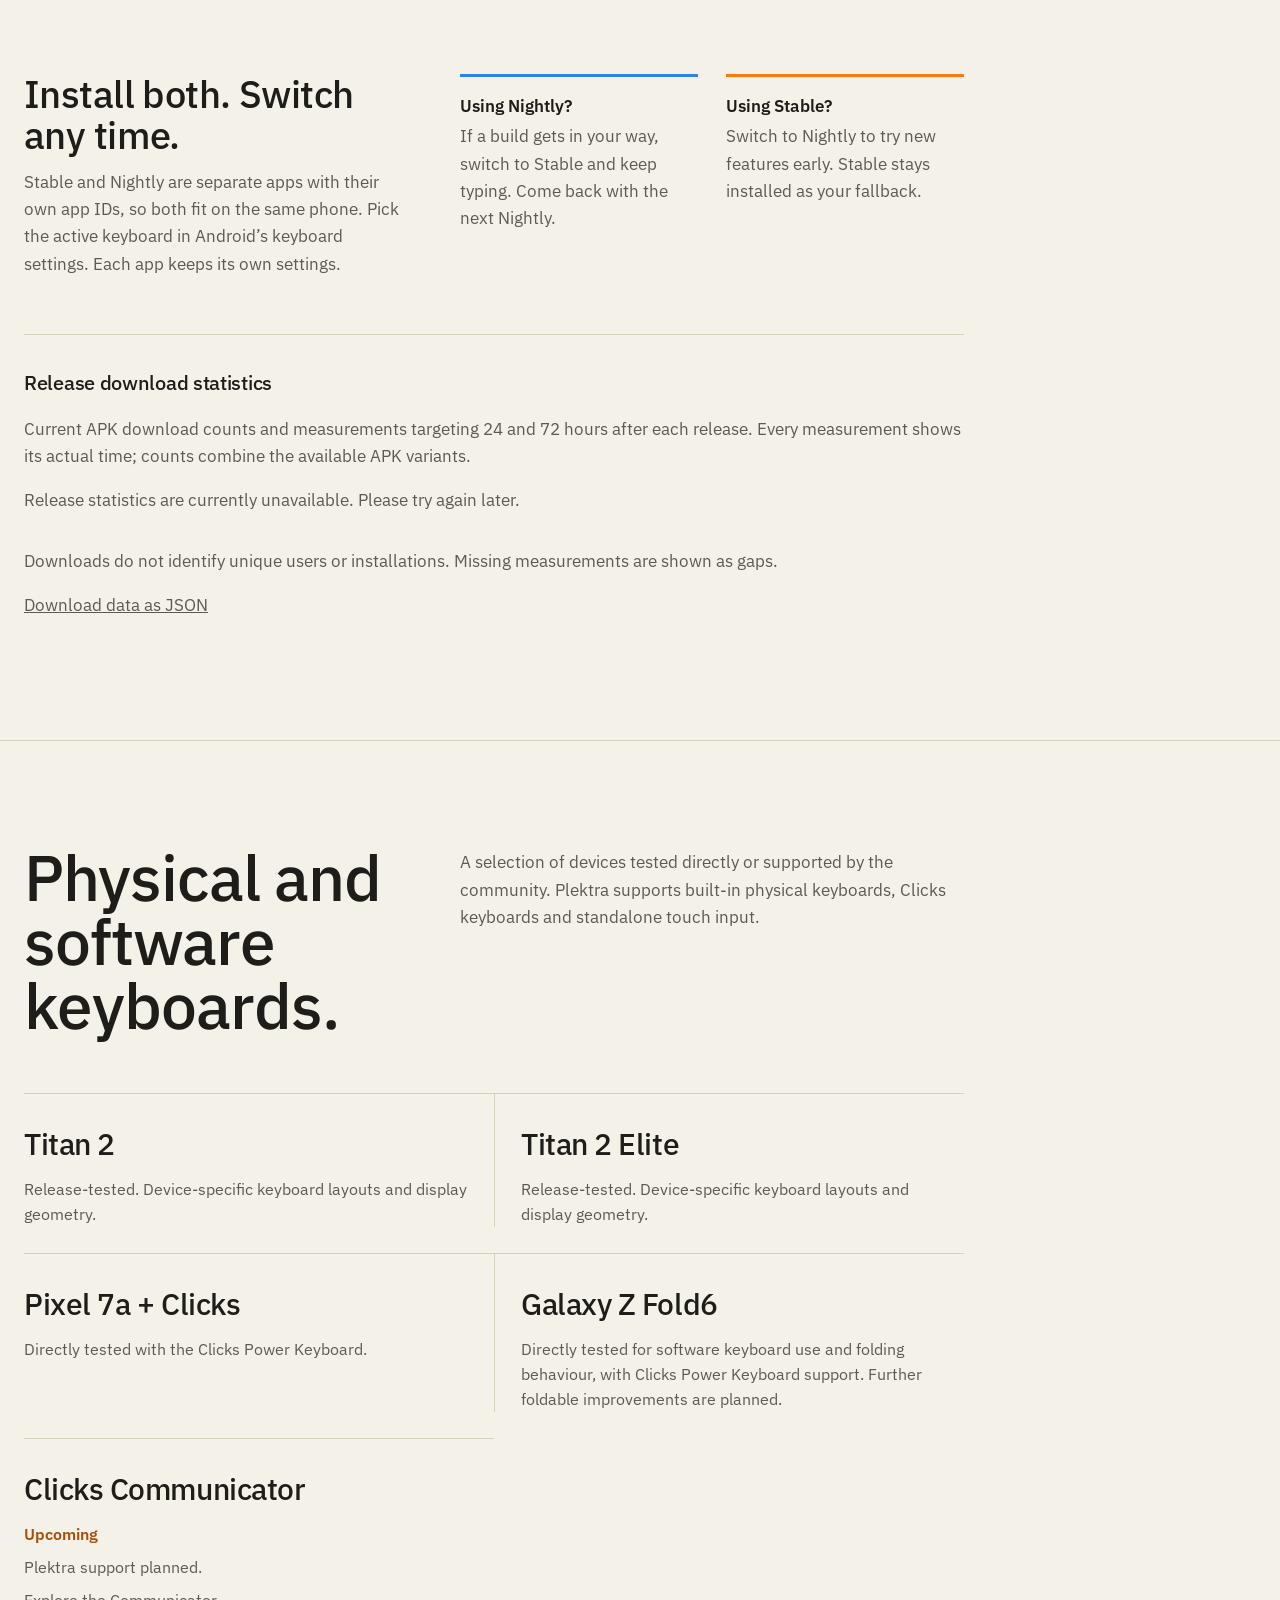
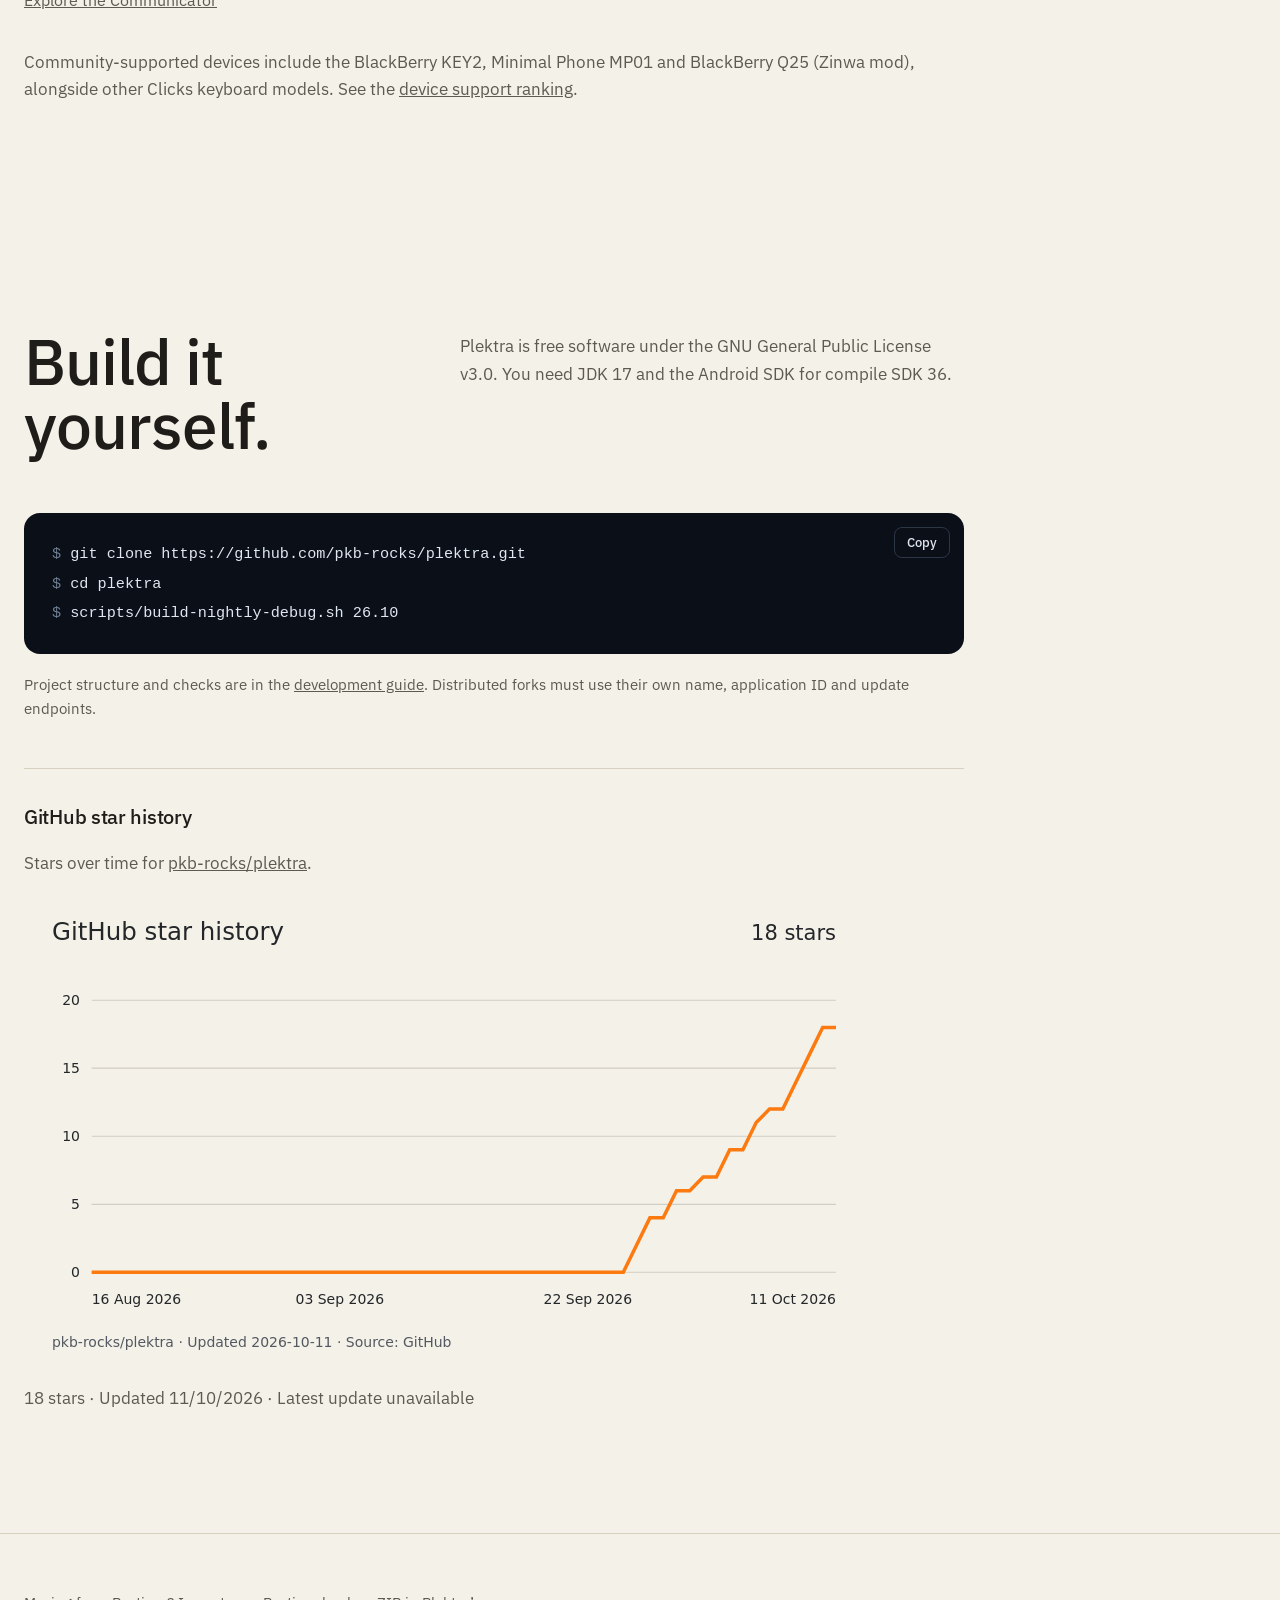
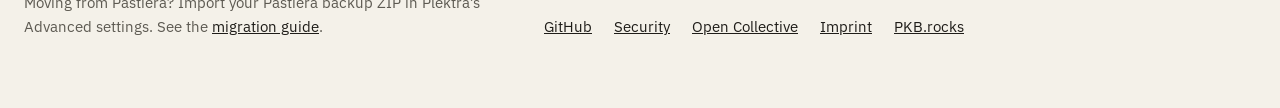
==== commit 82085d05: "feat: show upcoming Clicks Communicator alongside Plektra devices" ====
--- a/index.html
+++ b/index.html
@@ -271,6 +271,7 @@
       .devices div:nth-child(n + 3) { border-top: 1px solid var(--line); margin-top: 26px; }
       .devices h3 { font-size: 1.9rem; }
       .devices p { margin: 8px 0 0; color: var(--muted); font-size: .98rem; }
+      .devices .device-status { color: var(--accent-text); font-weight: 600; }
       .devices-note { margin-top: 36px; color: var(--muted); }
 
       /* Build */
@@ -404,7 +405,7 @@
         .support-link img { width: 100%; max-width: 180px; }
         .switch { grid-column: 2; grid-row: 2; }
         .grid, .both-cases, .devices { grid-template-columns: 1fr; }
-        .devices div + div { padding-left: 0; border-left: 0; border-top: 1px solid var(--line); margin-top: 26px; }
+        .devices div:nth-child(even), .devices div + div { padding-left: 0; border-left: 0; border-top: 1px solid var(--line); margin-top: 26px; }
         .channel { padding: 26px; }
         section { padding: 76px 0; }
         .hero { padding-top: 56px; }
@@ -493,8 +494,8 @@
           <p class="hero-meta" data-hero-meta data-reveal>Stable is for everyday use. Nightly gets new features first.</p>
         </div>
         <div class="hero-shot" data-reveal>
-          <img src="/plektra/assets/shots/stable/01-devices.webp?v=3e86c067e1b8" data-shot="01-devices" width="1320" height="996"
-               alt="Plektra on a Unihertz Titan 2, a Titan 2 Elite and a Pixel 7a, each suggesting “tomorrow” in a note" data-shot-version="3e86c067e1b8">
+          <img src="/plektra/assets/shots/stable/01-devices.webp?v=113f2168fb16" data-shot="01-devices" width="1320" height="996"
+               alt="Plektra on a Titan 2, Titan 2 Elite, upcoming Clicks Communicator and Pixel 7a, each suggesting “tomorrow” in a note" data-shot-version="113f2168fb16">
         </div>
       </div>
 
@@ -730,6 +731,12 @@
             <div data-reveal><h3>Titan 2 Elite</h3><p>Release-tested. Device-specific keyboard layouts and display geometry.</p></div>
             <div data-reveal><h3>Pixel 7a + Clicks</h3><p>Directly tested with the Clicks Power Keyboard.</p></div>
             <div data-reveal><h3>Galaxy Z Fold6</h3><p>Directly tested for software keyboard use and folding behaviour, with Clicks Power Keyboard support. Further foldable improvements are planned.</p></div>
+            <div data-reveal>
+              <h3>Clicks Communicator</h3>
+              <p class="device-status">Upcoming</p>
+              <p>Plektra support planned.</p>
+              <p><a href="https://www.clicksphone.com/communicator">Explore the Communicator</a></p>
+            </div>
           </div>
           <p class="devices-note">Community-supported devices include the BlackBerry KEY2, Minimal Phone MP01 and BlackBerry Q25 (Zinwa mod), alongside other Clicks keyboard models. See the <a href="https://github.com/pkb-rocks/plektra/blob/main/docs/devices.md">device support ranking</a>.</p>
         </div>
